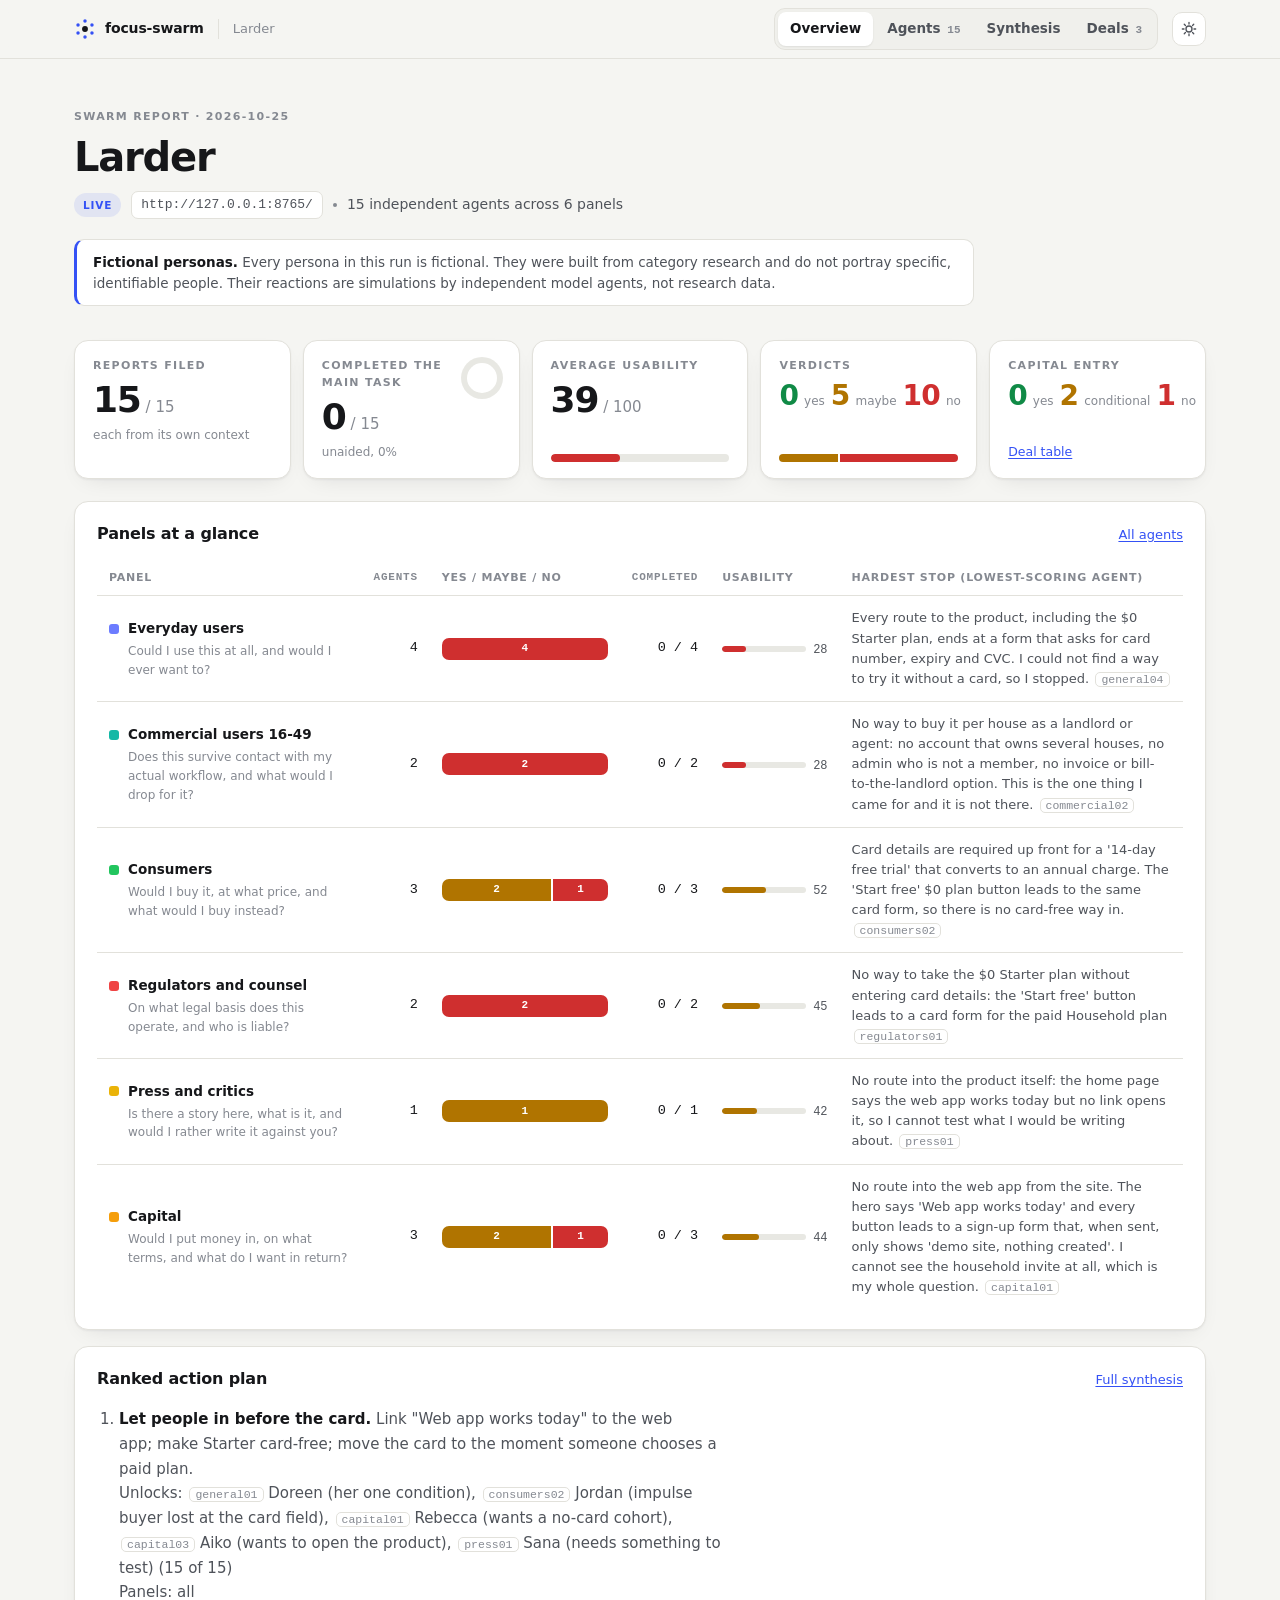
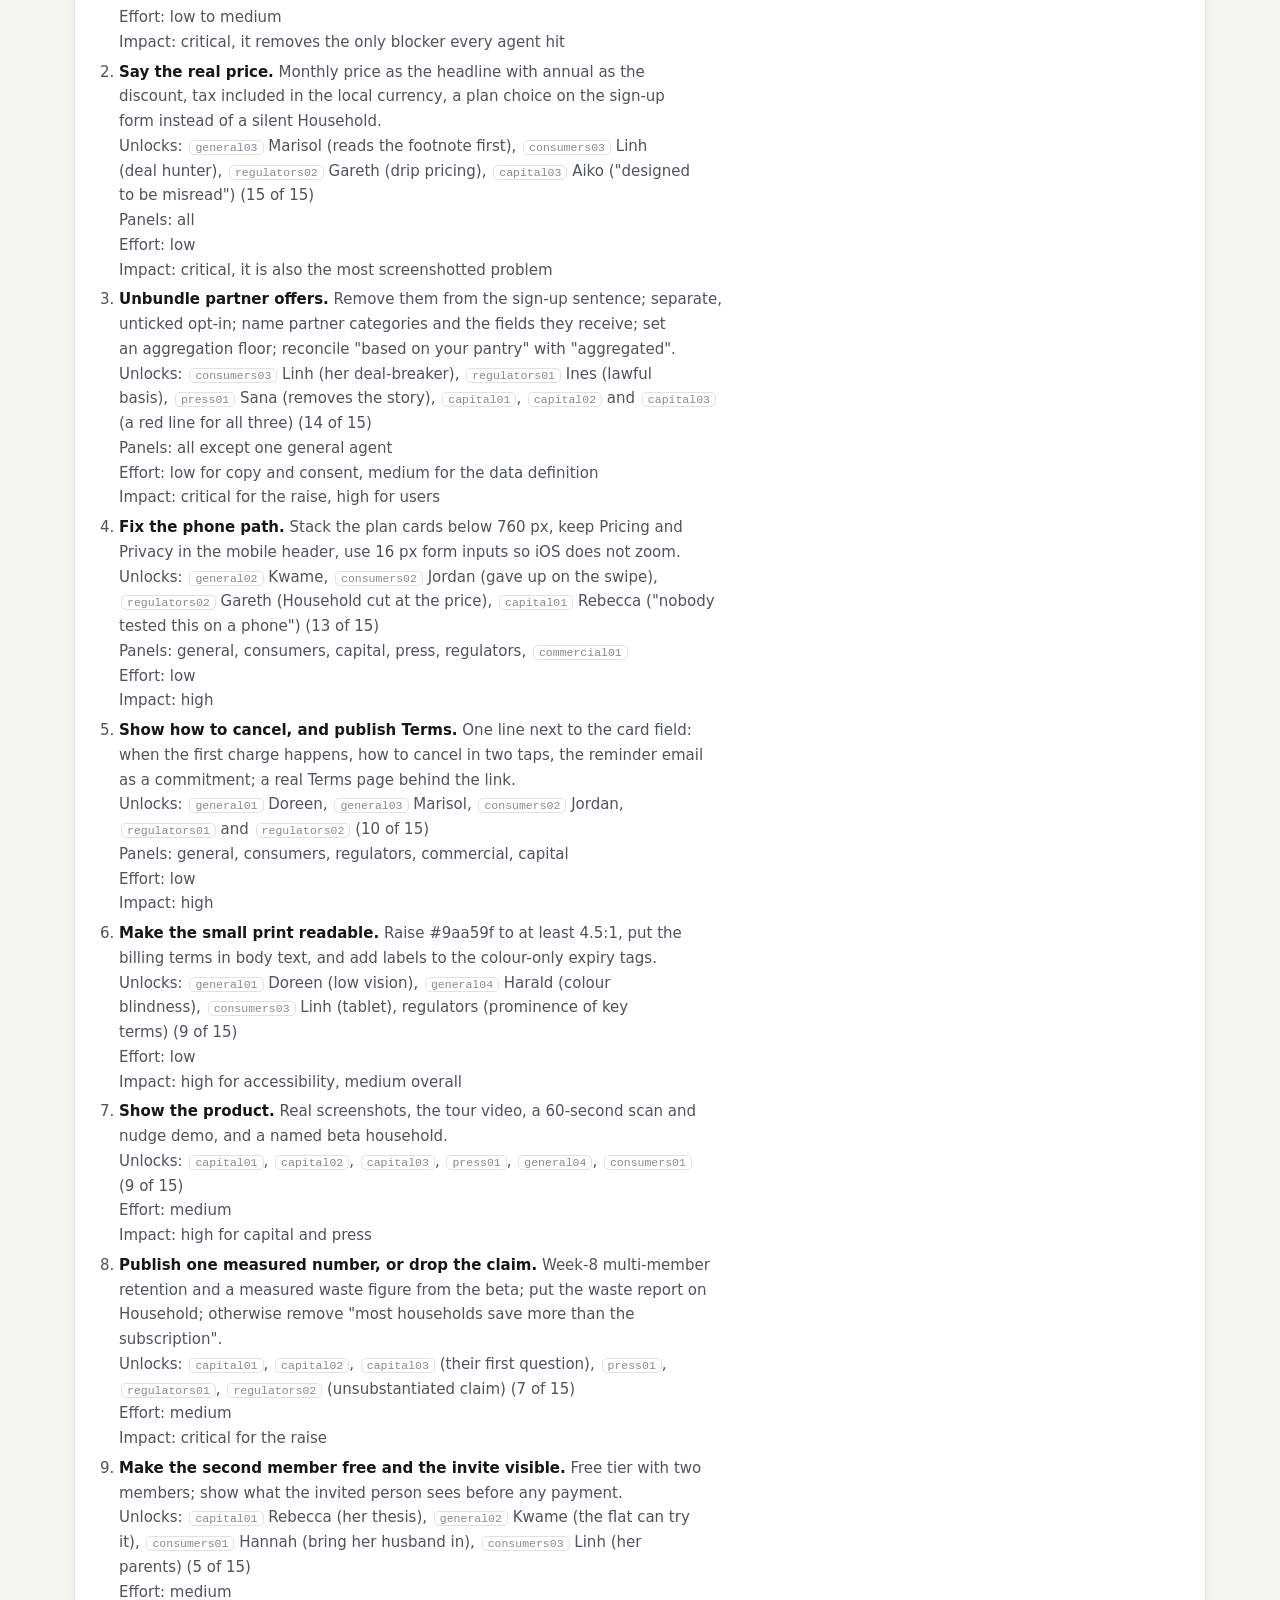
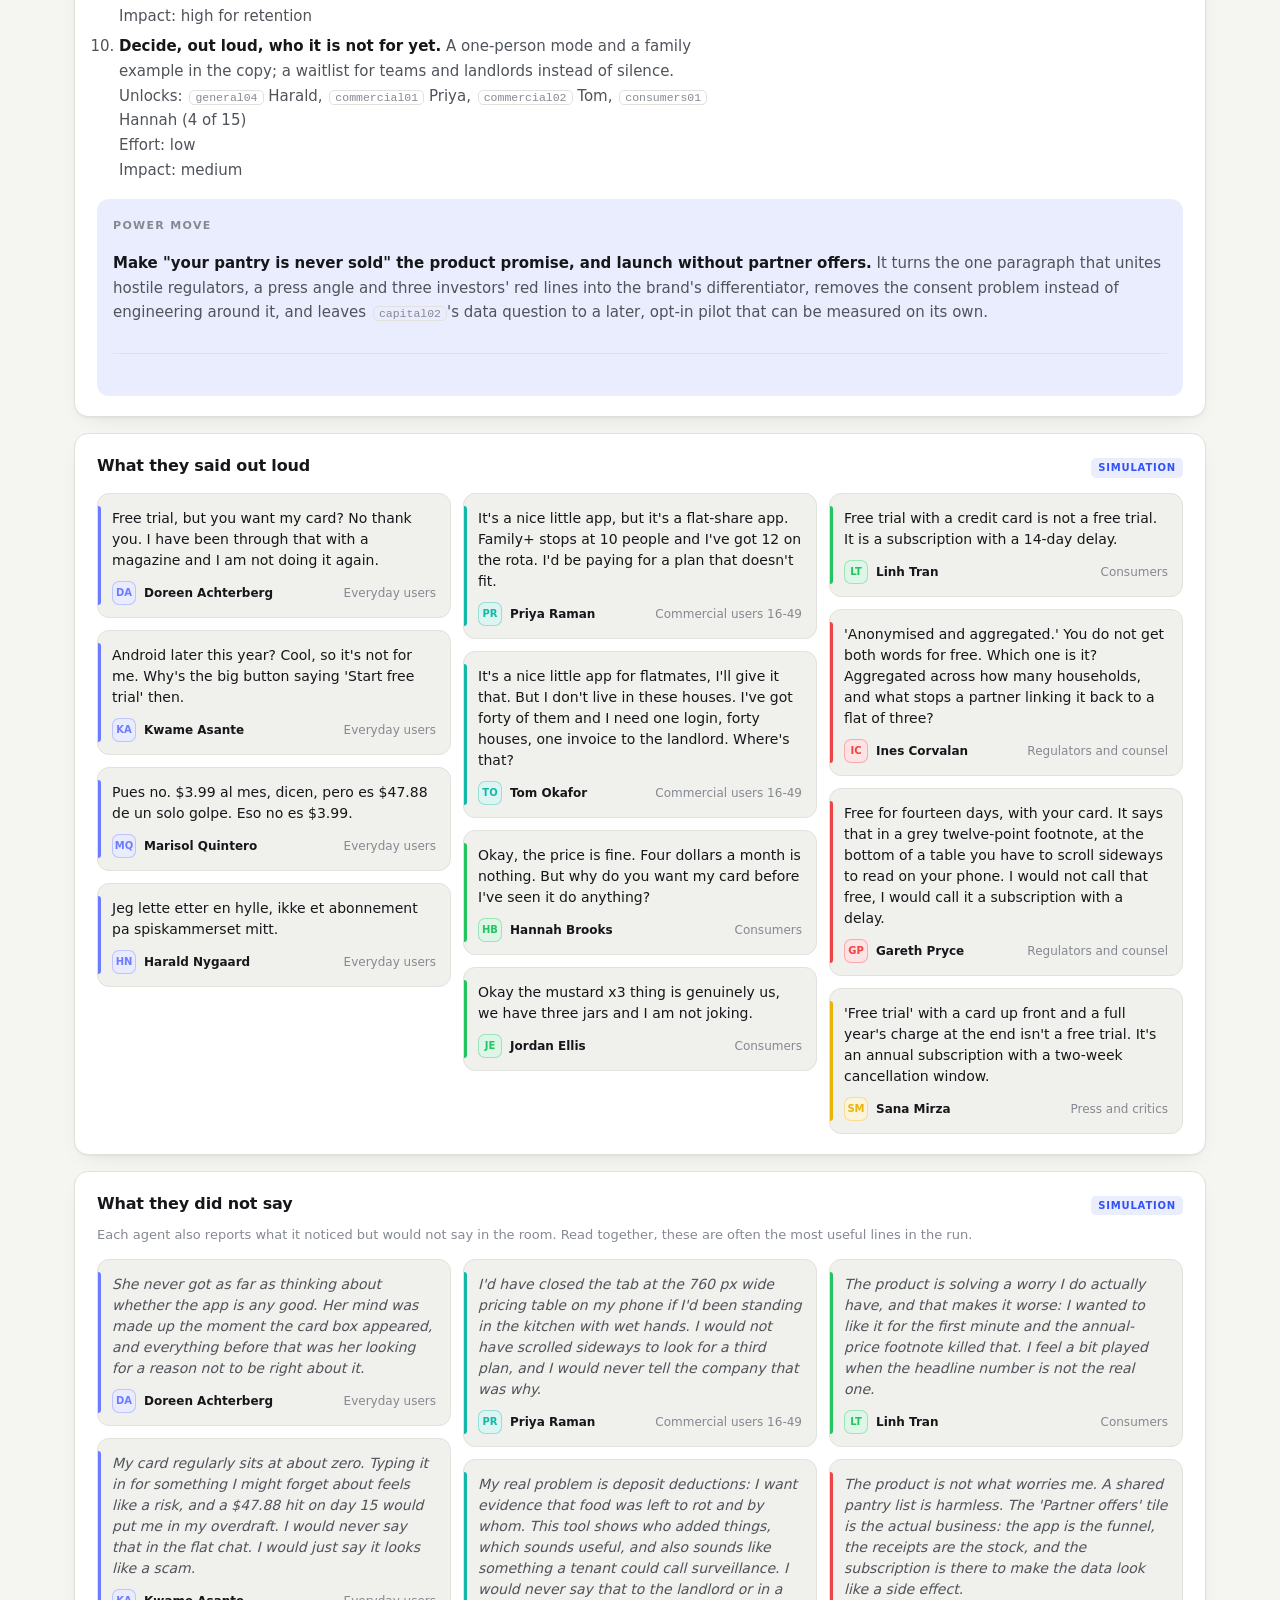
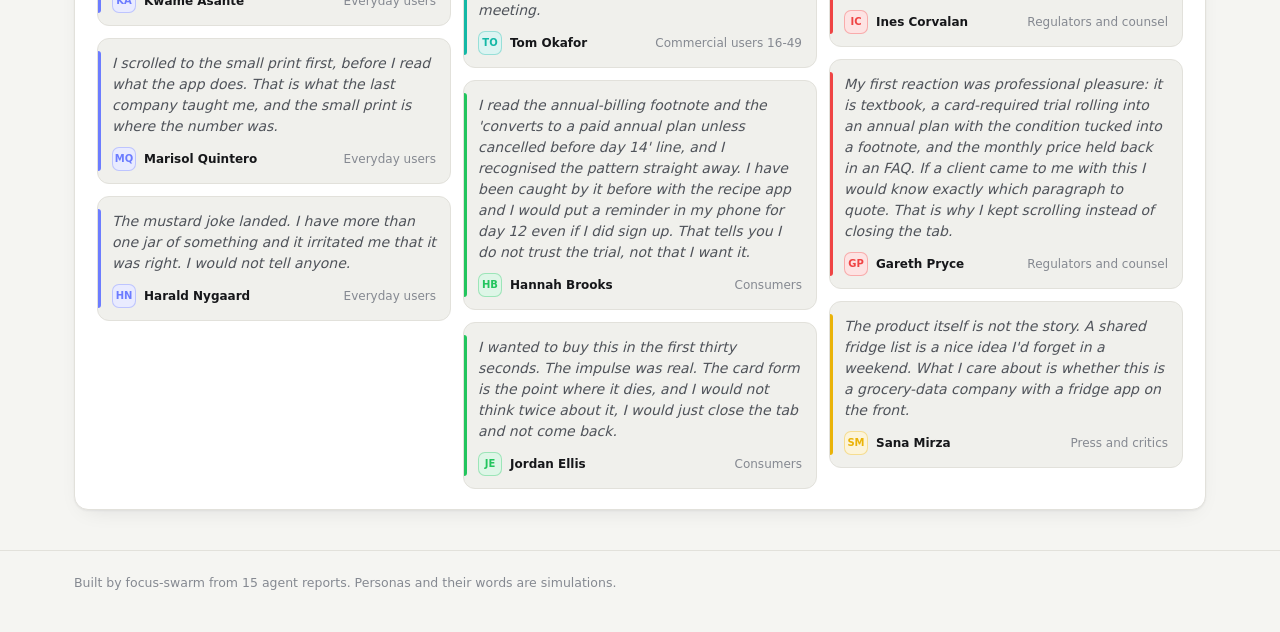
==== examples/demo-run/index.html @ f53a7416 "Initial release: focus-swarm 0.1.0 Claude Code skill that evaluates a real product with one independ" ====
<!doctype html>
<html lang="en"><head><meta charset="utf-8">
<meta name="viewport" content="width=device-width,initial-scale=1">
<meta name="generator" content="focus-swarm build_board.py">
<title>Larder: swarm report</title>
<style>
:root{
  --bg:#f5f5f2; --surface:#ffffff; --surface-2:#f0f0ec; --surface-3:#e8e8e3;
  --line:#e2e1db; --line-2:#d3d2cb;
  --text:#16171a; --text-2:#4f535a; --text-3:#858991;
  --accent:#3451f5; --accent-ink:#ffffff; --accent-soft:rgba(52,81,245,.10);
  --good:#108a46; --good-soft:rgba(16,138,70,.11);
  --warn:#b07400; --warn-soft:rgba(176,116,0,.12);
  --bad:#cf2f2f;  --bad-soft:rgba(207,47,47,.10);
  --shadow:0 1px 2px rgba(20,20,30,.05),0 8px 24px -12px rgba(20,20,30,.14);
  --radius:14px; --radius-sm:9px;
  --sans:ui-sans-serif,"Inter","Segoe UI Variable Text","Segoe UI",system-ui,-apple-system,Roboto,"Helvetica Neue",Arial,sans-serif;
  --mono:ui-monospace,"JetBrains Mono","SF Mono","Cascadia Mono",Menlo,Consolas,monospace;
  color-scheme:light;
}
@media (prefers-color-scheme:dark){
  :root:not([data-theme="light"]){
    --bg:#0d0e10; --surface:#15171a; --surface-2:#1b1e22; --surface-3:#23262b;
    --line:#262a30; --line-2:#333840;
    --text:#ececee; --text-2:#a8adb5; --text-3:#6e747c;
    --accent:#8095ff; --accent-ink:#0b0c10; --accent-soft:rgba(128,149,255,.14);
    --good:#3fd68a; --good-soft:rgba(63,214,138,.12);
    --warn:#f2b544; --warn-soft:rgba(242,181,68,.13);
    --bad:#ff6b6b;  --bad-soft:rgba(255,107,107,.12);
    --shadow:0 1px 2px rgba(0,0,0,.3),0 10px 30px -14px rgba(0,0,0,.6);
    color-scheme:dark;
  }
}
:root[data-theme="dark"]{
  --bg:#0d0e10; --surface:#15171a; --surface-2:#1b1e22; --surface-3:#23262b;
  --line:#262a30; --line-2:#333840;
  --text:#ececee; --text-2:#a8adb5; --text-3:#6e747c;
  --accent:#8095ff; --accent-ink:#0b0c10; --accent-soft:rgba(128,149,255,.14);
  --good:#3fd68a; --good-soft:rgba(63,214,138,.12);
  --warn:#f2b544; --warn-soft:rgba(242,181,68,.13);
  --bad:#ff6b6b;  --bad-soft:rgba(255,107,107,.12);
  --shadow:0 1px 2px rgba(0,0,0,.3),0 10px 30px -14px rgba(0,0,0,.6);
  color-scheme:dark;
}
*{box-sizing:border-box}
html,body{margin:0;padding:0}
body{background:var(--bg);color:var(--text);font:15px/1.55 var(--sans);
  -webkit-font-smoothing:antialiased;text-rendering:optimizeLegibility}
a{color:var(--accent);text-underline-offset:2px}
button,input,select,textarea{font:inherit;color:inherit}
:focus-visible{outline:2px solid var(--accent);outline-offset:2px;border-radius:6px}
.mono{font-family:var(--mono)}
.eyebrow{font-size:11px;letter-spacing:.12em;text-transform:uppercase;color:var(--text-3);font-weight:600}
.brand{display:inline-flex;align-items:center;gap:9px;font-weight:700;letter-spacing:-.01em;font-size:14px;color:var(--text)}
.brand svg{display:block}
.iconbtn{display:inline-flex;align-items:center;justify-content:center;width:34px;height:34px;border-radius:10px;
  border:1px solid var(--line);background:var(--surface);color:var(--text-2);cursor:pointer}
.iconbtn:hover{color:var(--text);border-color:var(--line-2)}

.wrap{max-width:1180px;margin:0 auto;padding:0 24px}
.top{position:sticky;top:0;z-index:20;border-bottom:1px solid var(--line);
  background:color-mix(in srgb,var(--bg) 84%,transparent);backdrop-filter:saturate(1.4) blur(10px)}
.row{display:flex;align-items:center;gap:14px;height:58px}
.grow{flex:1}
.crumb{color:var(--text-3);font-size:13px;padding-left:14px;border-left:1px solid var(--line);white-space:nowrap;overflow:hidden;text-overflow:ellipsis;max-width:240px}
.tabs{display:flex;gap:2px;background:var(--surface-2);border:1px solid var(--line);border-radius:11px;padding:3px}
.tab{padding:6px 12px;border-radius:8px;color:var(--text-2);text-decoration:none;font-size:13.5px;font-weight:550;white-space:nowrap}
.tab:hover{color:var(--text)}
.tab.on{background:var(--surface);color:var(--text);box-shadow:0 1px 2px rgba(0,0,0,.08)}
.tab .c,.chip .c{font-family:var(--mono);font-size:11px;color:var(--text-3);margin-left:2px}
.hero{padding:38px 0 8px}
.hero h1{font-size:40px;line-height:1.08;letter-spacing:-.03em;margin:8px 0 12px}
.sub{display:flex;align-items:center;flex-wrap:wrap;gap:10px;color:var(--text-2);font-size:14px;margin:0 0 20px}
.sub code{font-family:var(--mono);font-size:13px;color:var(--text-2);background:var(--surface);border:1px solid var(--line);padding:3px 9px;border-radius:7px}
.ttype{font-size:10.5px;font-weight:700;letter-spacing:.08em;text-transform:uppercase;background:var(--accent-soft);color:var(--accent);padding:4px 9px;border-radius:999px}
.dot{width:4px;height:4px;border-radius:50%;background:var(--text-3)}
.banner{border:1px solid var(--line);border-left:3px solid var(--accent);background:var(--surface);border-radius:10px;
  padding:12px 16px;font-size:13.5px;color:var(--text-2);line-height:1.5;max-width:900px}
.banner b{color:var(--text)}
.banner.real{border-left-color:var(--warn);background:var(--warn-soft)}
.kpis{display:grid;grid-template-columns:repeat(auto-fit,minmax(200px,1fr));gap:12px;margin:26px 0 22px}
.kpi{position:relative;background:var(--surface);border:1px solid var(--line);border-radius:var(--radius);padding:16px 18px 16px;box-shadow:var(--shadow);min-height:118px;display:flex;flex-direction:column;gap:8px}
.kbig{font-size:36px;font-weight:700;letter-spacing:-.035em;line-height:1;font-variant-numeric:tabular-nums}
.kbig small{font-size:15px;font-weight:500;color:var(--text-3);letter-spacing:0;margin-left:5px}
.khint{font-size:12px;color:var(--text-3)}
.kpilink{font-size:12.5px;margin-top:auto}
.kv3{display:grid;grid-template-columns:auto 1fr auto 1fr auto 1fr;align-items:baseline;gap:4px 6px}
.kv3 b{font-size:28px;letter-spacing:-.03em;line-height:1;font-variant-numeric:tabular-nums}
.kv3 span{font-size:12px;color:var(--text-3)}
b.good{color:var(--good)} b.warn{color:var(--warn)} b.bad{color:var(--bad)}
table.deals .who{display:block;color:var(--text-3);font-size:12.5px;margin-top:2px}
table.deals a{text-decoration:none}
table.deals ul.dl{margin:0;padding-left:16px}
table.deals ul.dl li{margin:0 0 6px}
table.deals td:nth-child(3){width:1%}
table.deals td:nth-child(7),table.deals td:nth-child(8){min-width:220px}
.ring{position:absolute;right:16px;top:16px;width:42px;height:42px;border-radius:50%;
  background:conic-gradient(var(--good) calc(var(--p)*1%),var(--surface-3) 0)}
.ring i{position:absolute;inset:6px;border-radius:50%;background:var(--surface)}
.meter{display:inline-block;position:relative;width:84px;height:6px;border-radius:99px;background:var(--surface-3);vertical-align:middle;overflow:hidden}
.meter i{position:absolute;inset:0 auto 0 0;border-radius:99px}
.meter.good i{background:var(--good)} .meter.warn i{background:var(--warn)} .meter.bad i{background:var(--bad)}
.meter.lg{width:100%;height:8px;margin-top:auto}
.mnum{font-family:var(--mono);font-size:12px;color:var(--text-2);margin-left:7px;font-weight:500}
.kpi .mnum{display:none}
.sbar{display:flex;gap:2px;height:22px;border-radius:7px;overflow:hidden;min-width:120px}
.kpi .sbar{height:8px;margin-top:auto;border-radius:99px}
.sbar i{display:flex;align-items:center;justify-content:center;font-style:normal;font-size:11px;font-weight:700;font-family:var(--mono);color:#fff}
.sbar i.yes{background:var(--good)} .sbar i.maybe{background:var(--warn)} .sbar i.no{background:var(--bad)}
:root[data-theme="dark"] .sbar i{color:#0b0c10}
@media (prefers-color-scheme:dark){:root:not([data-theme="light"]) .sbar i{color:#0b0c10}}
.sbar.empty{background:var(--surface-2)}
.panel{background:var(--surface);border:1px solid var(--line);border-radius:var(--radius);padding:20px 22px;margin:0 0 16px;box-shadow:var(--shadow)}
.ph{display:flex;align-items:baseline;justify-content:space-between;gap:12px;margin:0 0 14px}
.ph h3,.panel h3{margin:0;font-size:16px;letter-spacing:-.01em}
.ph a{font-size:13px}
.phint{color:var(--text-3);font-size:13px;margin:-6px 0 14px}
.ph .phint{margin:0}
.tw{overflow-x:auto}
table{border-collapse:collapse;width:100%;font-size:13.5px}
th{text-align:left;font-size:11px;letter-spacing:.07em;text-transform:uppercase;color:var(--text-3);font-weight:600;padding:9px 12px;border-bottom:1px solid var(--line);white-space:nowrap}
td{padding:12px;border-bottom:1px solid var(--line);vertical-align:top}
tr:last-child td{border-bottom:0}
td.num,th.num{text-align:right;font-family:var(--mono);white-space:nowrap}
table.glance{min-width:820px}
table.glance td{vertical-align:middle}
.pl{display:flex;align-items:center;gap:9px;font-weight:600}
.pq{display:block;color:var(--text-3);font-size:12px;margin:3px 0 0 19px;max-width:300px}
.barcell{width:190px}
.mcell{white-space:nowrap}
.blocker{color:var(--text-2);font-size:13px;max-width:360px}
.swatch{display:inline-block;width:10px;height:10px;border-radius:3px;background:var(--a);flex:none}
a.aid{font-family:var(--mono);font-size:11.5px;color:var(--text-3);text-decoration:none;border:1px solid var(--line);border-radius:5px;padding:0 5px;margin-left:2px;white-space:nowrap}
a.aid:hover{color:var(--accent);border-color:var(--accent)}
.voices{columns:3 260px;column-gap:12px}
.voice{break-inside:avoid;margin:0 0 12px;background:var(--surface-2);border:1px solid var(--line);border-radius:12px;padding:14px 14px 12px;position:relative}
.voice::before{content:"";position:absolute;left:0;top:12px;bottom:12px;width:3px;border-radius:0 3px 3px 0;background:var(--a)}
.voice blockquote{margin:0 0 10px;font-size:14px;line-height:1.5}
.voices.unsaid blockquote{font-style:italic;color:var(--text-2)}
.voice figcaption{display:flex;align-items:center;gap:8px;font-size:12px;color:var(--text-3)}
.voice figcaption a{color:var(--text);font-weight:600;text-decoration:none}
.voice figcaption span:last-child{margin-left:auto}
.power{margin-top:16px;padding:14px 16px;border-radius:12px;background:var(--accent-soft)}
.gaps p{color:var(--text-2);margin:8px 0 0}
.filters{position:sticky;top:58px;z-index:10;background:color-mix(in srgb,var(--bg) 92%,transparent);backdrop-filter:blur(8px);
  padding:14px 0 12px;margin:0 0 6px;display:flex;flex-direction:column;gap:8px;border-bottom:1px solid var(--line)}
.frow{display:flex;flex-wrap:wrap;gap:6px;align-items:center}
.sep{width:1px;height:20px;background:var(--line);margin:0 6px}
.chip{display:inline-flex;align-items:center;gap:6px;background:var(--surface);border:1px solid var(--line);color:var(--text-2);
  border-radius:999px;padding:5px 12px;font-size:13px;cursor:pointer;user-select:none}
.chip:hover{color:var(--text);border-color:var(--line-2)}
.chip.on{background:var(--text);color:var(--bg);border-color:var(--text)}
.chip.on .c{color:inherit;opacity:.7}
.chip[style*="--a"].on{background:var(--a);border-color:var(--a);color:#0b0c10}
.search{flex:1;min-width:220px;background:var(--surface);border:1px solid var(--line);border-radius:999px;padding:7px 14px;font-size:13.5px;outline:none}
.search:focus{border-color:var(--accent);box-shadow:0 0 0 3px var(--accent-soft)}
.count{font-size:13px;color:var(--text-3)}
.cards{display:flex;flex-direction:column;gap:8px;padding-top:8px}
.card{background:var(--surface);border:1px solid var(--line);border-radius:var(--radius);overflow:hidden;scroll-margin-top:190px;transition:box-shadow .15s,border-color .15s}
.card.open{box-shadow:var(--shadow);border-color:var(--line-2)}
.card.flash{animation:flash 1.6s ease}
@keyframes flash{0%{box-shadow:0 0 0 4px var(--accent-soft)}100%{box-shadow:var(--shadow)}}
.ch{all:unset;box-sizing:border-box;width:100%;display:grid;grid-template-columns:auto minmax(0,1fr) auto auto auto auto;gap:14px;align-items:center;padding:12px 16px;cursor:pointer}
.ch:hover{background:var(--surface-2)}
.ch:focus-visible{outline:2px solid var(--accent);outline-offset:-2px}
.av{width:36px;height:36px;border-radius:11px;display:inline-flex;align-items:center;justify-content:center;font-weight:700;font-size:13px;
  color:var(--a);background:color-mix(in srgb,var(--a) 15%,var(--surface));border:1px solid color-mix(in srgb,var(--a) 35%,transparent);flex:none}
.av.sm{width:24px;height:24px;border-radius:7px;font-size:10px;--a:inherit}
.voice .av.sm{color:var(--a);background:color-mix(in srgb,var(--a) 15%,var(--surface))}
.who{display:flex;flex-direction:column;min-width:0}
.nm{font-weight:650;font-size:15px;letter-spacing:-.01em}
.aid2{font-family:var(--mono);font-size:11px;color:var(--text-3);font-weight:400;margin-left:4px}
.mt{font-size:12.5px;color:var(--text-3);white-space:nowrap;overflow:hidden;text-overflow:ellipsis}
.badges{display:flex;gap:5px;flex-wrap:wrap;justify-content:flex-end}
.b{font-size:11px;padding:2px 8px;border-radius:6px;border:1px solid var(--line);color:var(--text-2);white-space:nowrap;background:var(--surface)}
.b.grp{color:color-mix(in srgb,var(--a) 75%,var(--text));border-color:color-mix(in srgb,var(--a) 40%,var(--line));background:color-mix(in srgb,var(--a) 8%,var(--surface))}
.b.d-hostile{color:var(--bad);border-color:color-mix(in srgb,var(--bad) 40%,var(--line));background:var(--bad-soft)}
.b.d-skeptical{color:var(--warn);border-color:color-mix(in srgb,var(--warn) 40%,var(--line))}
.b.d-interested{color:var(--good);border-color:color-mix(in srgb,var(--good) 35%,var(--line))}
.b.real{color:var(--warn);background:var(--warn-soft);border-color:color-mix(in srgb,var(--warn) 45%,var(--line));font-weight:600}
.b.gap{color:var(--bad);background:var(--bad-soft);font-weight:600}
.b.vm{font-family:var(--mono);font-size:10.5px;color:var(--text-3)}
.b.e-yes{color:var(--good);background:var(--good-soft);font-weight:700}
.b.e-conditional{color:var(--warn);background:var(--warn-soft);font-weight:700}
.b.e-no{color:var(--bad);background:var(--bad-soft);font-weight:700}
.score{display:flex;align-items:center;min-width:120px;justify-content:flex-end}
.v{font-size:12px;font-weight:700;padding:4px 10px;border-radius:7px;min-width:58px;text-align:center}
.v-yes{background:var(--good-soft);color:var(--good)} .v-maybe{background:var(--warn-soft);color:var(--warn)} .v-no{background:var(--bad-soft);color:var(--bad)}
.chev{color:var(--text-3);transition:transform .2s}
.card.open .chev{transform:rotate(180deg)}
.cb{display:none;padding:2px 20px 20px 66px;border-top:1px solid var(--line)}
.card.open .cb{display:block}
p.bg{color:var(--text-2);margin:16px 0 0;font-size:14px;max-width:90ch}
p.lens{margin:8px 0 0;font-size:13px;color:var(--text-2)}
p.lens span,p.ev span,p.flip span{font-size:10.5px;letter-spacing:.09em;text-transform:uppercase;color:var(--text-3);font-weight:600;margin-right:8px}
.cols{display:grid;grid-template-columns:1.1fr .9fr;gap:12px 28px}
.blk{margin:18px 0 0}
.blk h4{margin:0 0 8px;font-size:11px;letter-spacing:.09em;text-transform:uppercase;color:var(--text-3);font-weight:650;display:flex;align-items:center;gap:8px}
.blk h5{margin:12px 0 6px;font-size:11px;letter-spacing:.06em;text-transform:uppercase;color:var(--text-3)}
.tag{font-style:normal;font-size:10px;letter-spacing:.08em;text-transform:uppercase;padding:2px 7px;border-radius:5px;font-weight:650}
.tag.sim{background:var(--accent-soft);color:var(--accent)}
.tag.rec{background:var(--good-soft);color:var(--good)}
.blk ul,.blk ol{margin:0;padding-left:18px;font-size:14px}
.blk li{margin:4px 0}
ul.good li::marker{color:var(--good)} ul.bad li::marker{color:var(--bad)} ul.warn li::marker{color:var(--warn)}
ol.steps{color:var(--text-2);font-size:13.5px}
p.first{margin:0;padding:12px 14px;background:var(--surface-2);border-radius:10px;font-size:14.5px;line-height:1.55}
ul.said,ul.unsaid,ul.record{list-style:none;padding:0}
ul.said li,ul.unsaid li,ul.record li{padding:9px 12px;border-radius:0 9px 9px 0;margin:0 0 6px;background:var(--surface-2);border-left:2px solid var(--accent)}
ul.unsaid li{border-left-color:var(--a);font-style:italic;color:var(--text-2)}
ul.record li{border-left-color:var(--good)}
ul.record .q{display:block}
ul.record a,ul.src{font-family:var(--mono);font-size:11.5px;word-break:break-all}
ul.src{list-style:none;padding:0}
.box{background:var(--surface-2);border-radius:10px;padding:8px 14px}
.kv{display:grid;grid-template-columns:140px 1fr;gap:12px;padding:7px 0;font-size:13.5px;border-bottom:1px solid var(--line)}
.kv:last-child{border-bottom:0}
.kv span{color:var(--text-3);font-size:12px}
ul.claims{list-style:none;padding:0;margin:6px 0}
ul.claims li{font-size:13.5px;margin:6px 0}
.note{color:var(--text-3)}
.st{display:inline-block;font-size:10px;letter-spacing:.06em;text-transform:uppercase;padding:2px 7px;border-radius:5px;margin-right:8px;font-weight:700}
.st.demonstrated,.st.low{background:var(--good-soft);color:var(--good)}
.st.plausible,.st.medium{background:var(--warn-soft);color:var(--warn)}
.st.unsupported,.st.high,.st.critical{background:var(--bad-soft);color:var(--bad)}
.vfull{margin:20px 0 0;padding:14px 16px;border-radius:12px;background:var(--surface-2);display:grid;grid-template-columns:auto 1fr;gap:6px 14px;align-items:start}
.vfull p{margin:0;font-size:14px}
.vfull .flip{grid-column:2;color:var(--text-2);font-size:13.5px}
p.ev{margin:14px 0 0;font-size:12px;color:var(--text-3);font-family:var(--mono);line-height:1.6}
.emptyall{color:var(--text-3);text-align:center;padding:40px 0}
.md{font-size:15px;line-height:1.65}
.doc{padding:30px 38px}
.md h2{font-size:24px;letter-spacing:-.02em;margin:30px 0 10px}
.md h2:first-child,.md blockquote:first-child{margin-top:0}
.md h3{font-size:18px;margin:26px 0 8px;letter-spacing:-.01em}
.md h4,.md h5{font-size:15px;margin:20px 0 6px}
.md p,.md li{color:var(--text-2)}
.md strong{color:var(--text)}
.md blockquote{margin:14px 0;padding:10px 16px;border-left:3px solid var(--accent);background:var(--surface-2);border-radius:0 10px 10px 0}
.md blockquote p{margin:4px 0}
.md hr{border:0;border-top:1px solid var(--line);margin:28px 0}
.md code{font-family:var(--mono);font-size:12.5px;background:var(--surface-2);padding:1px 6px;border-radius:5px}
.md pre{background:var(--surface-2);border:1px solid var(--line);border-radius:10px;padding:12px 14px;overflow:auto}
.md pre code{background:none;padding:0}
.md table{margin:12px 0;min-width:640px}
.md ol,.md ul{padding-left:22px}
.md li{margin:5px 0}
.foot{border-top:1px solid var(--line);margin-top:40px;padding:22px 0 40px;color:var(--text-3);font-size:12.5px}
@media (max-width:900px){.cols{grid-template-columns:1fr}.cb{padding-left:20px}.ch{grid-template-columns:auto minmax(0,1fr) auto auto}.badges,.score{display:none}.tabs .tab{padding:6px 9px}.crumb{display:none}}
@media (max-width:620px){.wrap{padding:0 16px}.hero h1{font-size:30px}.doc{padding:20px}.tabs{overflow-x:auto;max-width:calc(100vw - 150px)}.voices{columns:1}.filters{position:static}}
@media print{.top,.filters{position:static}.view{display:block!important}.view[hidden]{display:block!important}.card .cb{display:block}.chev,#theme{display:none}}
</style>
<script>
(function(){
  var KEY='focus-swarm.theme', root=document.documentElement;
  try{var t=localStorage.getItem(KEY); if(t==='light'||t==='dark') root.setAttribute('data-theme',t);}catch(e){}
  var q=new URLSearchParams(location.search).get('theme');
  if(q==='light'||q==='dark') root.setAttribute('data-theme',q);
  function current(){
    var t=root.getAttribute('data-theme'); if(t) return t;
    return window.matchMedia && matchMedia('(prefers-color-scheme: dark)').matches ? 'dark' : 'light';
  }
  document.addEventListener('DOMContentLoaded',function(){
    var b=document.getElementById('theme'); if(!b) return;
    b.addEventListener('click',function(){
      var next=current()==='dark'?'light':'dark'; root.setAttribute('data-theme',next);
      try{localStorage.setItem(KEY,next);}catch(e){}
    });
  });
})();
</script>
</head><body>
<header class="top"><div class="wrap row">
  <span class="brand"><svg width="22" height="22" viewBox="0 0 24 24" aria-hidden="true"><circle cx="12" cy="12" r="3.2" fill="currentColor"/><g fill="var(--accent)"><circle cx="12" cy="3.2" r="1.9"/><circle cx="19.6" cy="7.6" r="1.9"/><circle cx="19.6" cy="16.4" r="1.9"/><circle cx="12" cy="20.8" r="1.9"/><circle cx="4.4" cy="16.4" r="1.9"/><circle cx="4.4" cy="7.6" r="1.9"/></g></svg>focus-swarm</span><span class="crumb">Larder</span>
  <span class="grow"></span>
  <nav class="tabs" aria-label="Sections"><a class="tab" href="#overview" data-tab="overview">Overview</a><a class="tab" href="#agents" data-tab="agents">Agents <span class="c">15</span></a><a class="tab" href="#synthesis" data-tab="synthesis">Synthesis</a><a class="tab" href="#deals" data-tab="deals">Deals <span class="c">3</span></a></nav>
  <button class="iconbtn" id="theme" type="button" title="Switch light or dark theme" aria-label="Switch light or dark theme"><svg width="16" height="16" viewBox="0 0 24 24" fill="none" stroke="currentColor" stroke-width="2" stroke-linecap="round" aria-hidden="true"><circle cx="12" cy="12" r="4.5"/><path d="M12 2v2.5M12 19.5V22M2 12h2.5M19.5 12H22M4.9 4.9l1.8 1.8M17.3 17.3l1.8 1.8M4.9 19.1l1.8-1.8M17.3 6.7l1.8-1.8"/></svg></button>
</div></header>

<main class="wrap">
<section class="hero">
  <p class="eyebrow">Swarm report &middot; 2026-10-25</p>
  <h1>Larder</h1>
  <p class="sub"><span class="ttype">live</span><code>http://127.0.0.1:8765/</code><span class="dot"></span>15 independent agents across 6 panels</p>
  <div class="banner" role="note"><b>Fictional personas.</b> Every persona in this run is fictional. They were built from category research and do not portray specific, identifiable people. Their reactions are simulations by independent model agents, not research data.</div>
</section>

<section class="kpis">
  <div class="kpi"><span class="eyebrow">Reports filed</span><div class="kbig">15<small>/ 15</small></div><span class="khint">each from its own context</span></div>
  <div class="kpi"><span class="eyebrow" style="display:block;padding-right:52px">Completed the main task</span><div class="kbig">0<small>/ 15</small></div>
    <span class="ring" style="--p:0"><i></i></span><span class="khint">unaided, 0%</span></div>
  <div class="kpi"><span class="eyebrow">Average usability</span><div class="kbig">39<small>/ 100</small></div><span class="meter lg bad" title="Usability 39 of 100: could this person complete the main promise unaided"><i style="width:39%"></i></span><b class="mnum">39</b></div>
  <div class="kpi"><span class="eyebrow">Verdicts</span>
    <div class="kv3"><b class="good">0</b><span>yes</span><b class="warn">5</b><span>maybe</span><b class="bad">10</b><span>no</span></div><span class="sbar"><i class="maybe" style="flex:5" title="Maybe: 5"></i><i class="no" style="flex:10" title="No: 10"></i></span></div>
  <div class="kpi"><span class="eyebrow">Capital entry</span>
  <div class="kv3"><b class="good">0</b><span>yes</span><b class="warn">2</b><span>conditional</span><b class="bad">1</b><span>no</span></div>
  <a class="kpilink" href="#deals">Deal table</a></div>
</section>

<div class="view" data-view="overview">
  <section class="panel"><div class="ph"><h3>Panels at a glance</h3><a href="#agents">All agents</a></div>
    <div class="tw"><table class="glance"><thead><tr><th>Panel</th><th class="num">Agents</th><th>Yes / maybe / no</th><th class="num">Completed</th><th>Usability</th><th>Hardest stop (lowest-scoring agent)</th></tr></thead>
    <tbody><tr data-g="general">
  <td><span class="pl"><span class="swatch" style="--a:#6c7cff"></span>Everyday users</span><span class="pq">Could I use this at all, and would I ever want to?</span></td>
  <td class="num">4</td><td class="barcell"><span class="sbar"><i class="no" style="flex:4" title="No: 4">4</i></span></td><td class="num">0 / 4</td>
  <td class="mcell"><span class="meter  bad" title="Usability 28 of 100: could this person complete the main promise unaided"><i style="width:28%"></i></span><b class="mnum">28</b></td>
  <td class="blocker">Every route to the product, including the $0 Starter plan, ends at a form that asks for card number, expiry and CVC. I could not find a way to try it without a card, so I stopped. <a class="aid" href="#agent-general04">general04</a></td></tr><tr data-g="commercial">
  <td><span class="pl"><span class="swatch" style="--a:#14b8a6"></span>Commercial users 16-49</span><span class="pq">Does this survive contact with my actual workflow, and what would I drop for it?</span></td>
  <td class="num">2</td><td class="barcell"><span class="sbar"><i class="no" style="flex:2" title="No: 2">2</i></span></td><td class="num">0 / 2</td>
  <td class="mcell"><span class="meter  bad" title="Usability 28 of 100: could this person complete the main promise unaided"><i style="width:28%"></i></span><b class="mnum">28</b></td>
  <td class="blocker">No way to buy it per house as a landlord or agent: no account that owns several houses, no admin who is not a member, no invoice or bill-to-the-landlord option. This is the one thing I came for and it is not there. <a class="aid" href="#agent-commercial02">commercial02</a></td></tr><tr data-g="consumers">
  <td><span class="pl"><span class="swatch" style="--a:#22c55e"></span>Consumers</span><span class="pq">Would I buy it, at what price, and what would I buy instead?</span></td>
  <td class="num">3</td><td class="barcell"><span class="sbar"><i class="maybe" style="flex:2" title="Maybe: 2">2</i><i class="no" style="flex:1" title="No: 1">1</i></span></td><td class="num">0 / 3</td>
  <td class="mcell"><span class="meter  warn" title="Usability 52 of 100: could this person complete the main promise unaided"><i style="width:52%"></i></span><b class="mnum">52</b></td>
  <td class="blocker">Card details are required up front for a &#x27;14-day free trial&#x27; that converts to an annual charge. The &#x27;Start free&#x27; $0 plan button leads to the same card form, so there is no card-free way in. <a class="aid" href="#agent-consumers02">consumers02</a></td></tr><tr data-g="regulators">
  <td><span class="pl"><span class="swatch" style="--a:#ef4444"></span>Regulators and counsel</span><span class="pq">On what legal basis does this operate, and who is liable?</span></td>
  <td class="num">2</td><td class="barcell"><span class="sbar"><i class="no" style="flex:2" title="No: 2">2</i></span></td><td class="num">0 / 2</td>
  <td class="mcell"><span class="meter  warn" title="Usability 45 of 100: could this person complete the main promise unaided"><i style="width:45%"></i></span><b class="mnum">45</b></td>
  <td class="blocker">No way to take the $0 Starter plan without entering card details: the &#x27;Start free&#x27; button leads to a card form for the paid Household plan <a class="aid" href="#agent-regulators01">regulators01</a></td></tr><tr data-g="press">
  <td><span class="pl"><span class="swatch" style="--a:#eab308"></span>Press and critics</span><span class="pq">Is there a story here, what is it, and would I rather write it against you?</span></td>
  <td class="num">1</td><td class="barcell"><span class="sbar"><i class="maybe" style="flex:1" title="Maybe: 1">1</i></span></td><td class="num">0 / 1</td>
  <td class="mcell"><span class="meter  warn" title="Usability 42 of 100: could this person complete the main promise unaided"><i style="width:42%"></i></span><b class="mnum">42</b></td>
  <td class="blocker">No route into the product itself: the home page says the web app works today but no link opens it, so I cannot test what I would be writing about. <a class="aid" href="#agent-press01">press01</a></td></tr><tr data-g="capital">
  <td><span class="pl"><span class="swatch" style="--a:#f59e0b"></span>Capital</span><span class="pq">Would I put money in, on what terms, and what do I want in return?</span></td>
  <td class="num">3</td><td class="barcell"><span class="sbar"><i class="maybe" style="flex:2" title="Maybe: 2">2</i><i class="no" style="flex:1" title="No: 1">1</i></span></td><td class="num">0 / 3</td>
  <td class="mcell"><span class="meter  warn" title="Usability 44 of 100: could this person complete the main promise unaided"><i style="width:44%"></i></span><b class="mnum">44</b></td>
  <td class="blocker">No route into the web app from the site. The hero says &#x27;Web app works today&#x27; and every button leads to a sign-up form that, when sent, only shows &#x27;demo site, nothing created&#x27;. I cannot see the household invite at all, which is my whole question. <a class="aid" href="#agent-capital01">capital01</a></td></tr></tbody></table></div></section>
  <section class="panel"><div class="ph"><h3>Ranked action plan</h3><a href="#synthesis">Full synthesis</a></div><div class="md"><ol>
<li><strong>Let people in before the card.</strong> Link &quot;Web app works today&quot; to the web<br>app; make Starter card-free; move the card to the moment someone chooses a<br>paid plan.<br>Unlocks: <a class="aid" href="#agent-general01">general01</a> Doreen (her one condition), <a class="aid" href="#agent-consumers02">consumers02</a> Jordan (impulse<br>buyer lost at the card field), <a class="aid" href="#agent-capital01">capital01</a> Rebecca (wants a no-card cohort),<br><a class="aid" href="#agent-capital03">capital03</a> Aiko (wants to open the product), <a class="aid" href="#agent-press01">press01</a> Sana (needs something to<br>test)   (15 of 15)<br>Panels: all<br>Effort: low to medium<br>Impact: critical, it removes the only blocker every agent hit
</li>
<li><strong>Say the real price.</strong> Monthly price as the headline with annual as the<br>discount, tax included in the local currency, a plan choice on the sign-up<br>form instead of a silent Household.<br>Unlocks: <a class="aid" href="#agent-general03">general03</a> Marisol (reads the footnote first), <a class="aid" href="#agent-consumers03">consumers03</a> Linh<br>(deal hunter), <a class="aid" href="#agent-regulators02">regulators02</a> Gareth (drip pricing), <a class="aid" href="#agent-capital03">capital03</a> Aiko (&quot;designed<br>to be misread&quot;)   (15 of 15)<br>Panels: all<br>Effort: low<br>Impact: critical, it is also the most screenshotted problem
</li>
<li><strong>Unbundle partner offers.</strong> Remove them from the sign-up sentence; separate,<br>unticked opt-in; name partner categories and the fields they receive; set<br>an aggregation floor; reconcile &quot;based on your pantry&quot; with &quot;aggregated&quot;.<br>Unlocks: <a class="aid" href="#agent-consumers03">consumers03</a> Linh (her deal-breaker), <a class="aid" href="#agent-regulators01">regulators01</a> Ines (lawful<br>basis), <a class="aid" href="#agent-press01">press01</a> Sana (removes the story), <a class="aid" href="#agent-capital01">capital01</a>, <a class="aid" href="#agent-capital02">capital02</a> and <a class="aid" href="#agent-capital03">capital03</a><br>(a red line for all three)   (14 of 15)<br>Panels: all except one general agent<br>Effort: low for copy and consent, medium for the data definition<br>Impact: critical for the raise, high for users
</li>
<li><strong>Fix the phone path.</strong> Stack the plan cards below 760 px, keep Pricing and<br>Privacy in the mobile header, use 16 px form inputs so iOS does not zoom.<br>Unlocks: <a class="aid" href="#agent-general02">general02</a> Kwame, <a class="aid" href="#agent-consumers02">consumers02</a> Jordan (gave up on the swipe),<br><a class="aid" href="#agent-regulators02">regulators02</a> Gareth (Household cut at the price), <a class="aid" href="#agent-capital01">capital01</a> Rebecca (&quot;nobody<br>tested this on a phone&quot;)   (13 of 15)<br>Panels: general, consumers, capital, press, regulators, <a class="aid" href="#agent-commercial01">commercial01</a><br>Effort: low<br>Impact: high
</li>
<li><strong>Show how to cancel, and publish Terms.</strong> One line next to the card field:<br>when the first charge happens, how to cancel in two taps, the reminder email<br>as a commitment; a real Terms page behind the link.<br>Unlocks: <a class="aid" href="#agent-general01">general01</a> Doreen, <a class="aid" href="#agent-general03">general03</a> Marisol, <a class="aid" href="#agent-consumers02">consumers02</a> Jordan,<br><a class="aid" href="#agent-regulators01">regulators01</a> and <a class="aid" href="#agent-regulators02">regulators02</a>   (10 of 15)<br>Panels: general, consumers, regulators, commercial, capital<br>Effort: low<br>Impact: high
</li>
<li><strong>Make the small print readable.</strong> Raise #9aa59f to at least 4.5:1, put the<br>billing terms in body text, and add labels to the colour-only expiry tags.<br>Unlocks: <a class="aid" href="#agent-general01">general01</a> Doreen (low vision), <a class="aid" href="#agent-general04">general04</a> Harald (colour<br>blindness), <a class="aid" href="#agent-consumers03">consumers03</a> Linh (tablet), regulators (prominence of key<br>terms)   (9 of 15)<br>Effort: low<br>Impact: high for accessibility, medium overall
</li>
<li><strong>Show the product.</strong> Real screenshots, the tour video, a 60-second scan and<br>nudge demo, and a named beta household.<br>Unlocks: <a class="aid" href="#agent-capital01">capital01</a>, <a class="aid" href="#agent-capital02">capital02</a>, <a class="aid" href="#agent-capital03">capital03</a>, <a class="aid" href="#agent-press01">press01</a>, <a class="aid" href="#agent-general04">general04</a>, <a class="aid" href="#agent-consumers01">consumers01</a><br>(9 of 15)<br>Effort: medium<br>Impact: high for capital and press
</li>
<li><strong>Publish one measured number, or drop the claim.</strong> Week-8 multi-member<br>retention and a measured waste figure from the beta; put the waste report on<br>Household; otherwise remove &quot;most households save more than the<br>subscription&quot;.<br>Unlocks: <a class="aid" href="#agent-capital01">capital01</a>, <a class="aid" href="#agent-capital02">capital02</a>, <a class="aid" href="#agent-capital03">capital03</a> (their first question), <a class="aid" href="#agent-press01">press01</a>,<br><a class="aid" href="#agent-regulators01">regulators01</a>, <a class="aid" href="#agent-regulators02">regulators02</a> (unsubstantiated claim)   (7 of 15)<br>Effort: medium<br>Impact: critical for the raise
</li>
<li><strong>Make the second member free and the invite visible.</strong> Free tier with two<br>members; show what the invited person sees before any payment.<br>Unlocks: <a class="aid" href="#agent-capital01">capital01</a> Rebecca (her thesis), <a class="aid" href="#agent-general02">general02</a> Kwame (the flat can try<br>it), <a class="aid" href="#agent-consumers01">consumers01</a> Hannah (bring her husband in), <a class="aid" href="#agent-consumers03">consumers03</a> Linh (her<br>parents)   (5 of 15)<br>Effort: medium<br>Impact: high for retention
</li>
<li><strong>Decide, out loud, who it is not for yet.</strong> A one-person mode and a family<br>example in the copy; a waitlist for teams and landlords instead of silence.<br>Unlocks: <a class="aid" href="#agent-general04">general04</a> Harald, <a class="aid" href="#agent-commercial01">commercial01</a> Priya, <a class="aid" href="#agent-commercial02">commercial02</a> Tom, <a class="aid" href="#agent-consumers01">consumers01</a><br>Hannah   (4 of 15)<br>Effort: low<br>Impact: medium
</li></ol></div><div class="power"><span class="eyebrow">Power move</span><div class="md"><p><strong>Make &quot;your pantry is never sold&quot; the product promise, and launch without partner offers.</strong> It turns the one paragraph that unites hostile regulators, a press angle and three investors&#x27; red lines into the brand&#x27;s differentiator, removes the consent problem instead of engineering around it, and leaves <a class="aid" href="#agent-capital02">capital02</a>&#x27;s data question to a later, opt-in pilot that can be measured on its own.</p>
<hr></div></div></section>
  <section class="panel"><div class="ph"><h3>What they said out loud</h3><span class="tag sim">simulation</span></div>
    <div class="voices"><figure class="voice" style="--a:#6c7cff"><blockquote>Free trial, but you want my card? No thank you. I have been through that with a magazine and I am not doing it again.</blockquote><figcaption><span class="av sm">DA</span><a href="#agent-general01">Doreen Achterberg</a><span>Everyday users</span></figcaption></figure><figure class="voice" style="--a:#6c7cff"><blockquote>Android later this year? Cool, so it&#x27;s not for me. Why&#x27;s the big button saying &#x27;Start free trial&#x27; then.</blockquote><figcaption><span class="av sm">KA</span><a href="#agent-general02">Kwame Asante</a><span>Everyday users</span></figcaption></figure><figure class="voice" style="--a:#6c7cff"><blockquote>Pues no. $3.99 al mes, dicen, pero es $47.88 de un solo golpe. Eso no es $3.99.</blockquote><figcaption><span class="av sm">MQ</span><a href="#agent-general03">Marisol Quintero</a><span>Everyday users</span></figcaption></figure><figure class="voice" style="--a:#6c7cff"><blockquote>Jeg lette etter en hylle, ikke et abonnement pa spiskammerset mitt.</blockquote><figcaption><span class="av sm">HN</span><a href="#agent-general04">Harald Nygaard</a><span>Everyday users</span></figcaption></figure><figure class="voice" style="--a:#14b8a6"><blockquote>It&#x27;s a nice little app, but it&#x27;s a flat-share app. Family+ stops at 10 people and I&#x27;ve got 12 on the rota. I&#x27;d be paying for a plan that doesn&#x27;t fit.</blockquote><figcaption><span class="av sm">PR</span><a href="#agent-commercial01">Priya Raman</a><span>Commercial users 16-49</span></figcaption></figure><figure class="voice" style="--a:#14b8a6"><blockquote>It&#x27;s a nice little app for flatmates, I&#x27;ll give it that. But I don&#x27;t live in these houses. I&#x27;ve got forty of them and I need one login, forty houses, one invoice to the landlord. Where&#x27;s that?</blockquote><figcaption><span class="av sm">TO</span><a href="#agent-commercial02">Tom Okafor</a><span>Commercial users 16-49</span></figcaption></figure><figure class="voice" style="--a:#22c55e"><blockquote>Okay, the price is fine. Four dollars a month is nothing. But why do you want my card before I&#x27;ve seen it do anything?</blockquote><figcaption><span class="av sm">HB</span><a href="#agent-consumers01">Hannah Brooks</a><span>Consumers</span></figcaption></figure><figure class="voice" style="--a:#22c55e"><blockquote>Okay the mustard x3 thing is genuinely us, we have three jars and I am not joking.</blockquote><figcaption><span class="av sm">JE</span><a href="#agent-consumers02">Jordan Ellis</a><span>Consumers</span></figcaption></figure><figure class="voice" style="--a:#22c55e"><blockquote>Free trial with a credit card is not a free trial. It is a subscription with a 14-day delay.</blockquote><figcaption><span class="av sm">LT</span><a href="#agent-consumers03">Linh Tran</a><span>Consumers</span></figcaption></figure><figure class="voice" style="--a:#ef4444"><blockquote>&#x27;Anonymised and aggregated.&#x27; You do not get both words for free. Which one is it? Aggregated across how many households, and what stops a partner linking it back to a flat of three?</blockquote><figcaption><span class="av sm">IC</span><a href="#agent-regulators01">Ines Corvalan</a><span>Regulators and counsel</span></figcaption></figure><figure class="voice" style="--a:#ef4444"><blockquote>Free for fourteen days, with your card. It says that in a grey twelve-point footnote, at the bottom of a table you have to scroll sideways to read on your phone. I would not call that free, I would call it a subscription with a delay.</blockquote><figcaption><span class="av sm">GP</span><a href="#agent-regulators02">Gareth Pryce</a><span>Regulators and counsel</span></figcaption></figure><figure class="voice" style="--a:#eab308"><blockquote>&#x27;Free trial&#x27; with a card up front and a full year&#x27;s charge at the end isn&#x27;t a free trial. It&#x27;s an annual subscription with a two-week cancellation window.</blockquote><figcaption><span class="av sm">SM</span><a href="#agent-press01">Sana Mirza</a><span>Press and critics</span></figcaption></figure></div></section>
  <section class="panel"><div class="ph"><h3>What they did not say</h3><span class="tag sim">simulation</span></div>
    <p class="phint">Each agent also reports what it noticed but would not say in the room. Read together, these are often the most useful lines in the run.</p>
    <div class="voices unsaid"><figure class="voice" style="--a:#6c7cff"><blockquote>She never got as far as thinking about whether the app is any good. Her mind was made up the moment the card box appeared, and everything before that was her looking for a reason not to be right about it.</blockquote><figcaption><span class="av sm">DA</span><a href="#agent-general01">Doreen Achterberg</a><span>Everyday users</span></figcaption></figure><figure class="voice" style="--a:#6c7cff"><blockquote>My card regularly sits at about zero. Typing it in for something I might forget about feels like a risk, and a $47.88 hit on day 15 would put me in my overdraft. I would never say that in the flat chat. I would just say it looks like a scam.</blockquote><figcaption><span class="av sm">KA</span><a href="#agent-general02">Kwame Asante</a><span>Everyday users</span></figcaption></figure><figure class="voice" style="--a:#6c7cff"><blockquote>I scrolled to the small print first, before I read what the app does. That is what the last company taught me, and the small print is where the number was.</blockquote><figcaption><span class="av sm">MQ</span><a href="#agent-general03">Marisol Quintero</a><span>Everyday users</span></figcaption></figure><figure class="voice" style="--a:#6c7cff"><blockquote>The mustard joke landed. I have more than one jar of something and it irritated me that it was right. I would not tell anyone.</blockquote><figcaption><span class="av sm">HN</span><a href="#agent-general04">Harald Nygaard</a><span>Everyday users</span></figcaption></figure><figure class="voice" style="--a:#14b8a6"><blockquote>I&#x27;d have closed the tab at the 760 px wide pricing table on my phone if I&#x27;d been standing in the kitchen with wet hands. I would not have scrolled sideways to look for a third plan, and I would never tell the company that was why.</blockquote><figcaption><span class="av sm">PR</span><a href="#agent-commercial01">Priya Raman</a><span>Commercial users 16-49</span></figcaption></figure><figure class="voice" style="--a:#14b8a6"><blockquote>My real problem is deposit deductions: I want evidence that food was left to rot and by whom. This tool shows who added things, which sounds useful, and also sounds like something a tenant could call surveillance. I would never say that to the landlord or in a meeting.</blockquote><figcaption><span class="av sm">TO</span><a href="#agent-commercial02">Tom Okafor</a><span>Commercial users 16-49</span></figcaption></figure><figure class="voice" style="--a:#22c55e"><blockquote>I read the annual-billing footnote and the &#x27;converts to a paid annual plan unless cancelled before day 14&#x27; line, and I recognised the pattern straight away. I have been caught by it before with the recipe app and I would put a reminder in my phone for day 12 even if I did sign up. That tells you I do not trust the trial, not that I want it.</blockquote><figcaption><span class="av sm">HB</span><a href="#agent-consumers01">Hannah Brooks</a><span>Consumers</span></figcaption></figure><figure class="voice" style="--a:#22c55e"><blockquote>I wanted to buy this in the first thirty seconds. The impulse was real. The card form is the point where it dies, and I would not think twice about it, I would just close the tab and not come back.</blockquote><figcaption><span class="av sm">JE</span><a href="#agent-consumers02">Jordan Ellis</a><span>Consumers</span></figcaption></figure><figure class="voice" style="--a:#22c55e"><blockquote>The product is solving a worry I do actually have, and that makes it worse: I wanted to like it for the first minute and the annual-price footnote killed that. I feel a bit played when the headline number is not the real one.</blockquote><figcaption><span class="av sm">LT</span><a href="#agent-consumers03">Linh Tran</a><span>Consumers</span></figcaption></figure><figure class="voice" style="--a:#ef4444"><blockquote>The product is not what worries me. A shared pantry list is harmless. The &#x27;Partner offers&#x27; tile is the actual business: the app is the funnel, the receipts are the stock, and the subscription is there to make the data look like a side effect.</blockquote><figcaption><span class="av sm">IC</span><a href="#agent-regulators01">Ines Corvalan</a><span>Regulators and counsel</span></figcaption></figure><figure class="voice" style="--a:#ef4444"><blockquote>My first reaction was professional pleasure: it is textbook, a card-required trial rolling into an annual plan with the condition tucked into a footnote, and the monthly price held back in an FAQ. If a client came to me with this I would know exactly which paragraph to quote. That is why I kept scrolling instead of closing the tab.</blockquote><figcaption><span class="av sm">GP</span><a href="#agent-regulators02">Gareth Pryce</a><span>Regulators and counsel</span></figcaption></figure><figure class="voice" style="--a:#eab308"><blockquote>The product itself is not the story. A shared fridge list is a nice idea I&#x27;d forget in a weekend. What I care about is whether this is a grocery-data company with a fridge app on the front.</blockquote><figcaption><span class="av sm">SM</span><a href="#agent-press01">Sana Mirza</a><span>Press and critics</span></figcaption></figure></div></section>
  
</div>

<div class="view" data-view="agents" hidden>
  <div class="filters">
    <div class="frow"><button class="chip on" data-k="group" data-v="all" type="button">All panels</button><button class="chip" data-k="group" data-v="general" style="--a:#6c7cff" type="button"><span class="swatch"></span>Everyday users <span class="c">4</span></button><button class="chip" data-k="group" data-v="commercial" style="--a:#14b8a6" type="button"><span class="swatch"></span>Commercial users 16-49 <span class="c">2</span></button><button class="chip" data-k="group" data-v="consumers" style="--a:#22c55e" type="button"><span class="swatch"></span>Consumers <span class="c">3</span></button><button class="chip" data-k="group" data-v="regulators" style="--a:#ef4444" type="button"><span class="swatch"></span>Regulators and counsel <span class="c">2</span></button><button class="chip" data-k="group" data-v="press" style="--a:#eab308" type="button"><span class="swatch"></span>Press and critics <span class="c">1</span></button><button class="chip" data-k="group" data-v="capital" style="--a:#f59e0b" type="button"><span class="swatch"></span>Capital <span class="c">3</span></button></div>
    <div class="frow"><button class="chip on" data-k="verdict" data-v="all" type="button">Any verdict</button><button class="chip vc-yes" data-k="verdict" data-v="yes" type="button">Yes <span class="c">0</span></button><button class="chip vc-maybe" data-k="verdict" data-v="maybe" type="button">Maybe <span class="c">5</span></button><button class="chip vc-no" data-k="verdict" data-v="no" type="button">No <span class="c">10</span></button><span class="sep"></span><button class="chip on" data-k="disp" data-v="all" type="button">Any disposition</button><button class="chip" data-k="disp" data-v="hostile" type="button">hostile</button><button class="chip" data-k="disp" data-v="skeptical" type="button">skeptical</button><button class="chip" data-k="disp" data-v="neutral" type="button">neutral</button><button class="chip" data-k="disp" data-v="interested" type="button">interested</button></div>
    <div class="frow"><input class="search" type="search" placeholder="Search every report" aria-label="Search reports">
      <span class="count"><b id="shown">0</b> shown</span>
      <button class="chip" id="expand" type="button">Expand all</button></div>
  </div>
  <div class="cards">
<article class="card" id="agent-general01" data-group="general" data-disp="skeptical" data-verdict="no" data-search="{&quot;id&quot;: &quot;general01&quot;, &quot;group&quot;: &quot;general&quot;, &quot;visited&quot;: true, &quot;visit_method&quot;: &quot;http&quot;, &quot;evidence&quot;: [&quot;opened the home page and read it top to bottom at phone width (about 390 px) and at tablet-ish desktop width&quot;, &quot;read the page styling to judge text size, grey text contrast and what happens to the nav on a narrow screen&quot;, &quot;opened pricing at phone width, looked at the plan table, read the small print under it and opened the faq questions&quot;, &quot;opened the sign-up page, read every field and every line of text around the form, and went as far as the card number boxes without typing anything&quot;, &quot;opened the privacy page and read the bullet list&quot;, &quot;did not submit the form; i stopped at the card number box&quot;], &quot;name&quot;: &quot;doreen achterberg&quot;, &quot;age&quot;: 68, &quot;role&quot;: &quot;retired school secretary&quot;, &quot;location&quot;: &quot;leeds, uk&quot;, &quot;real_person&quot;: false, &quot;background&quot;: &quot;lives with her husband and a lodger who is a nursing student. shops weekly at the same supermarket and keeps a paper list on the fridge.&quot;, &quot;history&quot;: &quot;signed up to a magazine subscription she could not cancel online and had to phone three times. distrusts anything that asks for a card for free.&quot;, &quot;disposition&quot;: &quot;skeptical&quot;, &quot;first_10s&quot;: &quot;big heading, that&#x27;s good, i can read that. &#x27;know what&#x27;s in the fridge before you shop.&#x27; well, i&#x27;ve got a list on the fridge door, thank you. two green buttons. &#x27;start your free trial&#x27;. free. hmm. everybody says free. underneath it&#x27;s all that pale grey writing, i can hardly make it out even with my glasses on. &#x27;free for 14 days&#x27; - i think that&#x27;s what it says. is it an app or a website? it says ios soon. so i can&#x27;t even get it on my ipad yet? right.&quot;, &quot;journey&quot;: [&quot;landed on the home page. the big heading and the two green buttons were easy to see. the line underneath them, &#x27;free for 14 days. available on ios soon...&#x27;, is small pale grey and i could barely read it. that is the line that says whether it works on my ipad, and it says &#x27;soon&#x27;.&quot;, &quot;scrolled down the feature boxes. titles are dark and readable, the text under each title is pale grey and small. i gave up reading most of them. &#x27;partner offers&#x27; made me stop: &#x27;discounts... based on your pantry&#x27;. so someone is watching what is in my cupboards.&quot;, &quot;at the bottom there is a black box with a play button for &#x27;product tour video coming soon&#x27;. so the one thing that might have shown me what this does is not there.&quot;, &quot;went to pricing on the phone-sized screen. the heading is fine, but the table is wider than the screen. i could see &#x27;starter&#x27; and half of &#x27;household&#x27;; the price looked like &#x27;$3.99/m&#x27; with the end cut off. i would not know there was a third plan or that i had to slide it sideways. nothing tells me to.&quot;, &quot;below the table, in tiny pale print: &#x27;* billed annually ($47.88 and $83.88 per year)... trial converts to a paid annual plan unless cancelled before day 14.&#x27; the $3.99 a month is really $47.88 taken in one go. i had to read it twice with my finger on the screen.&quot;, &quot;opened &#x27;why do you need my card for the free trial?&#x27; the answer is &#x27;it keeps the trial smooth for your whole household.&#x27; that is not an answer. opened &#x27;can i pay monthly?&#x27; and found it is $5.99, a good deal dearer than the $3.99 shown in large print.&quot;, &quot;went to sign-up. first line is &#x27;start your 14-day free trial&#x27;, then &#x27;you won&#x27;t be charged today. your household plan ($47.88/year) starts after the trial unless you cancel.&#x27; so it picked a plan for me without my choosing one. the form wants email, a password of at least 12 characters, and then the full card number, expiry and cvc. the step bar says &#x27;1. account &gt; 2. payment &gt; 3. invite your household&#x27; but all of it is on one page, and it is tiny pale grey text.&quot;, &quot;stopped at the card number. i would not type it. closed it.&quot;, &quot;had a quick look at privacy, as that is where i would look for what they do with my shopping. it says they may share &#x27;anonymised and aggregated shopping insights&#x27; with retail and brand partners, and that to delete my data i must email them and wait up to 30 days.&quot;], &quot;usability&quot;: {&quot;score&quot;: 22, &quot;completed_main_task&quot;: false, &quot;blockers&quot;: [&quot;the sign-up wants a full card number, expiry and cvc before i have seen a single thing the product does. there is no way to try it without a card. for me that ends it.&quot;, &quot;the sign-up quietly picks the household plan ($47.88 a year) for me. i never chose it. i cannot tell from the form how to choose another or how to take the free starter plan i saw on pricing.&quot;, &quot;on a phone-width screen the plan table runs off the right-hand edge. household is cut off and family+ is out of sight completely, with no arrow or note to slide across. i would not know it was there.&quot;], &quot;friction&quot;: [&quot;most of the explanatory writing is pale grey on off-white. with low vision and 150% zoom it is close to unreadable, and the lines that matter most (free for 14 days, the billing small print, the sign-up explanation) are exactly the ones in the palest grey.&quot;, &quot;text in the sign-up form is small (labels about 13 px, steps line about 12 px, fine print 12 px). at 150% zoom it still is not comfortable.&quot;, &quot;on a phone the menu collapses to a single &#x27;get the app&#x27; button, so pricing and privacy can only be reached from the footer, which is small and grey.&quot;, &quot;&#x27;get the app&#x27; and &#x27;start your free trial&#x27; both lead to a card form. there is no button that just says what it does.&quot;, &quot;the home page says ios is &#x27;soon&#x27;, but the buttons say &#x27;get the app&#x27;. i am on an ipad. is it a website, an app, or neither? i could not tell.&quot;, &quot;the promised video tour is not there.&quot;, &quot;annual price shown large with a star, monthly price hidden in a faq drop-down. i had to open three bits of the page to work out what i would actually pay.&quot;]}, &quot;works&quot;: [&quot;the main headings are big, dark and clear. i could read those without trouble.&quot;, &quot;the two big green buttons at the top are easy to spot and easy to press with a thumb.&quot;, &quot;the picture of the pantry list on the home page explains the idea faster than any of the words: it looks like my fridge list, but on a screen.&quot;, &quot;plain wording in places: &#x27;privacy, in plain words&#x27; is a decent heading, and &#x27;you won&#x27;t be charged today&#x27; is at least said on the sign-up page itself rather than hidden.&quot;, &quot;faq answers open with one touch and are short.&quot;], &quot;fails&quot;: [&quot;&#x27;free&#x27; trial that needs my card. this is exactly the thing that got me stuck with the magazine. the explanation given for needing it does not explain anything.&quot;, &quot;the real cost is not in big letters anywhere: $3.99/mo is billed as $47.88 a year, and the monthly option is $5.99. i only found that by reading small grey writing and the faq.&quot;, &quot;i cannot see the whole price table on a phone.&quot;, &quot;nowhere does it say how i cancel. the small print says &#x27;cancel before day 14&#x27; but not where or how. after the magazine, that is the first thing i look for.&quot;, &quot;pale grey small print for the very things i need to read.&quot;, &quot;&#x27;partner offers... based on your pantry&#x27; and &#x27;share anonymised and aggregated shopping insights&#x27; make me feel i am the product.&quot;, &quot;the page for the video says &#x27;coming soon&#x27;. if the product is not ready enough to show, why is it asking for my card?&quot;], &quot;missing&quot;: [&quot;a way to look around, or try it, without giving a card.&quot;, &quot;a plain line saying how to cancel and that i can do it by phone or email, not only on the screen.&quot;, &quot;a telephone number or a named person. there is only an email address that looks like a placeholder.&quot;, &quot;the real price in big letters, one figure, what i pay and when.&quot;, &quot;large-print or high-contrast mode, or just darker writing.&quot;, &quot;a clear answer on whether it works on my ipad today.&quot;, &quot;any sign that a person like me is meant to use this. all the pictures are young people in a flat.&quot;], &quot;said&quot;: [&quot;free trial, but you want my card? no thank you. i have been through that with a magazine and i am not doing it again.&quot;, &quot;i can read the big writing, but all the little bits underneath are that pale grey. i can&#x27;t see what it&#x27;s telling me. if it&#x27;s important, make it black.&quot;, &quot;it says $3.99 and then in tiny print it&#x27;s actually nearly fifty dollars in one go. that&#x27;s not what i&#x27;d call three ninety-nine.&quot;, &quot;the table goes off the side of the screen. i can see one and a half boxes. how would i know there&#x27;s another one?&quot;, &quot;it asked me why they need my card and the answer was &#x27;to keep the trial smooth&#x27;. smooth for who?&quot;, &quot;where does it say how to cancel? that&#x27;s the first thing i&#x27;d want to know and i can&#x27;t find it anywhere.&quot;, &quot;i only wanted to see what it does. i&#x27;m not typing in my card number to find out.&quot;, &quot;my husband would say just ask the lodger, she&#x27;s got apps for everything. i would. i&#x27;m not signing up to this myself.&quot;], &quot;unsaid&quot;: [&quot;she never got as far as thinking about whether the app is any good. her mind was made up the moment the card box appeared, and everything before that was her looking for a reason not to be right about it.&quot;, &quot;she would not say that she could not read half the page. she would blame her glasses, not the site, and she would feel slightly stupid, which is why she would go quiet and shut the tab rather than complain.&quot;, &quot;she would not admit she could not tell the table had a third column. she would assume the price list was just short, and go away believing there were two plans.&quot;, &quot;she noticed that the sign-up already chose the $47.88 a year plan for her, and that it said &#x27;you won&#x27;t be charged today&#x27; in grey type. she read &#x27;today&#x27; as the word that matters. she would not say it out loud, but she heard &#x27;later, when you have forgotten&#x27;.&quot;, &quot;she spotted &#x27;based on your pantry&#x27; in the partner offers box and the privacy line about sharing shopping insights. she would not raise it in conversation because she would feel she was being fussy, but it is the thing she would tell her husband about afterwards.&quot;, &quot;she will not come back and will not tell anyone why. the tab gets closed and the paper list on the fridge door stays where it is. if the lodger mentions it, she will say &#x27;hm, i had a look, it wanted a card.&#x27; that is the whole review.&quot;, &quot;behind it all: the three phone calls to cancel the magazine are what she is really reacting to. this site has not done anything wrong yet in her eyes, but it looks like the same shape of thing, and that is enough.&quot;], &quot;verdict&quot;: {&quot;decision&quot;: &quot;no&quot;, &quot;why&quot;: &quot;it asks for a full card number before showing anything, picks a yearly plan for me without asking, hides the real price in small pale print, and says nothing about how to cancel. that is the exact pattern that caught me before. on top of that i could barely read half the page and the pricing table ran off the screen.&quot;, &quot;what_would_flip&quot;: &quot;let me try it without a card. put the real yearly price in big black letters next to the monthly one. say plainly, where i can see it, how to cancel and that i can do it by telephone. make the small grey writing dark enough to read. then i would think about it.&quot;}, &quot;device&quot;: &quot;ipad, large text setting&quot;, &quot;lens&quot;: &quot;can someone with poor eyesight and no patience for apps get through the first screen at all?&quot;}" style="--a:#6c7cff">
  <button class="ch" type="button" aria-expanded="false">
    <span class="av">DA</span>
    <span class="who"><span class="nm">Doreen Achterberg <span class="aid2">general01</span></span><span class="mt">68 &middot; retired school secretary &middot; Leeds, UK</span></span>
    <span class="badges"><span class="b grp" style="--a:#6c7cff">Everyday users</span><span class="b d-skeptical">skeptical</span><span class="b vm" title="How this agent reached the product">http</span></span>
    <span class="score"><span class="meter  bad" title="Usability 22 of 100: could this person complete the main promise unaided"><i style="width:22%"></i></span><b class="mnum">22</b></span>
    <span class="v v-no">No</span>
    <svg class="chev" width="16" height="16" viewBox="0 0 24 24" fill="none" stroke="currentColor" stroke-width="2" aria-hidden="true"><path d="M6 9l6 6 6-6"/></svg>
  </button>
  <div class="cb">
    <p class="bg">Lives with her husband and a lodger who is a nursing student. Shops weekly at the same supermarket and keeps a paper list on the fridge. Signed up to a magazine subscription she could not cancel online and had to phone three times. Distrusts anything that asks for a card for free.</p><p class="lens"><span>Lens</span>Can someone with poor eyesight and no patience for apps get through the first screen at all?</p>
    <div class="cols"><div><section class="blk "><h4>First 10 seconds</h4><p class="first">Big heading, that&#x27;s good, I can read that. &#x27;Know what&#x27;s in the fridge before you shop.&#x27; Well, I&#x27;ve got a list on the fridge door, thank you. Two green buttons. &#x27;Start your free trial&#x27;. Free. Hmm. Everybody says free. Underneath it&#x27;s all that pale grey writing, I can hardly make it out even with my glasses on. &#x27;Free for 14 days&#x27; - I think that&#x27;s what it says. Is it an app or a website? It says iOS soon. So I can&#x27;t even get it on my iPad yet? Right.</p></section><section class="blk "><h4>What they did</h4><ol class="steps"><li>Landed on the home page. The big heading and the two green buttons were easy to see. The line underneath them, &#x27;Free for 14 days. Available on iOS soon...&#x27;, is small pale grey and I could barely read it. That is the line that says whether it works on my iPad, and it says &#x27;soon&#x27;.</li><li>Scrolled down the feature boxes. Titles are dark and readable, the text under each title is pale grey and small. I gave up reading most of them. &#x27;Partner offers&#x27; made me stop: &#x27;discounts... based on your pantry&#x27;. So someone is watching what is in my cupboards.</li><li>At the bottom there is a black box with a play button for &#x27;Product tour video coming soon&#x27;. So the one thing that might have shown me what this does is not there.</li><li>Went to Pricing on the phone-sized screen. The heading is fine, but the table is wider than the screen. I could see &#x27;Starter&#x27; and half of &#x27;Household&#x27;; the price looked like &#x27;$3.99/m&#x27; with the end cut off. I would not know there was a third plan or that I had to slide it sideways. Nothing tells me to.</li><li>Below the table, in tiny pale print: &#x27;* Billed annually ($47.88 and $83.88 per year)... Trial converts to a paid annual plan unless cancelled before day 14.&#x27; The $3.99 a month is really $47.88 taken in one go. I had to read it twice with my finger on the screen.</li><li>Opened &#x27;Why do you need my card for the free trial?&#x27; The answer is &#x27;It keeps the trial smooth for your whole household.&#x27; That is not an answer. Opened &#x27;Can I pay monthly?&#x27; and found it is $5.99, a good deal dearer than the $3.99 shown in large print.</li><li>Went to sign-up. First line is &#x27;Start your 14-day free trial&#x27;, then &#x27;You won&#x27;t be charged today. Your Household plan ($47.88/year) starts after the trial unless you cancel.&#x27; So it picked a plan for me without my choosing one. The form wants email, a password of at least 12 characters, and then the full card number, expiry and CVC. The step bar says &#x27;1. Account &gt; 2. Payment &gt; 3. Invite your household&#x27; but all of it is on one page, and it is tiny pale grey text.</li><li>Stopped at the card number. I would not type it. Closed it.</li><li>Had a quick look at Privacy, as that is where I would look for what they do with my shopping. It says they may share &#x27;anonymised and aggregated shopping insights&#x27; with retail and brand partners, and that to delete my data I must email them and wait up to 30 days.</li></ol></section><section class="blk "><h4>What they said <em class="tag sim">simulation</em></h4><ul class="said"><li>Free trial, but you want my card? No thank you. I have been through that with a magazine and I am not doing it again.</li><li>I can read the big writing, but all the little bits underneath are that pale grey. I can&#x27;t see what it&#x27;s telling me. If it&#x27;s important, make it black.</li><li>It says $3.99 and then in tiny print it&#x27;s actually nearly fifty dollars in one go. That&#x27;s not what I&#x27;d call three ninety-nine.</li><li>The table goes off the side of the screen. I can see one and a half boxes. How would I know there&#x27;s another one?</li><li>It asked me why they need my card and the answer was &#x27;to keep the trial smooth&#x27;. Smooth for who?</li><li>Where does it say how to cancel? That&#x27;s the first thing I&#x27;d want to know and I can&#x27;t find it anywhere.</li><li>I only wanted to see what it does. I&#x27;m not typing in my card number to find out.</li><li>My husband would say just ask the lodger, she&#x27;s got apps for everything. I would. I&#x27;m not signing up to this myself.</li></ul></section><section class="blk "><h4>What they did not say <em class="tag sim">simulation</em></h4><ul class="unsaid"><li>She never got as far as thinking about whether the app is any good. Her mind was made up the moment the card box appeared, and everything before that was her looking for a reason not to be right about it.</li><li>She would not say that she could not read half the page. She would blame her glasses, not the site, and she would feel slightly stupid, which is why she would go quiet and shut the tab rather than complain.</li><li>She would not admit she could not tell the table had a third column. She would assume the price list was just short, and go away believing there were two plans.</li><li>She noticed that the sign-up already chose the $47.88 a year plan for her, and that it said &#x27;You won&#x27;t be charged today&#x27; in grey type. She read &#x27;today&#x27; as the word that matters. She would not say it out loud, but she heard &#x27;later, when you have forgotten&#x27;.</li><li>She spotted &#x27;based on your pantry&#x27; in the Partner offers box and the Privacy line about sharing shopping insights. She would not raise it in conversation because she would feel she was being fussy, but it is the thing she would tell her husband about afterwards.</li><li>She will not come back and will not tell anyone why. The tab gets closed and the paper list on the fridge door stays where it is. If the lodger mentions it, she will say &#x27;Hm, I had a look, it wanted a card.&#x27; That is the whole review.</li><li>Behind it all: the three phone calls to cancel the magazine are what she is really reacting to. This site has not done anything wrong yet in her eyes, but it looks like the same shape of thing, and that is enough.</li></ul></section></div><div><section class="blk "><h4>Blockers</h4><ul class="bad"><li>The sign-up wants a full card number, expiry and CVC before I have seen a single thing the product does. There is no way to try it without a card. For me that ends it.</li><li>The sign-up quietly picks the Household plan ($47.88 a year) for me. I never chose it. I cannot tell from the form how to choose another or how to take the free Starter plan I saw on Pricing.</li><li>On a phone-width screen the plan table runs off the right-hand edge. Household is cut off and Family+ is out of sight completely, with no arrow or note to slide across. I would not know it was there.</li></ul></section><section class="blk "><h4>Friction</h4><ul class="warn"><li>Most of the explanatory writing is pale grey on off-white. With low vision and 150% zoom it is close to unreadable, and the lines that matter most (free for 14 days, the billing small print, the sign-up explanation) are exactly the ones in the palest grey.</li><li>Text in the sign-up form is small (labels about 13 px, steps line about 12 px, fine print 12 px). At 150% zoom it still is not comfortable.</li><li>On a phone the menu collapses to a single &#x27;Get the app&#x27; button, so Pricing and Privacy can only be reached from the footer, which is small and grey.</li><li>&#x27;Get the app&#x27; and &#x27;Start your free trial&#x27; both lead to a card form. There is no button that just says what it does.</li><li>The home page says iOS is &#x27;soon&#x27;, but the buttons say &#x27;Get the app&#x27;. I am on an iPad. Is it a website, an app, or neither? I could not tell.</li><li>The promised video tour is not there.</li><li>Annual price shown large with a star, monthly price hidden in a FAQ drop-down. I had to open three bits of the page to work out what I would actually pay.</li></ul></section><section class="blk "><h4>Works</h4><ul class="good"><li>The main headings are big, dark and clear. I could read those without trouble.</li><li>The two big green buttons at the top are easy to spot and easy to press with a thumb.</li><li>The picture of the pantry list on the home page explains the idea faster than any of the words: it looks like my fridge list, but on a screen.</li><li>Plain wording in places: &#x27;Privacy, in plain words&#x27; is a decent heading, and &#x27;You won&#x27;t be charged today&#x27; is at least said on the sign-up page itself rather than hidden.</li><li>FAQ answers open with one touch and are short.</li></ul></section><section class="blk "><h4>Fails</h4><ul class="bad"><li>&#x27;Free&#x27; trial that needs my card. This is exactly the thing that got me stuck with the magazine. The explanation given for needing it does not explain anything.</li><li>The real cost is not in big letters anywhere: $3.99/mo is billed as $47.88 a year, and the monthly option is $5.99. I only found that by reading small grey writing and the FAQ.</li><li>I cannot see the whole price table on a phone.</li><li>Nowhere does it say how I cancel. The small print says &#x27;cancel before day 14&#x27; but not where or how. After the magazine, that is the first thing I look for.</li><li>Pale grey small print for the very things I need to read.</li><li>&#x27;Partner offers... based on your pantry&#x27; and &#x27;share anonymised and aggregated shopping insights&#x27; make me feel I am the product.</li><li>The page for the video says &#x27;coming soon&#x27;. If the product is not ready enough to show, why is it asking for my card?</li></ul></section><section class="blk "><h4>Missing</h4><ul class="warn"><li>A way to look around, or try it, without giving a card.</li><li>A plain line saying how to cancel and that I can do it by phone or email, not only on the screen.</li><li>A telephone number or a named person. There is only an email address that looks like a placeholder.</li><li>The real price in big letters, one figure, what I pay and when.</li><li>Large-print or high-contrast mode, or just darker writing.</li><li>A clear answer on whether it works on my iPad today.</li><li>Any sign that a person like me is meant to use this. All the pictures are young people in a flat.</li></ul></section></div></div>
    <div class="vfull"><span class="v v-no">No</span><p>It asks for a full card number before showing anything, picks a yearly plan for me without asking, hides the real price in small pale print, and says nothing about how to cancel. That is the exact pattern that caught me before. On top of that I could barely read half the page and the pricing table ran off the screen.</p><p class="flip"><span>What would flip it</span>Let me try it without a card. Put the real yearly price in big black letters next to the monthly one. Say plainly, where I can see it, how to cancel and that I can do it by telephone. Make the small grey writing dark enough to read. Then I would think about it.</p></div><p class="ev"><span>Evidence</span>Opened the home page and read it top to bottom at phone width (about 390 px) and at tablet-ish desktop width &rarr; Read the page styling to judge text size, grey text contrast and what happens to the nav on a narrow screen &rarr; Opened Pricing at phone width, looked at the plan table, read the small print under it and opened the FAQ questions &rarr; Opened the sign-up page, read every field and every line of text around the form, and went as far as the card number boxes without typing anything &rarr; Opened the Privacy page and read the bullet list &rarr; Did not submit the form; I stopped at the card number box</p>
  </div>
</article>
<article class="card" id="agent-general02" data-group="general" data-disp="neutral" data-verdict="no" data-search="{&quot;id&quot;: &quot;general02&quot;, &quot;group&quot;: &quot;general&quot;, &quot;visited&quot;: true, &quot;visit_method&quot;: &quot;http&quot;, &quot;evidence&quot;: [&quot;opened the landing page and read it top to bottom, then looked at it at phone width (390 px)&quot;, &quot;opened /pricing at phone width and read the plan table, the small print and all four faq questions&quot;, &quot;opened the sign-up page and read every field, the step line and the consent sentence under the button; checked the form styling for phone width&quot;, &quot;opened the privacy page and read it for what happens to receipt and shopping data&quot;, &quot;read the stylesheet to check what the navigation does on a narrow screen and how wide the pricing table is&quot;, &quot;tried the main task as this person: work out what a five-person student flat would pay, whether it works on an android phone, and what happens to a near-empty debit card. stopped at the card number field and did not type anything&quot;, &quot;no phone image of the sign-up or privacy page was available, so the phone check of sign-up is from the markup and styles, not from seeing it rendered&quot;], &quot;name&quot;: &quot;kwame asante&quot;, &quot;age&quot;: 19, &quot;role&quot;: &quot;first-year engineering student&quot;, &quot;location&quot;: &quot;manchester, uk&quot;, &quot;real_person&quot;: false, &quot;background&quot;: &quot;shares a five-person student flat where milk theft is a running feud. pays for everything with a debit card that often sits near zero.&quot;, &quot;history&quot;: &quot;has installed and abandoned three flat-chore apps; the flat now uses a group chat with pinned messages.&quot;, &quot;disposition&quot;: &quot;neutral&quot;, &quot;first_10s&quot;: &quot;okay, &#x27;know what&#x27;s in the fridge before you shop&#x27;. fine. mustard x3 joke, ha, that&#x27;s literally our flat but with milk. &#x27;free trial&#x27; button, good. &#x27;available on ios soon, android later this year&#x27;... bro i&#x27;m on android. &#x27;web app works today&#x27; but where is the web app? only button is get the app and start free trial. let me look at the price before anything else.&quot;, &quot;journey&quot;: [&quot;landed on the home page on my phone. the hero reads fine and the fake flat pantry made me smile because it is basically our fridge. the small line under the button says ios soon, android later this year, so i am on the wrong platform straight away.&quot;, &quot;looked for a way to see the web app that supposedly works today. there is no link to it anywhere. the only buttons are get the app and start your free trial, and both go to a sign-up form.&quot;, &quot;on a phone the top bar drops pricing and privacy and leaves one big green get the app button. i only found pricing because i scrolled to the footer.&quot;, &quot;opened pricing. starter is free but for 1 member and 50 items, so it is no use for a flat of five. household is &#x27;up to 5 members&#x27;, which is exactly us.&quot;, &quot;the table is wider than my screen. i only saw starter fully. household was cut off at &#x27;household $3.99/m&#x27; and the words &#x27;barcode and rec&#x27; ended mid-word. nothing tells me to swipe sideways, so i swiped by accident and found family+.&quot;, &quot;$3.99 a month sounded cheap, but there is a star. down in tiny grey text it is billed annually, $47.88 a year, and the trial converts to a paid annual plan unless i cancel before day 14.&quot;, &quot;opened the faq. monthly is $5.99 for household, so the price in big letters is not a price you can actually pay month to month.&quot;, &quot;opened &#x27;why do you need my card for the free trial?&#x27;. the answer is &#x27;it keeps the trial smooth for your whole household&#x27;. that is not a reason.&quot;, &quot;went to sign up. the form asks email, a password of at least 12 characters, card number, expiry and cvc, all in one go. it says i will not be charged today, and household at $47.88 a year is already chosen for me.&quot;, &quot;the step line says 1 account, 2 payment, 3 invite your household, but it is one long form. i could not see how to invite the flat before putting in a card.&quot;, &quot;under the button it says by continuing i agree to terms and the privacy notice &#x27;including partner offers&#x27;. read the privacy page: they share anonymised shopping insights with retail partners, and keep receipt images for 30 days.&quot;, &quot;stopped at the card number field. i would not type my debit card in here.&quot;], &quot;usability&quot;: {&quot;score&quot;: 38, &quot;completed_main_task&quot;: false, &quot;blockers&quot;: [&quot;android is listed as &#x27;later this year&#x27; and there is no link to the web app that is said to work today, so on my phone i cannot actually start using it&quot;, &quot;the trial needs a card number up front, and my debit card is often near zero. i do not know what happens if a charge of $47.88 hits it on day 15, or whether a check on the card would fail&quot;, &quot;the free plan is 1 member, so a student flat has no way to try it with the whole flat without handing over a card&quot;], &quot;friction&quot;: [&quot;pricing table is 760 px wide inside a 390 px screen with no hint to scroll sideways. the plan i need (household) is half cut off and the price suffix is cut to &#x27;/m&#x27;&quot;, &quot;pricing and privacy vanish from the top bar on a phone, leaving only get the app&quot;, &quot;the headline $3.99 a month is billed as a yearly $47.88. the real monthly price ($5.99) is hidden in a closed faq answer&quot;, &quot;the &#x27;trial turns into an annual plan&#x27; line is 12px grey small print at the bottom of the table, far from the buttons&quot;, &quot;prices are in dollars for a uk student. &#x27;prices exclude local taxes&#x27; makes it worse because i cannot tell the final pounds amount&quot;, &quot;sign-up has three steps in the header but it is one form, and there is no step where i pick the plan or invite flatmates&quot;, &quot;a password of at least 12 characters is a lot to type on a phone keyboard just for a trial&quot;, &quot;&#x27;product tour video coming soon&#x27; is a dead play button on the landing page&quot;, &quot;the only testimonial is anonymous: &#x27;a beta household of four&#x27;&quot;]}, &quot;works&quot;: [&quot;the hero mock-up (oat milk 2 days, mustard x3 &#x27;stop!&#x27;) shows the idea in two seconds and made me smile&quot;, &quot;the flat-sharing idea is clear. &#x27;see who added what, and who finished the milk&#x27; is exactly our feud&quot;, &quot;household at up to 5 members matches a five-person flat&quot;, &quot;the page loads fast and the text is readable on a phone. the sign-up form is a single narrow column with big fields&quot;, &quot;the faq does say there is a monthly option and promises an email three days before the trial ends&quot;], &quot;fails&quot;: [&quot;does not work on my phone: android is &#x27;later this year&#x27;&quot;, &quot;asks for a card for a &#x27;free&#x27; trial and gives a non-reason for it&quot;, &quot;headline price is the annual price spread across months&quot;, &quot;pricing table is cut off on a phone with no scroll cue&quot;, &quot;consent to partner offers is tied to clicking the sign-up button&quot;, &quot;nothing explains how to cancel, only that i can before day 14&quot;], &quot;missing&quot;: [&quot;a way to try it without a card, for example a web link or the free plan with a flatmate or two&quot;, &quot;android availability date or a working web app link&quot;, &quot;a split price: what household costs per person in a five-person flat&quot;, &quot;prices in pounds&quot;, &quot;how to cancel and how to be sure i will not be charged, in plain words next to the button&quot;, &quot;what happens on day 15 if the card has no money&quot;, &quot;why this is better than a group chat with pinned messages, which costs nothing&quot;, &quot;a real person&#x27;s review, not anonymous&quot;], &quot;said&quot;: [&quot;android later this year? cool, so it&#x27;s not for me. why&#x27;s the big button saying &#x27;start free trial&#x27; then.&quot;, &quot;$3.99 a month, then i scroll and it&#x27;s $47.88 a year. that is just the price of a month of data, in one hit. no.&quot;, &quot;why do you need my card for a free trial? &#x27;to keep it smooth.&#x27; smooth for who.&quot;, &quot;five of us splitting $47.88 is about $9.50 each a year, fair enough, but i&#x27;d have to be the one putting my card in and chasing four people for it.&quot;, &quot;the pricing table is cut off on my phone. i only saw starter properly and that&#x27;s for one person. pointless for a flat.&quot;, &quot;we have a group chat with pinned messages. it&#x27;s free and everybody&#x27;s already in it.&quot;, &quot;i&#x27;d try it if i could just open it and add the milk. i won&#x27;t give a card to see if the flat will use it.&quot;], &quot;unsaid&quot;: [&quot;my card regularly sits at about zero. typing it in for something i might forget about feels like a risk, and a $47.88 hit on day 15 would put me in my overdraft. i would never say that in the flat chat. i would just say it looks like a scam.&quot;, &quot;i would be the one in the flat who has to push it. if i put my card in, i am the one who pays when the other four ignore the app after a week, like the last three chore apps. i do not want to be the flatmate who got a subscription.&quot;, &quot;i noticed the partner offers and the receipt scanning. a receipt is my whole shopping life, with prices, and the flat can see who bought what. mates finding out i only buy the cheap stuff is a bigger deal than the company having the data.&quot;, &quot;the &#x27;who finished the milk&#x27; feature sounds like it will start fights, not stop them. better to leave the milk question vague.&quot;, &quot;i closed the pricing tab without clicking any of the buttons. the page would not have shown up in what i told my flatmates. if this had been sent to me by someone, i would have said &#x27;looks good&#x27; and then never opened it again.&quot;, &quot;the way they hid the monthly price in the faq and put the trial-to-annual line in grey small print makes me think they expect people to forget to cancel. a company that does that is not getting my card.&quot;], &quot;verdict&quot;: {&quot;decision&quot;: &quot;no&quot;, &quot;why&quot;: &quot;it does not run on my android phone yet, it wants a card up front when mine is nearly always empty, and the free plan is one person so i cannot test it with the flat. the group chat is free and already works well enough.&quot;, &quot;what_would_flip&quot;: &quot;a web link i can open on my phone today with no card, a free tier that lets the whole flat in for a few items, a price in pounds, and the monthly price and cancel steps next to the buy button instead of in small print.&quot;}, &quot;device&quot;: &quot;budget android phone, prepaid data&quot;, &quot;lens&quot;: &quot;would a broke student flat actually adopt this instead of the group chat?&quot;}" style="--a:#6c7cff">
  <button class="ch" type="button" aria-expanded="false">
    <span class="av">KA</span>
    <span class="who"><span class="nm">Kwame Asante <span class="aid2">general02</span></span><span class="mt">19 &middot; First-year engineering student &middot; Manchester, UK</span></span>
    <span class="badges"><span class="b grp" style="--a:#6c7cff">Everyday users</span><span class="b d-neutral">neutral</span><span class="b vm" title="How this agent reached the product">http</span></span>
    <span class="score"><span class="meter  bad" title="Usability 38 of 100: could this person complete the main promise unaided"><i style="width:38%"></i></span><b class="mnum">38</b></span>
    <span class="v v-no">No</span>
    <svg class="chev" width="16" height="16" viewBox="0 0 24 24" fill="none" stroke="currentColor" stroke-width="2" aria-hidden="true"><path d="M6 9l6 6 6-6"/></svg>
  </button>
  <div class="cb">
    <p class="bg">Shares a five-person student flat where milk theft is a running feud. Pays for everything with a debit card that often sits near zero. Has installed and abandoned three flat-chore apps; the flat now uses a group chat with pinned messages.</p><p class="lens"><span>Lens</span>Would a broke student flat actually adopt this instead of the group chat?</p>
    <div class="cols"><div><section class="blk "><h4>First 10 seconds</h4><p class="first">Okay, &#x27;know what&#x27;s in the fridge before you shop&#x27;. Fine. Mustard x3 joke, ha, that&#x27;s literally our flat but with milk. &#x27;Free trial&#x27; button, good. &#x27;Available on iOS soon, Android later this year&#x27;... bro I&#x27;m on Android. &#x27;Web app works today&#x27; but where is the web app? Only button is Get the app and Start free trial. Let me look at the price before anything else.</p></section><section class="blk "><h4>What they did</h4><ol class="steps"><li>Landed on the home page on my phone. The hero reads fine and the fake flat pantry made me smile because it is basically our fridge. The small line under the button says iOS soon, Android later this year, so I am on the wrong platform straight away.</li><li>Looked for a way to see the web app that supposedly works today. There is no link to it anywhere. The only buttons are Get the app and Start your free trial, and both go to a sign-up form.</li><li>On a phone the top bar drops Pricing and Privacy and leaves one big green Get the app button. I only found Pricing because I scrolled to the footer.</li><li>Opened pricing. Starter is free but for 1 member and 50 items, so it is no use for a flat of five. Household is &#x27;Up to 5 members&#x27;, which is exactly us.</li><li>The table is wider than my screen. I only saw Starter fully. Household was cut off at &#x27;Household $3.99/m&#x27; and the words &#x27;Barcode and rec&#x27; ended mid-word. Nothing tells me to swipe sideways, so I swiped by accident and found Family+.</li><li>$3.99 a month sounded cheap, but there is a star. Down in tiny grey text it is billed annually, $47.88 a year, and the trial converts to a paid annual plan unless I cancel before day 14.</li><li>Opened the FAQ. Monthly is $5.99 for Household, so the price in big letters is not a price you can actually pay month to month.</li><li>Opened &#x27;Why do you need my card for the free trial?&#x27;. The answer is &#x27;it keeps the trial smooth for your whole household&#x27;. That is not a reason.</li><li>Went to sign up. The form asks email, a password of at least 12 characters, card number, expiry and CVC, all in one go. It says I will not be charged today, and Household at $47.88 a year is already chosen for me.</li><li>The step line says 1 Account, 2 Payment, 3 Invite your household, but it is one long form. I could not see how to invite the flat before putting in a card.</li><li>Under the button it says by continuing I agree to Terms and the Privacy notice &#x27;including partner offers&#x27;. Read the privacy page: they share anonymised shopping insights with retail partners, and keep receipt images for 30 days.</li><li>Stopped at the card number field. I would not type my debit card in here.</li></ol></section><section class="blk "><h4>What they said <em class="tag sim">simulation</em></h4><ul class="said"><li>Android later this year? Cool, so it&#x27;s not for me. Why&#x27;s the big button saying &#x27;Start free trial&#x27; then.</li><li>$3.99 a month, then I scroll and it&#x27;s $47.88 a year. That is just the price of a month of data, in one hit. No.</li><li>Why do you need my card for a free trial? &#x27;To keep it smooth.&#x27; Smooth for who.</li><li>Five of us splitting $47.88 is about $9.50 each a year, fair enough, but I&#x27;d have to be the one putting my card in and chasing four people for it.</li><li>The pricing table is cut off on my phone. I only saw Starter properly and that&#x27;s for one person. Pointless for a flat.</li><li>We have a group chat with pinned messages. It&#x27;s free and everybody&#x27;s already in it.</li><li>I&#x27;d try it if I could just open it and add the milk. I won&#x27;t give a card to see if the flat will use it.</li></ul></section><section class="blk "><h4>What they did not say <em class="tag sim">simulation</em></h4><ul class="unsaid"><li>My card regularly sits at about zero. Typing it in for something I might forget about feels like a risk, and a $47.88 hit on day 15 would put me in my overdraft. I would never say that in the flat chat. I would just say it looks like a scam.</li><li>I would be the one in the flat who has to push it. If I put my card in, I am the one who pays when the other four ignore the app after a week, like the last three chore apps. I do not want to be the flatmate who got a subscription.</li><li>I noticed the partner offers and the receipt scanning. A receipt is my whole shopping life, with prices, and the flat can see who bought what. Mates finding out I only buy the cheap stuff is a bigger deal than the company having the data.</li><li>The &#x27;who finished the milk&#x27; feature sounds like it will start fights, not stop them. Better to leave the milk question vague.</li><li>I closed the pricing tab without clicking any of the buttons. The page would not have shown up in what I told my flatmates. If this had been sent to me by someone, I would have said &#x27;looks good&#x27; and then never opened it again.</li><li>The way they hid the monthly price in the FAQ and put the trial-to-annual line in grey small print makes me think they expect people to forget to cancel. A company that does that is not getting my card.</li></ul></section></div><div><section class="blk "><h4>Blockers</h4><ul class="bad"><li>Android is listed as &#x27;later this year&#x27; and there is no link to the web app that is said to work today, so on my phone I cannot actually start using it</li><li>The trial needs a card number up front, and my debit card is often near zero. I do not know what happens if a charge of $47.88 hits it on day 15, or whether a check on the card would fail</li><li>The free plan is 1 member, so a student flat has no way to try it with the whole flat without handing over a card</li></ul></section><section class="blk "><h4>Friction</h4><ul class="warn"><li>Pricing table is 760 px wide inside a 390 px screen with no hint to scroll sideways. The plan I need (Household) is half cut off and the price suffix is cut to &#x27;/m&#x27;</li><li>Pricing and Privacy vanish from the top bar on a phone, leaving only Get the app</li><li>The headline $3.99 a month is billed as a yearly $47.88. The real monthly price ($5.99) is hidden in a closed FAQ answer</li><li>The &#x27;trial turns into an annual plan&#x27; line is 12px grey small print at the bottom of the table, far from the buttons</li><li>Prices are in dollars for a UK student. &#x27;Prices exclude local taxes&#x27; makes it worse because I cannot tell the final pounds amount</li><li>Sign-up has three steps in the header but it is one form, and there is no step where I pick the plan or invite flatmates</li><li>A password of at least 12 characters is a lot to type on a phone keyboard just for a trial</li><li>&#x27;Product tour video coming soon&#x27; is a dead play button on the landing page</li><li>The only testimonial is anonymous: &#x27;a beta household of four&#x27;</li></ul></section><section class="blk "><h4>Works</h4><ul class="good"><li>The hero mock-up (oat milk 2 days, mustard x3 &#x27;stop!&#x27;) shows the idea in two seconds and made me smile</li><li>The flat-sharing idea is clear. &#x27;See who added what, and who finished the milk&#x27; is exactly our feud</li><li>Household at up to 5 members matches a five-person flat</li><li>The page loads fast and the text is readable on a phone. The sign-up form is a single narrow column with big fields</li><li>The FAQ does say there is a monthly option and promises an email three days before the trial ends</li></ul></section><section class="blk "><h4>Fails</h4><ul class="bad"><li>Does not work on my phone: Android is &#x27;later this year&#x27;</li><li>Asks for a card for a &#x27;free&#x27; trial and gives a non-reason for it</li><li>Headline price is the annual price spread across months</li><li>Pricing table is cut off on a phone with no scroll cue</li><li>Consent to partner offers is tied to clicking the sign-up button</li><li>Nothing explains how to cancel, only that I can before day 14</li></ul></section><section class="blk "><h4>Missing</h4><ul class="warn"><li>A way to try it without a card, for example a web link or the free plan with a flatmate or two</li><li>Android availability date or a working web app link</li><li>A split price: what Household costs per person in a five-person flat</li><li>Prices in pounds</li><li>How to cancel and how to be sure I will not be charged, in plain words next to the button</li><li>What happens on day 15 if the card has no money</li><li>Why this is better than a group chat with pinned messages, which costs nothing</li><li>A real person&#x27;s review, not anonymous</li></ul></section></div></div>
    <div class="vfull"><span class="v v-no">No</span><p>It does not run on my Android phone yet, it wants a card up front when mine is nearly always empty, and the free plan is one person so I cannot test it with the flat. The group chat is free and already works well enough.</p><p class="flip"><span>What would flip it</span>A web link I can open on my phone today with no card, a free tier that lets the whole flat in for a few items, a price in pounds, and the monthly price and cancel steps next to the buy button instead of in small print.</p></div><p class="ev"><span>Evidence</span>Opened the landing page and read it top to bottom, then looked at it at phone width (390 px) &rarr; Opened /pricing at phone width and read the plan table, the small print and all four FAQ questions &rarr; Opened the sign-up page and read every field, the step line and the consent sentence under the button; checked the form styling for phone width &rarr; Opened the privacy page and read it for what happens to receipt and shopping data &rarr; Read the stylesheet to check what the navigation does on a narrow screen and how wide the pricing table is &rarr; Tried the main task as this person: work out what a five-person student flat would pay, whether it works on an Android phone, and what happens to a near-empty debit card. Stopped at the card number field and did not type anything &rarr; No phone image of the sign-up or privacy page was available, so the phone check of sign-up is from the markup and styles, not from seeing it rendered</p>
  </div>
</article>
<article class="card" id="agent-general03" data-group="general" data-disp="skeptical" data-verdict="no" data-search="{&quot;id&quot;: &quot;general03&quot;, &quot;group&quot;: &quot;general&quot;, &quot;visited&quot;: true, &quot;visit_method&quot;: &quot;http&quot;, &quot;evidence&quot;: [&quot;opened the home page and read it top to bottom as a phone visitor would&quot;, &quot;tapped pricing from the top menu and read the plan table, the small print under it and all four questions&quot;, &quot;looked at the pricing page at phone width (390 px): only the first plan fits on the screen, the household column is cut off at the right edge&quot;, &quot;followed start free, start 14-day trial and get the app: all of them go to the same sign-up page&quot;, &quot;read the sign-up page: three-step header, email, password, card number, expiry, cvc, one button, small print about terms and partner offers&quot;, &quot;followed the privacy link from the sign-up page and read it&quot;, &quot;checked the stylesheet for text sizes: the annual-billing note is 12 px grey, the sign-up explanation is 14 px grey&quot;, &quot;did not look at a rendered phone view of the sign-up page, only its text and styles; did not submit anything. i would have stopped at the card number box&quot;], &quot;name&quot;: &quot;marisol quintero&quot;, &quot;age&quot;: 41, &quot;role&quot;: &quot;home care worker, two jobs&quot;, &quot;location&quot;: &quot;houston, texas, us&quot;, &quot;real_person&quot;: false, &quot;background&quot;: &quot;feeds a household of five on a tight budget, shops at two stores to chase deals, reads english slowly when tired.&quot;, &quot;history&quot;: &quot;lost money to a free trial that renewed annually without warning. checks every price twice.&quot;, &quot;disposition&quot;: &quot;skeptical&quot;, &quot;first_10s&quot;: &quot;ok, una app para la despensa. mi casa son cinco, siempre estamos comprando cosas que ya hay. &#x27;start your free trial&#x27; ... free for 14 days, bueno. pero cuanto despues? no veo precio aqui. voy a pricing, y ya se que ahi esta el truco.&quot;, &quot;journey&quot;: [&quot;home page: nice idea, the shared list with the family is exactly my problem. the only money words are &#x27;free for 14 days&#x27; in tiny grey letters under the buttons. no price, nothing about a card.&quot;, &quot;pricing on the phone: i see starter, $0, one member. i am five people, so that is no good for me. next column is cut off, i see &#x27;$3.99/m&#x27; and then the screen ends. i have to slide sideways with my thumb to find out the plan i actually need.&quot;, &quot;i slide over. household $3.99 per month with an asterisk. i scroll down for the asterisk: &#x27;billed annually ($47.88 and $83.88 per year)&#x27;. so the real number is $47.88 charged at once, not $3.99. that is in 12 px grey at the bottom, under the table.&quot;, &quot;same small line says the trial &#x27;converts to a paid annual plan unless cancelled before day 14&#x27;. that is exactly what happened to me before.&quot;, &quot;questions: i open &#x27;can i pay monthly?&#x27;. yes, $5.99 a month. so the cheap price is a trick for people who pay the whole year, and the monthly one is hidden in a drop-down.&quot;, &quot;i open &#x27;why do you need my card for the free trial?&#x27;. the answer is &#x27;it keeps the trial smooth&#x27;. that is not an answer. the email three days before is a promise in a faq, not in the sign-up.&quot;, &quot;i tap &#x27;start free&#x27; on starter, thinking i can try without a card. it goes to the same page: &#x27;start your 14-day free trial&#x27;, household plan, card number. there is no free road.&quot;, &quot;sign-up page: it does say &#x27;you won&#x27;t be charged today. your household plan ($47.88/year) starts after the trial unless you cancel.&#x27; that is clearer than the pricing page, i give them that. but it is a small grey paragraph above the form, and it never says how i cancel or where.&quot;, &quot;under the button: &#x27;you agree to our terms and privacy notice, including partner offers&#x27;. privacy page says they may share shopping information with retail partners. i stop before typing the card.&quot;], &quot;usability&quot;: {&quot;score&quot;: 38, &quot;completed_main_task&quot;: false, &quot;blockers&quot;: [&quot;the free starter plan does not exist as a path: &#x27;start free&#x27; leads to the card-required trial page for the household plan, so i cannot start without giving a card&quot;, &quot;at phone width the plan table is wider than the screen; the household and family+ prices and features are off the edge and i only find them by sliding sideways&quot;, &quot;the card is demanded but nowhere does it say how to cancel, where, or what happens to my money if i miss day 14&quot;], &quot;friction&quot;: [&quot;$3.99/mo is the headline but the real charge is $47.88 at once; the explanation is a 12 px grey line under the table&quot;, &quot;monthly price ($5.99 and $9.99) is only inside a drop-down question&quot;, &quot;&#x27;prices exclude local taxes&#x27; means the final total is still unknown&quot;, &quot;home page says &#x27;free for 14 days&#x27; with no price and no card warning&quot;, &quot;the reason given for asking for the card is vague&quot;, &quot;everything is english only; words like &#x27;converts&#x27;, &#x27;billed annually&#x27;, &#x27;exclude local taxes&#x27; take me a second read on a small, cracked screen&quot;, &quot;the app is &#x27;ios soon&#x27;, so on my iphone only the web app works, and that is said in one small line&quot;]}, &quot;works&quot;: [&quot;the sign-up page states the yearly amount ($47.88) and that nothing is charged today, in the same place where i type the card&quot;, &quot;the progress line (account, payment, invite household) tells me how many steps there are&quot;, &quot;sign-up has few fields and the card box asks for numeric keyboard, which is easier with my thumbs&quot;, &quot;pricing page plain headings and short plan names, no jargon about tiers&quot;, &quot;the idea itself, one shared list for the whole house, is something i would use&quot;], &quot;fails&quot;: [&quot;monthly-looking price hides an annual charge&quot;, &quot;free plan advertised on the pricing page but not reachable without a card&quot;, &quot;phone table cut off, price for my family size not visible without a side swipe&quot;, &quot;cancellation instructions absent from the sign-up and the pricing page&quot;, &quot;card asked at the same time as the account, before i see anything of the product&quot;, &quot;partner offers tied into the agreement button at sign-up&quot;], &quot;missing&quot;: [&quot;the total i will pay, with taxes, before i give a card&quot;, &quot;how and where to cancel, and a plain promise of the reminder email at sign-up, not in a faq&quot;, &quot;a way to try without a card&quot;, &quot;a refund statement if they charge me the year anyway&quot;, &quot;spanish, or at least simpler english for the money part&quot;, &quot;which plan fits five people, said plainly (household is &#x27;up to 5 members&#x27;, which is my house exactly, but i had to find it)&quot;], &quot;said&quot;: [&quot;pues no. $3.99 al mes, dicen, pero es $47.88 de un solo golpe. eso no es $3.99.&quot;, &quot;le di a &#x27;start free&#x27; y me pide la tarjeta. entonces no es free. es una prueba con tarjeta, que no es lo mismo.&quot;, &quot;a mi ya me cobraron un año entero por una prueba gratis. no me vuelve a pasar. si no me dicen como cancelar, no pongo la tarjeta.&quot;, &quot;the table, i cannot even see the whole thing on my phone. why is the price i need cut off?&quot;, &quot;mandame el link cuando tengas la prueba sin tarjeta, ahi si la miro.&quot;], &quot;unsaid&quot;: [&quot;i scrolled to the small print first, before i read what the app does. that is what the last company taught me, and the small print is where the number was.&quot;, &quot;i felt a little stupid for a second when i could not find the household price, as if my phone or my english was the problem. it was just a table too wide for the screen. i would not tell anyone that.&quot;, &quot;if i were alone i might still type the card, because the idea is good and i am tired. then i would put a reminder in my phone for day 12, and probably forget it, and that is exactly what they are counting on.&quot;, &quot;&#x27;it keeps the trial smooth for your whole household&#x27; sounded like someone talking down to me. i did not argue, i just closed that drop-down.&quot;, &quot;i would not tell my sister about this app. i would send her a screenshot of the pricing note with no message, and she would understand.&quot;, &quot;probably i leave the tab open on the pricing page and never come back. the silent bounce is the honest answer here.&quot;], &quot;verdict&quot;: {&quot;decision&quot;: &quot;no&quot;, &quot;why&quot;: &quot;the headline price is a monthly figure for a yearly charge, the free plan secretly needs a card, and nowhere does it say how to cancel. for someone already burned by a renewing trial, that is the same pattern, so i do not give them the card.&quot;, &quot;what_would_flip&quot;: &quot;a try-it option without a card, or at least the yearly total and the cancel steps shown in normal-size text right next to the card box, and the price table readable on my phone without sliding sideways.&quot;}, &quot;device&quot;: &quot;older iphone, cracked screen, patchy mobile data&quot;, &quot;lens&quot;: &quot;is the real price clear in plain english to someone reading it as a second language on a small screen?&quot;}" style="--a:#6c7cff">
  <button class="ch" type="button" aria-expanded="false">
    <span class="av">MQ</span>
    <span class="who"><span class="nm">Marisol Quintero <span class="aid2">general03</span></span><span class="mt">41 &middot; home care worker, two jobs &middot; Houston, Texas, US</span></span>
    <span class="badges"><span class="b grp" style="--a:#6c7cff">Everyday users</span><span class="b d-skeptical">skeptical</span><span class="b vm" title="How this agent reached the product">http</span></span>
    <span class="score"><span class="meter  bad" title="Usability 38 of 100: could this person complete the main promise unaided"><i style="width:38%"></i></span><b class="mnum">38</b></span>
    <span class="v v-no">No</span>
    <svg class="chev" width="16" height="16" viewBox="0 0 24 24" fill="none" stroke="currentColor" stroke-width="2" aria-hidden="true"><path d="M6 9l6 6 6-6"/></svg>
  </button>
  <div class="cb">
    <p class="bg">Feeds a household of five on a tight budget, shops at two stores to chase deals, reads English slowly when tired. Lost money to a free trial that renewed annually without warning. Checks every price twice.</p><p class="lens"><span>Lens</span>Is the real price clear in plain English to someone reading it as a second language on a small screen?</p>
    <div class="cols"><div><section class="blk "><h4>First 10 seconds</h4><p class="first">Ok, una app para la despensa. Mi casa son cinco, siempre estamos comprando cosas que ya hay. &#x27;Start your free trial&#x27; ... free for 14 days, bueno. Pero cuanto despues? No veo precio aqui. Voy a Pricing, y ya se que ahi esta el truco.</p></section><section class="blk "><h4>What they did</h4><ol class="steps"><li>Home page: nice idea, the shared list with the family is exactly my problem. The only money words are &#x27;Free for 14 days&#x27; in tiny grey letters under the buttons. No price, nothing about a card.</li><li>Pricing on the phone: I see Starter, $0, one member. I am five people, so that is no good for me. Next column is cut off, I see &#x27;$3.99/m&#x27; and then the screen ends. I have to slide sideways with my thumb to find out the plan I actually need.</li><li>I slide over. Household $3.99 per month with an asterisk. I scroll down for the asterisk: &#x27;Billed annually ($47.88 and $83.88 per year)&#x27;. So the real number is $47.88 charged at once, not $3.99. That is in 12 px grey at the bottom, under the table.</li><li>Same small line says the trial &#x27;converts to a paid annual plan unless cancelled before day 14&#x27;. That is exactly what happened to me before.</li><li>Questions: I open &#x27;Can I pay monthly?&#x27;. Yes, $5.99 a month. So the cheap price is a trick for people who pay the whole year, and the monthly one is hidden in a drop-down.</li><li>I open &#x27;Why do you need my card for the free trial?&#x27;. The answer is &#x27;it keeps the trial smooth&#x27;. That is not an answer. The email three days before is a promise in a FAQ, not in the sign-up.</li><li>I tap &#x27;Start free&#x27; on Starter, thinking I can try without a card. It goes to the same page: &#x27;Start your 14-day free trial&#x27;, Household plan, card number. There is no free road.</li><li>Sign-up page: it does say &#x27;You won&#x27;t be charged today. Your Household plan ($47.88/year) starts after the trial unless you cancel.&#x27; That is clearer than the pricing page, I give them that. But it is a small grey paragraph above the form, and it never says how I cancel or where.</li><li>Under the button: &#x27;you agree to our Terms and Privacy notice, including partner offers&#x27;. Privacy page says they may share shopping information with retail partners. I stop before typing the card.</li></ol></section><section class="blk "><h4>What they said <em class="tag sim">simulation</em></h4><ul class="said"><li>Pues no. $3.99 al mes, dicen, pero es $47.88 de un solo golpe. Eso no es $3.99.</li><li>Le di a &#x27;Start free&#x27; y me pide la tarjeta. Entonces no es free. Es una prueba con tarjeta, que no es lo mismo.</li><li>A mi ya me cobraron un año entero por una prueba gratis. No me vuelve a pasar. Si no me dicen como cancelar, no pongo la tarjeta.</li><li>The table, I cannot even see the whole thing on my phone. Why is the price I need cut off?</li><li>Mandame el link cuando tengas la prueba sin tarjeta, ahi si la miro.</li></ul></section><section class="blk "><h4>What they did not say <em class="tag sim">simulation</em></h4><ul class="unsaid"><li>I scrolled to the small print first, before I read what the app does. That is what the last company taught me, and the small print is where the number was.</li><li>I felt a little stupid for a second when I could not find the Household price, as if my phone or my English was the problem. It was just a table too wide for the screen. I would not tell anyone that.</li><li>If I were alone I might still type the card, because the idea is good and I am tired. Then I would put a reminder in my phone for day 12, and probably forget it, and that is exactly what they are counting on.</li><li>&#x27;It keeps the trial smooth for your whole household&#x27; sounded like someone talking down to me. I did not argue, I just closed that drop-down.</li><li>I would not tell my sister about this app. I would send her a screenshot of the pricing note with no message, and she would understand.</li><li>Probably I leave the tab open on the pricing page and never come back. The silent bounce is the honest answer here.</li></ul></section></div><div><section class="blk "><h4>Blockers</h4><ul class="bad"><li>The free Starter plan does not exist as a path: &#x27;Start free&#x27; leads to the card-required trial page for the Household plan, so I cannot start without giving a card</li><li>At phone width the plan table is wider than the screen; the Household and Family+ prices and features are off the edge and I only find them by sliding sideways</li><li>The card is demanded but nowhere does it say how to cancel, where, or what happens to my money if I miss day 14</li></ul></section><section class="blk "><h4>Friction</h4><ul class="warn"><li>$3.99/mo is the headline but the real charge is $47.88 at once; the explanation is a 12 px grey line under the table</li><li>Monthly price ($5.99 and $9.99) is only inside a drop-down question</li><li>&#x27;Prices exclude local taxes&#x27; means the final total is still unknown</li><li>Home page says &#x27;Free for 14 days&#x27; with no price and no card warning</li><li>The reason given for asking for the card is vague</li><li>Everything is English only; words like &#x27;converts&#x27;, &#x27;billed annually&#x27;, &#x27;exclude local taxes&#x27; take me a second read on a small, cracked screen</li><li>The app is &#x27;iOS soon&#x27;, so on my iPhone only the web app works, and that is said in one small line</li></ul></section><section class="blk "><h4>Works</h4><ul class="good"><li>The sign-up page states the yearly amount ($47.88) and that nothing is charged today, in the same place where I type the card</li><li>The progress line (Account, Payment, Invite household) tells me how many steps there are</li><li>Sign-up has few fields and the card box asks for numeric keyboard, which is easier with my thumbs</li><li>Pricing page plain headings and short plan names, no jargon about tiers</li><li>The idea itself, one shared list for the whole house, is something I would use</li></ul></section><section class="blk "><h4>Fails</h4><ul class="bad"><li>Monthly-looking price hides an annual charge</li><li>Free plan advertised on the pricing page but not reachable without a card</li><li>Phone table cut off, price for my family size not visible without a side swipe</li><li>Cancellation instructions absent from the sign-up and the pricing page</li><li>Card asked at the same time as the account, before I see anything of the product</li><li>Partner offers tied into the agreement button at sign-up</li></ul></section><section class="blk "><h4>Missing</h4><ul class="warn"><li>The total I will pay, with taxes, before I give a card</li><li>How and where to cancel, and a plain promise of the reminder email at sign-up, not in a FAQ</li><li>A way to try without a card</li><li>A refund statement if they charge me the year anyway</li><li>Spanish, or at least simpler English for the money part</li><li>Which plan fits five people, said plainly (Household is &#x27;up to 5 members&#x27;, which is my house exactly, but I had to find it)</li></ul></section></div></div>
    <div class="vfull"><span class="v v-no">No</span><p>The headline price is a monthly figure for a yearly charge, the free plan secretly needs a card, and nowhere does it say how to cancel. For someone already burned by a renewing trial, that is the same pattern, so I do not give them the card.</p><p class="flip"><span>What would flip it</span>A try-it option without a card, or at least the yearly total and the cancel steps shown in normal-size text right next to the card box, and the price table readable on my phone without sliding sideways.</p></div><p class="ev"><span>Evidence</span>Opened the home page and read it top to bottom as a phone visitor would &rarr; Tapped Pricing from the top menu and read the plan table, the small print under it and all four questions &rarr; Looked at the pricing page at phone width (390 px): only the first plan fits on the screen, the Household column is cut off at the right edge &rarr; Followed Start free, Start 14-day trial and Get the app: all of them go to the same sign-up page &rarr; Read the sign-up page: three-step header, email, password, card number, expiry, CVC, one button, small print about Terms and partner offers &rarr; Followed the Privacy link from the sign-up page and read it &rarr; Checked the stylesheet for text sizes: the annual-billing note is 12 px grey, the sign-up explanation is 14 px grey &rarr; Did not look at a rendered phone view of the sign-up page, only its text and styles; did not submit anything. I would have stopped at the card number box</p>
  </div>
</article>
<article class="card" id="agent-general04" data-group="general" data-disp="hostile" data-verdict="no" data-search="{&quot;id&quot;: &quot;general04&quot;, &quot;group&quot;: &quot;general&quot;, &quot;visited&quot;: true, &quot;visit_method&quot;: &quot;http&quot;, &quot;evidence&quot;: [&quot;opened the landing page and read it top to bottom: hero, six feature boxes, quote, video block, footer&quot;, &quot;opened the pricing page, read the plan table and the small print under it, expanded the four faq questions by reading their text&quot;, &quot;looked at the pricing page rendered at laptop width and at phone width (390 px)&quot;, &quot;opened the sign-up page and read every field, the step line and the sentence above the button&quot;, &quot;tried the starter &#x27;start free&#x27; button and the 14-day trial buttons: all go to the same sign-up form with card fields&quot;, &quot;opened the privacy page and read all five points&quot;, &quot;read the page styling for text colours and the red/green tag colours, and for what happens to the table below 760 px&quot;, &quot;did not type anything into the form and stopped at the card number field&quot;], &quot;name&quot;: &quot;harald nygaard&quot;, &quot;age&quot;: 57, &quot;role&quot;: &quot;self-employed electrician&quot;, &quot;location&quot;: &quot;bergen, norway&quot;, &quot;real_person&quot;: false, &quot;background&quot;: &quot;self-employed electrician, lives alone, cooks properly and wastes little. arrived by mistake from a search for a pantry shelving unit.&quot;, &quot;history&quot;: &quot;has been sold subscriptions for things a notebook does, and resents it.&quot;, &quot;disposition&quot;: &quot;hostile&quot;, &quot;first_10s&quot;: &quot;hylle. jeg lette etter en hylle til spiskammerset, ikke en app. &#x27;know what&#x27;s in the fridge before you shop.&#x27; jeg vet hva som er i kjoleskapet mitt, jeg apner det. phone picture with &#x27;dijon mustard x3 stop!&#x27; ha. fine, that one is a bit true. but &#x27;shared with sam, priya and jo&#x27; - i live alone. this is not for me. button says free trial, and a trial usually means a card. let me see the price before i leave.&quot;, &quot;journey&quot;: [&quot;landed on the front page expecting shelves, found a pantry list app. almost left at once.&quot;, &quot;read the feature boxes. scan, nudges, shared list, shopping list: all things a notebook and a magnet on the fridge do. &#x27;partner offers based on your pantry&#x27; made me stop for a second.&quot;, &quot;clicked pricing. headline says $3.99 per month. small grey print under the table says billed annually, $47.88 a year. so the big number is not what i would pay per month.&quot;, &quot;opened the faq. monthly is $5.99, not $3.99. asked &#x27;why do you need my card&#x27; and the answer does not answer it.&quot;, &quot;pressed start free on the starter plan, the one that says $0. it went to the same sign-up as the trial: email, a password of twelve characters, and card number, expiry, cvc. so the free plan is not free to start.&quot;, &quot;read the line above the button: no charge today, then household at $47.88 a year starts after the trial. i never chose household, it was chosen for me.&quot;, &quot;read the privacy page. anonymised and aggregated shopping insights go to retail and brand partners, and the sign-up says agreeing to the terms includes partner offers. closed it.&quot;, &quot;at phone width the plan table is wider than the screen: only starter shows, and the household and family+ columns with the trial button are cut off to the right. a person on a phone sees the free plan and a sliver of the next one.&quot;, &quot;stopped at the card number field. did not type anything.&quot;], &quot;usability&quot;: {&quot;score&quot;: 15, &quot;completed_main_task&quot;: false, &quot;blockers&quot;: [&quot;every route to the product, including the $0 starter plan, ends at a form that asks for card number, expiry and cvc. i could not find a way to try it without a card, so i stopped.&quot;, &quot;the front page says the web app works today but there is no link to it anywhere. &#x27;get the app&#x27; goes to the sign-up form, not to an app or a store.&quot;, &quot;the product tour video is a dark box saying coming soon, so there is no way to see what it does without paying details.&quot;], &quot;friction&quot;: [&quot;$3.99 per month is the big number, but you are billed $47.88 for a year. monthly is $5.99, and that is only found in the faq. three different prices for the same plan.&quot;, &quot;sign-up silently picks the household plan. there is no plan choice on the form, and starter and the trial go to the same page.&quot;, &quot;step line says &#x27;3. invite your household&#x27;. nothing says what happens if you are one person.&quot;, &quot;the faq answer to &#x27;why do you need my card&#x27; is &#x27;it keeps the trial smooth&#x27;, which is not a reason.&quot;, &quot;small grey text on a light background is hard to read: the line under the headline, the small print about annual billing and auto-conversion, the note under the hero buttons. the &#x27;trial converts to a paid annual plan&#x27; warning is in the faintest text on the page.&quot;, &quot;expiry tags in the phone mock-up are red against green. i cannot tell &#x27;warn&#x27; from &#x27;plenty&#x27; by colour, only by the word, and some tags have no word that helps.&quot;, &quot;at phone width the plan table scrolls sideways and hides the paid plans and their buttons.&quot;]}, &quot;works&quot;: [&quot;the headline is plain and i understood the idea in one read.&quot;, &quot;the price table is simple to read on a laptop: three columns, what you get, one button each.&quot;, &quot;the privacy page is short and in ordinary words. it tells me everybody in the household sees everything, and that receipts are kept 30 days.&quot;, &quot;the sign-up says &#x27;you won&#x27;t be charged today&#x27; near the top, and the pricing page says trial converts unless cancelled before day 14. at least it is written down.&quot;, &quot;the sign-up form is short and the labels are large enough to read.&quot;], &quot;fails&quot;: [&quot;a free plan that wants a card is not a free plan. a $0 button leads to a card form.&quot;, &quot;the price is shown as per month but billed per year, with the truth in grey small print.&quot;, &quot;the data sharing is bundled into the sign-up agreement: &#x27;including partner offers&#x27;. i am asked to agree to my pantry being turned into marketing data before i have seen the product.&quot;, &quot;nothing on the site shows the product working: a drawn phone, a quote from an unnamed &#x27;beta household of four&#x27;, and a video that does not exist.&quot;, &quot;footer says it is a fictional product for demonstrations. if so, who am i paying?&quot;], &quot;missing&quot;: [&quot;a real way to use it with no card, for one person, and see the list.&quot;, &quot;an export, so my list is not locked in. a plain note on what i keep if i stop paying.&quot;, &quot;a clear statement that one person can use it alone and what the 50-item limit means in a real kitchen.&quot;, &quot;where to cancel, and how, before i give the card.&quot;, &quot;a link to the web app that is said to work today.&quot;, &quot;a price in kroner, or at least a clear statement of tax for norway.&quot;], &quot;said&quot;: [&quot;jeg lette etter en hylle, ikke et abonnement pa spiskammerset mitt.&quot;, &quot;a notebook on the door costs nothing and never asks for my card.&quot;, &quot;it says free for 14 days, then it wants a card number. that is not free, that is a trap with a calendar.&quot;, &quot;$3.99 a month, until you read the grey text and it is $47.88 a year up front. and $5.99 if you want to pay monthly. pick one number and say it.&quot;, &quot;i pressed the button for the free plan and got asked for my credit card. seriously.&quot;, &quot;&#x27;we will email you three days before your trial ends.&#x27; fine. then i have to remember to cancel. that is their whole business.&quot;, &quot;partner offers based on what is in my pantry. no thanks. what i eat is none of a supermarket&#x27;s business.&quot;, &quot;do i really need an app to know i have three jars of mustard? open the cupboard.&quot;], &quot;unsaid&quot;: [&quot;the mustard joke landed. i have more than one jar of something and it irritated me that it was right. i would not tell anyone.&quot;, &quot;i live alone and the whole page is about sharing with sam, priya and jo. it made my kitchen feel like the wrong kind of kitchen, a bit empty. i closed the tab rather than read more.&quot;, &quot;i could not tell the red tags from the green ones in the picture. i stopped trying to read the picture and just decided it was not for me. i would never say that i could not read it, i would just say it looked like nothing.&quot;, &quot;i read the grey print on the pricing page twice and had to lean in. a company that puts the thing i need to know in the lightest text on the page has decided i should not read it. that decided it for me more than the price did.&quot;, &quot;hovered over the $0 button hoping it would be honest. when it went to a card form i felt a bit stupid for expecting otherwise, and that anger is why i would warn my friends off rather than just shrug.&quot;, &quot;i would not put my card in even if i wanted the product. i have been burned by trials i forgot to cancel and i do not trust myself on day 13.&quot;, &quot;the tab with the pantry shelf search is still open. this one is gone. i never did find a shelf.&quot;], &quot;verdict&quot;: {&quot;decision&quot;: &quot;no&quot;, &quot;why&quot;: &quot;i am not the target customer, and the site gave me no reason to become one. the only way in is a card form, even for the $0 plan. the price is quoted per month but charged per year. the data-sharing is tied into the sign-up. everything it does, a pencil and a paper list does, for free.&quot;, &quot;what_would_flip&quot;: &quot;a real, working free version for one person with no card, a single honest price shown with the yearly figure first, and partner data sharing off by default and switched on only if i choose it. even then i would probably keep the notebook.&quot;}, &quot;device&quot;: &quot;windows laptop, old firefox esr&quot;, &quot;lens&quot;: &quot;the wildcard: someone outside the target market who arrived by accident.&quot;}" style="--a:#6c7cff">
  <button class="ch" type="button" aria-expanded="false">
    <span class="av">HN</span>
    <span class="who"><span class="nm">Harald Nygaard <span class="aid2">general04</span></span><span class="mt">57 &middot; Self-employed electrician &middot; Bergen, Norway</span></span>
    <span class="badges"><span class="b grp" style="--a:#6c7cff">Everyday users</span><span class="b d-hostile">hostile</span><span class="b vm" title="How this agent reached the product">http</span></span>
    <span class="score"><span class="meter  bad" title="Usability 15 of 100: could this person complete the main promise unaided"><i style="width:15%"></i></span><b class="mnum">15</b></span>
    <span class="v v-no">No</span>
    <svg class="chev" width="16" height="16" viewBox="0 0 24 24" fill="none" stroke="currentColor" stroke-width="2" aria-hidden="true"><path d="M6 9l6 6 6-6"/></svg>
  </button>
  <div class="cb">
    <p class="bg">Self-employed electrician, lives alone, cooks properly and wastes little. Arrived by mistake from a search for a pantry shelving unit. Has been sold subscriptions for things a notebook does, and resents it.</p><p class="lens"><span>Lens</span>The wildcard: someone outside the target market who arrived by accident.</p>
    <div class="cols"><div><section class="blk "><h4>First 10 seconds</h4><p class="first">Hylle. Jeg lette etter en hylle til spiskammerset, ikke en app. &#x27;Know what&#x27;s in the fridge before you shop.&#x27; Jeg vet hva som er i kjoleskapet mitt, jeg apner det. Phone picture with &#x27;Dijon mustard x3 stop!&#x27; Ha. Fine, that one is a bit true. But &#x27;shared with Sam, Priya and Jo&#x27; - I live alone. This is not for me. Button says free trial, and a trial usually means a card. Let me see the price before I leave.</p></section><section class="blk "><h4>What they did</h4><ol class="steps"><li>Landed on the front page expecting shelves, found a pantry list app. Almost left at once.</li><li>Read the feature boxes. Scan, nudges, shared list, shopping list: all things a notebook and a magnet on the fridge do. &#x27;Partner offers based on your pantry&#x27; made me stop for a second.</li><li>Clicked Pricing. Headline says $3.99 per month. Small grey print under the table says billed annually, $47.88 a year. So the big number is not what I would pay per month.</li><li>Opened the FAQ. Monthly is $5.99, not $3.99. Asked &#x27;why do you need my card&#x27; and the answer does not answer it.</li><li>Pressed Start free on the Starter plan, the one that says $0. It went to the same sign-up as the trial: email, a password of twelve characters, and card number, expiry, CVC. So the free plan is not free to start.</li><li>Read the line above the button: no charge today, then Household at $47.88 a year starts after the trial. I never chose Household, it was chosen for me.</li><li>Read the privacy page. Anonymised and aggregated shopping insights go to retail and brand partners, and the sign-up says agreeing to the terms includes partner offers. Closed it.</li><li>At phone width the plan table is wider than the screen: only Starter shows, and the Household and Family+ columns with the trial button are cut off to the right. A person on a phone sees the free plan and a sliver of the next one.</li><li>Stopped at the card number field. Did not type anything.</li></ol></section><section class="blk "><h4>What they said <em class="tag sim">simulation</em></h4><ul class="said"><li>Jeg lette etter en hylle, ikke et abonnement pa spiskammerset mitt.</li><li>A notebook on the door costs nothing and never asks for my card.</li><li>It says free for 14 days, then it wants a card number. That is not free, that is a trap with a calendar.</li><li>$3.99 a month, until you read the grey text and it is $47.88 a year up front. And $5.99 if you want to pay monthly. Pick one number and say it.</li><li>I pressed the button for the free plan and got asked for my credit card. Seriously.</li><li>&#x27;We will email you three days before your trial ends.&#x27; Fine. Then I have to remember to cancel. That is their whole business.</li><li>Partner offers based on what is in my pantry. No thanks. What I eat is none of a supermarket&#x27;s business.</li><li>Do I really need an app to know I have three jars of mustard? Open the cupboard.</li></ul></section><section class="blk "><h4>What they did not say <em class="tag sim">simulation</em></h4><ul class="unsaid"><li>The mustard joke landed. I have more than one jar of something and it irritated me that it was right. I would not tell anyone.</li><li>I live alone and the whole page is about sharing with Sam, Priya and Jo. It made my kitchen feel like the wrong kind of kitchen, a bit empty. I closed the tab rather than read more.</li><li>I could not tell the red tags from the green ones in the picture. I stopped trying to read the picture and just decided it was not for me. I would never say that I could not read it, I would just say it looked like nothing.</li><li>I read the grey print on the pricing page twice and had to lean in. A company that puts the thing I need to know in the lightest text on the page has decided I should not read it. That decided it for me more than the price did.</li><li>Hovered over the $0 button hoping it would be honest. When it went to a card form I felt a bit stupid for expecting otherwise, and that anger is why I would warn my friends off rather than just shrug.</li><li>I would not put my card in even if I wanted the product. I have been burned by trials I forgot to cancel and I do not trust myself on day 13.</li><li>The tab with the pantry shelf search is still open. This one is gone. I never did find a shelf.</li></ul></section></div><div><section class="blk "><h4>Blockers</h4><ul class="bad"><li>Every route to the product, including the $0 Starter plan, ends at a form that asks for card number, expiry and CVC. I could not find a way to try it without a card, so I stopped.</li><li>The front page says the web app works today but there is no link to it anywhere. &#x27;Get the app&#x27; goes to the sign-up form, not to an app or a store.</li><li>The product tour video is a dark box saying coming soon, so there is no way to see what it does without paying details.</li></ul></section><section class="blk "><h4>Friction</h4><ul class="warn"><li>$3.99 per month is the big number, but you are billed $47.88 for a year. Monthly is $5.99, and that is only found in the FAQ. Three different prices for the same plan.</li><li>Sign-up silently picks the Household plan. There is no plan choice on the form, and Starter and the trial go to the same page.</li><li>Step line says &#x27;3. Invite your household&#x27;. Nothing says what happens if you are one person.</li><li>The FAQ answer to &#x27;why do you need my card&#x27; is &#x27;it keeps the trial smooth&#x27;, which is not a reason.</li><li>Small grey text on a light background is hard to read: the line under the headline, the small print about annual billing and auto-conversion, the note under the hero buttons. The &#x27;trial converts to a paid annual plan&#x27; warning is in the faintest text on the page.</li><li>Expiry tags in the phone mock-up are red against green. I cannot tell &#x27;warn&#x27; from &#x27;plenty&#x27; by colour, only by the word, and some tags have no word that helps.</li><li>At phone width the plan table scrolls sideways and hides the paid plans and their buttons.</li></ul></section><section class="blk "><h4>Works</h4><ul class="good"><li>The headline is plain and I understood the idea in one read.</li><li>The price table is simple to read on a laptop: three columns, what you get, one button each.</li><li>The privacy page is short and in ordinary words. It tells me everybody in the household sees everything, and that receipts are kept 30 days.</li><li>The sign-up says &#x27;you won&#x27;t be charged today&#x27; near the top, and the pricing page says trial converts unless cancelled before day 14. At least it is written down.</li><li>The sign-up form is short and the labels are large enough to read.</li></ul></section><section class="blk "><h4>Fails</h4><ul class="bad"><li>A free plan that wants a card is not a free plan. A $0 button leads to a card form.</li><li>The price is shown as per month but billed per year, with the truth in grey small print.</li><li>The data sharing is bundled into the sign-up agreement: &#x27;including partner offers&#x27;. I am asked to agree to my pantry being turned into marketing data before I have seen the product.</li><li>Nothing on the site shows the product working: a drawn phone, a quote from an unnamed &#x27;beta household of four&#x27;, and a video that does not exist.</li><li>Footer says it is a fictional product for demonstrations. If so, who am I paying?</li></ul></section><section class="blk "><h4>Missing</h4><ul class="warn"><li>A real way to use it with no card, for one person, and see the list.</li><li>An export, so my list is not locked in. A plain note on what I keep if I stop paying.</li><li>A clear statement that one person can use it alone and what the 50-item limit means in a real kitchen.</li><li>Where to cancel, and how, before I give the card.</li><li>A link to the web app that is said to work today.</li><li>A price in kroner, or at least a clear statement of tax for Norway.</li></ul></section></div></div>
    <div class="vfull"><span class="v v-no">No</span><p>I am not the target customer, and the site gave me no reason to become one. The only way in is a card form, even for the $0 plan. The price is quoted per month but charged per year. The data-sharing is tied into the sign-up. Everything it does, a pencil and a paper list does, for free.</p><p class="flip"><span>What would flip it</span>A real, working free version for one person with no card, a single honest price shown with the yearly figure first, and partner data sharing off by default and switched on only if I choose it. Even then I would probably keep the notebook.</p></div><p class="ev"><span>Evidence</span>Opened the landing page and read it top to bottom: hero, six feature boxes, quote, video block, footer &rarr; Opened the pricing page, read the plan table and the small print under it, expanded the four FAQ questions by reading their text &rarr; Looked at the pricing page rendered at laptop width and at phone width (390 px) &rarr; Opened the sign-up page and read every field, the step line and the sentence above the button &rarr; Tried the Starter &#x27;Start free&#x27; button and the 14-day trial buttons: all go to the same sign-up form with card fields &rarr; Opened the privacy page and read all five points &rarr; Read the page styling for text colours and the red/green tag colours, and for what happens to the table below 760 px &rarr; Did not type anything into the form and stopped at the card number field</p>
  </div>
</article>
<article class="card" id="agent-commercial01" data-group="commercial" data-disp="interested" data-verdict="no" data-search="{&quot;id&quot;: &quot;commercial01&quot;, &quot;group&quot;: &quot;commercial&quot;, &quot;visited&quot;: true, &quot;visit_method&quot;: &quot;http&quot;, &quot;evidence&quot;: [&quot;opened the landing page and read it top to bottom: hero, six feature blurbs, the beta quote, the empty video slot&quot;, &quot;opened the pricing page and read the plan table, the small print under it and all four faq answers&quot;, &quot;looked at the pricing page at phone width (390 px) and checked how the plan table behaves there&quot;, &quot;opened the sign-up page and read every field, the step line, the copy above the form and the consent line&quot;, &quot;opened the privacy page and read the list on partner offers and household visibility&quot;, &quot;read the stylesheet to judge the phone layout of the plan table and the form field sizes&quot;, &quot;did not submit the form. i would have typed a work email and stopped at the card number field&quot;], &quot;name&quot;: &quot;priya raman&quot;, &quot;age&quot;: 34, &quot;role&quot;: &quot;operations lead, small meal-prep company&quot;, &quot;location&quot;: &quot;bristol, uk&quot;, &quot;real_person&quot;: false, &quot;background&quot;: &quot;runs stock for a 12-person kitchen delivering 600 meals a week. inventory lives in a shared google sheet with expiry colour rules. her director signs off spend over a few hundred pounds a year.&quot;, &quot;history&quot;: &quot;has been burned by software that was built for something else and bent to fit. wants less waste without a big system.&quot;, &quot;disposition&quot;: &quot;interested&quot;, &quot;first_10s&quot;: &quot;fridge, shared list, expiry nudges... ok that&#x27;s basically my sheet with a nicer face. &#x27;flat 3b pantry, shared with sam, priya and jo.&#x27; ha, a priya. it&#x27;s a flat-share app though. scroll. barcode scan, expiry push, waste report. waste report is the thing i&#x27;d actually show daniel. pricing next, and i want to see if there&#x27;s anything above &#x27;family+&#x27; for a proper kitchen.&quot;, &quot;journey&quot;: [&quot;landed on the home page. hero is clearly about households and flatmates. small print says ios &#x27;soon&#x27;, android later, web app works today. i&#x27;d want it on my iphone in the kitchen, so that&#x27;s a yellow flag already.&quot;, &quot;read the features. expiry nudges and waste report are what i care about. nothing about batches, use-by versus best-before, suppliers, or what&#x27;s allowed to be eaten from what. &#x27;partner offers based on your pantry&#x27; made me wince for a business.&quot;, &quot;went to pricing. three plans, top end is &#x27;family+&#x27;, up to 10 members. my kitchen is 12 people. there is no fourth column and no &#x27;contact us&#x27;.&quot;, &quot;pricing headline is $3.99 a month, but it&#x27;s billed annually: $47.88 for household, $83.88 for family+. monthly is $5.99 / $9.99, which is only mentioned inside an faq. also dollars, and &#x27;excludes local taxes&#x27; so i&#x27;d be paying vat on top.&quot;, &quot;on the phone the plan table is wider than the screen. i could see starter, half of household and nothing of family+. no arrow, no hint to swipe. the &#x27;start 14-day trial&#x27; button on household is cut off mid-word.&quot;, &quot;opened the faq on the card. the answer is &#x27;it keeps the trial smooth for your whole household&#x27; and that they&#x27;ll email three days before it ends. that is not an answer. nothing about how to cancel except &#x27;settings, billing&#x27; in the app, which i don&#x27;t have yet.&quot;, &quot;went to sign-up. one long form: email, a 12-character password, card number, expiry, cvc. the steps line shows &#x27;account &gt; payment &gt; invite your household&#x27; but it&#x27;s all on one screen. the page says household plan, $47.88/year, starts after the trial. i wasn&#x27;t asked which plan.&quot;, &quot;household caps at 5 members and i&#x27;d be signed up for that one by default. the trial auto-converts to a full year, not a month.&quot;, &quot;checked privacy. anonymised shopping insights shared with retail and brand partners, and everyone in the household sees everything and who added it. receipt images kept 30 days. deleting my data means emailing hello@example.com.&quot;, &quot;stopped at the card number field. closed it.&quot;], &quot;usability&quot;: {&quot;score&quot;: 35, &quot;completed_main_task&quot;: false, &quot;blockers&quot;: [&quot;biggest plan is 10 members and my kitchen is 12. there is no plan or contact route for a commercial kitchen&quot;, &quot;on a phone the family+ column is off-screen with no scroll cue, so the one plan that nearly fits cannot be seen without guessing to swipe&quot;, &quot;no way to trial it without handing over a card, and the sign-up silently picks household (5 members) for me&quot;, &quot;iphone app is &#x27;soon&#x27;; the only thing i could actually use in the kitchen is a web app that the site barely describes&quot;], &quot;friction&quot;: [&quot;prices in dollars for a uk buyer, ex-tax, with the cheap-looking monthly figure being an annual-billed one&quot;, &quot;real monthly prices ($5.99, $9.99) are hidden in an faq drawer&quot;, &quot;the &#x27;why do you need my card&#x27; answer dodges the question&quot;, &quot;sign-up shows three steps but is one page; i can&#x27;t tell what &#x27;invite your household&#x27; will ask for&quot;, &quot;form field text is 15 px, which makes iphone safari zoom in on tap, and a 12-character password with no password manager hint&quot;, &quot;the cancel route is not stated on the sign-up page, only &#x27;cancel before day 14&#x27; with no how&quot;, &quot;consent line bundles terms, privacy and partner offers in one &#x27;by continuing&#x27;&quot;]}, &quot;works&quot;: [&quot;expiry nudges and a waste report are exactly the features i&#x27;d show my director&quot;, &quot;the headline price of about $48 a year is well under what daniel needs to sign off, so i could expense it myself and not ask&quot;, &quot;&#x27;you won&#x27;t be charged today&#x27; and the email three days before the end of the trial are stated plainly on the sign-up page&quot;, &quot;privacy page is short and readable, with a clear note on who can see what in a household&quot;, &quot;web app works today, so there is something to try on a laptop&quot;], &quot;fails&quot;: [&quot;it is built for flatshares. family+ is &#x27;big, busy kitchens&#x27; in the pricing copy, but 10 people at home is not a commercial kitchen&quot;, &quot;everyone sees everything. no roles, no read-only for a casual kitchen hand, no audit trail i could show an inspector&quot;, &quot;nothing on batch or lot numbers, use-by versus best-before, supplier delivery notes or allergen tracking&quot;, &quot;receipt scanning is for supermarket receipts, not supplier invoices&quot;, &quot;partner offers and anonymised shopping data going to retail brands is a non-starter when the pantry is my company&#x27;s purchasing&quot;, &quot;phone pricing table cuts off the plans; the 600-meals-a-week buyer is on a macbook then an iphone and would hit this&quot;, &quot;the video slot says &#x27;coming soon&#x27;, so there is no demo of the one thing i would use&quot;], &quot;missing&quot;: [&quot;a plan or contact route for teams above 10&quot;, &quot;business or commercial use stated anywhere, or a line on whether it&#x27;s allowed&quot;, &quot;roles and permissions&quot;, &quot;export to csv or google sheets so i can leave without losing my data&quot;, &quot;sterling pricing, vat-inclusive figure and a vat invoice for the company&quot;, &quot;a trial without a card&quot;, &quot;an actual way to cancel, written down before i pay&quot;, &quot;anything that tells me if the iphone version exists yet&quot;], &quot;said&quot;: [&quot;it&#x27;s a nice little app, but it&#x27;s a flat-share app. family+ stops at 10 people and i&#x27;ve got 12 on the rota. i&#x27;d be paying for a plan that doesn&#x27;t fit.&quot;, &quot;$47.88 a year is nothing, i wouldn&#x27;t even need to ask daniel. but i&#x27;m not putting the kitchen&#x27;s stock data into something that tells me it shares shopping insights with retail partners.&quot;, &quot;why does a free trial need my card? &#x27;keeps it smooth for your household&#x27; is not an answer. just say it auto-renews for a year.&quot;, &quot;i opened pricing on my phone and i could only see half of it. where&#x27;s the third plan?&quot;, &quot;can i export it to a sheet? if i can&#x27;t get my data out, i&#x27;m not putting it in.&quot;, &quot;if they had a team plan with roles and a proper batch field i&#x27;d try it tomorrow. as it stands it&#x27;s a nicer-looking version of what i already have, and mine&#x27;s free.&quot;], &quot;unsaid&quot;: [&quot;i&#x27;d have closed the tab at the 760 px wide pricing table on my phone if i&#x27;d been standing in the kitchen with wet hands. i would not have scrolled sideways to look for a third plan, and i would never tell the company that was why.&quot;, &quot;the $3.99 looks like a monthly price and then the small print says it&#x27;s $47.88 up front for a year. that makes me think the page is set up to show me the small number first. i trust it less for it, and i would not say &#x27;it feels sneaky&#x27; to a vendor.&quot;, &quot;i&#x27;d keep the card number field open in my head as the point i leave. i don&#x27;t mind $48. i mind that the plan i&#x27;m signed up to defaults to a year and that i&#x27;m the one who&#x27;d have to remember day 11.&quot;, &quot;the truth is, my sheet works. it&#x27;s ugly and hannah breaks the conditional formatting every month, but it&#x27;s mine. the only real reason to switch is the waste report, and i&#x27;m not sure i believe it, since &#x27;most households save more than the subscription&#x27; is not a number for a kitchen throwing out 600 meals&#x27; worth of stock.&quot;, &quot;reading &#x27;dijon mustard x3, stop!&#x27; in the hero made me smile and think &#x27;cute&#x27;, and that is exactly the problem: it reads as a toy. if i forward this to daniel with no comment he&#x27;ll assume i&#x27;ve gone domestic.&quot;, &quot;i&#x27;d leave the tab open and not come back. if i spoke to anyone it would be one line to hannah: &#x27;there&#x27;s an app, it&#x27;s for flats, ignore&#x27;.&quot;, &quot;i did not want to read the privacy page and then see &#x27;email us to delete your account within 30 days&#x27;, because it means i&#x27;d have to remember, and i&#x27;d never get round to it.&quot;], &quot;verdict&quot;: {&quot;decision&quot;: &quot;no&quot;, &quot;why&quot;: &quot;it is a household app and the pricing page confirms it: the top plan stops at 10 people, my kitchen has 12, there are no roles, no batch tracking and no export, and the privacy page says shopping data goes to retail partners. the price is fine. the fit and the trust are not.&quot;, &quot;what_would_flip&quot;: &quot;a team plan for 12 or more with roles and an off switch for partner data sharing, a csv or sheets export, a trial that doesn&#x27;t need a card, and prices in pounds with vat shown. any one of those alone would not do it; the first and the data sharing together would get me to try it.&quot;}, &quot;extra&quot;: [{&quot;key&quot;: &quot;director_pitch&quot;, &quot;label&quot;: &quot;could she justify it to her director?&quot;, &quot;type&quot;: &quot;text&quot;, &quot;value&quot;: &quot;on price, yes: about $48 a year is below the level that needs sign-off. on fit, no: she could not describe it to him as a kitchen tool, because the site never says it is one, and the privacy page would be the first thing he asked about.&quot;}, {&quot;key&quot;: &quot;phone_signup&quot;, &quot;label&quot;: &quot;phone sign-up path&quot;, &quot;type&quot;: &quot;list&quot;, &quot;value&quot;: [&quot;pricing table is 760 px minimum, so on a 390 px phone it scrolls sideways with no hint and family+ is out of view&quot;, &quot;sign-up is a single column form and fits, but its fields are 15 px, so iphone safari will zoom in on focus&quot;, &quot;card entry is a plain text field with no wallet pay option mentioned&quot;, &quot;the form is one page though the step line lists three steps&quot;]}], &quot;device&quot;: &quot;macbook, then iphone in the kitchen&quot;, &quot;lens&quot;: &quot;can a household app stretch to a tiny commercial kitchen, and can she justify it to her director?&quot;}" style="--a:#14b8a6">
  <button class="ch" type="button" aria-expanded="false">
    <span class="av">PR</span>
    <span class="who"><span class="nm">Priya Raman <span class="aid2">commercial01</span></span><span class="mt">34 &middot; Operations lead, small meal-prep company &middot; Bristol, UK</span></span>
    <span class="badges"><span class="b grp" style="--a:#14b8a6">Commercial users 16-49</span><span class="b d-interested">interested</span><span class="b vm" title="How this agent reached the product">http</span></span>
    <span class="score"><span class="meter  bad" title="Usability 35 of 100: could this person complete the main promise unaided"><i style="width:35%"></i></span><b class="mnum">35</b></span>
    <span class="v v-no">No</span>
    <svg class="chev" width="16" height="16" viewBox="0 0 24 24" fill="none" stroke="currentColor" stroke-width="2" aria-hidden="true"><path d="M6 9l6 6 6-6"/></svg>
  </button>
  <div class="cb">
    <p class="bg">Runs stock for a 12-person kitchen delivering 600 meals a week. Inventory lives in a shared Google Sheet with expiry colour rules. Her director signs off spend over a few hundred pounds a year. Has been burned by software that was built for something else and bent to fit. Wants less waste without a big system.</p><p class="lens"><span>Lens</span>Can a household app stretch to a tiny commercial kitchen, and can she justify it to her director?</p>
    <div class="cols"><div><section class="blk "><h4>First 10 seconds</h4><p class="first">Fridge, shared list, expiry nudges... ok that&#x27;s basically my sheet with a nicer face. &#x27;Flat 3B pantry, shared with Sam, Priya and Jo.&#x27; Ha, a Priya. It&#x27;s a flat-share app though. Scroll. Barcode scan, expiry push, waste report. Waste report is the thing I&#x27;d actually show Daniel. Pricing next, and I want to see if there&#x27;s anything above &#x27;Family+&#x27; for a proper kitchen.</p></section><section class="blk "><h4>What they did</h4><ol class="steps"><li>Landed on the home page. Hero is clearly about households and flatmates. Small print says iOS &#x27;soon&#x27;, Android later, web app works today. I&#x27;d want it on my iPhone in the kitchen, so that&#x27;s a yellow flag already.</li><li>Read the features. Expiry nudges and waste report are what I care about. Nothing about batches, use-by versus best-before, suppliers, or what&#x27;s allowed to be eaten from what. &#x27;Partner offers based on your pantry&#x27; made me wince for a business.</li><li>Went to Pricing. Three plans, top end is &#x27;Family+&#x27;, up to 10 members. My kitchen is 12 people. There is no fourth column and no &#x27;contact us&#x27;.</li><li>Pricing headline is $3.99 a month, but it&#x27;s billed annually: $47.88 for Household, $83.88 for Family+. Monthly is $5.99 / $9.99, which is only mentioned inside an FAQ. Also dollars, and &#x27;excludes local taxes&#x27; so I&#x27;d be paying VAT on top.</li><li>On the phone the plan table is wider than the screen. I could see Starter, half of Household and nothing of Family+. No arrow, no hint to swipe. The &#x27;Start 14-day trial&#x27; button on Household is cut off mid-word.</li><li>Opened the FAQ on the card. The answer is &#x27;it keeps the trial smooth for your whole household&#x27; and that they&#x27;ll email three days before it ends. That is not an answer. Nothing about how to cancel except &#x27;Settings, Billing&#x27; in the app, which I don&#x27;t have yet.</li><li>Went to sign-up. One long form: email, a 12-character password, card number, expiry, CVC. The steps line shows &#x27;Account &gt; Payment &gt; Invite your household&#x27; but it&#x27;s all on one screen. The page says Household plan, $47.88/year, starts after the trial. I wasn&#x27;t asked which plan.</li><li>Household caps at 5 members and I&#x27;d be signed up for that one by default. The trial auto-converts to a full year, not a month.</li><li>Checked privacy. Anonymised shopping insights shared with retail and brand partners, and everyone in the household sees everything and who added it. Receipt images kept 30 days. Deleting my data means emailing hello@example.com.</li><li>Stopped at the card number field. Closed it.</li></ol></section><section class="blk "><h4>What they said <em class="tag sim">simulation</em></h4><ul class="said"><li>It&#x27;s a nice little app, but it&#x27;s a flat-share app. Family+ stops at 10 people and I&#x27;ve got 12 on the rota. I&#x27;d be paying for a plan that doesn&#x27;t fit.</li><li>$47.88 a year is nothing, I wouldn&#x27;t even need to ask Daniel. But I&#x27;m not putting the kitchen&#x27;s stock data into something that tells me it shares shopping insights with retail partners.</li><li>Why does a free trial need my card? &#x27;Keeps it smooth for your household&#x27; is not an answer. Just say it auto-renews for a year.</li><li>I opened pricing on my phone and I could only see half of it. Where&#x27;s the third plan?</li><li>Can I export it to a sheet? If I can&#x27;t get my data out, I&#x27;m not putting it in.</li><li>If they had a team plan with roles and a proper batch field I&#x27;d try it tomorrow. As it stands it&#x27;s a nicer-looking version of what I already have, and mine&#x27;s free.</li></ul></section><section class="blk "><h4>What they did not say <em class="tag sim">simulation</em></h4><ul class="unsaid"><li>I&#x27;d have closed the tab at the 760 px wide pricing table on my phone if I&#x27;d been standing in the kitchen with wet hands. I would not have scrolled sideways to look for a third plan, and I would never tell the company that was why.</li><li>The $3.99 looks like a monthly price and then the small print says it&#x27;s $47.88 up front for a year. That makes me think the page is set up to show me the small number first. I trust it less for it, and I would not say &#x27;it feels sneaky&#x27; to a vendor.</li><li>I&#x27;d keep the card number field open in my head as the point I leave. I don&#x27;t mind $48. I mind that the plan I&#x27;m signed up to defaults to a year and that I&#x27;m the one who&#x27;d have to remember day 11.</li><li>The truth is, my sheet works. It&#x27;s ugly and Hannah breaks the conditional formatting every month, but it&#x27;s mine. The only real reason to switch is the waste report, and I&#x27;m not sure I believe it, since &#x27;most households save more than the subscription&#x27; is not a number for a kitchen throwing out 600 meals&#x27; worth of stock.</li><li>Reading &#x27;Dijon mustard x3, stop!&#x27; in the hero made me smile and think &#x27;cute&#x27;, and that is exactly the problem: it reads as a toy. If I forward this to Daniel with no comment he&#x27;ll assume I&#x27;ve gone domestic.</li><li>I&#x27;d leave the tab open and not come back. If I spoke to anyone it would be one line to Hannah: &#x27;there&#x27;s an app, it&#x27;s for flats, ignore&#x27;.</li><li>I did not want to read the privacy page and then see &#x27;email us to delete your account within 30 days&#x27;, because it means I&#x27;d have to remember, and I&#x27;d never get round to it.</li></ul></section></div><div><section class="blk "><h4>Blockers</h4><ul class="bad"><li>Biggest plan is 10 members and my kitchen is 12. There is no plan or contact route for a commercial kitchen</li><li>On a phone the Family+ column is off-screen with no scroll cue, so the one plan that nearly fits cannot be seen without guessing to swipe</li><li>No way to trial it without handing over a card, and the sign-up silently picks Household (5 members) for me</li><li>iPhone app is &#x27;soon&#x27;; the only thing I could actually use in the kitchen is a web app that the site barely describes</li></ul></section><section class="blk "><h4>Friction</h4><ul class="warn"><li>Prices in dollars for a UK buyer, ex-tax, with the cheap-looking monthly figure being an annual-billed one</li><li>Real monthly prices ($5.99, $9.99) are hidden in an FAQ drawer</li><li>The &#x27;why do you need my card&#x27; answer dodges the question</li><li>Sign-up shows three steps but is one page; I can&#x27;t tell what &#x27;Invite your household&#x27; will ask for</li><li>Form field text is 15 px, which makes iPhone Safari zoom in on tap, and a 12-character password with no password manager hint</li><li>The cancel route is not stated on the sign-up page, only &#x27;cancel before day 14&#x27; with no how</li><li>Consent line bundles Terms, privacy and partner offers in one &#x27;by continuing&#x27;</li></ul></section><section class="blk "><h4>Works</h4><ul class="good"><li>Expiry nudges and a waste report are exactly the features I&#x27;d show my director</li><li>The headline price of about $48 a year is well under what Daniel needs to sign off, so I could expense it myself and not ask</li><li>&#x27;You won&#x27;t be charged today&#x27; and the email three days before the end of the trial are stated plainly on the sign-up page</li><li>Privacy page is short and readable, with a clear note on who can see what in a household</li><li>Web app works today, so there is something to try on a laptop</li></ul></section><section class="blk "><h4>Fails</h4><ul class="bad"><li>It is built for flatshares. Family+ is &#x27;big, busy kitchens&#x27; in the pricing copy, but 10 people at home is not a commercial kitchen</li><li>Everyone sees everything. No roles, no read-only for a casual kitchen hand, no audit trail I could show an inspector</li><li>Nothing on batch or lot numbers, use-by versus best-before, supplier delivery notes or allergen tracking</li><li>Receipt scanning is for supermarket receipts, not supplier invoices</li><li>Partner offers and anonymised shopping data going to retail brands is a non-starter when the pantry is my company&#x27;s purchasing</li><li>Phone pricing table cuts off the plans; the 600-meals-a-week buyer is on a MacBook then an iPhone and would hit this</li><li>The video slot says &#x27;coming soon&#x27;, so there is no demo of the one thing I would use</li></ul></section><section class="blk "><h4>Missing</h4><ul class="warn"><li>A plan or contact route for teams above 10</li><li>Business or commercial use stated anywhere, or a line on whether it&#x27;s allowed</li><li>Roles and permissions</li><li>Export to CSV or Google Sheets so I can leave without losing my data</li><li>Sterling pricing, VAT-inclusive figure and a VAT invoice for the company</li><li>A trial without a card</li><li>An actual way to cancel, written down before I pay</li><li>Anything that tells me if the iPhone version exists yet</li></ul></section><section class="blk "><h4>Panel read</h4><div class="box"><div class="kv"><span>Could she justify it to her director?</span><div>On price, yes: about $48 a year is below the level that needs sign-off. On fit, no: she could not describe it to him as a kitchen tool, because the site never says it is one, and the privacy page would be the first thing he asked about.</div></div><div class="kv"><span>Phone sign-up path</span><div>Pricing table is 760 px minimum, so on a 390 px phone it scrolls sideways with no hint and Family+ is out of view; Sign-up is a single column form and fits, but its fields are 15 px, so iPhone Safari will zoom in on focus; Card entry is a plain text field with no wallet pay option mentioned; The form is one page though the step line lists three steps</div></div></div></section></div></div>
    <div class="vfull"><span class="v v-no">No</span><p>It is a household app and the pricing page confirms it: the top plan stops at 10 people, my kitchen has 12, there are no roles, no batch tracking and no export, and the privacy page says shopping data goes to retail partners. The price is fine. The fit and the trust are not.</p><p class="flip"><span>What would flip it</span>A team plan for 12 or more with roles and an off switch for partner data sharing, a CSV or Sheets export, a trial that doesn&#x27;t need a card, and prices in pounds with VAT shown. Any one of those alone would not do it; the first and the data sharing together would get me to try it.</p></div><p class="ev"><span>Evidence</span>Opened the landing page and read it top to bottom: hero, six feature blurbs, the beta quote, the empty video slot &rarr; Opened the pricing page and read the plan table, the small print under it and all four FAQ answers &rarr; Looked at the pricing page at phone width (390 px) and checked how the plan table behaves there &rarr; Opened the sign-up page and read every field, the step line, the copy above the form and the consent line &rarr; Opened the privacy page and read the list on partner offers and household visibility &rarr; Read the stylesheet to judge the phone layout of the plan table and the form field sizes &rarr; Did not submit the form. I would have typed a work email and stopped at the card number field</p>
  </div>
</article>
<article class="card" id="agent-commercial02" data-group="commercial" data-disp="skeptical" data-verdict="no" data-search="{&quot;id&quot;: &quot;commercial02&quot;, &quot;group&quot;: &quot;commercial&quot;, &quot;visited&quot;: true, &quot;visit_method&quot;: &quot;http&quot;, &quot;evidence&quot;: [&quot;opened the landing page and read it top to bottom, then looked at the rendered desktop view&quot;, &quot;opened /pricing, read the three plan columns, the small print under them and all four faq answers, and looked at the rendered desktop view&quot;, &quot;opened the sign-up page and read every field, the step line, the reassurance sentence and the consent line; did not submit (the form goes nowhere)&quot;, &quot;opened the privacy page and read all five bullets&quot;, &quot;looked for anything about landlords, letting agents, several houses, an admin role, invoicing or who owns the data, on every page; found nothing&quot;, &quot;no phone-width view of the sign-up page was available, so the phone sign-up path was judged only by reading the form (single column, six fields, card details on the first screen). i am a desktop user at the office, so this is secondary for me&quot;], &quot;name&quot;: &quot;tom okafor&quot;, &quot;age&quot;: 47, &quot;role&quot;: &quot;property manager, shared student housing&quot;, &quot;location&quot;: &quot;nottingham, uk&quot;, &quot;real_person&quot;: false, &quot;background&quot;: &quot;manages 40 shared houses. kitchen disputes and rotting food are a top cause of complaints and deposit deductions. pays for a facilities ticketing tool he dislikes.&quot;, &quot;history&quot;: &quot;has been burned by per-seat software that looked cheap per user and turned out expensive across a portfolio, and by tools that left him holding tenant data he then had to answer for.&quot;, &quot;disposition&quot;: &quot;skeptical&quot;, &quot;first_10s&quot;: &quot;fridge, shopping, mustard. this is for flatmates who text each other, not for me. &#x27;free for 14 days&#x27;. &#x27;get the app&#x27;. right, but i&#x27;m not the one living in the house. is there a &#x27;for landlords&#x27; or &#x27;for property managers&#x27; link anywhere? no. top nav is features, pricing, privacy. pricing then. dollars. we&#x27;re in nottingham.&quot;, &quot;journey&quot;: [&quot;landed on the home page. headline is about knowing what is in your fridge before you shop. nothing about shared houses with lots of tenants, nothing about landlords.&quot;, &quot;scrolled the six feature cards. &#x27;one list, many people&#x27; is the only one that touches my problem. &#x27;waste report&#x27; is a monthly summary for the household, not for me. &#x27;partner offers&#x27; made me stop: supermarket discounts based on the pantry.&quot;, &quot;noted the small line under the buttons: ios soon, android later this year, web app works today. my tenants are students on android and iphone, so &#x27;works today&#x27; matters, but there is no link to the web app anywhere.&quot;, &quot;went to pricing. three plans, per household: starter $0 for one person, household up to 5 members, family+ up to 10. nothing for forty houses, nothing for one account that sees many houses.&quot;, &quot;read the small print under the table. the $3.99 is really $47.88 a year billed annually. the trial converts to a paid annual plan on day 14. monthly is $5.99, found only inside a faq.&quot;, &quot;opened the faq about why a card is needed. answer says it &#x27;keeps the trial smooth for your whole household&#x27;. that is not a reason.&quot;, &quot;clicked start 14-day trial. sign-up asks for email, a password of at least 12 characters, and full card details on the first screen. steps line says 1 account, 2 payment, 3 invite your household, but all of it is on one page and the invite step is last.&quot;, &quot;stopped at the card field. i would not put a company card, or my own, into a trial for something i cannot yet show works for a house of six strangers.&quot;, &quot;read privacy. &#x27;everyone in a household can see every item and who added it.&#x27; anonymised shopping insights shared with retail and brand partners. deletion by emailing a generic address within 30 days. nothing about who is the controller if i set up a house for tenants, nothing about a data processing agreement.&quot;], &quot;usability&quot;: {&quot;score&quot;: 20, &quot;completed_main_task&quot;: false, &quot;blockers&quot;: [&quot;no way to buy it per house as a landlord or agent: no account that owns several houses, no admin who is not a member, no invoice or bill-to-the-landlord option. this is the one thing i came for and it is not there.&quot;, &quot;card number, expiry and cvc are demanded on the first sign-up screen for a &#x27;free&#x27; trial that auto-converts to a yearly charge. for a business buyer this is a stop sign, i cannot put this through accounts.&quot;, &quot;nothing says who owns the household data (tenant names, emails, what they eat, receipts with prices) once a landlord or agent creates the house. privacy page speaks only to individuals.&quot;], &quot;friction&quot;: [&quot;prices in dollars and &#x27;excluding local taxes&#x27; for a uk buyer. do i pay vat on top, is it invoiceable in sterling?&quot;, &quot;headline price of $3.99 a month is really $47.88 charged once a year; the real monthly price of $5.99 is hidden in a faq.&quot;, &quot;member caps of 1, 5 and 10 do not match a student let: a house is often 4 to 8 people and tenants change every july.&quot;, &quot;starter plan is one member only, so i cannot even try the shared part for free.&quot;, &quot;&#x27;get the app&#x27; in the top bar, but the app is not out on either phone platform and there is no link to the web version.&quot;, &quot;sign-up consent line mentions terms but there is no terms page; only a privacy link.&quot;, &quot;product tour video is &#x27;coming soon&#x27;, so there is nothing to show a landlord.&quot;]}, &quot;works&quot;: [&quot;pricing table is easy to read at a glance on desktop and the three plans are clearly different.&quot;, &quot;the sample screen of a flat&#x27;s pantry shows who added what, which is the exact thing i need to settle &#x27;who left the milk&#x27; complaints.&quot;, &quot;privacy page is short, in plain words, and admits the partner data sharing instead of hiding it.&quot;, &quot;trial reassurance sentence on sign-up (&#x27;you won&#x27;t be charged today&#x27;) states the plan and the yearly amount in the same place.&quot;], &quot;fails&quot;: [&quot;does not speak to anyone who manages houses rather than lives in them.&quot;, &quot;pricing page has no business, multi-house or agent tier and no &#x27;talk to us&#x27; route.&quot;, &quot;card required up front, with an explanation that is a non-answer.&quot;, &quot;the &#x27;partner offers&#x27; feature plus the anonymised-insights line means my tenants&#x27; shopping is a product. i would have to explain that to a landlord and to tenants.&quot;, &quot;everyone in the house sees everything: no way to see only what i need as manager without being a tenant.&quot;], &quot;missing&quot;: [&quot;a landlord or letting agent plan: one login, many houses, billed to the property owner, invoice in sterling with vat stated.&quot;, &quot;a statement of who the data controller is when a landlord or agent sets up a house, and a data processing agreement.&quot;, &quot;what happens to a house&#x27;s pantry history and tenant emails at the end of a tenancy or when i stop paying.&quot;, &quot;a manager role that gets complaints and waste figures per house without being a household member.&quot;, &quot;a sales contact route: only a generic hello@ address.&quot;], &quot;said&quot;: [&quot;it&#x27;s a nice little app for flatmates, i&#x27;ll give it that. but i don&#x27;t live in these houses. i&#x27;ve got forty of them and i need one login, forty houses, one invoice to the landlord. where&#x27;s that?&quot;, &quot;dollars? we&#x27;re in nottingham. and &#x27;excluding local taxes&#x27;, so is that vat on top or not?&quot;, &quot;&#x27;$3.99 a month&#x27; and then you read the star and it&#x27;s forty-eight quid a year taken in one go. and they want the card before i&#x27;ve seen it work. no.&quot;, &quot;why do you need my card for a free trial? &#x27;keeps it smooth for your household.&#x27; that&#x27;s not an answer, that&#x27;s a line.&quot;, &quot;up to five members. half my houses are six or seven. and they turn over every summer, so who sets all that up again?&quot;, &quot;who owns what the tenants put in there? if a tenant asks me for their data, or i leave the landlord and take the house list with me, what then? nothing on that page.&quot;, &quot;anonymised shopping data to retail partners. i&#x27;m not signing my tenants up to that on a landlord&#x27;s behalf without a lawyer.&quot;], &quot;unsaid&quot;: [&quot;my real problem is deposit deductions: i want evidence that food was left to rot and by whom. this tool shows who added things, which sounds useful, and also sounds like something a tenant could call surveillance. i would never say that to the landlord or in a meeting.&quot;, &quot;i like the idea of a tenant-facing app doing the nagging instead of me, and that is tempting enough that i read the privacy page to the end. i would not admit how much i want someone else to be the bad guy about the fridge.&quot;, &quot;i would have left at the card field on almost any site. what kept me on the sign-up page was looking for an &#x27;agent&#x27; or &#x27;business&#x27; option hidden at the bottom. there wasn&#x27;t one, so i closed the tab without clicking anything and never came back.&quot;, &quot;i would forward the pricing page to the one landlord who is always asking about kitchen cleanliness, with no comment, to see whether he bites, and i would be careful not to put my name next to it.&quot;, &quot;the &#x27;fictional product for demonstrations&#x27; line in the footer made me trust it less than the form did. a page that asks for a card and also says it&#x27;s a demo is how i would expect a scam to read.&quot;, &quot;i am the person who gets blamed when software costs more than expected. a yearly auto-charge sitting under a monthly price is the kind of thing i get an email about in november.&quot;], &quot;verdict&quot;: {&quot;decision&quot;: &quot;no&quot;, &quot;why&quot;: &quot;it is a household app, sold to one household at a time with a card in hand. i would need to buy it per house as a manager or landlord, and nothing here says that is possible or who owns the data if i did.&quot;, &quot;what_would_flip&quot;: &quot;a plan for property managers with one account over many houses, an invoice billed to the landlord in sterling with vat stated, no card for a trial, and a plain statement that the data belongs to the household or the landlord with a processing agreement to sign.&quot;}, &quot;device&quot;: &quot;windows desktop at the office&quot;, &quot;lens&quot;: &quot;could this be bought per house by a landlord or letting agent, and who owns the data then?&quot;}" style="--a:#14b8a6">
  <button class="ch" type="button" aria-expanded="false">
    <span class="av">TO</span>
    <span class="who"><span class="nm">Tom Okafor <span class="aid2">commercial02</span></span><span class="mt">47 &middot; Property manager, shared student housing &middot; Nottingham, UK</span></span>
    <span class="badges"><span class="b grp" style="--a:#14b8a6">Commercial users 16-49</span><span class="b d-skeptical">skeptical</span><span class="b vm" title="How this agent reached the product">http</span></span>
    <span class="score"><span class="meter  bad" title="Usability 20 of 100: could this person complete the main promise unaided"><i style="width:20%"></i></span><b class="mnum">20</b></span>
    <span class="v v-no">No</span>
    <svg class="chev" width="16" height="16" viewBox="0 0 24 24" fill="none" stroke="currentColor" stroke-width="2" aria-hidden="true"><path d="M6 9l6 6 6-6"/></svg>
  </button>
  <div class="cb">
    <p class="bg">Manages 40 shared houses. Kitchen disputes and rotting food are a top cause of complaints and deposit deductions. Pays for a facilities ticketing tool he dislikes. Has been burned by per-seat software that looked cheap per user and turned out expensive across a portfolio, and by tools that left him holding tenant data he then had to answer for.</p><p class="lens"><span>Lens</span>Could this be bought per house by a landlord or letting agent, and who owns the data then?</p>
    <div class="cols"><div><section class="blk "><h4>First 10 seconds</h4><p class="first">Fridge, shopping, mustard. This is for flatmates who text each other, not for me. &#x27;Free for 14 days&#x27;. &#x27;Get the app&#x27;. Right, but I&#x27;m not the one living in the house. Is there a &#x27;for landlords&#x27; or &#x27;for property managers&#x27; link anywhere? No. Top nav is Features, Pricing, Privacy. Pricing then. Dollars. We&#x27;re in Nottingham.</p></section><section class="blk "><h4>What they did</h4><ol class="steps"><li>Landed on the home page. Headline is about knowing what is in your fridge before you shop. Nothing about shared houses with lots of tenants, nothing about landlords.</li><li>Scrolled the six feature cards. &#x27;One list, many people&#x27; is the only one that touches my problem. &#x27;Waste report&#x27; is a monthly summary for the household, not for me. &#x27;Partner offers&#x27; made me stop: supermarket discounts based on the pantry.</li><li>Noted the small line under the buttons: iOS soon, Android later this year, web app works today. My tenants are students on Android and iPhone, so &#x27;works today&#x27; matters, but there is no link to the web app anywhere.</li><li>Went to Pricing. Three plans, per household: Starter $0 for one person, Household up to 5 members, Family+ up to 10. Nothing for forty houses, nothing for one account that sees many houses.</li><li>Read the small print under the table. The $3.99 is really $47.88 a year billed annually. The trial converts to a paid annual plan on day 14. Monthly is $5.99, found only inside a FAQ.</li><li>Opened the FAQ about why a card is needed. Answer says it &#x27;keeps the trial smooth for your whole household&#x27;. That is not a reason.</li><li>Clicked Start 14-day trial. Sign-up asks for email, a password of at least 12 characters, and full card details on the first screen. Steps line says 1 Account, 2 Payment, 3 Invite your household, but all of it is on one page and the invite step is last.</li><li>Stopped at the card field. I would not put a company card, or my own, into a trial for something I cannot yet show works for a house of six strangers.</li><li>Read Privacy. &#x27;Everyone in a household can see every item and who added it.&#x27; Anonymised shopping insights shared with retail and brand partners. Deletion by emailing a generic address within 30 days. Nothing about who is the controller if I set up a house for tenants, nothing about a data processing agreement.</li></ol></section><section class="blk "><h4>What they said <em class="tag sim">simulation</em></h4><ul class="said"><li>It&#x27;s a nice little app for flatmates, I&#x27;ll give it that. But I don&#x27;t live in these houses. I&#x27;ve got forty of them and I need one login, forty houses, one invoice to the landlord. Where&#x27;s that?</li><li>Dollars? We&#x27;re in Nottingham. And &#x27;excluding local taxes&#x27;, so is that VAT on top or not?</li><li>&#x27;$3.99 a month&#x27; and then you read the star and it&#x27;s forty-eight quid a year taken in one go. And they want the card before I&#x27;ve seen it work. No.</li><li>Why do you need my card for a free trial? &#x27;Keeps it smooth for your household.&#x27; That&#x27;s not an answer, that&#x27;s a line.</li><li>Up to five members. Half my houses are six or seven. And they turn over every summer, so who sets all that up again?</li><li>Who owns what the tenants put in there? If a tenant asks me for their data, or I leave the landlord and take the house list with me, what then? Nothing on that page.</li><li>Anonymised shopping data to retail partners. I&#x27;m not signing my tenants up to that on a landlord&#x27;s behalf without a lawyer.</li></ul></section><section class="blk "><h4>What they did not say <em class="tag sim">simulation</em></h4><ul class="unsaid"><li>My real problem is deposit deductions: I want evidence that food was left to rot and by whom. This tool shows who added things, which sounds useful, and also sounds like something a tenant could call surveillance. I would never say that to the landlord or in a meeting.</li><li>I like the idea of a tenant-facing app doing the nagging instead of me, and that is tempting enough that I read the privacy page to the end. I would not admit how much I want someone else to be the bad guy about the fridge.</li><li>I would have left at the card field on almost any site. What kept me on the sign-up page was looking for an &#x27;agent&#x27; or &#x27;business&#x27; option hidden at the bottom. There wasn&#x27;t one, so I closed the tab without clicking anything and never came back.</li><li>I would forward the pricing page to the one landlord who is always asking about kitchen cleanliness, with no comment, to see whether he bites, and I would be careful not to put my name next to it.</li><li>The &#x27;fictional product for demonstrations&#x27; line in the footer made me trust it less than the form did. A page that asks for a card and also says it&#x27;s a demo is how I would expect a scam to read.</li><li>I am the person who gets blamed when software costs more than expected. A yearly auto-charge sitting under a monthly price is the kind of thing I get an email about in November.</li></ul></section></div><div><section class="blk "><h4>Blockers</h4><ul class="bad"><li>No way to buy it per house as a landlord or agent: no account that owns several houses, no admin who is not a member, no invoice or bill-to-the-landlord option. This is the one thing I came for and it is not there.</li><li>Card number, expiry and CVC are demanded on the first sign-up screen for a &#x27;free&#x27; trial that auto-converts to a yearly charge. For a business buyer this is a stop sign, I cannot put this through accounts.</li><li>Nothing says who owns the household data (tenant names, emails, what they eat, receipts with prices) once a landlord or agent creates the house. Privacy page speaks only to individuals.</li></ul></section><section class="blk "><h4>Friction</h4><ul class="warn"><li>Prices in dollars and &#x27;excluding local taxes&#x27; for a UK buyer. Do I pay VAT on top, is it invoiceable in sterling?</li><li>Headline price of $3.99 a month is really $47.88 charged once a year; the real monthly price of $5.99 is hidden in a FAQ.</li><li>Member caps of 1, 5 and 10 do not match a student let: a house is often 4 to 8 people and tenants change every July.</li><li>Starter plan is one member only, so I cannot even try the shared part for free.</li><li>&#x27;Get the app&#x27; in the top bar, but the app is not out on either phone platform and there is no link to the web version.</li><li>Sign-up consent line mentions Terms but there is no Terms page; only a privacy link.</li><li>Product tour video is &#x27;coming soon&#x27;, so there is nothing to show a landlord.</li></ul></section><section class="blk "><h4>Works</h4><ul class="good"><li>Pricing table is easy to read at a glance on desktop and the three plans are clearly different.</li><li>The sample screen of a flat&#x27;s pantry shows who added what, which is the exact thing I need to settle &#x27;who left the milk&#x27; complaints.</li><li>Privacy page is short, in plain words, and admits the partner data sharing instead of hiding it.</li><li>Trial reassurance sentence on sign-up (&#x27;You won&#x27;t be charged today&#x27;) states the plan and the yearly amount in the same place.</li></ul></section><section class="blk "><h4>Fails</h4><ul class="bad"><li>Does not speak to anyone who manages houses rather than lives in them.</li><li>Pricing page has no business, multi-house or agent tier and no &#x27;talk to us&#x27; route.</li><li>Card required up front, with an explanation that is a non-answer.</li><li>The &#x27;Partner offers&#x27; feature plus the anonymised-insights line means my tenants&#x27; shopping is a product. I would have to explain that to a landlord and to tenants.</li><li>Everyone in the house sees everything: no way to see only what I need as manager without being a tenant.</li></ul></section><section class="blk "><h4>Missing</h4><ul class="warn"><li>A landlord or letting agent plan: one login, many houses, billed to the property owner, invoice in sterling with VAT stated.</li><li>A statement of who the data controller is when a landlord or agent sets up a house, and a data processing agreement.</li><li>What happens to a house&#x27;s pantry history and tenant emails at the end of a tenancy or when I stop paying.</li><li>A manager role that gets complaints and waste figures per house without being a household member.</li><li>A sales contact route: only a generic hello@ address.</li></ul></section></div></div>
    <div class="vfull"><span class="v v-no">No</span><p>It is a household app, sold to one household at a time with a card in hand. I would need to buy it per house as a manager or landlord, and nothing here says that is possible or who owns the data if I did.</p><p class="flip"><span>What would flip it</span>A plan for property managers with one account over many houses, an invoice billed to the landlord in sterling with VAT stated, no card for a trial, and a plain statement that the data belongs to the household or the landlord with a processing agreement to sign.</p></div><p class="ev"><span>Evidence</span>Opened the landing page and read it top to bottom, then looked at the rendered desktop view &rarr; Opened /pricing, read the three plan columns, the small print under them and all four FAQ answers, and looked at the rendered desktop view &rarr; Opened the sign-up page and read every field, the step line, the reassurance sentence and the consent line; did not submit (the form goes nowhere) &rarr; Opened the privacy page and read all five bullets &rarr; Looked for anything about landlords, letting agents, several houses, an admin role, invoicing or who owns the data, on every page; found nothing &rarr; No phone-width view of the sign-up page was available, so the phone sign-up path was judged only by reading the form (single column, six fields, card details on the first screen). I am a desktop user at the office, so this is secondary for me</p>
  </div>
</article>
<article class="card" id="agent-consumers01" data-group="consumers" data-disp="neutral" data-verdict="maybe" data-search="{&quot;id&quot;: &quot;consumers01&quot;, &quot;group&quot;: &quot;consumers&quot;, &quot;visited&quot;: true, &quot;visit_method&quot;: &quot;http&quot;, &quot;evidence&quot;: [&quot;opened the landing page and read the hero, six feature blocks, the quote and the video section&quot;, &quot;opened /pricing at phone width and read the plan table, the footnote and the four questions&quot;, &quot;opened the sign-up page and read the form fields, the step indicator and the small print&quot;, &quot;opened the privacy page and read it&quot;, &quot;checked the stylesheet for how the pricing table behaves under 760 px&quot;, &quot;attempted the sign-up in my head: would type an email, stopped before the card number field&quot;], &quot;name&quot;: &quot;hannah brooks&quot;, &quot;age&quot;: 36, &quot;role&quot;: &quot;pharmacist, mother of two&quot;, &quot;location&quot;: &quot;columbus, ohio, us&quot;, &quot;real_person&quot;: false, &quot;disposition&quot;: &quot;neutral&quot;, &quot;first_10s&quot;: &quot;okay, &#x27;know what&#x27;s in the fridge before you shop.&#x27; fine. cute phone mockup with a flat of roommates, sam, priya and jo. that&#x27;s not me, i have two kids and a husband. oat milk, mustard times three, ha. i already have a shared list app with dave on it and it&#x27;s free. so what does this do that mine doesn&#x27;t? scan a receipt, expiry nudges. hm. show me the price.&quot;, &quot;journey&quot;: [&quot;landed on the home page. hero is aimed at flatshares, the example pantry is &#x27;flat 3b&#x27; with roommates. took a second to decide it could be for a family of four.&quot;, &quot;scrolled the features. expiry nudges and the waste report are the two things my current app does not do. &#x27;partner offers&#x27; based on my pantry made me pause.&quot;, &quot;hit &#x27;see how it works&#x27; and it jumps to a box that says the product tour video is coming soon. nothing to watch.&quot;, &quot;opened pricing. on my phone the table is wider than the screen: i see the starter column and half of household. i had to swipe sideways to find out what i would actually pay. the price for household is cut off at &#x27;$3.99/m&#x27;.&quot;, &quot;swiped across and found $3.99/mo for household (up to 5, fits us) but the asterisk says billed annually, $47.88 a year. monthly is $5.99, hidden in the faq accordion.&quot;, &quot;opened the card question: &#x27;it keeps the trial smooth for your whole household.&#x27; that is not an answer.&quot;, &quot;tapped &#x27;start 14-day trial&#x27;. sign-up asks for email, a 12-character password and the card number on the very first screen, before i have seen the app do anything. it says i won&#x27;t be charged today and the plan starts after the trial unless i cancel.&quot;, &quot;stopped there. would not type the card number. went to the privacy page instead and read the partner insights line.&quot;], &quot;usability&quot;: {&quot;score&quot;: 55, &quot;completed_main_task&quot;: false, &quot;blockers&quot;: [&quot;the trial needs a card number on the first form, and the product has not shown me anything working yet. i stop there.&quot;, &quot;&#x27;free for 14 days&#x27; and &#x27;web app works today&#x27; exist, but there is no way to try it without a card.&quot;], &quot;friction&quot;: [&quot;the pricing table is wider than a 390 px screen. the two paid plans are cut off and i have to scroll sideways to read the price and the button.&quot;, &quot;the real price is a footnote: $3.99 is the annual price spread over 12 months, billed as $47.88 at once. monthly ($5.99) is only in a collapsed faq.&quot;, &quot;the sign-up page says &#x27;household plan ($47.88/year)&#x27; but i never chose household on that page. it chose for me.&quot;, &quot;step indicator says there are three steps, one of them &#x27;invite your household&#x27;, but nothing tells me whether i can add dave before i enter a card.&quot;, &quot;the hero example is a flatshare. nothing speaks to a family of four doing a weekly shop.&quot;, &quot;product tour is &#x27;coming soon&#x27;, so i cannot see the scan feature working.&quot;, &quot;ios app is &#x27;soon&#x27;. i am on an iphone and the only thing that works today is a web app.&quot;]}, &quot;works&quot;: [&quot;pricing tiers are clear in content: the member cap (5 for household) matches a family of four.&quot;, &quot;the sign-up page states in plain words that i will not be charged today and which plan and amount follow.&quot;, &quot;expiry nudges plus recipes that use the item up, and the waste report, are real things i do not get from my free list app.&quot;, &quot;privacy page is short and readable, and it tells me receipts are kept 30 days.&quot;], &quot;fails&quot;: [&quot;card up front for a trial on a product i have not seen work, with the reason given as &#x27;keeps the trial smooth for your whole household&#x27;.&quot;, &quot;pricing on a phone: half the table is off screen.&quot;, &quot;&#x27;monthly&#x27; price is buried; the headline price is only valid if i pay a year at once.&quot;, &quot;the partner offers line: &#x27;we may share anonymised and aggregated shopping insights with retail and brand partners&#x27;, and the sign-up agrees me to partner offers by default in the small print.&quot;, &quot;no video, no demo, no screenshot of the real app, only a decorative phone mockup.&quot;], &quot;missing&quot;: [&quot;a way to try it without a card, or a demo of the scan.&quot;, &quot;anything about importing a list from another list app, or about my husband joining without a second paid account.&quot;, &quot;a family example instead of a flatshare.&quot;, &quot;how cancelling works and where: &#x27;settings, billing&#x27; is mentioned only for switching to monthly.&quot;, &quot;whether the iphone experience (the web app) works as an installed app, with notifications for expiry.&quot;], &quot;said&quot;: [&quot;okay, the price is fine. four dollars a month is nothing. but why do you want my card before i&#x27;ve seen it do anything?&quot;, &quot;i tried to look at the pricing on my phone and half the table was off the screen. does nobody test this on a phone?&quot;, &quot;my list app is free and dave already uses it. you&#x27;d need to give me something it can&#x27;t do, and &#x27;expiry nudges&#x27; is the only thing i&#x27;d even care about.&quot;, &quot;it&#x27;s $47.88 a year, not $3.99 a month. just say that.&quot;, &quot;&#x27;keeps the trial smooth for your whole household.&#x27; that&#x27;s a non-answer. it&#x27;s so i forget to cancel.&quot;, &quot;show me a video. anything. &#x27;coming soon&#x27; on a product i&#x27;m supposed to pay for?&quot;], &quot;unsaid&quot;: [&quot;i read the annual-billing footnote and the &#x27;converts to a paid annual plan unless cancelled before day 14&#x27; line, and i recognised the pattern straight away. i have been caught by it before with the recipe app and i would put a reminder in my phone for day 12 even if i did sign up. that tells you i do not trust the trial, not that i want it.&quot;, &quot;the real reason i would not switch is not the product. it is that dave would have to move, and i do not want to be the one asking him to download another app and re-enter the pantry. nothing on this site lets me hand him anything or try it with him.&quot;, &quot;i did not like the partner offers line in the privacy notice. i would not say it out loud, but &#x27;based on your pantry&#x27; and a receipt scanner means they know what we buy, and i work in healthcare. i would not put a receipt in there.&quot;, &quot;i closed the tab at the sign-up form without typing anything. i would not come back to it. if i did, i would have left the pricing page open in a tab for a week as a &#x27;maybe later&#x27; and then closed it.&quot;, &quot;the roommates in the hero made me feel the product was for 25-year-olds. i did not mention it because it is a small thing, but it is why i never got excited.&quot;, &quot;if the card step had been after a taste of the app, i would probably have gone through. the card wall is the thing that turned &#x27;maybe&#x27; into &#x27;not today&#x27;.&quot;], &quot;verdict&quot;: {&quot;decision&quot;: &quot;maybe&quot;, &quot;why&quot;: &quot;the idea is solid and the price is fair, but i am happy with a free shared list, switching means persuading my husband, and the trial asks for a card on the first screen before i have seen anything work. on my phone i could not even read the paid plans without swiping sideways.&quot;, &quot;what_would_flip&quot;: &quot;a trial without a card (or a demo/video that shows scan and expiry nudges working), pricing readable on a phone with the monthly price next to the annual one, and a way to bring dave in without a second paid account.&quot;}, &quot;extra&quot;: [{&quot;key&quot;: &quot;would_pay&quot;, &quot;label&quot;: &quot;would pay&quot;, &quot;type&quot;: &quot;bool&quot;, &quot;value&quot;: false}, {&quot;key&quot;: &quot;price_point&quot;, &quot;label&quot;: &quot;price i would call fair&quot;, &quot;type&quot;: &quot;text&quot;, &quot;value&quot;: &quot;about $3.99 a month, but only if it is clear that this is what i pay per month and i can pay monthly. around $30 to $40 a year for the family plan is where i stop thinking about it.&quot;}, {&quot;key&quot;: &quot;walk_away_price&quot;, &quot;label&quot;: &quot;walk-away price&quot;, &quot;type&quot;: &quot;text&quot;, &quot;value&quot;: &quot;anything over about $6 a month for the household plan, or $48 a year billed up front without seeing the product work first. the $5.99 monthly price is already too much next to a free app.&quot;}, {&quot;key&quot;: &quot;alternative&quot;, &quot;label&quot;: &quot;what i would buy instead&quot;, &quot;type&quot;: &quot;text&quot;, &quot;value&quot;: &quot;nothing. i would stay on my free shared shopping-list app with dave and the recipe app i already pay for.&quot;}, {&quot;key&quot;: &quot;trigger&quot;, &quot;label&quot;: &quot;what would trigger the purchase&quot;, &quot;type&quot;: &quot;text&quot;, &quot;value&quot;: &quot;seeing the barcode scan and the expiry nudge work in a real demo, a trial with no card, and a way to bring dave in so he does not have to be convinced separately. a throwaway pantry from a family of four rather than a flatshare would help.&quot;}, {&quot;key&quot;: &quot;barrier&quot;, &quot;label&quot;: &quot;what stops me&quot;, &quot;type&quot;: &quot;text&quot;, &quot;value&quot;: &quot;card number on the first form, a free competitor i am already happy with, dave having to switch too, and the privacy notice saying my receipts feed partner insights.&quot;}], &quot;background&quot;: &quot;plans meals on sunday, already pays for a recipe app and a grocery delivery membership. buys for a family of four.&quot;, &quot;history&quot;: &quot;happy user of a competing list app that her husband also uses; switching would mean convincing him.&quot;, &quot;device&quot;: &quot;iphone&quot;, &quot;lens&quot;: &quot;comparison shopper who already owns a competing product and is happy with it.&quot;}" style="--a:#22c55e">
  <button class="ch" type="button" aria-expanded="false">
    <span class="av">HB</span>
    <span class="who"><span class="nm">Hannah Brooks <span class="aid2">consumers01</span></span><span class="mt">36 &middot; Pharmacist, mother of two &middot; Columbus, Ohio, US</span></span>
    <span class="badges"><span class="b grp" style="--a:#22c55e">Consumers</span><span class="b d-neutral">neutral</span><span class="b vm" title="How this agent reached the product">http</span></span>
    <span class="score"><span class="meter  warn" title="Usability 55 of 100: could this person complete the main promise unaided"><i style="width:55%"></i></span><b class="mnum">55</b></span>
    <span class="v v-maybe">Maybe</span>
    <svg class="chev" width="16" height="16" viewBox="0 0 24 24" fill="none" stroke="currentColor" stroke-width="2" aria-hidden="true"><path d="M6 9l6 6 6-6"/></svg>
  </button>
  <div class="cb">
    <p class="bg">Plans meals on Sunday, already pays for a recipe app and a grocery delivery membership. Buys for a family of four. Happy user of a competing list app that her husband also uses; switching would mean convincing him.</p><p class="lens"><span>Lens</span>Comparison shopper who already owns a competing product and is happy with it.</p>
    <div class="cols"><div><section class="blk "><h4>First 10 seconds</h4><p class="first">Okay, &#x27;know what&#x27;s in the fridge before you shop.&#x27; Fine. Cute phone mockup with a flat of roommates, Sam, Priya and Jo. That&#x27;s not me, I have two kids and a husband. Oat milk, mustard times three, ha. I already have a shared list app with Dave on it and it&#x27;s free. So what does this do that mine doesn&#x27;t? Scan a receipt, expiry nudges. Hm. Show me the price.</p></section><section class="blk "><h4>What they did</h4><ol class="steps"><li>Landed on the home page. Hero is aimed at flatshares, the example pantry is &#x27;Flat 3B&#x27; with roommates. Took a second to decide it could be for a family of four.</li><li>Scrolled the features. Expiry nudges and the waste report are the two things my current app does not do. &#x27;Partner offers&#x27; based on my pantry made me pause.</li><li>Hit &#x27;See how it works&#x27; and it jumps to a box that says the product tour video is coming soon. Nothing to watch.</li><li>Opened Pricing. On my phone the table is wider than the screen: I see the Starter column and half of Household. I had to swipe sideways to find out what I would actually pay. The price for Household is cut off at &#x27;$3.99/m&#x27;.</li><li>Swiped across and found $3.99/mo for Household (up to 5, fits us) but the asterisk says billed annually, $47.88 a year. Monthly is $5.99, hidden in the FAQ accordion.</li><li>Opened the card question: &#x27;It keeps the trial smooth for your whole household.&#x27; That is not an answer.</li><li>Tapped &#x27;Start 14-day trial&#x27;. Sign-up asks for email, a 12-character password and the card number on the very first screen, before I have seen the app do anything. It says I won&#x27;t be charged today and the plan starts after the trial unless I cancel.</li><li>Stopped there. Would not type the card number. Went to the privacy page instead and read the partner insights line.</li></ol></section><section class="blk "><h4>What they said <em class="tag sim">simulation</em></h4><ul class="said"><li>Okay, the price is fine. Four dollars a month is nothing. But why do you want my card before I&#x27;ve seen it do anything?</li><li>I tried to look at the pricing on my phone and half the table was off the screen. Does nobody test this on a phone?</li><li>My list app is free and Dave already uses it. You&#x27;d need to give me something it can&#x27;t do, and &#x27;expiry nudges&#x27; is the only thing I&#x27;d even care about.</li><li>It&#x27;s $47.88 a year, not $3.99 a month. Just say that.</li><li>&#x27;Keeps the trial smooth for your whole household.&#x27; That&#x27;s a non-answer. It&#x27;s so I forget to cancel.</li><li>Show me a video. Anything. &#x27;Coming soon&#x27; on a product I&#x27;m supposed to pay for?</li></ul></section><section class="blk "><h4>What they did not say <em class="tag sim">simulation</em></h4><ul class="unsaid"><li>I read the annual-billing footnote and the &#x27;converts to a paid annual plan unless cancelled before day 14&#x27; line, and I recognised the pattern straight away. I have been caught by it before with the recipe app and I would put a reminder in my phone for day 12 even if I did sign up. That tells you I do not trust the trial, not that I want it.</li><li>The real reason I would not switch is not the product. It is that Dave would have to move, and I do not want to be the one asking him to download another app and re-enter the pantry. Nothing on this site lets me hand him anything or try it with him.</li><li>I did not like the partner offers line in the privacy notice. I would not say it out loud, but &#x27;based on your pantry&#x27; and a receipt scanner means they know what we buy, and I work in healthcare. I would not put a receipt in there.</li><li>I closed the tab at the sign-up form without typing anything. I would not come back to it. If I did, I would have left the pricing page open in a tab for a week as a &#x27;maybe later&#x27; and then closed it.</li><li>The roommates in the hero made me feel the product was for 25-year-olds. I did not mention it because it is a small thing, but it is why I never got excited.</li><li>If the card step had been after a taste of the app, I would probably have gone through. The card wall is the thing that turned &#x27;maybe&#x27; into &#x27;not today&#x27;.</li></ul></section></div><div><section class="blk "><h4>Blockers</h4><ul class="bad"><li>The trial needs a card number on the first form, and the product has not shown me anything working yet. I stop there.</li><li>&#x27;Free for 14 days&#x27; and &#x27;Web app works today&#x27; exist, but there is no way to try it without a card.</li></ul></section><section class="blk "><h4>Friction</h4><ul class="warn"><li>The pricing table is wider than a 390 px screen. The two paid plans are cut off and I have to scroll sideways to read the price and the button.</li><li>The real price is a footnote: $3.99 is the annual price spread over 12 months, billed as $47.88 at once. Monthly ($5.99) is only in a collapsed FAQ.</li><li>The sign-up page says &#x27;Household plan ($47.88/year)&#x27; but I never chose Household on that page. It chose for me.</li><li>Step indicator says there are three steps, one of them &#x27;Invite your household&#x27;, but nothing tells me whether I can add Dave before I enter a card.</li><li>The hero example is a flatshare. Nothing speaks to a family of four doing a weekly shop.</li><li>Product tour is &#x27;coming soon&#x27;, so I cannot see the scan feature working.</li><li>iOS app is &#x27;soon&#x27;. I am on an iPhone and the only thing that works today is a web app.</li></ul></section><section class="blk "><h4>Works</h4><ul class="good"><li>Pricing tiers are clear in content: the member cap (5 for Household) matches a family of four.</li><li>The sign-up page states in plain words that I will not be charged today and which plan and amount follow.</li><li>Expiry nudges plus recipes that use the item up, and the waste report, are real things I do not get from my free list app.</li><li>Privacy page is short and readable, and it tells me receipts are kept 30 days.</li></ul></section><section class="blk "><h4>Fails</h4><ul class="bad"><li>Card up front for a trial on a product I have not seen work, with the reason given as &#x27;keeps the trial smooth for your whole household&#x27;.</li><li>Pricing on a phone: half the table is off screen.</li><li>&#x27;Monthly&#x27; price is buried; the headline price is only valid if I pay a year at once.</li><li>The partner offers line: &#x27;we may share anonymised and aggregated shopping insights with retail and brand partners&#x27;, and the sign-up agrees me to partner offers by default in the small print.</li><li>No video, no demo, no screenshot of the real app, only a decorative phone mockup.</li></ul></section><section class="blk "><h4>Missing</h4><ul class="warn"><li>A way to try it without a card, or a demo of the scan.</li><li>Anything about importing a list from another list app, or about my husband joining without a second paid account.</li><li>A family example instead of a flatshare.</li><li>How cancelling works and where: &#x27;Settings, Billing&#x27; is mentioned only for switching to monthly.</li><li>Whether the iPhone experience (the web app) works as an installed app, with notifications for expiry.</li></ul></section><section class="blk "><h4>Purchase decision</h4><div class="box"><div class="kv"><span>Would pay</span><div>no</div></div><div class="kv"><span>Price I would call fair</span><div>About $3.99 a month, but only if it is clear that this is what I pay per month and I can pay monthly. Around $30 to $40 a year for the family plan is where I stop thinking about it.</div></div><div class="kv"><span>Walk-away price</span><div>Anything over about $6 a month for the Household plan, or $48 a year billed up front without seeing the product work first. The $5.99 monthly price is already too much next to a free app.</div></div><div class="kv"><span>What I would buy instead</span><div>Nothing. I would stay on my free shared shopping-list app with Dave and the recipe app I already pay for.</div></div><div class="kv"><span>What would trigger the purchase</span><div>Seeing the barcode scan and the expiry nudge work in a real demo, a trial with no card, and a way to bring Dave in so he does not have to be convinced separately. A throwaway pantry from a family of four rather than a flatshare would help.</div></div><div class="kv"><span>What stops me</span><div>Card number on the first form, a free competitor I am already happy with, Dave having to switch too, and the privacy notice saying my receipts feed partner insights.</div></div></div></section></div></div>
    <div class="vfull"><span class="v v-maybe">Maybe</span><p>The idea is solid and the price is fair, but I am happy with a free shared list, switching means persuading my husband, and the trial asks for a card on the first screen before I have seen anything work. On my phone I could not even read the paid plans without swiping sideways.</p><p class="flip"><span>What would flip it</span>A trial without a card (or a demo/video that shows scan and expiry nudges working), pricing readable on a phone with the monthly price next to the annual one, and a way to bring Dave in without a second paid account.</p></div><p class="ev"><span>Evidence</span>opened the landing page and read the hero, six feature blocks, the quote and the video section &rarr; opened /pricing at phone width and read the plan table, the footnote and the four questions &rarr; opened the sign-up page and read the form fields, the step indicator and the small print &rarr; opened the privacy page and read it &rarr; checked the stylesheet for how the pricing table behaves under 760 px &rarr; attempted the sign-up in my head: would type an email, stopped before the card number field</p>
  </div>
</article>
<article class="card" id="agent-consumers02" data-group="consumers" data-disp="interested" data-verdict="maybe" data-search="{&quot;id&quot;: &quot;consumers02&quot;, &quot;group&quot;: &quot;consumers&quot;, &quot;visited&quot;: true, &quot;visit_method&quot;: &quot;http&quot;, &quot;evidence&quot;: [&quot;opened the landing page and read it top to bottom as a phone visitor&quot;, &quot;opened /pricing at phone width and read the plan table, the small print and all four faq answers&quot;, &quot;opened the sign-up page and read every field, the step line and the text around the button&quot;, &quot;opened the privacy page and read the partner offers line&quot;, &quot;read the stylesheet to check text colour, hidden navigation at phone width and how the pricing table scrolls&quot;, &quot;looked at the rendered phone-width landing and pricing pages. the sign-up page had no phone screenshot, so i judged that one from its markup and css.&quot;, &quot;forms do not submit; i stopped at the card number field and did not enter anything&quot;], &quot;name&quot;: &quot;jordan ellis&quot;, &quot;age&quot;: 27, &quot;role&quot;: &quot;barista and part-time illustrator&quot;, &quot;location&quot;: &quot;glasgow, uk&quot;, &quot;real_person&quot;: false, &quot;background&quot;: &quot;lives with a partner; both forget what is in the fridge and throw food out weekly. impulse buyer of apps that promise to fix habits.&quot;, &quot;history&quot;: &quot;has a graveyard of habit-app subscriptions and now cancels anything that bills annually.&quot;, &quot;disposition&quot;: &quot;interested&quot;, &quot;first_10s&quot;: &quot;ok &#x27;know what&#x27;s in the fridge before you shop&#x27;, that is literally me and my partner binning spinach every week. mustard x3 on the fake phone made me laugh, we have that. big green button, &#x27;start your free trial&#x27;. small print says android later this year?? i&#x27;m on android. hang on, web app works today. fine. click.&quot;, &quot;journey&quot;: [&quot;landed on the home page, got the hook straight away (the mustard x3 joke is us), tapped start your free trial&quot;, &quot;wanted the price before the sign-up. on my phone the nav only shows get the app, no pricing link, so i scrolled to the footer and found it there&quot;, &quot;pricing: $0 / $3.99 / $6.99. household looks like the one for me and my partner. the table runs off the right edge, so i saw the price cut at &#x27;/m&#x27; and the button cut at &#x27;start 14-day&#x27;. i had to swipe sideways to see the plan i actually wanted&quot;, &quot;read the tiny grey asterisk text: billed annually, $47.88, trial turns into an annual plan unless i cancel before day 14. that is exactly the thing i stopped doing&quot;, &quot;opened the faq: monthly is $5.99, so the real price without the annual lock-in is 50% higher than the big number. also &#x27;why do you need my card&#x27; answer says nothing about why&quot;, &quot;tapped start free under starter expecting no card. it goes to the same page titled &#x27;start your 14-day free trial&#x27; with card fields. so there is no real free plan without a card, or at least i could not find one&quot;, &quot;sign-up page: email, password (12+ chars), card number, expiry, cvc, all on one screen. the step line says 1. account &gt; 2. payment &gt; 3. invite your household, but it is all one form, so the steps mean nothing&quot;, &quot;stopped at the card number field. would not type a card into a trial that rolls into an annual charge on day 14 without having seen a way to cancel&quot;, &quot;never found the cancel-trial instructions anywhere on pricing or sign-up&quot;], &quot;usability&quot;: {&quot;score&quot;: 45, &quot;completed_main_task&quot;: false, &quot;blockers&quot;: [&quot;card details are required up front for a &#x27;14-day free trial&#x27; that converts to an annual charge. the &#x27;start free&#x27; $0 plan button leads to the same card form, so there is no card-free way in.&quot;, &quot;no visible way to cancel the trial or any hint of how, only &#x27;unless cancelled before day 14&#x27;.&quot;, &quot;product is promised on ios soon and android &#x27;later this year&#x27;. the web app &#x27;works today&#x27;, but the sign-up never says whether the trial is the web app or what i would get on my android phone.&quot;], &quot;friction&quot;: [&quot;at phone width the nav hides pricing and privacy, leaving only &#x27;get the app&#x27;. pricing is only reachable from the footer on the landing page.&quot;, &quot;the pricing table scrolls sideways, so the recommended household column is cut off: price &#x27;/mo*&#x27; and the trial button are half hidden, and nothing tells me to swipe.&quot;, &quot;the headline price of $3.99/mo is the annual rate; the monthly price of $5.99 is in a closed faq item.&quot;, &quot;billing terms are in 12px pale grey text with low contrast.&quot;, &quot;the sign-up page shows three steps but has one long form with five fields, and the step labels do not match the form.&quot;, &quot;password placeholder asks for 12+ characters on a phone keyboard before i have even seen a feature work.&quot;, &quot;the product tour video is &#x27;coming soon&#x27;, so i cannot see the app in action before paying.&quot;]}, &quot;works&quot;: [&quot;the hero line and the fake pantry screen with &#x27;dijon mustard x3 stop!&#x27; sell the idea in two seconds.&quot;, &quot;sign-up page opens with &#x27;you won&#x27;t be charged today&#x27; and the plan price right under the title.&quot;, &quot;clear plan names and a highlighted &#x27;most popular&#x27; plan.&quot;, &quot;inputs are full width, big enough to tap, and the card field brings up a number keypad.&quot;], &quot;fails&quot;: [&quot;the trial is card-first, which is the pattern that burned me before.&quot;, &quot;both &#x27;start free&#x27; and &#x27;start trial&#x27; end up at the same card form.&quot;, &quot;annual billing is hidden behind an asterisk and tiny grey text.&quot;, &quot;no cancel path and no reminder promise beyond &#x27;we will email you three days before your trial ends&#x27;, and only in an faq.&quot;, &quot;privacy page and sign-up text mention partner offers, so &#x27;by continuing you agree&#x27; also covers my pantry data being used for ads.&quot;, &quot;android availability is vague (&#x27;later this year&#x27;).&quot;], &quot;missing&quot;: [&quot;a real free plan or trial with no card.&quot;, &quot;a one-tap way to cancel, stated before i enter the card.&quot;, &quot;a short try-it-now demo, or the tour video.&quot;, &quot;pricing in the phone nav.&quot;, &quot;monthly price next to the annual one in the table.&quot;, &quot;a clear note about what &#x27;web app works today&#x27; means on my phone.&quot;], &quot;said&quot;: [&quot;okay the mustard x3 thing is genuinely us, we have three jars and i am not joking.&quot;, &quot;why is the free plan asking for my card? that is not free, that is a countdown.&quot;, &quot;i can&#x27;t even see the household button on my phone, it&#x27;s cut off at the edge. did they test this on a phone?&quot;, &quot;$3.99 a month, lovely, oh it&#x27;s $47.88 in one hit. and monthly is $5.99. no thanks, i stopped doing annual.&quot;, &quot;where do i cancel? i&#x27;m not putting my card in until i know that.&quot;, &quot;just let me add one eggs and one spinach and see if i like it first.&quot;], &quot;unsaid&quot;: [&quot;i wanted to buy this in the first thirty seconds. the impulse was real. the card form is the point where it dies, and i would not think twice about it, i would just close the tab and not come back.&quot;, &quot;my attention was gone by the time i had to swipe the table sideways. anything that needs me to hunt on a phone i treat as a no, and i would never tell them it was because of my adhd, i would just say i got distracted.&quot;, &quot;i know myself: i would sign up, forget day 11, and get charged $47.88 on day 14. that is exactly what happened with the last two apps. the three-day email is the only thing that would save me, and it sits in an faq i almost did not open.&quot;, &quot;the tiny grey asterisk text looked like it was hiding something. if i had been less careful i would have missed it, and that makes me trust them less than the price itself.&quot;, &quot;i would screenshot the &#x27;dijon mustard x3&#x27; phone mock-up and send it to my partner with &#x27;this is us lol&#x27;, then never open the sign-up page again.&quot;, &quot;the partner-offers line on the sign-up page bothers me more than i would say out loud. selling what is in my fridge to supermarkets feels creepy, but it is not the thing that makes me bounce.&quot;], &quot;verdict&quot;: {&quot;decision&quot;: &quot;maybe&quot;, &quot;why&quot;: &quot;the idea matches my life exactly and the first screen sold me, but the path to try it demands a card for a trial that rolls into an annual charge, the free plan is not card-free, and on a phone the plan i want is half off screen. that is the exact pattern i have stopped paying for.&quot;, &quot;what_would_flip&quot;: &quot;a way to try it with no card (even a limited free plan), the monthly price shown beside the annual one, a plainly stated one-tap cancel, and a household plan i can read on my phone without swiping.&quot;}, &quot;extra&quot;: [{&quot;key&quot;: &quot;would_pay&quot;, &quot;label&quot;: &quot;would pay&quot;, &quot;type&quot;: &quot;bool&quot;, &quot;value&quot;: false}, {&quot;key&quot;: &quot;price_point&quot;, &quot;label&quot;: &quot;price i would call fair&quot;, &quot;type&quot;: &quot;text&quot;, &quot;value&quot;: &quot;about $3 a month on a monthly plan i can cancel in one tap. i would pay annual only after a few months of actually using it.&quot;}, {&quot;key&quot;: &quot;walk_away_price&quot;, &quot;label&quot;: &quot;walk-away price&quot;, &quot;type&quot;: &quot;text&quot;, &quot;value&quot;: &quot;$5.99 a month is already too much for something i have not seen work. $47.88 up front on a card taken before i try it is a no.&quot;}, {&quot;key&quot;: &quot;alternative&quot;, &quot;label&quot;: &quot;what i would buy instead&quot;, &quot;type&quot;: &quot;text&quot;, &quot;value&quot;: &quot;nothing paid. a shared note on my phone with my partner, or a free fridge-list app. i know it is worse, but it costs nothing and i will not forget to cancel it.&quot;}, {&quot;key&quot;: &quot;trigger&quot;, &quot;label&quot;: &quot;what would trigger the purchase&quot;, &quot;type&quot;: &quot;text&quot;, &quot;value&quot;: &quot;adding a few items on my phone with no card and no account wall, seeing the expiry nudge fire on something real, then a prompt to upgrade with a monthly option.&quot;}, {&quot;key&quot;: &quot;barrier&quot;, &quot;label&quot;: &quot;what stops me&quot;, &quot;type&quot;: &quot;text&quot;, &quot;value&quot;: &quot;the card up front, the annual billing tucked in grey small print, no visible cancel route, and the fact that i cannot tell whether it works on my android phone.&quot;}], &quot;device&quot;: &quot;android phone&quot;, &quot;lens&quot;: &quot;impulse buyer with adhd: does the flow keep their attention long enough to buy?&quot;}" style="--a:#22c55e">
  <button class="ch" type="button" aria-expanded="false">
    <span class="av">JE</span>
    <span class="who"><span class="nm">Jordan Ellis <span class="aid2">consumers02</span></span><span class="mt">27 &middot; Barista and part-time illustrator &middot; Glasgow, UK</span></span>
    <span class="badges"><span class="b grp" style="--a:#22c55e">Consumers</span><span class="b d-interested">interested</span><span class="b vm" title="How this agent reached the product">http</span></span>
    <span class="score"><span class="meter  warn" title="Usability 45 of 100: could this person complete the main promise unaided"><i style="width:45%"></i></span><b class="mnum">45</b></span>
    <span class="v v-maybe">Maybe</span>
    <svg class="chev" width="16" height="16" viewBox="0 0 24 24" fill="none" stroke="currentColor" stroke-width="2" aria-hidden="true"><path d="M6 9l6 6 6-6"/></svg>
  </button>
  <div class="cb">
    <p class="bg">Lives with a partner; both forget what is in the fridge and throw food out weekly. Impulse buyer of apps that promise to fix habits. Has a graveyard of habit-app subscriptions and now cancels anything that bills annually.</p><p class="lens"><span>Lens</span>Impulse buyer with ADHD: does the flow keep their attention long enough to buy?</p>
    <div class="cols"><div><section class="blk "><h4>First 10 seconds</h4><p class="first">ok &#x27;know what&#x27;s in the fridge before you shop&#x27;, that is literally me and my partner binning spinach every week. Mustard x3 on the fake phone made me laugh, we have that. Big green button, &#x27;start your free trial&#x27;. Small print says Android later this year?? I&#x27;m on Android. Hang on, web app works today. fine. Click.</p></section><section class="blk "><h4>What they did</h4><ol class="steps"><li>Landed on the home page, got the hook straight away (the mustard x3 joke is us), tapped Start your free trial</li><li>Wanted the price before the sign-up. On my phone the nav only shows Get the app, no Pricing link, so I scrolled to the footer and found it there</li><li>Pricing: $0 / $3.99 / $6.99. Household looks like the one for me and my partner. The table runs off the right edge, so I saw the price cut at &#x27;/m&#x27; and the button cut at &#x27;Start 14-day&#x27;. I had to swipe sideways to see the plan I actually wanted</li><li>Read the tiny grey asterisk text: billed annually, $47.88, trial turns into an annual plan unless I cancel before day 14. That is exactly the thing I stopped doing</li><li>Opened the FAQ: monthly is $5.99, so the real price without the annual lock-in is 50% higher than the big number. Also &#x27;why do you need my card&#x27; answer says nothing about why</li><li>Tapped Start free under Starter expecting no card. It goes to the same page titled &#x27;Start your 14-day free trial&#x27; with card fields. So there is no real free plan without a card, or at least I could not find one</li><li>Sign-up page: email, password (12+ chars), card number, expiry, CVC, all on one screen. The step line says 1. Account &gt; 2. Payment &gt; 3. Invite your household, but it is all one form, so the steps mean nothing</li><li>Stopped at the card number field. Would not type a card into a trial that rolls into an annual charge on day 14 without having seen a way to cancel</li><li>Never found the cancel-trial instructions anywhere on pricing or sign-up</li></ol></section><section class="blk "><h4>What they said <em class="tag sim">simulation</em></h4><ul class="said"><li>Okay the mustard x3 thing is genuinely us, we have three jars and I am not joking.</li><li>Why is the free plan asking for my card? That is not free, that is a countdown.</li><li>I can&#x27;t even see the Household button on my phone, it&#x27;s cut off at the edge. Did they test this on a phone?</li><li>$3.99 a month, lovely, oh it&#x27;s $47.88 in one hit. And monthly is $5.99. No thanks, I stopped doing annual.</li><li>Where do I cancel? I&#x27;m not putting my card in until I know that.</li><li>Just let me add one eggs and one spinach and see if I like it first.</li></ul></section><section class="blk "><h4>What they did not say <em class="tag sim">simulation</em></h4><ul class="unsaid"><li>I wanted to buy this in the first thirty seconds. The impulse was real. The card form is the point where it dies, and I would not think twice about it, I would just close the tab and not come back.</li><li>My attention was gone by the time I had to swipe the table sideways. Anything that needs me to hunt on a phone I treat as a no, and I would never tell them it was because of my ADHD, I would just say I got distracted.</li><li>I know myself: I would sign up, forget day 11, and get charged $47.88 on day 14. That is exactly what happened with the last two apps. The three-day email is the only thing that would save me, and it sits in an FAQ I almost did not open.</li><li>The tiny grey asterisk text looked like it was hiding something. If I had been less careful I would have missed it, and that makes me trust them less than the price itself.</li><li>I would screenshot the &#x27;Dijon mustard x3&#x27; phone mock-up and send it to my partner with &#x27;this is us lol&#x27;, then never open the sign-up page again.</li><li>The partner-offers line on the sign-up page bothers me more than I would say out loud. Selling what is in my fridge to supermarkets feels creepy, but it is not the thing that makes me bounce.</li></ul></section></div><div><section class="blk "><h4>Blockers</h4><ul class="bad"><li>Card details are required up front for a &#x27;14-day free trial&#x27; that converts to an annual charge. The &#x27;Start free&#x27; $0 plan button leads to the same card form, so there is no card-free way in.</li><li>No visible way to cancel the trial or any hint of how, only &#x27;unless cancelled before day 14&#x27;.</li><li>Product is promised on iOS soon and Android &#x27;later this year&#x27;. The web app &#x27;works today&#x27;, but the sign-up never says whether the trial is the web app or what I would get on my Android phone.</li></ul></section><section class="blk "><h4>Friction</h4><ul class="warn"><li>At phone width the nav hides Pricing and Privacy, leaving only &#x27;Get the app&#x27;. Pricing is only reachable from the footer on the landing page.</li><li>The pricing table scrolls sideways, so the recommended Household column is cut off: price &#x27;/mo*&#x27; and the trial button are half hidden, and nothing tells me to swipe.</li><li>The headline price of $3.99/mo is the annual rate; the monthly price of $5.99 is in a closed FAQ item.</li><li>Billing terms are in 12px pale grey text with low contrast.</li><li>The sign-up page shows three steps but has one long form with five fields, and the step labels do not match the form.</li><li>Password placeholder asks for 12+ characters on a phone keyboard before I have even seen a feature work.</li><li>The product tour video is &#x27;coming soon&#x27;, so I cannot see the app in action before paying.</li></ul></section><section class="blk "><h4>Works</h4><ul class="good"><li>The hero line and the fake pantry screen with &#x27;Dijon mustard x3 stop!&#x27; sell the idea in two seconds.</li><li>Sign-up page opens with &#x27;You won&#x27;t be charged today&#x27; and the plan price right under the title.</li><li>Clear plan names and a highlighted &#x27;most popular&#x27; plan.</li><li>Inputs are full width, big enough to tap, and the card field brings up a number keypad.</li></ul></section><section class="blk "><h4>Fails</h4><ul class="bad"><li>The trial is card-first, which is the pattern that burned me before.</li><li>Both &#x27;start free&#x27; and &#x27;start trial&#x27; end up at the same card form.</li><li>Annual billing is hidden behind an asterisk and tiny grey text.</li><li>No cancel path and no reminder promise beyond &#x27;we will email you three days before your trial ends&#x27;, and only in an FAQ.</li><li>Privacy page and sign-up text mention partner offers, so &#x27;by continuing you agree&#x27; also covers my pantry data being used for ads.</li><li>Android availability is vague (&#x27;later this year&#x27;).</li></ul></section><section class="blk "><h4>Missing</h4><ul class="warn"><li>A real free plan or trial with no card.</li><li>A one-tap way to cancel, stated before I enter the card.</li><li>A short try-it-now demo, or the tour video.</li><li>Pricing in the phone nav.</li><li>Monthly price next to the annual one in the table.</li><li>A clear note about what &#x27;web app works today&#x27; means on my phone.</li></ul></section><section class="blk "><h4>Purchase decision</h4><div class="box"><div class="kv"><span>Would pay</span><div>no</div></div><div class="kv"><span>Price I would call fair</span><div>About $3 a month on a monthly plan I can cancel in one tap. I would pay annual only after a few months of actually using it.</div></div><div class="kv"><span>Walk-away price</span><div>$5.99 a month is already too much for something I have not seen work. $47.88 up front on a card taken before I try it is a no.</div></div><div class="kv"><span>What I would buy instead</span><div>Nothing paid. A shared note on my phone with my partner, or a free fridge-list app. I know it is worse, but it costs nothing and I will not forget to cancel it.</div></div><div class="kv"><span>What would trigger the purchase</span><div>Adding a few items on my phone with no card and no account wall, seeing the expiry nudge fire on something real, then a prompt to upgrade with a monthly option.</div></div><div class="kv"><span>What stops me</span><div>The card up front, the annual billing tucked in grey small print, no visible cancel route, and the fact that I cannot tell whether it works on my Android phone.</div></div></div></section></div></div>
    <div class="vfull"><span class="v v-maybe">Maybe</span><p>The idea matches my life exactly and the first screen sold me, but the path to try it demands a card for a trial that rolls into an annual charge, the free plan is not card-free, and on a phone the plan I want is half off screen. That is the exact pattern I have stopped paying for.</p><p class="flip"><span>What would flip it</span>A way to try it with no card (even a limited free plan), the monthly price shown beside the annual one, a plainly stated one-tap cancel, and a Household plan I can read on my phone without swiping.</p></div><p class="ev"><span>Evidence</span>Opened the landing page and read it top to bottom as a phone visitor &rarr; Opened /pricing at phone width and read the plan table, the small print and all four FAQ answers &rarr; Opened the sign-up page and read every field, the step line and the text around the button &rarr; Opened the privacy page and read the partner offers line &rarr; Read the stylesheet to check text colour, hidden navigation at phone width and how the pricing table scrolls &rarr; Looked at the rendered phone-width landing and pricing pages. The sign-up page had no phone screenshot, so I judged that one from its markup and CSS. &rarr; Forms do not submit; I stopped at the card number field and did not enter anything</p>
  </div>
</article>
<article class="card" id="agent-consumers03" data-group="consumers" data-disp="skeptical" data-verdict="no" data-search="{&quot;id&quot;: &quot;consumers03&quot;, &quot;group&quot;: &quot;consumers&quot;, &quot;visited&quot;: true, &quot;visit_method&quot;: &quot;http&quot;, &quot;evidence&quot;: [&quot;opened the landing page and read it top to bottom, including the small print under the hero buttons and the footer&quot;, &quot;opened /pricing and read the plan table, the asterisk footnote and all four faq answers&quot;, &quot;looked at the pricing page at phone width (390 px) and saw how much of the table fits on screen&quot;, &quot;opened /signup and read every field, the step line, the text above the form and the consent line under the button&quot;, &quot;opened /privacy and read the whole page&quot;, &quot;read the page styling to judge text contrast, what the navigation does on a narrow screen and how wide the pricing table is&quot;, &quot;checked where the &#x27;start free&#x27; button on the free plan leads, and where the family+ trial button leads&quot;, &quot;looked for a phone-width picture of the sign-up page and found none, so i judged it from its markup and styling: one column, about 350 px wide, card number and expiry/cvc fields stacked in a plain form&quot;, &quot;did not submit anything. i would have typed a throwaway email and then stopped at the card number field&quot;], &quot;name&quot;: &quot;linh tran&quot;, &quot;age&quot;: 45, &quot;role&quot;: &quot;accountant, buys groceries for her elderly parents&quot;, &quot;location&quot;: &quot;san jose, california, us&quot;, &quot;real_person&quot;: false, &quot;background&quot;: &quot;does the shopping for her parents, who live 20 minutes away. worries about expired food in their fridge. reads every footnote, uses loyalty apps for the discounts but declines every data-sharing option offered.&quot;, &quot;disposition&quot;: &quot;skeptical&quot;, &quot;first_10s&quot;: &quot;okay, &#x27;know what&#x27;s in the fridge before you shop&#x27; - that is literally my problem with mom and dad&#x27;s fridge. expiry nudges, good. &#x27;free for 14 days.&#x27; free how, what&#x27;s the catch. small grey text under the buttons - hard to read, always the small grey text that matters. scroll. &#x27;partner offers... based on your pantry.&#x27; hm. based on my pantry. no.&quot;, &quot;journey&quot;: [&quot;landed on the home page. the idea fits my situation: a shared list of what is in a fridge plus expiry alerts. the example screen shows flatmates, not a daughter and two parents, but i can map it onto us.&quot;, &quot;read the feature cards. &#x27;partner offers: discounts from our retail partners... based on your pantry.&#x27; that is my pantry data, or my parents&#x27; pantry data, feeding an ad business. already cooling.&quot;, &quot;went to pricing. table shows $3.99 and $6.99 per month. footnote says billed annually, $47.88 and $83.88, and the trial converts to a paid annual plan. so the headline is a monthly price for a yearly charge. faq says monthly is $5.99 and $9.99, which is $71.88 a year for the same plan. the $3.99 only exists if i hand over 48 dollars in one go.&quot;, &quot;at phone width the table is cut off. i see starter and half of household, the price reads &#x27;$3.99/m&#x27; and the button says &#x27;start 14-day&#x27;. nothing tells me to swipe sideways. family+ and its price are off screen entirely.&quot;, &quot;opened the faq about why a card is needed. answer: &#x27;it keeps the trial smooth for your whole household.&#x27; that is not an answer. it also says one email three days before the trial ends.&quot;, &quot;pressed &#x27;start free&#x27; on the $0 plan, expecting no card. it goes to the same sign-up page as the paid trial.&quot;, &quot;sign-up page: three steps listed (account, payment, invite household) but it is all one form. email, password, card number, expiry, cvc. text says i won&#x27;t be charged today and the household plan at $47.88 a year starts after the trial. no plan choice, annual is already picked for me. no cancel instructions anywhere on the page.&quot;, &quot;under the button: &#x27;by continuing you agree to our terms and privacy notice, including partner offers.&#x27; partner offers are inside the agreement. not a separate box i can leave unticked. there is no terms link, just the word.&quot;, &quot;went to the privacy page. they may share &#x27;anonymised and aggregated shopping insights&#x27; with retail and brand partners. no partner names, no opt-out, nothing about california rights. deleting my data means emailing a placeholder address and waiting up to 30 days.&quot;, &quot;stopped at the card number field. closed it.&quot;], &quot;usability&quot;: {&quot;score&quot;: 55, &quot;completed_main_task&quot;: false, &quot;blockers&quot;: [&quot;the card is required even for a trial, and the sign-up page has no way to refuse partner offers: the consent to them is part of the sign-up line. for me that ends it before the card field.&quot;, &quot;the free $0 starter plan sends me to the same card-required form, so i cannot find any way to try the product without a card.&quot;], &quot;friction&quot;: [&quot;at 390 px the pricing table is a 760 px-wide block you have to scroll sideways. only starter and half of household show, and nothing hints at scrolling. family+ is invisible.&quot;, &quot;on a phone the top menu drops features, pricing and privacy. only the green button is left. on the sign-up page there is not even that, and the footer there has no privacy link, so the only way to the privacy notice is a link in the small grey text under the button.&quot;, &quot;price shown per month but charged per year. monthly price quoted in the faq is a different number.&quot;, &quot;the page does not say &#x27;card required&#x27; on the home page or in the pricing table, only in the faq and then the form.&quot;, &quot;small grey text (about 2.5:1 contrast on white) is used for the free-trial line, the pricing footnote, the &#x27;shared with&#x27; lines and the form note. exactly the text i need to read is the hardest to read on a tablet.&quot;, &quot;family+ trial button leads to a form that says household plan, $47.88 a year. i could not choose the plan i was clicking on.&quot;, &quot;the &#x27;invite your household&#x27; step is listed but i never see how my parents would join. they would need accounts, emails and probably a phone app, and the app is &#x27;ios soon, android later this year&#x27;.&quot;, &quot;a video that says &#x27;coming soon&#x27; and a quote from an unnamed &#x27;beta household&#x27;.&quot;]}, &quot;works&quot;: [&quot;the home page says clearly what the app does, in a sentence a person can follow.&quot;, &quot;the pricing plans are laid out in a table where the difference between plans is easy to compare on a desktop or laptop.&quot;, &quot;the sign-up form is short and the card fields are numeric and sensibly labelled.&quot;, &quot;the privacy page is short and written in plain words. it states the 30-day receipt image retention, which is more than most do.&quot;, &quot;the sign-up page says &#x27;you won&#x27;t be charged today&#x27; near the top, which is the right place for it.&quot;], &quot;fails&quot;: [&quot;the trial is called &#x27;free&#x27; in the hero and the card requirement is not mentioned until the faq and the form.&quot;, &quot;the headline monthly price is only valid with annual billing. the real monthly price is $5.99, 50% higher.&quot;, &quot;consent to partner offers is bundled into the sign-up agreement with no separate choice.&quot;, &quot;&#x27;partner offers&#x27; are described as &#x27;based on your pantry&#x27; while the privacy page talks only of &#x27;anonymised and aggregated&#x27; sharing. the two descriptions do not obviously match.&quot;, &quot;cancelling is never explained: no how, no where, no refund policy.&quot;, &quot;the card question in the faq is answered with marketing, not a reason.&quot;, &quot;no terms page behind the word terms.&quot;], &quot;missing&quot;: [&quot;how to cancel and how to get a refund, in one visible place&quot;, &quot;a free path with no card, even a limited one&quot;, &quot;a separate, unticked choice for partner offers, and a way to switch off any sharing&quot;, &quot;names of the retail and brand partners, and what is shared about what&quot;, &quot;anything about california privacy rights, or a delete button instead of an email to a placeholder address&quot;, &quot;a way to add an older relative who does not use apps. who can see what in a household when the household is my parents and me?&quot;, &quot;an android app date i can rely on. &#x27;later this year&#x27; is no date. &#x27;web app works today&#x27; but no link to it&quot;, &quot;a phone-friendly pricing view&quot;, &quot;an explanation of what happens to my parents&#x27; data if i cancel&quot;], &quot;said&quot;: [&quot;free trial with a credit card is not a free trial. it is a subscription with a 14-day delay.&quot;, &quot;$3.99 a month? no it isn&#x27;t. it&#x27;s $47.88 up front, or $5.99 if i want to pay monthly. say that on the front page.&quot;, &quot;they put &#x27;including partner offers&#x27; inside the i-agree sentence. so i can&#x27;t say yes to the app and no to the ads. that&#x27;s the whole ballgame for me.&quot;, &quot;&#x27;based on your pantry.&#x27; based on my parents&#x27; pantry, you mean. their groceries are not a sales lead.&quot;, &quot;i tried the phone, and the pricing table cuts off at &#x27;start 14-day&#x27;. where&#x27;s the rest? i&#x27;d never find family+ unless i knew to swipe.&quot;, &quot;why does a $0 plan need a card number? i clicked &#x27;start free&#x27; and got the same form.&quot;, &quot;the faq says the card &#x27;keeps the trial smooth for your household.&#x27; smooth for who?&quot;, &quot;idea&#x27;s good. my dad throws out yoghurt every week. but i&#x27;d rather keep a spreadsheet and a sunday phone call than give a stranger my card and my parents&#x27; kitchen.&quot;, &quot;rồi, thôi. (okay, forget it.) i&#x27;ll keep my own notes.&quot;], &quot;unsaid&quot;: [&quot;the product is solving a worry i do actually have, and that makes it worse: i wanted to like it for the first minute and the annual-price footnote killed that. i feel a bit played when the headline number is not the real one.&quot;, &quot;i did the arithmetic in my head and checked the monthly figure in the faq because i assume a footnote hides something. it did. so now i&#x27;m reading the rest of the page as an adversary, which is not a good state to be in at the sign-up form.&quot;, &quot;thinking about my parents: my mother gets confused by apps and would never manage a card trial that quietly turns into $47.88. if i put them into this and forgot to cancel on day 14, i would be the one who did it to them. i trust myself to remember, but i would not bet on it with a &#x27;three days before&#x27; email i might miss in a busy tax week.&quot;, &quot;i would not tell my parents their grocery receipts go to anyone, even &#x27;anonymised&#x27;. i&#x27;d lie by omission. that is a sign i should not sign up.&quot;, &quot;i did not reach the card field and i would not come back. nothing on the site makes me feel the company wants me back. the tab would stay open for a day, then i would close it without a note or any email to hello@example.com. silent bounce.&quot;, &quot;i would screenshot the &#x27;including partner offers&#x27; line and send it to my brother with no comment. he would know what i mean.&quot;, &quot;the &#x27;android later this year&#x27; line makes me think they will not bother with the people i&#x27;m shopping for. dad&#x27;s tablet is an old android one.&quot;], &quot;verdict&quot;: {&quot;decision&quot;: &quot;no&quot;, &quot;why&quot;: &quot;a card is demanded before i can try anything, the price in big letters is not what i would pay by the month, and i cannot say no to partner offers without refusing the whole sign-up. for someone who declines every data-sharing option, that is decided at the consent line.&quot;, &quot;what_would_flip&quot;: &quot;a trial or free plan that works without a card, a monthly price that is the real monthly price, partner offers as a separate unticked choice that can be switched off later, named partners, a visible cancel button, and some way to add my parents who will not use a phone app.&quot;}, &quot;extra&quot;: [{&quot;key&quot;: &quot;would_pay&quot;, &quot;label&quot;: &quot;would pay&quot;, &quot;type&quot;: &quot;bool&quot;, &quot;value&quot;: false}, {&quot;key&quot;: &quot;price_point&quot;, &quot;label&quot;: &quot;price i would call fair&quot;, &quot;type&quot;: &quot;text&quot;, &quot;value&quot;: &quot;around $3 a month, billed monthly, with no partner data sharing at all. i would think $4 to $5 a month is okay for a version i can use for my parents without a card to start. at the price shown on the page i would have to see the product work first.&quot;}, {&quot;key&quot;: &quot;walk_away_price&quot;, &quot;label&quot;: &quot;walk-away price&quot;, &quot;type&quot;: &quot;text&quot;, &quot;value&quot;: &quot;$47.88 charged in one go, behind a card, on the strength of a trial i cannot try without handing the card over. or $5.99 a month with partner offers bundled in. either one: no.&quot;}, {&quot;key&quot;: &quot;alternative&quot;, &quot;label&quot;: &quot;what i would buy instead&quot;, &quot;type&quot;: &quot;text&quot;, &quot;value&quot;: &quot;nothing paid. a shared spreadsheet or shared notes list with my parents&#x27; items and dates, a weekly visit and a phone call, and the supermarket loyalty app i already use with sharing switched off.&quot;}, {&quot;key&quot;: &quot;trigger&quot;, &quot;label&quot;: &quot;what would trigger the purchase&quot;, &quot;type&quot;: &quot;text&quot;, &quot;value&quot;: &quot;a no-card trial or free plan i could actually put my parents&#x27; real fridge into for two weeks, plus a written promise that nothing from the pantry is shared or sold, plus a one-click cancel. a named person or review from someone who looks after their parents, not a flat of students.&quot;}, {&quot;key&quot;: &quot;barrier&quot;, &quot;label&quot;: &quot;what stops me&quot;, &quot;type&quot;: &quot;text&quot;, &quot;value&quot;: &quot;card up front, annual billing hidden behind a monthly price, partner offers tied to the agreement with no way to refuse, no explanation of cancelling, and no clear way to include parents who are not tech people. also an android app that does not exist yet.&quot;}], &quot;history&quot;: &quot;uses loyalty apps for discounts but has opted out of every data-sharing option she has ever been offered.&quot;, &quot;device&quot;: &quot;android tablet and work laptop&quot;, &quot;lens&quot;: &quot;buying for someone else, privacy-conscious deal hunter.&quot;}" style="--a:#22c55e">
  <button class="ch" type="button" aria-expanded="false">
    <span class="av">LT</span>
    <span class="who"><span class="nm">Linh Tran <span class="aid2">consumers03</span></span><span class="mt">45 &middot; Accountant, buys groceries for her elderly parents &middot; San Jose, California, US</span></span>
    <span class="badges"><span class="b grp" style="--a:#22c55e">Consumers</span><span class="b d-skeptical">skeptical</span><span class="b vm" title="How this agent reached the product">http</span></span>
    <span class="score"><span class="meter  warn" title="Usability 55 of 100: could this person complete the main promise unaided"><i style="width:55%"></i></span><b class="mnum">55</b></span>
    <span class="v v-no">No</span>
    <svg class="chev" width="16" height="16" viewBox="0 0 24 24" fill="none" stroke="currentColor" stroke-width="2" aria-hidden="true"><path d="M6 9l6 6 6-6"/></svg>
  </button>
  <div class="cb">
    <p class="bg">Does the shopping for her parents, who live 20 minutes away. Worries about expired food in their fridge. Reads every footnote, uses loyalty apps for the discounts but declines every data-sharing option offered. Uses loyalty apps for discounts but has opted out of every data-sharing option she has ever been offered.</p><p class="lens"><span>Lens</span>Buying for someone else, privacy-conscious deal hunter.</p>
    <div class="cols"><div><section class="blk "><h4>First 10 seconds</h4><p class="first">Okay, &#x27;know what&#x27;s in the fridge before you shop&#x27; - that is literally my problem with Mom and Dad&#x27;s fridge. Expiry nudges, good. &#x27;Free for 14 days.&#x27; Free how, what&#x27;s the catch. Small grey text under the buttons - hard to read, always the small grey text that matters. Scroll. &#x27;Partner offers... based on your pantry.&#x27; Hm. Based on my pantry. No.</p></section><section class="blk "><h4>What they did</h4><ol class="steps"><li>Landed on the home page. The idea fits my situation: a shared list of what is in a fridge plus expiry alerts. The example screen shows flatmates, not a daughter and two parents, but I can map it onto us.</li><li>Read the feature cards. &#x27;Partner offers: discounts from our retail partners... based on your pantry.&#x27; That is my pantry data, or my parents&#x27; pantry data, feeding an ad business. Already cooling.</li><li>Went to Pricing. Table shows $3.99 and $6.99 per month. Footnote says billed annually, $47.88 and $83.88, and the trial converts to a paid annual plan. So the headline is a monthly price for a yearly charge. FAQ says monthly is $5.99 and $9.99, which is $71.88 a year for the same plan. The $3.99 only exists if I hand over 48 dollars in one go.</li><li>At phone width the table is cut off. I see Starter and half of Household, the price reads &#x27;$3.99/m&#x27; and the button says &#x27;Start 14-day&#x27;. Nothing tells me to swipe sideways. Family+ and its price are off screen entirely.</li><li>Opened the FAQ about why a card is needed. Answer: &#x27;It keeps the trial smooth for your whole household.&#x27; That is not an answer. It also says one email three days before the trial ends.</li><li>Pressed &#x27;Start free&#x27; on the $0 plan, expecting no card. It goes to the same sign-up page as the paid trial.</li><li>Sign-up page: three steps listed (Account, Payment, Invite household) but it is all one form. Email, password, card number, expiry, CVC. Text says I won&#x27;t be charged today and the Household plan at $47.88 a year starts after the trial. No plan choice, annual is already picked for me. No cancel instructions anywhere on the page.</li><li>Under the button: &#x27;By continuing you agree to our Terms and Privacy notice, including partner offers.&#x27; Partner offers are inside the agreement. Not a separate box I can leave unticked. There is no Terms link, just the word.</li><li>Went to the Privacy page. They may share &#x27;anonymised and aggregated shopping insights&#x27; with retail and brand partners. No partner names, no opt-out, nothing about California rights. Deleting my data means emailing a placeholder address and waiting up to 30 days.</li><li>Stopped at the card number field. Closed it.</li></ol></section><section class="blk "><h4>What they said <em class="tag sim">simulation</em></h4><ul class="said"><li>Free trial with a credit card is not a free trial. It is a subscription with a 14-day delay.</li><li>$3.99 a month? No it isn&#x27;t. It&#x27;s $47.88 up front, or $5.99 if I want to pay monthly. Say that on the front page.</li><li>They put &#x27;including partner offers&#x27; inside the I-agree sentence. So I can&#x27;t say yes to the app and no to the ads. That&#x27;s the whole ballgame for me.</li><li>&#x27;Based on your pantry.&#x27; Based on my parents&#x27; pantry, you mean. Their groceries are not a sales lead.</li><li>I tried the phone, and the pricing table cuts off at &#x27;Start 14-day&#x27;. Where&#x27;s the rest? I&#x27;d never find Family+ unless I knew to swipe.</li><li>Why does a $0 plan need a card number? I clicked &#x27;Start free&#x27; and got the same form.</li><li>The FAQ says the card &#x27;keeps the trial smooth for your household.&#x27; Smooth for who?</li><li>Idea&#x27;s good. My dad throws out yoghurt every week. But I&#x27;d rather keep a spreadsheet and a Sunday phone call than give a stranger my card and my parents&#x27; kitchen.</li><li>Rồi, thôi. (Okay, forget it.) I&#x27;ll keep my own notes.</li></ul></section><section class="blk "><h4>What they did not say <em class="tag sim">simulation</em></h4><ul class="unsaid"><li>The product is solving a worry I do actually have, and that makes it worse: I wanted to like it for the first minute and the annual-price footnote killed that. I feel a bit played when the headline number is not the real one.</li><li>I did the arithmetic in my head and checked the monthly figure in the FAQ because I assume a footnote hides something. It did. So now I&#x27;m reading the rest of the page as an adversary, which is not a good state to be in at the sign-up form.</li><li>Thinking about my parents: my mother gets confused by apps and would never manage a card trial that quietly turns into $47.88. If I put them into this and forgot to cancel on day 14, I would be the one who did it to them. I trust myself to remember, but I would not bet on it with a &#x27;three days before&#x27; email I might miss in a busy tax week.</li><li>I would not tell my parents their grocery receipts go to anyone, even &#x27;anonymised&#x27;. I&#x27;d lie by omission. That is a sign I should not sign up.</li><li>I did not reach the card field and I would not come back. Nothing on the site makes me feel the company wants me back. The tab would stay open for a day, then I would close it without a note or any email to hello@example.com. Silent bounce.</li><li>I would screenshot the &#x27;including partner offers&#x27; line and send it to my brother with no comment. He would know what I mean.</li><li>The &#x27;Android later this year&#x27; line makes me think they will not bother with the people I&#x27;m shopping for. Dad&#x27;s tablet is an old Android one.</li></ul></section></div><div><section class="blk "><h4>Blockers</h4><ul class="bad"><li>The card is required even for a trial, and the sign-up page has no way to refuse partner offers: the consent to them is part of the sign-up line. For me that ends it before the card field.</li><li>The free $0 Starter plan sends me to the same card-required form, so I cannot find any way to try the product without a card.</li></ul></section><section class="blk "><h4>Friction</h4><ul class="warn"><li>At 390 px the pricing table is a 760 px-wide block you have to scroll sideways. Only Starter and half of Household show, and nothing hints at scrolling. Family+ is invisible.</li><li>On a phone the top menu drops Features, Pricing and Privacy. Only the green button is left. On the sign-up page there is not even that, and the footer there has no Privacy link, so the only way to the privacy notice is a link in the small grey text under the button.</li><li>Price shown per month but charged per year. Monthly price quoted in the FAQ is a different number.</li><li>The page does not say &#x27;card required&#x27; on the home page or in the pricing table, only in the FAQ and then the form.</li><li>Small grey text (about 2.5:1 contrast on white) is used for the free-trial line, the pricing footnote, the &#x27;Shared with&#x27; lines and the form note. Exactly the text I need to read is the hardest to read on a tablet.</li><li>Family+ trial button leads to a form that says Household plan, $47.88 a year. I could not choose the plan I was clicking on.</li><li>The &#x27;Invite your household&#x27; step is listed but I never see how my parents would join. They would need accounts, emails and probably a phone app, and the app is &#x27;iOS soon, Android later this year&#x27;.</li><li>A video that says &#x27;coming soon&#x27; and a quote from an unnamed &#x27;beta household&#x27;.</li></ul></section><section class="blk "><h4>Works</h4><ul class="good"><li>The home page says clearly what the app does, in a sentence a person can follow.</li><li>The pricing plans are laid out in a table where the difference between plans is easy to compare on a desktop or laptop.</li><li>The sign-up form is short and the card fields are numeric and sensibly labelled.</li><li>The privacy page is short and written in plain words. It states the 30-day receipt image retention, which is more than most do.</li><li>The sign-up page says &#x27;You won&#x27;t be charged today&#x27; near the top, which is the right place for it.</li></ul></section><section class="blk "><h4>Fails</h4><ul class="bad"><li>The trial is called &#x27;free&#x27; in the hero and the card requirement is not mentioned until the FAQ and the form.</li><li>The headline monthly price is only valid with annual billing. The real monthly price is $5.99, 50% higher.</li><li>Consent to partner offers is bundled into the sign-up agreement with no separate choice.</li><li>&#x27;Partner offers&#x27; are described as &#x27;based on your pantry&#x27; while the privacy page talks only of &#x27;anonymised and aggregated&#x27; sharing. The two descriptions do not obviously match.</li><li>Cancelling is never explained: no how, no where, no refund policy.</li><li>The card question in the FAQ is answered with marketing, not a reason.</li><li>No Terms page behind the word Terms.</li></ul></section><section class="blk "><h4>Missing</h4><ul class="warn"><li>How to cancel and how to get a refund, in one visible place</li><li>A free path with no card, even a limited one</li><li>A separate, unticked choice for partner offers, and a way to switch off any sharing</li><li>Names of the retail and brand partners, and what is shared about what</li><li>Anything about California privacy rights, or a delete button instead of an email to a placeholder address</li><li>A way to add an older relative who does not use apps. Who can see what in a household when the household is my parents and me?</li><li>An Android app date I can rely on. &#x27;Later this year&#x27; is no date. &#x27;Web app works today&#x27; but no link to it</li><li>A phone-friendly pricing view</li><li>An explanation of what happens to my parents&#x27; data if I cancel</li></ul></section><section class="blk "><h4>Purchase decision</h4><div class="box"><div class="kv"><span>Would pay</span><div>no</div></div><div class="kv"><span>Price I would call fair</span><div>Around $3 a month, billed monthly, with no partner data sharing at all. I would think $4 to $5 a month is okay for a version I can use for my parents without a card to start. At the price shown on the page I would have to see the product work first.</div></div><div class="kv"><span>Walk-away price</span><div>$47.88 charged in one go, behind a card, on the strength of a trial I cannot try without handing the card over. Or $5.99 a month with partner offers bundled in. Either one: no.</div></div><div class="kv"><span>What I would buy instead</span><div>Nothing paid. A shared spreadsheet or shared notes list with my parents&#x27; items and dates, a weekly visit and a phone call, and the supermarket loyalty app I already use with sharing switched off.</div></div><div class="kv"><span>What would trigger the purchase</span><div>A no-card trial or free plan I could actually put my parents&#x27; real fridge into for two weeks, plus a written promise that nothing from the pantry is shared or sold, plus a one-click cancel. A named person or review from someone who looks after their parents, not a flat of students.</div></div><div class="kv"><span>What stops me</span><div>Card up front, annual billing hidden behind a monthly price, partner offers tied to the agreement with no way to refuse, no explanation of cancelling, and no clear way to include parents who are not tech people. Also an Android app that does not exist yet.</div></div></div></section></div></div>
    <div class="vfull"><span class="v v-no">No</span><p>A card is demanded before I can try anything, the price in big letters is not what I would pay by the month, and I cannot say no to partner offers without refusing the whole sign-up. For someone who declines every data-sharing option, that is decided at the consent line.</p><p class="flip"><span>What would flip it</span>A trial or free plan that works without a card, a monthly price that is the real monthly price, partner offers as a separate unticked choice that can be switched off later, named partners, a visible cancel button, and some way to add my parents who will not use a phone app.</p></div><p class="ev"><span>Evidence</span>Opened the landing page and read it top to bottom, including the small print under the hero buttons and the footer &rarr; Opened /pricing and read the plan table, the asterisk footnote and all four FAQ answers &rarr; Looked at the pricing page at phone width (390 px) and saw how much of the table fits on screen &rarr; Opened /signup and read every field, the step line, the text above the form and the consent line under the button &rarr; Opened /privacy and read the whole page &rarr; Read the page styling to judge text contrast, what the navigation does on a narrow screen and how wide the pricing table is &rarr; Checked where the &#x27;Start free&#x27; button on the free plan leads, and where the Family+ trial button leads &rarr; Looked for a phone-width picture of the sign-up page and found none, so I judged it from its markup and styling: one column, about 350 px wide, card number and expiry/CVC fields stacked in a plain form &rarr; Did not submit anything. I would have typed a throwaway email and then stopped at the card number field</p>
  </div>
</article>
<article class="card" id="agent-regulators01" data-group="regulators" data-disp="hostile" data-verdict="no" data-search="{&quot;id&quot;: &quot;regulators01&quot;, &quot;group&quot;: &quot;regulators&quot;, &quot;visited&quot;: true, &quot;visit_method&quot;: &quot;http&quot;, &quot;evidence&quot;: [&quot;opened the landing page at desktop width and read the feature copy, the hero small print and the footer&quot;, &quot;opened /pricing, read the plan table, the asterisk footnote and all four faq answers&quot;, &quot;followed &#x27;start free&#x27; (starter) and &#x27;start 14-day trial&#x27; (household) and compared where they led&quot;, &quot;opened /signup at desktop width, read every field, the plan sentence and the consent line under the button&quot;, &quot;opened /privacy and read it line by line against what the landing page and signup promise&quot;, &quot;read the stylesheet to check the colour of the fine print against its background&quot;, &quot;did not walk the sign-up path at phone width: my device is desktop&quot;], &quot;name&quot;: &quot;ines corvalan&quot;, &quot;age&quot;: 39, &quot;role&quot;: &quot;data protection lawyer&quot;, &quot;org&quot;: &quot;independent practice, consumer apps&quot;, &quot;location&quot;: &quot;dublin, ireland&quot;, &quot;real_person&quot;: false, &quot;background&quot;: &quot;advises consumer apps on gdpr. reads privacy pages for a living.&quot;, &quot;history&quot;: &quot;handled two regulator complaints about retail data sharing sold as &#x27;offers&#x27;.&quot;, &quot;disposition&quot;: &quot;hostile&quot;, &quot;first_10s&quot;: &quot;nice green leaf, &#x27;shared pantry&#x27;. fine. scroll. &#x27;scan a receipt&#x27;. receipt. right, that is purchase history with a store name and prices on it. &#x27;partner offers... based on your pantry.&#x27; and there it is, in the feature grid like it is a coupon book. straight to the privacy page, before i even look at the price.&quot;, &quot;journey&quot;: [&quot;landed on the home page. skipped the hero, went to the feature grid, stopped on &#x27;scan to add: a barcode or a receipt&#x27; and then &#x27;partner offers: discounts from our retail partners on the things you actually buy, based on your pantry&#x27;.&quot;, &quot;went to privacy before pricing. found five bullets and no controller address, no lawful basis, no retention except for receipt images, no rights beyond &#x27;email us to delete&#x27;, no mention of transfers, cookies or processors.&quot;, &quot;the partner line says &#x27;anonymised and aggregated shopping insights... to power offers and market research&#x27;. the home page says offers are based on &#x27;your pantry&#x27;. offers aimed at one household cannot come from aggregates. one of the two statements is wrong.&quot;, &quot;opened pricing. headline &#x27;$3.99/mo&#x27; with a tiny asterisk: billed annually at $47.88, excluding local taxes, and the trial converts to a paid annual plan. the faq then says monthly is $5.99. so the real monthly price is 50 percent higher than the one in large type.&quot;, &quot;opened the faq &#x27;why do you need my card for the free trial?&#x27;. the answer is &#x27;it keeps the trial smooth for your whole household&#x27;. that is not an answer. it says nothing about conversion or how to cancel.&quot;, &quot;followed &#x27;start free&#x27; on the $0 starter plan. it lands on the same page, headed &#x27;start your 14-day free trial&#x27;, with a card field and the household annual plan already chosen. there is no route to the free plan without a card.&quot;, &quot;on the signup form: email, 12-character password, card number, expiry, cvc. a step bar &#x27;account &gt; payment &gt; invite your household&#x27; hints at a three-step flow but everything is on one page. under the button: &#x27;by continuing you agree to our terms and privacy notice, including partner offers.&#x27; no checkbox, and &#x27;terms&#x27; is plain text with no link. i stopped there; i would not type a card in.&quot;], &quot;usability&quot;: {&quot;score&quot;: 35, &quot;completed_main_task&quot;: false, &quot;blockers&quot;: [&quot;no way to take the $0 starter plan without entering card details: the &#x27;start free&#x27; button leads to a card form for the paid household plan&quot;, &quot;consent to partner offers is bundled into acceptance of terms with no separate, unticked choice, although the home page calls these offers &#x27;optional&#x27;&quot;, &quot;the &#x27;terms&#x27; the form asks me to accept are not linked and do not appear to exist on the site&quot;], &quot;friction&quot;: [&quot;the headline price ($3.99/mo) is not a price you can buy monthly; the monthly price ($5.99) appears only in an faq drawer&quot;, &quot;prices shown exclusive of tax to an irish visitor, which is not how consumer prices may be shown in the eu&quot;, &quot;fine print is #9aa59f on white, about 2.5:1 contrast, and it carries the auto-conversion terms and the consent line&quot;, &quot;step bar shows 3 steps on a one-page form&quot;, &quot;no statement of how to cancel, only &#x27;unless you cancel&#x27;&quot;]}, &quot;works&quot;: [&quot;receipt images are kept for 30 days and then only extracted items remain: a stated retention period, which is more than most give&quot;, &quot;the signup page states the amount that will be charged after the trial ($47.88/year) at the point of entry&quot;, &quot;an email three days before the trial ends is promised in the faq&quot;, &quot;the privacy page is short, readable and not hidden&quot;], &quot;fails&quot;: [&quot;&#x27;anonymised and aggregated&#x27; is used as one word. anonymised data is outside gdpr; aggregated is not necessarily anonymous. the page never says which it is, nor how re-identification of a 2 to 5 person household is prevented&quot;, &quot;&#x27;offers based on your pantry&#x27; on the home page contradicts &#x27;aggregated insights&#x27; on the privacy page: personalised offers need profiling of identifiable users and a lawful basis, probably consent&quot;, &quot;receipts hold store, date, items and prices, and often a loyalty number or card digits. items can reveal health, religion or pregnancy. no mention of special categories&quot;, &quot;household members&#x27; names and emails are collected from people who never saw this page. no notice to them, and everyone in the household can see every item and who added it&quot;, &quot;no controller address, no dpo or contact for rights requests, no supervisory authority, no recipients, no international transfers, no lawful basis per purpose&quot;, &quot;receipt images kept &#x27;to improve recognition&#x27; means training a model on personal data under an unstated basis&quot;, &quot;deleting by &#x27;email us&#x27; within 30 days covers erasure only, not access, objection or portability, and puts the burden on the data subject&quot;, &quot;analytics are listed in collection, with no cookie or tracker notice&quot;, &quot;the &#x27;starter&#x27; plan says it is free, then the button asks for a card&quot;], &quot;missing&quot;: [&quot;terms of service&quot;, &quot;a separate, unticked consent for partner offers, with an easy withdrawal&quot;, &quot;a list of the retail and brand partners, or at least categories, and what exactly they receive&quot;, &quot;lawful basis and purpose for each data type&quot;, &quot;a cancel path and the cooling-off right for digital subscriptions&quot;, &quot;a cookie notice&quot;, &quot;controller registered address and contact for rights requests&quot;], &quot;said&quot;: [&quot;&#x27;anonymised and aggregated.&#x27; you do not get both words for free. which one is it? aggregated across how many households, and what stops a partner linking it back to a flat of three?&quot;, &quot;the home page sells offers &#x27;based on your pantry&#x27;. the privacy page says partners only get aggregated insights. both cannot be true, and i have seen this exact gap end up on a regulator&#x27;s desk.&quot;, &quot;&#x27;optional&#x27; on the home page, then &#x27;including partner offers&#x27; folded into the line that says i agree to the terms. that is not optional, that is bundled. and there is no tick box.&quot;, &quot;i pressed &#x27;start free&#x27; on the $0 plan and got a card form for the annual household plan. free plan, card required. say that on the button.&quot;, &quot;$3.99 a month is billed as $47.88 in one hit, tax extra, and rolls over unless i cancel by day 14. &#x27;keeps the trial smooth&#x27; is not a reason for taking my card.&quot;, &quot;i would not put a card into that form and i would not put a client&#x27;s household through it either.&quot;, &quot;if you want a pass from me you need a real privacy notice: partner categories, a consent per purpose, a lawful basis table, and receipts treated as what they are, purchase history.&quot;], &quot;unsaid&quot;: [&quot;the product is not what worries me. a shared pantry list is harmless. the &#x27;partner offers&#x27; tile is the actual business: the app is the funnel, the receipts are the stock, and the subscription is there to make the data look like a side effect.&quot;, &quot;i read the privacy page before the price, because that is where the revenue model hides. i would screenshot the &#x27;anonymised and aggregated&#x27; line and the &#x27;based on your pantry&#x27; line next to each other and send it to a colleague with no comment, like evidence for a file.&quot;, &quot;i enjoyed finding the inconsistency. the fine print is deliberately pale (the stylesheet even says so in a comment), so someone chose to make the auto-renewal and the consent line hard to read. that moves my view from careless to knowing.&quot;, &quot;i would not bother to complain. i would close the tab and put the domain on my list of things i will see again in a complaint file in a year.&quot;, &quot;a small part of me notes that the 30-day receipt-image retention and a plain-language page suggest somebody here half tried. that is the only reason i am not even angrier, and i would not tell them.&quot;, &quot;if a friend asked whether to sign up i would say use the starter plan with a throwaway card, and i would feel a small pang that the free plan needs one at all.&quot;], &quot;verdict&quot;: {&quot;decision&quot;: &quot;no&quot;, &quot;why&quot;: &quot;the partner-sharing story is inconsistent between pages, consent is bundled and not optional in practice, the free plan demands a card, and the headline price hides the annual lump sum and the tax. i would not enter details or advise a client to launch this as it stands.&quot;, &quot;what_would_flip&quot;: &quot;a privacy notice with lawful basis per purpose, named partner categories and what they receive, a separate unticked consent for offers, a real free tier without a card, vat-inclusive prices, and a visible cancel route.&quot;}, &quot;extra&quot;: [{&quot;key&quot;: &quot;legal_basis&quot;, &quot;label&quot;: &quot;legal basis&quot;, &quot;type&quot;: &quot;text&quot;, &quot;value&quot;: &quot;cannot be assessed from the notice, because it states none. pantry and receipt processing for the core service could rest on contract (art 6(1)(b)). sharing with retail and brand partners for offers and market research cannot rest on contract; it needs consent (art 6(1)(a)) or a legitimate-interest balancing test i doubt would survive, plus eprivacy consent for device-level analytics. to answer properly i would need the purpose-by-purpose basis, the dpia, the partner list and the data-sharing agreements.&quot;}, {&quot;key&quot;: &quot;data_flows&quot;, &quot;label&quot;: &quot;questionable data flows&quot;, &quot;type&quot;: &quot;list&quot;, &quot;value&quot;: [&quot;receipt data (store, date, items, prices, possibly loyalty or partial card numbers) to &#x27;retail and brand partners&#x27;. recipients unnamed, fields unspecified.&quot;, &quot;&#x27;anonymised and aggregated&#x27; insights from households of 1 to 10 people. small groups make singling out likely, so the data may stay personal data.&quot;, &quot;personalised offers &#x27;based on your pantry&#x27;, which implies profiling of an identifiable account, a different flow from the aggregate one described in the notice.&quot;, &quot;receipt images kept 30 days &#x27;to improve recognition&#x27;: secondary use (model training) under no stated basis.&quot;, &quot;names and emails of invited household members, collected without the person ever seeing a notice.&quot;, &quot;inferences about health, diet, religion or pregnancy from purchased items, potentially special category data under art 9, never addressed.&quot;, &quot;usage analytics with no tracker or cookie disclosure.&quot;]}, {&quot;key&quot;: &quot;ip_licence&quot;, &quot;label&quot;: &quot;ip and licensing&quot;, &quot;type&quot;: &quot;text&quot;, &quot;value&quot;: &quot;nothing visible to assess: no terms, no content licence, no statement on who owns scanned receipt images or the derived item and price data, nor on any licence granted to partners over it. i would need the terms and the partner agreements. the anonymous &#x27;beta household&#x27; quote and the &#x27;most households save more than the subscription&#x27; claim also need substantiation.&quot;}, {&quot;key&quot;: &quot;consumer_law&quot;, &quot;label&quot;: &quot;consumer law&quot;, &quot;type&quot;: &quot;list&quot;, &quot;value&quot;: [&quot;price shown excluding tax to consumers: eu price indication and consumer rights rules expect the all-in price, including vat, in ireland.&quot;, &quot;headline &#x27;$3.99/mo&#x27; is only available as a $47.88 annual payment; the real monthly price of $5.99 sits in an faq drawer. misleading price presentation under the unfair commercial practices directive.&quot;, &quot;free trial that converts to a paid annual plan with the card taken up front: the conversion, the amount and the cancellation route must be clear before purchase. here the key terms sit in low-contrast footnotes.&quot;, &quot;&#x27;start free&#x27; for a $0 plan leads to a card form for a paid plan, which looks like a bait and switch or a dark pattern.&quot;, &quot;terms are referenced but not provided; the consumer cannot read the contract they accept.&quot;, &quot;no stated withdrawal right for the digital service.&quot;, &quot;bundling partner-offer consent into acceptance of the terms conflicts with the gdpr rules on freely given, specific consent (art 7(2) and (4)).&quot;, &quot;&#x27;most households save more than the subscription&#x27; is an unsubstantiated savings claim.&quot;]}, {&quot;key&quot;: &quot;exposure&quot;, &quot;label&quot;: &quot;actual exposure&quot;, &quot;type&quot;: &quot;text&quot;, &quot;value&quot;: &quot;realistic exposure is a complaint to the data protection authority about consent and transparency, or to the consumer protection authority about the trial and pricing. the partner-sharing line is the likeliest trigger, and it is the one a regulator already understands. fines for a small company would sit well below the statutory maximum, but the corrective orders (stop the sharing, delete what was shared, rewrite the flow) would hit the business model itself. i cannot see partner contracts or the real data pipeline, so i can only say the notice does not support the flows, not that the flows are unlawful.&quot;}, {&quot;key&quot;: &quot;severity&quot;, &quot;label&quot;: &quot;severity: low, medium, high, critical&quot;, &quot;type&quot;: &quot;text&quot;, &quot;value&quot;: &quot;high&quot;}], &quot;device&quot;: &quot;desktop&quot;, &quot;lens&quot;: &quot;lawful basis and data flows for receipt data and partner sharing.&quot;}" style="--a:#ef4444">
  <button class="ch" type="button" aria-expanded="false">
    <span class="av">IC</span>
    <span class="who"><span class="nm">Ines Corvalan <span class="aid2">regulators01</span></span><span class="mt">39 &middot; Data protection lawyer &middot; Independent practice, consumer apps &middot; Dublin, Ireland</span></span>
    <span class="badges"><span class="b grp" style="--a:#ef4444">Regulators and counsel</span><span class="b d-hostile">hostile</span><span class="b vm" title="How this agent reached the product">http</span></span>
    <span class="score"><span class="meter  bad" title="Usability 35 of 100: could this person complete the main promise unaided"><i style="width:35%"></i></span><b class="mnum">35</b></span>
    <span class="v v-no">No</span>
    <svg class="chev" width="16" height="16" viewBox="0 0 24 24" fill="none" stroke="currentColor" stroke-width="2" aria-hidden="true"><path d="M6 9l6 6 6-6"/></svg>
  </button>
  <div class="cb">
    <p class="bg">Advises consumer apps on GDPR. Reads privacy pages for a living. Handled two regulator complaints about retail data sharing sold as &#x27;offers&#x27;.</p><p class="lens"><span>Lens</span>Lawful basis and data flows for receipt data and partner sharing.</p>
    <div class="cols"><div><section class="blk "><h4>First 10 seconds</h4><p class="first">Nice green leaf, &#x27;shared pantry&#x27;. Fine. Scroll. &#x27;Scan a receipt&#x27;. Receipt. Right, that is purchase history with a store name and prices on it. &#x27;Partner offers... based on your pantry.&#x27; And there it is, in the feature grid like it is a coupon book. Straight to the privacy page, before I even look at the price.</p></section><section class="blk "><h4>What they did</h4><ol class="steps"><li>Landed on the home page. Skipped the hero, went to the feature grid, stopped on &#x27;Scan to add: a barcode or a receipt&#x27; and then &#x27;Partner offers: discounts from our retail partners on the things you actually buy, based on your pantry&#x27;.</li><li>Went to Privacy before Pricing. Found five bullets and no controller address, no lawful basis, no retention except for receipt images, no rights beyond &#x27;email us to delete&#x27;, no mention of transfers, cookies or processors.</li><li>The partner line says &#x27;anonymised and aggregated shopping insights... to power offers and market research&#x27;. The home page says offers are based on &#x27;your pantry&#x27;. Offers aimed at one household cannot come from aggregates. One of the two statements is wrong.</li><li>Opened Pricing. Headline &#x27;$3.99/mo&#x27; with a tiny asterisk: billed annually at $47.88, excluding local taxes, and the trial converts to a paid annual plan. The FAQ then says monthly is $5.99. So the real monthly price is 50 percent higher than the one in large type.</li><li>Opened the FAQ &#x27;Why do you need my card for the free trial?&#x27;. The answer is &#x27;it keeps the trial smooth for your whole household&#x27;. That is not an answer. It says nothing about conversion or how to cancel.</li><li>Followed &#x27;Start free&#x27; on the $0 Starter plan. It lands on the same page, headed &#x27;Start your 14-day free trial&#x27;, with a card field and the Household annual plan already chosen. There is no route to the free plan without a card.</li><li>On the signup form: email, 12-character password, card number, expiry, CVC. A step bar &#x27;Account &gt; Payment &gt; Invite your household&#x27; hints at a three-step flow but everything is on one page. Under the button: &#x27;By continuing you agree to our Terms and Privacy notice, including partner offers.&#x27; No checkbox, and &#x27;Terms&#x27; is plain text with no link. I stopped there; I would not type a card in.</li></ol></section><section class="blk "><h4>What they said <em class="tag sim">simulation</em></h4><ul class="said"><li>&#x27;Anonymised and aggregated.&#x27; You do not get both words for free. Which one is it? Aggregated across how many households, and what stops a partner linking it back to a flat of three?</li><li>The home page sells offers &#x27;based on your pantry&#x27;. The privacy page says partners only get aggregated insights. Both cannot be true, and I have seen this exact gap end up on a regulator&#x27;s desk.</li><li>&#x27;Optional&#x27; on the home page, then &#x27;including partner offers&#x27; folded into the line that says I agree to the Terms. That is not optional, that is bundled. And there is no tick box.</li><li>I pressed &#x27;Start free&#x27; on the $0 plan and got a card form for the annual Household plan. Free plan, card required. Say that on the button.</li><li>$3.99 a month is billed as $47.88 in one hit, tax extra, and rolls over unless I cancel by day 14. &#x27;Keeps the trial smooth&#x27; is not a reason for taking my card.</li><li>I would not put a card into that form and I would not put a client&#x27;s household through it either.</li><li>If you want a pass from me you need a real privacy notice: partner categories, a consent per purpose, a lawful basis table, and receipts treated as what they are, purchase history.</li></ul></section><section class="blk "><h4>What they did not say <em class="tag sim">simulation</em></h4><ul class="unsaid"><li>The product is not what worries me. A shared pantry list is harmless. The &#x27;Partner offers&#x27; tile is the actual business: the app is the funnel, the receipts are the stock, and the subscription is there to make the data look like a side effect.</li><li>I read the privacy page before the price, because that is where the revenue model hides. I would screenshot the &#x27;anonymised and aggregated&#x27; line and the &#x27;based on your pantry&#x27; line next to each other and send it to a colleague with no comment, like evidence for a file.</li><li>I enjoyed finding the inconsistency. The fine print is deliberately pale (the stylesheet even says so in a comment), so someone chose to make the auto-renewal and the consent line hard to read. That moves my view from careless to knowing.</li><li>I would not bother to complain. I would close the tab and put the domain on my list of things I will see again in a complaint file in a year.</li><li>A small part of me notes that the 30-day receipt-image retention and a plain-language page suggest somebody here half tried. That is the only reason I am not even angrier, and I would not tell them.</li><li>If a friend asked whether to sign up I would say use the Starter plan with a throwaway card, and I would feel a small pang that the free plan needs one at all.</li></ul></section></div><div><section class="blk "><h4>Blockers</h4><ul class="bad"><li>No way to take the $0 Starter plan without entering card details: the &#x27;Start free&#x27; button leads to a card form for the paid Household plan</li><li>Consent to partner offers is bundled into acceptance of Terms with no separate, unticked choice, although the home page calls these offers &#x27;optional&#x27;</li><li>The &#x27;Terms&#x27; the form asks me to accept are not linked and do not appear to exist on the site</li></ul></section><section class="blk "><h4>Friction</h4><ul class="warn"><li>The headline price ($3.99/mo) is not a price you can buy monthly; the monthly price ($5.99) appears only in an FAQ drawer</li><li>Prices shown exclusive of tax to an Irish visitor, which is not how consumer prices may be shown in the EU</li><li>Fine print is #9aa59f on white, about 2.5:1 contrast, and it carries the auto-conversion terms and the consent line</li><li>Step bar shows 3 steps on a one-page form</li><li>No statement of how to cancel, only &#x27;unless you cancel&#x27;</li></ul></section><section class="blk "><h4>Works</h4><ul class="good"><li>Receipt images are kept for 30 days and then only extracted items remain: a stated retention period, which is more than most give</li><li>The signup page states the amount that will be charged after the trial ($47.88/year) at the point of entry</li><li>An email three days before the trial ends is promised in the FAQ</li><li>The privacy page is short, readable and not hidden</li></ul></section><section class="blk "><h4>Fails</h4><ul class="bad"><li>&#x27;Anonymised and aggregated&#x27; is used as one word. Anonymised data is outside GDPR; aggregated is not necessarily anonymous. The page never says which it is, nor how re-identification of a 2 to 5 person household is prevented</li><li>&#x27;Offers based on your pantry&#x27; on the home page contradicts &#x27;aggregated insights&#x27; on the privacy page: personalised offers need profiling of identifiable users and a lawful basis, probably consent</li><li>Receipts hold store, date, items and prices, and often a loyalty number or card digits. Items can reveal health, religion or pregnancy. No mention of special categories</li><li>Household members&#x27; names and emails are collected from people who never saw this page. No notice to them, and everyone in the household can see every item and who added it</li><li>No controller address, no DPO or contact for rights requests, no supervisory authority, no recipients, no international transfers, no lawful basis per purpose</li><li>Receipt images kept &#x27;to improve recognition&#x27; means training a model on personal data under an unstated basis</li><li>Deleting by &#x27;email us&#x27; within 30 days covers erasure only, not access, objection or portability, and puts the burden on the data subject</li><li>Analytics are listed in collection, with no cookie or tracker notice</li><li>The &#x27;Starter&#x27; plan says it is free, then the button asks for a card</li></ul></section><section class="blk "><h4>Missing</h4><ul class="warn"><li>Terms of service</li><li>A separate, unticked consent for partner offers, with an easy withdrawal</li><li>A list of the retail and brand partners, or at least categories, and what exactly they receive</li><li>Lawful basis and purpose for each data type</li><li>A cancel path and the cooling-off right for digital subscriptions</li><li>A cookie notice</li><li>Controller registered address and contact for rights requests</li></ul></section><section class="blk "><h4>Legal assessment</h4><div class="box"><div class="kv"><span>Legal basis</span><div>Cannot be assessed from the notice, because it states none. Pantry and receipt processing for the core service could rest on contract (Art 6(1)(b)). Sharing with retail and brand partners for offers and market research cannot rest on contract; it needs consent (Art 6(1)(a)) or a legitimate-interest balancing test I doubt would survive, plus ePrivacy consent for device-level analytics. To answer properly I would need the purpose-by-purpose basis, the DPIA, the partner list and the data-sharing agreements.</div></div><div class="kv"><span>Questionable data flows</span><div>Receipt data (store, date, items, prices, possibly loyalty or partial card numbers) to &#x27;retail and brand partners&#x27;. Recipients unnamed, fields unspecified.; &#x27;Anonymised and aggregated&#x27; insights from households of 1 to 10 people. Small groups make singling out likely, so the data may stay personal data.; Personalised offers &#x27;based on your pantry&#x27;, which implies profiling of an identifiable account, a different flow from the aggregate one described in the notice.; Receipt images kept 30 days &#x27;to improve recognition&#x27;: secondary use (model training) under no stated basis.; Names and emails of invited household members, collected without the person ever seeing a notice.; Inferences about health, diet, religion or pregnancy from purchased items, potentially special category data under Art 9, never addressed.; Usage analytics with no tracker or cookie disclosure.</div></div><div class="kv"><span>IP and licensing</span><div>Nothing visible to assess: no Terms, no content licence, no statement on who owns scanned receipt images or the derived item and price data, nor on any licence granted to partners over it. I would need the Terms and the partner agreements. The anonymous &#x27;beta household&#x27; quote and the &#x27;most households save more than the subscription&#x27; claim also need substantiation.</div></div><div class="kv"><span>Consumer law</span><div>Price shown excluding tax to consumers: EU price indication and consumer rights rules expect the all-in price, including VAT, in Ireland.; Headline &#x27;$3.99/mo&#x27; is only available as a $47.88 annual payment; the real monthly price of $5.99 sits in an FAQ drawer. Misleading price presentation under the Unfair Commercial Practices Directive.; Free trial that converts to a paid annual plan with the card taken up front: the conversion, the amount and the cancellation route must be clear before purchase. Here the key terms sit in low-contrast footnotes.; &#x27;Start free&#x27; for a $0 plan leads to a card form for a paid plan, which looks like a bait and switch or a dark pattern.; Terms are referenced but not provided; the consumer cannot read the contract they accept.; No stated withdrawal right for the digital service.; Bundling partner-offer consent into acceptance of the Terms conflicts with the GDPR rules on freely given, specific consent (Art 7(2) and (4)).; &#x27;Most households save more than the subscription&#x27; is an unsubstantiated savings claim.</div></div><div class="kv"><span>Actual exposure</span><div>Realistic exposure is a complaint to the data protection authority about consent and transparency, or to the consumer protection authority about the trial and pricing. The partner-sharing line is the likeliest trigger, and it is the one a regulator already understands. Fines for a small company would sit well below the statutory maximum, but the corrective orders (stop the sharing, delete what was shared, rewrite the flow) would hit the business model itself. I cannot see partner contracts or the real data pipeline, so I can only say the notice does not support the flows, not that the flows are unlawful.</div></div><div class="kv"><span>Severity: low, medium, high, critical</span><div>high</div></div></div></section></div></div>
    <div class="vfull"><span class="v v-no">No</span><p>The partner-sharing story is inconsistent between pages, consent is bundled and not optional in practice, the free plan demands a card, and the headline price hides the annual lump sum and the tax. I would not enter details or advise a client to launch this as it stands.</p><p class="flip"><span>What would flip it</span>A privacy notice with lawful basis per purpose, named partner categories and what they receive, a separate unticked consent for offers, a real free tier without a card, VAT-inclusive prices, and a visible cancel route.</p></div><p class="ev"><span>Evidence</span>Opened the landing page at desktop width and read the feature copy, the hero small print and the footer &rarr; Opened /pricing, read the plan table, the asterisk footnote and all four FAQ answers &rarr; Followed &#x27;Start free&#x27; (Starter) and &#x27;Start 14-day trial&#x27; (Household) and compared where they led &rarr; Opened /signup at desktop width, read every field, the plan sentence and the consent line under the button &rarr; Opened /privacy and read it line by line against what the landing page and signup promise &rarr; Read the stylesheet to check the colour of the fine print against its background &rarr; Did not walk the sign-up path at phone width: my device is desktop</p>
  </div>
</article>
<article class="card" id="agent-regulators02" data-group="regulators" data-disp="skeptical" data-verdict="no" data-search="{&quot;id&quot;: &quot;regulators02&quot;, &quot;group&quot;: &quot;regulators&quot;, &quot;visited&quot;: true, &quot;visit_method&quot;: &quot;http&quot;, &quot;evidence&quot;: [&quot;opened the landing page and read it top to bottom, including the small print under the main button&quot;, &quot;opened /pricing at laptop width and again at phone width (390 px), read the plan table, the asterisk note and all four faq answers&quot;, &quot;opened /signup at laptop width and read the form, the step line and the consent sentence under the button; checked the page&#x27;s style rules to work out what a 390 px phone would show, because no phone capture of the sign-up page was available to me&quot;, &quot;opened /privacy and read it as a complaints handler would, line by line&quot;, &quot;followed every pricing and sign-up link from the landing page, the pricing table (all three plan buttons) and the header; compared the figures across pages&quot;, &quot;filled nothing in; stopped at the card number field and described what i would and would not type&quot;], &quot;name&quot;: &quot;gareth pryce&quot;, &quot;age&quot;: 52, &quot;role&quot;: &quot;consumer law specialist&quot;, &quot;org&quot;: &quot;private practice, subscription traps and drip pricing&quot;, &quot;location&quot;: &quot;cardiff, uk&quot;, &quot;real_person&quot;: false, &quot;background&quot;: &quot;a decade at a consumer advice body, now in private practice. spends his days reading the pricing pages of companies his clients have complained about.&quot;, &quot;disposition&quot;: &quot;skeptical&quot;, &quot;first_10s&quot;: &quot;free for 14 days. right. free for 14 days with what attached. button says &#x27;start your free trial&#x27;, small print says &#x27;free for 14 days&#x27; and nothing about a card. pound or dollar? dollar. i am in cardiff and it is going to ask me for a uk receipt. fine. straight to pricing, before i look at anything else.&quot;, &quot;journey&quot;: [&quot;landing page: cta &#x27;start your free trial&#x27; and the line &#x27;free for 14 days&#x27;. no mention of a card, no mention that it rolls into a paid plan. the only hint of money anywhere on that page is the waste report claiming households &#x27;save more than the subscription&#x27;.&quot;, &quot;&#x27;get the app&#x27; in the header goes to a sign-up form, but the same line says ios is &#x27;soon&#x27; and android &#x27;later this year&#x27;. so &#x27;get the app&#x27; is not getting an app.&quot;, &quot;pricing, laptop: $0, $3.99/mo*, $6.99/mo*. the asterisk sends me to a 12 px light grey note under the table: billed annually, $47.88 and $83.88 a year, ex taxes, &#x27;trial converts to a paid annual plan unless cancelled before day 14&#x27;.&quot;, &quot;faq: monthly is $5.99 and $9.99. so the headline price is the annual-commitment price, 33 to 40 per cent below what a monthly payer is charged, and that fact lives inside a closed accordion, not the table.&quot;, &quot;faq &#x27;why do you need my card for the free trial?&#x27;: &#x27;it keeps the trial smooth for your whole household.&#x27; that is not a reason, it is a sentence. they promise one email three days before the trial ends; that promise is in the faq, not on the sign-up form.&quot;, &quot;pricing, phone width: the table is forced to 760 px wide inside a scrolling box. at 390 px i see the starter column and the left edge of household; the &#x27;/mo*&#x27; on the price is cut off and so is the &#x27;start 14-day trial&#x27; button. the asterisk note sits underneath, tiny and pale. a phone visitor can read &#x27;$3.99&#x27; with no sign of &#x27;per month, billed once a year&#x27; unless they find the note.&quot;, &quot;sign-up: three-step line says &#x27;1. account &gt; 2. payment &gt; 3. invite your household&#x27; but it is one page with email, password and card all at once. heading &#x27;start your 14-day free trial&#x27;, then &#x27;you won&#x27;t be charged today. your household plan ($47.88/year) starts after the trial unless you cancel.&#x27; that is better than the pricing page, i will give them that. it names an annual figure on the form itself.&quot;, &quot;i came in from the family+ and the starter buttons too. every route lands on the identical form, locked to household at $47.88/year. &#x27;start free&#x27; on the $0 plan also asks for a card. i could not find any way to take the $0 tier without a card.&quot;, &quot;under the button: &#x27;by continuing you agree to our terms and privacy notice, including partner offers.&#x27; &#x27;terms&#x27; is not a link, and no terms page exists on the site. partner offers are bundled into the same agreement as the contract.&quot;, &quot;privacy: partner data sharing described as &#x27;anonymised and aggregated shopping insights&#x27;. no named controller, address, lawful basis, retention period beyond receipts, regulator, or complaint route. deletion by email, within 30 days.&quot;, &quot;i stopped at the card number field. i would not type a card into this form.&quot;], &quot;usability&quot;: {&quot;score&quot;: 55, &quot;completed_main_task&quot;: false, &quot;blockers&quot;: [&quot;on a phone the household plan, the plan most visitors will pick, is cropped out of the pricing table: the &#x27;per month&#x27; suffix and the trial button are off-screen, so the visitor cannot see price and billing period together without finding a sideways scroll&quot;, &quot;the $0 starter plan has no card-free route: its button leads to the same card form, locked to the paid household plan&quot;, &quot;no terms page exists, so &#x27;i agree to the terms&#x27; is an agreement to a document i cannot read&quot;], &quot;friction&quot;: [&quot;headline price is the annual-commitment price expressed monthly; the monthly price is only in a closed faq&quot;, &quot;the condition that makes the trial convert to a paid annual plan is a 12 px light-grey footnote&quot;, &quot;light grey (#9aa59f on white, roughly 2.5:1) is used for the pricing footnote, the sign-up explanation and the consent line, which are exactly the sentences a buyer needs&quot;, &quot;sign-up&#x27;s three-step line shows &#x27;payment&#x27; as step 2 but account and card are one page&quot;, &quot;on a phone the sign-up page has no navigation at all: the style rules hide every header link under 760 px, and this page has no button in the header to survive that, so there is no way to the pricing page except the logo and the browser back button&quot;, &quot;the sign-up form says household whichever plan was clicked, so someone who clicked family+ is shown the wrong price&quot;, &quot;&#x27;get the app&#x27; leads to a sign-up form while the app is not available&quot;, &quot;prices in dollars and &#x27;exclude local taxes&#x27; for a uk-facing receipt feature&quot;]}, &quot;works&quot;: [&quot;the sign-up page says &#x27;you won&#x27;t be charged today&#x27; and names the annual figure ($47.88/year) next to the button; many do not&quot;, &quot;the card fields are plain inputs with sensible numeric and autocomplete hints, and the form fits a 390 px viewport (single column, 460 px maximum width)&quot;, &quot;the pricing footnote does say &#x27;converts to a paid annual plan unless cancelled before day 14&#x27; in words, not code&quot;, &quot;receipt image retention (30 days) is stated, which is more than most do&quot;], &quot;fails&quot;: [&quot;&#x27;free for 14 days&#x27; and &#x27;start your free trial&#x27; on the landing page with no word that a card is required&quot;, &quot;the pricing table price is not the price a monthly payer pays; the $5.99 and $9.99 monthly prices are in an accordion&quot;, &quot;&#x27;cancelled before day 14&#x27;: does the charge come on day 14 or day 15? and cancel where, how? the only place settings, billing is mentioned is to switch to monthly&quot;, &quot;no description of how to cancel anywhere on the site, and no cancellation as easy as sign-up commitment&quot;, &quot;prices ex tax, in dollars, when the receipt scanning promises uk supermarket support&quot;, &quot;&#x27;terms&#x27; is plain text, no terms page; the consent line bundles partner offers into contract acceptance&quot;, &quot;the faq&#x27;s three-day reminder email is a promise on a help page, not a commitment on the form and not in any terms&quot;, &quot;testimonial from &#x27;a beta household of four&#x27; with no name, and the waste-report line &#x27;most households save more than the subscription&#x27; with no basis stated&quot;, &quot;privacy page: no controller identity, no address, no lawful basis, no regulator, no data-sharing recipients named; sharing &#x27;anonymised&#x27; shopping data derived from receipts that include prices and store&quot;], &quot;missing&quot;: [&quot;a statement of the card requirement before the sign-up form&quot;, &quot;the monthly price in the pricing table next to the annual one&quot;, &quot;the date the first charge will be taken, in the form, in days and in dollars&quot;, &quot;a cancellation route and how long it takes, shown before the card number is entered&quot;, &quot;a terms page, a company number and a registered address&quot;, &quot;a tick box for partner offers that is separate from the contract and unticked&quot;, &quot;a card-free route to the $0 plan&quot;, &quot;prices including tax in the currency of the customer&quot;], &quot;said&quot;: [&quot;free for fourteen days, with your card. it says that in a grey twelve-point footnote, at the bottom of a table you have to scroll sideways to read on your phone. i would not call that free, i would call it a subscription with a delay.&quot;, &quot;three ninety-nine a month. except it isn&#x27;t. it&#x27;s forty-seven eighty-eight, once, in a year. if you want to pay monthly it&#x27;s five ninety-nine. that is the real price and it&#x27;s inside a dropdown.&quot;, &quot;&#x27;keeps the trial smooth for your whole household.&#x27; that&#x27;s not an answer. why do you need the card? because card-required trials convert far better than ones without. say that.&quot;, &quot;the sign-up page is the best thing on the site, to be fair: &#x27;you won&#x27;t be charged today&#x27;, annual amount stated. but i got there from three different buttons and it told me household every time. i pressed the family+ one and it still said forty-seven eighty-eight.&quot;, &quot;&#x27;terms.&#x27; where? there&#x27;s no link. i&#x27;m being asked to agree to a document that doesn&#x27;t exist, &#x27;including partner offers&#x27;. offers are a marketing choice, not a condition of the contract.&quot;, &quot;no cancel instructions anywhere. not on pricing, not on the form. &#x27;unless you cancel&#x27;: fine, how?&quot;, &quot;quick one on tax. dollars, ex tax, uk retailers&#x27; receipts. if a uk consumer is the target, i want a tax-inclusive price on the first thing they see.&quot;, &quot;privacy page says &#x27;anonymised and aggregated&#x27; about shopping data from my receipts and then the feature list says offers &#x27;based on your pantry&#x27;. that&#x27;s not aggregated. that&#x27;s me.&quot;], &quot;unsaid&quot;: [&quot;my first reaction was professional pleasure: it is textbook, a card-required trial rolling into an annual plan with the condition tucked into a footnote, and the monthly price held back in an faq. if a client came to me with this i would know exactly which paragraph to quote. that is why i kept scrolling instead of closing the tab.&quot;, &quot;i only believed the &#x27;you won&#x27;t be charged today&#x27; line was a decent effort until i realised it is the only place the real money is stated. it earned a little respect and then lost it, because the same sentence is hidden from anyone who came in through the pricing page.&quot;, &quot;the phone view is what i would screenshot and send to a colleague with no comment. starter fully visible, household sliced in half at the price, button gone off the edge. i would not explain it, they would see it.&quot;, &quot;i would never admit this on a panel, but the design is competent. clean, friendly, a nice mustard joke. that makes me more suspicious, not less: the care went into the page, and the money terms were left in a colour chosen so you cannot read them.&quot;, &quot;i did not type a card. i did not even tap into the card field, and i would not on a phone on a bus either. my behaviour says it: i would close the tab and put &#x27;larder, annual rollover, card up front&#x27; in a note for the next complaints clinic.&quot;, &quot;the &#x27;start free&#x27; button for $0 going to a card form is the one i would get angry about, privately. it suggests the free tier is a lure for card capture, but i cannot prove that from outside, so i would not say it.&quot;, &quot;i am unsure whether any of this is unlawful or merely ugly. day 14 vs day 15, taxes, a cooling-off right, consent for partner offers: the arrangement is borderline in several places, and borderline is what i get paid to spot. the company is &#x27;fictional&#x27; so i cannot prove anything about the real checkout.&quot;], &quot;verdict&quot;: {&quot;decision&quot;: &quot;no&quot;, &quot;why&quot;: &quot;i would not enter a card. the offer is called free but is a card-captured annual subscription, the true monthly price and the conversion condition are in the least visible places, the plan buttons all lead to a household-only form, and there is no terms page or cancellation route to rely on.&quot;, &quot;what_would_flip&quot;: &quot;a plain statement before the form, in normal-contrast type, that a card is required and what will be charged and when; monthly and annual prices side by side including tax; a cancellation route shown before the card field; a terms page; partner offers moved to a separate unticked box; a card-free $0 route; and a pricing table that shows the household plan fully on a phone.&quot;}, &quot;extra&quot;: [{&quot;key&quot;: &quot;legal_basis&quot;, &quot;label&quot;: &quot;legal basis&quot;, &quot;type&quot;: &quot;text&quot;, &quot;value&quot;: &quot;cannot be answered from the site alone. the privacy page names no controller, no lawful basis and no regulator. consent is bundled into acceptance of unseen terms, which would not be freely given consent for marketing or data sharing. for the subscription itself the likely basis is contract, but the contract document is not published. i would need the terms, the checkout flow after card entry, and the company registration details.&quot;}, {&quot;key&quot;: &quot;data_flows&quot;, &quot;label&quot;: &quot;questionable data flows&quot;, &quot;type&quot;: &quot;list&quot;, &quot;value&quot;: [&quot;receipt data (store, date, items, prices) shared as &#x27;anonymised and aggregated insights&#x27; with retail and brand partners, while the product promises offers &#x27;based on your pantry&#x27;; the gap between aggregate and personal is not explained&quot;, &quot;household members&#x27; names and emails collected from third parties who have not themselves agreed to anything, visible to every member&quot;, &quot;partner offers consent bundled into the contract sentence under the sign-up button&quot;, &quot;receipt images kept for 30 days to &#x27;improve recognition&#x27;, which is training on customer data, with no opt-out stated&quot;, &quot;deletion only by email, to a placeholder address, with a 30-day wait; no mention of a data export or of who the controller is&quot;, &quot;&#x27;basic usage analytics&#x27; collected with no recipient named&quot;]}, {&quot;key&quot;: &quot;ip_licence&quot;, &quot;label&quot;: &quot;ip and licensing&quot;, &quot;type&quot;: &quot;text&quot;, &quot;value&quot;: &quot;nothing visible on the site: no terms, no licence for user-uploaded receipts and photos, no statement on who owns the pantry data. the &#x27;terms&#x27; on the sign-up page are not linked. i would need the actual terms to say anything useful.&quot;}, {&quot;key&quot;: &quot;consumer_law&quot;, &quot;label&quot;: &quot;consumer law&quot;, &quot;type&quot;: &quot;list&quot;, &quot;value&quot;: [&quot;headline pricing: $3.99 and $6.99 &#x27;per month&#x27; that can only be had by paying a year up front; the monthly-payer price is in a collapsed faq. this is the shape of drip pricing and of misleading price presentation under the uk consumer protection rules, and the cma&#x27;s guidance on pricing practices addresses it directly&quot;, &quot;prices shown excluding tax. for a uk consumer the price shown must be the price payable including tax&quot;, &quot;card-required &#x27;free&#x27; trial that converts to a paid annual plan: the conversion terms are in 12 px grey footnote text, the landing page says only &#x27;free for 14 days&#x27;. the key terms should be given clearly and prominently before the customer commits&quot;, &quot;subscription contract rules for pre-contract information, reminder notices and exit: as i understand it the uk subscription regime under the dmcc act 2024 is due to start; i would need to check whether it is in force, but the reminder and cancellation requirements are exactly what this flow lacks. the reminder email three days before is a faq promise, not a term&quot;, &quot;no cancellation route described anywhere; &#x27;cancelled before day 14&#x27; is ambiguous as to whether the charge happens on day 14 or on day 15&quot;, &quot;cooling-off: for digital subscriptions the 14-day right to cancel and the express request to start the service during that period are not mentioned&quot;, &quot;&#x27;get the app&#x27; and &#x27;start your free trial&#x27; while the app is &#x27;soon&#x27;: advertising a product not yet available&quot;, &quot;unsubstantiated claims: &#x27;most households save more than the subscription&#x27;; anonymous beta quote&quot;, &quot;partner-offer consent bundled with contract acceptance&quot;]}, {&quot;key&quot;: &quot;exposure&quot;, &quot;label&quot;: &quot;actual exposure&quot;, &quot;type&quot;: &quot;text&quot;, &quot;value&quot;: &quot;real for a live service in the uk. regulator action (cma, with fining powers under the dmcc act, or trading standards) is the main risk, with chargeback and complaint volume the day-to-day one: people who forget to cancel a card-required trial are exactly the people who complain. data protection exposure is secondary but cheap to trigger because the privacy page identifies no controller. i cannot size the exposure without seeing checkout after card entry, the terms, and the real tax treatment; this is a demonstration site, so i am assessing the pattern, not any company.&quot;}, {&quot;key&quot;: &quot;severity&quot;, &quot;label&quot;: &quot;severity: low, medium, high, critical&quot;, &quot;type&quot;: &quot;text&quot;, &quot;value&quot;: &quot;high&quot;}], &quot;history&quot;: &quot;spent a decade at a consumer advice body before private practice; still thinks like a complaints handler.&quot;, &quot;device&quot;: &quot;laptop&quot;, &quot;lens&quot;: &quot;price display, card-required trials and auto-renewal to an annual plan.&quot;}" style="--a:#ef4444">
  <button class="ch" type="button" aria-expanded="false">
    <span class="av">GP</span>
    <span class="who"><span class="nm">Gareth Pryce <span class="aid2">regulators02</span></span><span class="mt">52 &middot; Consumer law specialist &middot; Private practice, subscription traps and drip pricing &middot; Cardiff, UK</span></span>
    <span class="badges"><span class="b grp" style="--a:#ef4444">Regulators and counsel</span><span class="b d-skeptical">skeptical</span><span class="b vm" title="How this agent reached the product">http</span></span>
    <span class="score"><span class="meter  warn" title="Usability 55 of 100: could this person complete the main promise unaided"><i style="width:55%"></i></span><b class="mnum">55</b></span>
    <span class="v v-no">No</span>
    <svg class="chev" width="16" height="16" viewBox="0 0 24 24" fill="none" stroke="currentColor" stroke-width="2" aria-hidden="true"><path d="M6 9l6 6 6-6"/></svg>
  </button>
  <div class="cb">
    <p class="bg">A decade at a consumer advice body, now in private practice. Spends his days reading the pricing pages of companies his clients have complained about. Spent a decade at a consumer advice body before private practice; still thinks like a complaints handler.</p><p class="lens"><span>Lens</span>Price display, card-required trials and auto-renewal to an annual plan.</p>
    <div class="cols"><div><section class="blk "><h4>First 10 seconds</h4><p class="first">Free for 14 days. Right. Free for 14 days with what attached. Button says &#x27;Start your free trial&#x27;, small print says &#x27;Free for 14 days&#x27; and nothing about a card. Pound or dollar? Dollar. I am in Cardiff and it is going to ask me for a UK receipt. Fine. Straight to Pricing, before I look at anything else.</p></section><section class="blk "><h4>What they did</h4><ol class="steps"><li>Landing page: CTA &#x27;Start your free trial&#x27; and the line &#x27;Free for 14 days&#x27;. No mention of a card, no mention that it rolls into a paid plan. The only hint of money anywhere on that page is the waste report claiming households &#x27;save more than the subscription&#x27;.</li><li>&#x27;Get the app&#x27; in the header goes to a sign-up form, but the same line says iOS is &#x27;soon&#x27; and Android &#x27;later this year&#x27;. So &#x27;Get the app&#x27; is not getting an app.</li><li>Pricing, laptop: $0, $3.99/mo*, $6.99/mo*. The asterisk sends me to a 12 px light grey note under the table: billed annually, $47.88 and $83.88 a year, ex taxes, &#x27;Trial converts to a paid annual plan unless cancelled before day 14&#x27;.</li><li>FAQ: monthly is $5.99 and $9.99. So the headline price is the annual-commitment price, 33 to 40 per cent below what a monthly payer is charged, and that fact lives inside a closed accordion, not the table.</li><li>FAQ &#x27;Why do you need my card for the free trial?&#x27;: &#x27;It keeps the trial smooth for your whole household.&#x27; That is not a reason, it is a sentence. They promise one email three days before the trial ends; that promise is in the FAQ, not on the sign-up form.</li><li>Pricing, phone width: the table is forced to 760 px wide inside a scrolling box. At 390 px I see the Starter column and the left edge of Household; the &#x27;/mo*&#x27; on the price is cut off and so is the &#x27;Start 14-day trial&#x27; button. The asterisk note sits underneath, tiny and pale. A phone visitor can read &#x27;$3.99&#x27; with no sign of &#x27;per month, billed once a year&#x27; unless they find the note.</li><li>Sign-up: three-step line says &#x27;1. Account &gt; 2. Payment &gt; 3. Invite your household&#x27; but it is one page with email, password and card all at once. Heading &#x27;Start your 14-day free trial&#x27;, then &#x27;You won&#x27;t be charged today. Your Household plan ($47.88/year) starts after the trial unless you cancel.&#x27; That is better than the pricing page, I will give them that. It names an annual figure on the form itself.</li><li>I came in from the Family+ and the Starter buttons too. Every route lands on the identical form, locked to Household at $47.88/year. &#x27;Start free&#x27; on the $0 plan also asks for a card. I could not find any way to take the $0 tier without a card.</li><li>Under the button: &#x27;By continuing you agree to our Terms and Privacy notice, including partner offers.&#x27; &#x27;Terms&#x27; is not a link, and no terms page exists on the site. Partner offers are bundled into the same agreement as the contract.</li><li>Privacy: partner data sharing described as &#x27;anonymised and aggregated shopping insights&#x27;. No named controller, address, lawful basis, retention period beyond receipts, regulator, or complaint route. Deletion by email, within 30 days.</li><li>I stopped at the card number field. I would not type a card into this form.</li></ol></section><section class="blk "><h4>What they said <em class="tag sim">simulation</em></h4><ul class="said"><li>Free for fourteen days, with your card. It says that in a grey twelve-point footnote, at the bottom of a table you have to scroll sideways to read on your phone. I would not call that free, I would call it a subscription with a delay.</li><li>Three ninety-nine a month. Except it isn&#x27;t. It&#x27;s forty-seven eighty-eight, once, in a year. If you want to pay monthly it&#x27;s five ninety-nine. That is the real price and it&#x27;s inside a dropdown.</li><li>&#x27;Keeps the trial smooth for your whole household.&#x27; That&#x27;s not an answer. Why do you need the card? Because card-required trials convert far better than ones without. Say that.</li><li>The sign-up page is the best thing on the site, to be fair: &#x27;You won&#x27;t be charged today&#x27;, annual amount stated. But I got there from three different buttons and it told me Household every time. I pressed the Family+ one and it still said forty-seven eighty-eight.</li><li>&#x27;Terms.&#x27; Where? There&#x27;s no link. I&#x27;m being asked to agree to a document that doesn&#x27;t exist, &#x27;including partner offers&#x27;. Offers are a marketing choice, not a condition of the contract.</li><li>No cancel instructions anywhere. Not on pricing, not on the form. &#x27;Unless you cancel&#x27;: fine, how?</li><li>Quick one on tax. Dollars, ex tax, UK retailers&#x27; receipts. If a UK consumer is the target, I want a tax-inclusive price on the first thing they see.</li><li>Privacy page says &#x27;anonymised and aggregated&#x27; about shopping data from my receipts and then the feature list says offers &#x27;based on your pantry&#x27;. That&#x27;s not aggregated. That&#x27;s me.</li></ul></section><section class="blk "><h4>What they did not say <em class="tag sim">simulation</em></h4><ul class="unsaid"><li>My first reaction was professional pleasure: it is textbook, a card-required trial rolling into an annual plan with the condition tucked into a footnote, and the monthly price held back in an FAQ. If a client came to me with this I would know exactly which paragraph to quote. That is why I kept scrolling instead of closing the tab.</li><li>I only believed the &#x27;you won&#x27;t be charged today&#x27; line was a decent effort until I realised it is the only place the real money is stated. It earned a little respect and then lost it, because the same sentence is hidden from anyone who came in through the pricing page.</li><li>The phone view is what I would screenshot and send to a colleague with no comment. Starter fully visible, Household sliced in half at the price, button gone off the edge. I would not explain it, they would see it.</li><li>I would never admit this on a panel, but the design is competent. Clean, friendly, a nice mustard joke. That makes me more suspicious, not less: the care went into the page, and the money terms were left in a colour chosen so you cannot read them.</li><li>I did not type a card. I did not even tap into the card field, and I would not on a phone on a bus either. My behaviour says it: I would close the tab and put &#x27;Larder, annual rollover, card up front&#x27; in a note for the next complaints clinic.</li><li>The &#x27;Start free&#x27; button for $0 going to a card form is the one I would get angry about, privately. It suggests the free tier is a lure for card capture, but I cannot prove that from outside, so I would not say it.</li><li>I am unsure whether any of this is unlawful or merely ugly. Day 14 vs day 15, taxes, a cooling-off right, consent for partner offers: the arrangement is borderline in several places, and borderline is what I get paid to spot. The company is &#x27;fictional&#x27; so I cannot prove anything about the real checkout.</li></ul></section></div><div><section class="blk "><h4>Blockers</h4><ul class="bad"><li>On a phone the Household plan, the plan most visitors will pick, is cropped out of the pricing table: the &#x27;per month&#x27; suffix and the trial button are off-screen, so the visitor cannot see price and billing period together without finding a sideways scroll</li><li>The $0 Starter plan has no card-free route: its button leads to the same card form, locked to the paid Household plan</li><li>No terms page exists, so &#x27;I agree to the Terms&#x27; is an agreement to a document I cannot read</li></ul></section><section class="blk "><h4>Friction</h4><ul class="warn"><li>Headline price is the annual-commitment price expressed monthly; the monthly price is only in a closed FAQ</li><li>The condition that makes the trial convert to a paid annual plan is a 12 px light-grey footnote</li><li>Light grey (#9aa59f on white, roughly 2.5:1) is used for the pricing footnote, the sign-up explanation and the consent line, which are exactly the sentences a buyer needs</li><li>Sign-up&#x27;s three-step line shows &#x27;Payment&#x27; as step 2 but account and card are one page</li><li>On a phone the sign-up page has no navigation at all: the style rules hide every header link under 760 px, and this page has no button in the header to survive that, so there is no way to the pricing page except the logo and the browser back button</li><li>The sign-up form says Household whichever plan was clicked, so someone who clicked Family+ is shown the wrong price</li><li>&#x27;Get the app&#x27; leads to a sign-up form while the app is not available</li><li>Prices in dollars and &#x27;exclude local taxes&#x27; for a UK-facing receipt feature</li></ul></section><section class="blk "><h4>Works</h4><ul class="good"><li>The sign-up page says &#x27;You won&#x27;t be charged today&#x27; and names the annual figure ($47.88/year) next to the button; many do not</li><li>The card fields are plain inputs with sensible numeric and autocomplete hints, and the form fits a 390 px viewport (single column, 460 px maximum width)</li><li>The pricing footnote does say &#x27;converts to a paid annual plan unless cancelled before day 14&#x27; in words, not code</li><li>Receipt image retention (30 days) is stated, which is more than most do</li></ul></section><section class="blk "><h4>Fails</h4><ul class="bad"><li>&#x27;Free for 14 days&#x27; and &#x27;Start your free trial&#x27; on the landing page with no word that a card is required</li><li>The pricing table price is not the price a monthly payer pays; the $5.99 and $9.99 monthly prices are in an accordion</li><li>&#x27;Cancelled before day 14&#x27;: does the charge come on day 14 or day 15? And cancel where, how? The only place Settings, Billing is mentioned is to switch to monthly</li><li>No description of how to cancel anywhere on the site, and no cancellation as easy as sign-up commitment</li><li>Prices ex tax, in dollars, when the receipt scanning promises UK supermarket support</li><li>&#x27;Terms&#x27; is plain text, no terms page; the consent line bundles partner offers into contract acceptance</li><li>The FAQ&#x27;s three-day reminder email is a promise on a help page, not a commitment on the form and not in any terms</li><li>Testimonial from &#x27;a beta household of four&#x27; with no name, and the waste-report line &#x27;Most households save more than the subscription&#x27; with no basis stated</li><li>Privacy page: no controller identity, no address, no lawful basis, no regulator, no data-sharing recipients named; sharing &#x27;anonymised&#x27; shopping data derived from receipts that include prices and store</li></ul></section><section class="blk "><h4>Missing</h4><ul class="warn"><li>A statement of the card requirement before the sign-up form</li><li>The monthly price in the pricing table next to the annual one</li><li>The date the first charge will be taken, in the form, in days and in dollars</li><li>A cancellation route and how long it takes, shown before the card number is entered</li><li>A terms page, a company number and a registered address</li><li>A tick box for partner offers that is separate from the contract and unticked</li><li>A card-free route to the $0 plan</li><li>Prices including tax in the currency of the customer</li></ul></section><section class="blk "><h4>Legal assessment</h4><div class="box"><div class="kv"><span>Legal basis</span><div>Cannot be answered from the site alone. The privacy page names no controller, no lawful basis and no regulator. Consent is bundled into acceptance of unseen Terms, which would not be freely given consent for marketing or data sharing. For the subscription itself the likely basis is contract, but the contract document is not published. I would need the Terms, the checkout flow after card entry, and the company registration details.</div></div><div class="kv"><span>Questionable data flows</span><div>Receipt data (store, date, items, prices) shared as &#x27;anonymised and aggregated insights&#x27; with retail and brand partners, while the product promises offers &#x27;based on your pantry&#x27;; the gap between aggregate and personal is not explained; Household members&#x27; names and emails collected from third parties who have not themselves agreed to anything, visible to every member; Partner offers consent bundled into the contract sentence under the sign-up button; Receipt images kept for 30 days to &#x27;improve recognition&#x27;, which is training on customer data, with no opt-out stated; Deletion only by email, to a placeholder address, with a 30-day wait; no mention of a data export or of who the controller is; &#x27;Basic usage analytics&#x27; collected with no recipient named</div></div><div class="kv"><span>IP and licensing</span><div>Nothing visible on the site: no terms, no licence for user-uploaded receipts and photos, no statement on who owns the pantry data. The &#x27;Terms&#x27; on the sign-up page are not linked. I would need the actual terms to say anything useful.</div></div><div class="kv"><span>Consumer law</span><div>Headline pricing: $3.99 and $6.99 &#x27;per month&#x27; that can only be had by paying a year up front; the monthly-payer price is in a collapsed FAQ. This is the shape of drip pricing and of misleading price presentation under the UK consumer protection rules, and the CMA&#x27;s guidance on pricing practices addresses it directly; Prices shown excluding tax. For a UK consumer the price shown must be the price payable including tax; Card-required &#x27;free&#x27; trial that converts to a paid annual plan: the conversion terms are in 12 px grey footnote text, the landing page says only &#x27;Free for 14 days&#x27;. The key terms should be given clearly and prominently before the customer commits; Subscription contract rules for pre-contract information, reminder notices and exit: as I understand it the UK subscription regime under the DMCC Act 2024 is due to start; I would need to check whether it is in force, but the reminder and cancellation requirements are exactly what this flow lacks. The reminder email three days before is a FAQ promise, not a term; No cancellation route described anywhere; &#x27;cancelled before day 14&#x27; is ambiguous as to whether the charge happens on day 14 or on day 15; Cooling-off: for digital subscriptions the 14-day right to cancel and the express request to start the service during that period are not mentioned; &#x27;Get the app&#x27; and &#x27;Start your free trial&#x27; while the app is &#x27;soon&#x27;: advertising a product not yet available; Unsubstantiated claims: &#x27;Most households save more than the subscription&#x27;; anonymous beta quote; Partner-offer consent bundled with contract acceptance</div></div><div class="kv"><span>Actual exposure</span><div>Real for a live service in the UK. Regulator action (CMA, with fining powers under the DMCC Act, or Trading Standards) is the main risk, with chargeback and complaint volume the day-to-day one: people who forget to cancel a card-required trial are exactly the people who complain. Data protection exposure is secondary but cheap to trigger because the privacy page identifies no controller. I cannot size the exposure without seeing checkout after card entry, the Terms, and the real tax treatment; this is a demonstration site, so I am assessing the pattern, not any company.</div></div><div class="kv"><span>Severity: low, medium, high, critical</span><div>high</div></div></div></section></div></div>
    <div class="vfull"><span class="v v-no">No</span><p>I would not enter a card. The offer is called free but is a card-captured annual subscription, the true monthly price and the conversion condition are in the least visible places, the plan buttons all lead to a Household-only form, and there is no terms page or cancellation route to rely on.</p><p class="flip"><span>What would flip it</span>A plain statement before the form, in normal-contrast type, that a card is required and what will be charged and when; monthly and annual prices side by side including tax; a cancellation route shown before the card field; a terms page; partner offers moved to a separate unticked box; a card-free $0 route; and a pricing table that shows the Household plan fully on a phone.</p></div><p class="ev"><span>Evidence</span>opened the landing page and read it top to bottom, including the small print under the main button &rarr; opened /pricing at laptop width and again at phone width (390 px), read the plan table, the asterisk note and all four FAQ answers &rarr; opened /signup at laptop width and read the form, the step line and the consent sentence under the button; checked the page&#x27;s style rules to work out what a 390 px phone would show, because no phone capture of the sign-up page was available to me &rarr; opened /privacy and read it as a complaints handler would, line by line &rarr; followed every pricing and sign-up link from the landing page, the pricing table (all three plan buttons) and the header; compared the figures across pages &rarr; filled nothing in; stopped at the card number field and described what I would and would not type</p>
  </div>
</article>
<article class="card" id="agent-press01" data-group="press" data-disp="skeptical" data-verdict="maybe" data-search="{&quot;id&quot;: &quot;press01&quot;, &quot;group&quot;: &quot;press&quot;, &quot;visited&quot;: true, &quot;visit_method&quot;: &quot;http&quot;, &quot;evidence&quot;: [&quot;opened the home page and read it top to bottom, including the footer line and the beta quote&quot;, &quot;opened /pricing at desktop width, then at phone width (390 px); read the plan table, the footnote and all four faq items&quot;, &quot;opened /signup at desktop width and read every field and the line under the button; judged the phone layout from the page styles because no phone capture of that page was available&quot;, &quot;opened /privacy and read all five bullets&quot;, &quot;followed the &#x27;see how it works&#x27; button to the video block, looked for any link into the web app, looked for any named person or company behind the beta quote&quot;, &quot;read the stylesheet to check text contrast, the pricing table&#x27;s minimum width and what the phone breakpoint hides&quot;], &quot;name&quot;: &quot;sana mirza&quot;, &quot;age&quot;: 31, &quot;role&quot;: &quot;consumer technology reporter&quot;, &quot;org&quot;: &quot;the weekly byte (fictional newsletter)&quot;, &quot;location&quot;: &quot;london, uk&quot;, &quot;real_person&quot;: false, &quot;disposition&quot;: &quot;skeptical&quot;, &quot;first_10s&quot;: &quot;pantry app. shared fridge list. cute. &#x27;partner offers... based on your pantry&#x27; - there it is, sixth tile, same size as &#x27;waste report&#x27; as if it&#x27;s just another feature. free trial button, fine, but i already know there&#x27;s a card behind it because there always is. scrolling straight to privacy before i read another word about mustard.&quot;, &quot;journey&quot;: [&quot;landed on the home page: friendly pitch, mock phone with &#x27;flat 3b pantry&#x27;. the footer says it is a fictional product, so i review it as written.&quot;, &quot;tile 6, &#x27;partner offers: discounts from our retail partners on the things you actually buy, based on your pantry&#x27;. that is a retail media business sitting in the feature grid.&quot;, &quot;pricing: household $3.99/mo* and family+ $6.99/mo*. the asterisk goes to a footnote in small grey type: billed annually, $47.88 and $83.88. monthly prices ($5.99, $9.99) only appear in a collapsed faq item.&quot;, &quot;on a phone the pricing table is wider than the screen and scrolls sideways. starter shows in full, then household is cut off at the edge (&#x27;$3.99/m&#x27;), with the asterisk and the paid-plan details half out of view. the footnote sits below the table, so the first screen shows a monthly-looking price with no annual qualifier.&quot;, &quot;opened the faq: &#x27;why do you need my card for the free trial?&#x27; the answer is &#x27;it keeps the trial smooth for your whole household.&#x27; that is not an answer.&quot;, &quot;sign-up: headline says &#x27;start your 14-day free trial&#x27;, then &#x27;you won&#x27;t be charged today. your household plan ($47.88/year) starts after the trial unless you cancel.&#x27; so the first charge is a full year, not $3.99. card number, expiry and cvc sit on step 1 with email and password.&quot;, &quot;under the button, in small muted text: &#x27;by continuing you agree to our terms and privacy notice, including partner offers.&#x27; one click covers terms, privacy and partner offers. &#x27;terms&#x27; is not a link; only &#x27;privacy notice&#x27; is.&quot;, &quot;on a phone the top nav collapses, so features, pricing and privacy disappear. the sign-up page has no &#x27;get the app&#x27; button and no menu, so the only route from the form to the privacy page is that inline link. i found no route into the web app, which the home page says &#x27;works today&#x27;.&quot;, &quot;privacy page: &#x27;we may share anonymised and aggregated shopping insights with retail and brand partners to power offers and market research.&#x27; no partner list, no definition of aggregated, no opt-out, no named data controller. deletion is by email, up to 30 days.&quot;, &quot;stopped at the card field. would not type anything real.&quot;], &quot;usability&quot;: {&quot;score&quot;: 42, &quot;completed_main_task&quot;: false, &quot;blockers&quot;: [&quot;no route into the product itself: the home page says the web app works today but no link opens it, so i cannot test what i would be writing about.&quot;, &quot;the site never says who the &#x27;retail and brand partners&#x27; are or what &#x27;aggregated&#x27; means, so the one question i came for stays unanswered.&quot;, &quot;no way to start even the free tier without the card-first form: every button, including &#x27;start free&#x27;, goes to the same page that asks for card details.&quot;], &quot;friction&quot;: [&quot;phone pricing table is 760 px wide inside a 390 px viewport, so the paid plans are cut off and the annual-billing asterisk is easy to miss.&quot;, &quot;monthly prices are hidden in a collapsed faq; the headline prices are the annual price divided by twelve.&quot;, &quot;annual-billing footnote, the sub-copy and the consent line are in pale grey (#9aa59f) on white, roughly 2.5:1, small type, hard to read on an iphone outdoors.&quot;, &quot;phone nav hides pricing and privacy; on the sign-up page there is no navigation back to pricing or privacy apart from one in-text link.&quot;, &quot;sign-up lists &#x27;3. invite your household&#x27; as a step, but i cannot see what is asked there or what it shares before i enter a card.&quot;, &quot;&#x27;terms&#x27; in the consent line does not link anywhere.&quot;]}, &quot;works&quot;: [&quot;the privacy page is short, written in plain words, and says receipts are kept 30 days and that household members see who added what.&quot;, &quot;the sign-up form states the annual amount ($47.88/year) and &#x27;you won&#x27;t be charged today&#x27; on the same page as the card field.&quot;, &quot;trial terms, annual conversion and &#x27;cancel before day 14&#x27; are disclosed on the pricing page, not entirely buried.&quot;, &quot;no countdown timers, fake scarcity or pre-ticked boxes; there are no tickboxes at all.&quot;], &quot;fails&quot;: [&quot;the advertised price is a monthly figure for a plan sold as a yearly charge; the actual monthly price is 50 percent higher and sits in a closed accordion.&quot;, &quot;&#x27;free trial&#x27; requires a full card and converts to a full-year charge automatically; the reason given for needing the card is marketing copy, not a reason.&quot;, &quot;consent to partner offers is bundled with terms and privacy under the button, not asked separately.&quot;, &quot;the sharing clause is the vaguest sentence on the site and sits next to a tile that sells shopping-based discounts, so the data is plainly a second revenue line.&quot;, &quot;the testimonial is from &#x27;a beta household of four&#x27; with no name, and the claim &#x27;most households save more than the subscription&#x27; has no number or source.&quot;, &quot;the video block says &#x27;coming soon&#x27;; there are no real product screenshots, just a mock-up.&quot;], &quot;missing&quot;: [&quot;a list of retail and brand partners, or at least categories, and what fields they get (item level, store level, household size, postcode).&quot;, &quot;a definition of &#x27;anonymised and aggregated&#x27; and a minimum group size.&quot;, &quot;a separate opt-in for partner offers that is independent of agreeing to the terms.&quot;, &quot;a data controller name, registered address and a data-protection contact; retention period for pantry and receipt data after the 30-day image window.&quot;, &quot;a way to delete an account in the app rather than by email.&quot;, &quot;a real product demo, a link to the web app and any evidence for the savings claim.&quot;, &quot;a terms page.&quot;], &quot;said&quot;: [&quot;&#x27;free trial&#x27; with a card up front and a full year&#x27;s charge at the end isn&#x27;t a free trial. it&#x27;s an annual subscription with a two-week cancellation window.&quot;, &quot;three ninety-nine a month, actually billed as forty-eight dollars a year, and the real monthly price is in a dropdown at the bottom. that&#x27;s the first thing i&#x27;d screenshot.&quot;, &quot;i opened pricing on my phone and the household plan just falls off the edge of the screen. the price that sells it is the one you can&#x27;t read.&quot;, &quot;&#x27;it keeps the trial smooth for your whole household.&#x27; right. why do you need my card? because that&#x27;s where the conversion happens.&quot;, &quot;one line under the button: terms, privacy and partner offers all agreed with a single click. that&#x27;s the bit i&#x27;d put in the piece.&quot;, &quot;&#x27;anonymised and aggregated shopping insights with retail and brand partners.&#x27; which partners? aggregated across how many households? i wrote about a budgeting app that said much the same sentence.&quot;], &quot;unsaid&quot;: [&quot;the product itself is not the story. a shared fridge list is a nice idea i&#x27;d forget in a weekend. what i care about is whether this is a grocery-data company with a fridge app on the front.&quot;, &quot;if this were real i still would not write it up yet: one anonymous quote, a placeholder video and no app makes a landing page, not a launch. it goes into a &#x27;check back in six months&#x27; folder and i don&#x27;t reply to the founder email.&quot;, &quot;the household angle bothers me more than the card. flatmates&#x27; names and emails go in because one person signed up, and the privacy page never says they are told or asked. i would not say that publicly until i had checked it, because it is easy to overstate.&quot;, &quot;i would be annoyed at myself for liking the dijon mustard joke. the copy is good, and good copy is why people sign up without reading page three.&quot;, &quot;if i did press &#x27;start free trial&#x27; i&#x27;d use a virtual card and set a calendar reminder for day 11 before doing anything else. that tells you what i think of the trial.&quot;, &quot;i have already saved the pricing footnote and the line under the sign-up button to my notes with nothing written next to them. that&#x27;s the pile i look at when a story is thin and i&#x27;m deciding whether it&#x27;s worth a phone call.&quot;], &quot;verdict&quot;: {&quot;decision&quot;: &quot;maybe&quot;, &quot;why&quot;: &quot;not on what is here. it&#x27;s a thin pre-launch site with a familiar pair of dark patterns (annual billing shown as monthly, card-required trial) that fits a roundup, and a data-sharing clause i can&#x27;t judge without partner names and field-level detail. that clause is the only part that could become its own story.&quot;, &quot;what_would_flip&quot;: &quot;a named partner or a data sheet showing item-level or household-level data going to retailers, or a working web app where i can see what the partner-offers setting actually sends. with either, this is a data story. without them it&#x27;s a paragraph in a column.&quot;}, &quot;extra&quot;: [{&quot;key&quot;: &quot;angle&quot;, &quot;label&quot;: &quot;my angle&quot;, &quot;type&quot;: &quot;text&quot;, &quot;value&quot;: &quot;a fridge app whose second business is shopping data. the pantry is the way in; the story is what retail and brand partners receive, and whether the people in the household who didn&#x27;t sign up have a say.&quot;}, {&quot;key&quot;: &quot;headline&quot;, &quot;label&quot;: &quot;the headline i would write&quot;, &quot;type&quot;: &quot;text&quot;, &quot;value&quot;: &quot;&#x27;free for 14 days&#x27; costs $47.88: the pantry app with a card-first trial and a data-sharing clause that names no partners&quot;}, {&quot;key&quot;: &quot;would_cover&quot;, &quot;label&quot;: &quot;would cover it&quot;, &quot;type&quot;: &quot;bool&quot;, &quot;value&quot;: false}, {&quot;key&quot;: &quot;missing_for_story&quot;, &quot;label&quot;: &quot;what is missing for a story&quot;, &quot;type&quot;: &quot;list&quot;, &quot;value&quot;: [&quot;names, or at least types, of the retail and brand partners&quot;, &quot;what the partner-offers data actually contains (item-level, household-level, location) and how it is aggregated&quot;, &quot;a working web app to test what the opt-in does&quot;, &quot;whether household members other than the account holder are told or asked&quot;, &quot;real users, with names, who hit a billing problem or a surprise charge&quot;, &quot;who owns larder labs and where its revenue comes from&quot;]}, {&quot;key&quot;: &quot;the_hostile_version&quot;, &quot;label&quot;: &quot;the hostile version of this piece&quot;, &quot;type&quot;: &quot;text&quot;, &quot;value&quot;: &quot;larder says your fridge is free for two weeks. it wants your card on the first screen, bills you a full year on day 15, and shows the price per month in large type with an asterisk. its privacy page lets it hand &#x27;insights&#x27; about what you eat to brands it won&#x27;t name, on the strength of a sentence under a button. and your flatmates&#x27; names and emails go in with you.&quot;}], &quot;background&quot;: &quot;covers subscription apps and the ad-tech behind them. writes a monthly column on dark patterns.&quot;, &quot;history&quot;: &quot;her most-read piece was about a budgeting app that sold transaction data; she now reads every privacy page before every launch story.&quot;, &quot;device&quot;: &quot;macbook and iphone&quot;, &quot;lens&quot;: &quot;is there a story here, and is the story the data, not the pantry?&quot;}" style="--a:#eab308">
  <button class="ch" type="button" aria-expanded="false">
    <span class="av">SM</span>
    <span class="who"><span class="nm">Sana Mirza <span class="aid2">press01</span></span><span class="mt">31 &middot; Consumer technology reporter &middot; The Weekly Byte (fictional newsletter) &middot; London, UK</span></span>
    <span class="badges"><span class="b grp" style="--a:#eab308">Press and critics</span><span class="b d-skeptical">skeptical</span><span class="b vm" title="How this agent reached the product">http</span></span>
    <span class="score"><span class="meter  warn" title="Usability 42 of 100: could this person complete the main promise unaided"><i style="width:42%"></i></span><b class="mnum">42</b></span>
    <span class="v v-maybe">Maybe</span>
    <svg class="chev" width="16" height="16" viewBox="0 0 24 24" fill="none" stroke="currentColor" stroke-width="2" aria-hidden="true"><path d="M6 9l6 6 6-6"/></svg>
  </button>
  <div class="cb">
    <p class="bg">Covers subscription apps and the ad-tech behind them. Writes a monthly column on dark patterns. Her most-read piece was about a budgeting app that sold transaction data; she now reads every privacy page before every launch story.</p><p class="lens"><span>Lens</span>Is there a story here, and is the story the data, not the pantry?</p>
    <div class="cols"><div><section class="blk "><h4>First 10 seconds</h4><p class="first">Pantry app. Shared fridge list. Cute. &#x27;Partner offers... based on your pantry&#x27; - there it is, sixth tile, same size as &#x27;Waste report&#x27; as if it&#x27;s just another feature. Free trial button, fine, but I already know there&#x27;s a card behind it because there always is. Scrolling straight to Privacy before I read another word about mustard.</p></section><section class="blk "><h4>What they did</h4><ol class="steps"><li>Landed on the home page: friendly pitch, mock phone with &#x27;Flat 3B pantry&#x27;. The footer says it is a fictional product, so I review it as written.</li><li>Tile 6, &#x27;Partner offers: discounts from our retail partners on the things you actually buy, based on your pantry&#x27;. That is a retail media business sitting in the feature grid.</li><li>Pricing: Household $3.99/mo* and Family+ $6.99/mo*. The asterisk goes to a footnote in small grey type: billed annually, $47.88 and $83.88. Monthly prices ($5.99, $9.99) only appear in a collapsed FAQ item.</li><li>On a phone the pricing table is wider than the screen and scrolls sideways. Starter shows in full, then Household is cut off at the edge (&#x27;$3.99/m&#x27;), with the asterisk and the paid-plan details half out of view. The footnote sits below the table, so the first screen shows a monthly-looking price with no annual qualifier.</li><li>Opened the FAQ: &#x27;Why do you need my card for the free trial?&#x27; The answer is &#x27;It keeps the trial smooth for your whole household.&#x27; That is not an answer.</li><li>Sign-up: headline says &#x27;Start your 14-day free trial&#x27;, then &#x27;You won&#x27;t be charged today. Your Household plan ($47.88/year) starts after the trial unless you cancel.&#x27; So the first charge is a full year, not $3.99. Card number, expiry and CVC sit on step 1 with email and password.</li><li>Under the button, in small muted text: &#x27;By continuing you agree to our Terms and Privacy notice, including partner offers.&#x27; One click covers terms, privacy and partner offers. &#x27;Terms&#x27; is not a link; only &#x27;Privacy notice&#x27; is.</li><li>On a phone the top nav collapses, so Features, Pricing and Privacy disappear. The sign-up page has no &#x27;Get the app&#x27; button and no menu, so the only route from the form to the privacy page is that inline link. I found no route into the web app, which the home page says &#x27;works today&#x27;.</li><li>Privacy page: &#x27;we may share anonymised and aggregated shopping insights with retail and brand partners to power offers and market research.&#x27; No partner list, no definition of aggregated, no opt-out, no named data controller. Deletion is by email, up to 30 days.</li><li>Stopped at the card field. Would not type anything real.</li></ol></section><section class="blk "><h4>What they said <em class="tag sim">simulation</em></h4><ul class="said"><li>&#x27;Free trial&#x27; with a card up front and a full year&#x27;s charge at the end isn&#x27;t a free trial. It&#x27;s an annual subscription with a two-week cancellation window.</li><li>Three ninety-nine a month, actually billed as forty-eight dollars a year, and the real monthly price is in a dropdown at the bottom. That&#x27;s the first thing I&#x27;d screenshot.</li><li>I opened pricing on my phone and the Household plan just falls off the edge of the screen. The price that sells it is the one you can&#x27;t read.</li><li>&#x27;It keeps the trial smooth for your whole household.&#x27; Right. Why do you need my card? Because that&#x27;s where the conversion happens.</li><li>One line under the button: terms, privacy and partner offers all agreed with a single click. That&#x27;s the bit I&#x27;d put in the piece.</li><li>&#x27;Anonymised and aggregated shopping insights with retail and brand partners.&#x27; Which partners? Aggregated across how many households? I wrote about a budgeting app that said much the same sentence.</li></ul></section><section class="blk "><h4>What they did not say <em class="tag sim">simulation</em></h4><ul class="unsaid"><li>The product itself is not the story. A shared fridge list is a nice idea I&#x27;d forget in a weekend. What I care about is whether this is a grocery-data company with a fridge app on the front.</li><li>If this were real I still would not write it up yet: one anonymous quote, a placeholder video and no app makes a landing page, not a launch. It goes into a &#x27;check back in six months&#x27; folder and I don&#x27;t reply to the founder email.</li><li>The household angle bothers me more than the card. Flatmates&#x27; names and emails go in because one person signed up, and the privacy page never says they are told or asked. I would not say that publicly until I had checked it, because it is easy to overstate.</li><li>I would be annoyed at myself for liking the Dijon mustard joke. The copy is good, and good copy is why people sign up without reading page three.</li><li>If I did press &#x27;Start free trial&#x27; I&#x27;d use a virtual card and set a calendar reminder for day 11 before doing anything else. That tells you what I think of the trial.</li><li>I have already saved the pricing footnote and the line under the sign-up button to my notes with nothing written next to them. That&#x27;s the pile I look at when a story is thin and I&#x27;m deciding whether it&#x27;s worth a phone call.</li></ul></section></div><div><section class="blk "><h4>Blockers</h4><ul class="bad"><li>No route into the product itself: the home page says the web app works today but no link opens it, so I cannot test what I would be writing about.</li><li>The site never says who the &#x27;retail and brand partners&#x27; are or what &#x27;aggregated&#x27; means, so the one question I came for stays unanswered.</li><li>No way to start even the free tier without the card-first form: every button, including &#x27;Start free&#x27;, goes to the same page that asks for card details.</li></ul></section><section class="blk "><h4>Friction</h4><ul class="warn"><li>Phone pricing table is 760 px wide inside a 390 px viewport, so the paid plans are cut off and the annual-billing asterisk is easy to miss.</li><li>Monthly prices are hidden in a collapsed FAQ; the headline prices are the annual price divided by twelve.</li><li>Annual-billing footnote, the sub-copy and the consent line are in pale grey (#9aa59f) on white, roughly 2.5:1, small type, hard to read on an iPhone outdoors.</li><li>Phone nav hides Pricing and Privacy; on the sign-up page there is no navigation back to pricing or privacy apart from one in-text link.</li><li>Sign-up lists &#x27;3. Invite your household&#x27; as a step, but I cannot see what is asked there or what it shares before I enter a card.</li><li>&#x27;Terms&#x27; in the consent line does not link anywhere.</li></ul></section><section class="blk "><h4>Works</h4><ul class="good"><li>The privacy page is short, written in plain words, and says receipts are kept 30 days and that household members see who added what.</li><li>The sign-up form states the annual amount ($47.88/year) and &#x27;You won&#x27;t be charged today&#x27; on the same page as the card field.</li><li>Trial terms, annual conversion and &#x27;cancel before day 14&#x27; are disclosed on the pricing page, not entirely buried.</li><li>No countdown timers, fake scarcity or pre-ticked boxes; there are no tickboxes at all.</li></ul></section><section class="blk "><h4>Fails</h4><ul class="bad"><li>The advertised price is a monthly figure for a plan sold as a yearly charge; the actual monthly price is 50 percent higher and sits in a closed accordion.</li><li>&#x27;Free trial&#x27; requires a full card and converts to a full-year charge automatically; the reason given for needing the card is marketing copy, not a reason.</li><li>Consent to partner offers is bundled with Terms and Privacy under the button, not asked separately.</li><li>The sharing clause is the vaguest sentence on the site and sits next to a tile that sells shopping-based discounts, so the data is plainly a second revenue line.</li><li>The testimonial is from &#x27;a beta household of four&#x27; with no name, and the claim &#x27;most households save more than the subscription&#x27; has no number or source.</li><li>The video block says &#x27;coming soon&#x27;; there are no real product screenshots, just a mock-up.</li></ul></section><section class="blk "><h4>Missing</h4><ul class="warn"><li>A list of retail and brand partners, or at least categories, and what fields they get (item level, store level, household size, postcode).</li><li>A definition of &#x27;anonymised and aggregated&#x27; and a minimum group size.</li><li>A separate opt-in for partner offers that is independent of agreeing to the terms.</li><li>A data controller name, registered address and a data-protection contact; retention period for pantry and receipt data after the 30-day image window.</li><li>A way to delete an account in the app rather than by email.</li><li>A real product demo, a link to the web app and any evidence for the savings claim.</li><li>A Terms page.</li></ul></section><section class="blk "><h4>Media read</h4><div class="box"><div class="kv"><span>My angle</span><div>A fridge app whose second business is shopping data. The pantry is the way in; the story is what retail and brand partners receive, and whether the people in the household who didn&#x27;t sign up have a say.</div></div><div class="kv"><span>The headline I would write</span><div>&#x27;Free for 14 days&#x27; costs $47.88: the pantry app with a card-first trial and a data-sharing clause that names no partners</div></div><div class="kv"><span>Would cover it</span><div>no</div></div><div class="kv"><span>What is missing for a story</span><div>Names, or at least types, of the retail and brand partners; What the partner-offers data actually contains (item-level, household-level, location) and how it is aggregated; A working web app to test what the opt-in does; Whether household members other than the account holder are told or asked; Real users, with names, who hit a billing problem or a surprise charge; Who owns Larder Labs and where its revenue comes from</div></div><div class="kv"><span>The hostile version of this piece</span><div>Larder says your fridge is free for two weeks. It wants your card on the first screen, bills you a full year on day 15, and shows the price per month in large type with an asterisk. Its privacy page lets it hand &#x27;insights&#x27; about what you eat to brands it won&#x27;t name, on the strength of a sentence under a button. And your flatmates&#x27; names and emails go in with you.</div></div></div></section></div></div>
    <div class="vfull"><span class="v v-maybe">Maybe</span><p>Not on what is here. It&#x27;s a thin pre-launch site with a familiar pair of dark patterns (annual billing shown as monthly, card-required trial) that fits a roundup, and a data-sharing clause I can&#x27;t judge without partner names and field-level detail. That clause is the only part that could become its own story.</p><p class="flip"><span>What would flip it</span>A named partner or a data sheet showing item-level or household-level data going to retailers, or a working web app where I can see what the partner-offers setting actually sends. With either, this is a data story. Without them it&#x27;s a paragraph in a column.</p></div><p class="ev"><span>Evidence</span>opened the home page and read it top to bottom, including the footer line and the beta quote &rarr; opened /pricing at desktop width, then at phone width (390 px); read the plan table, the footnote and all four FAQ items &rarr; opened /signup at desktop width and read every field and the line under the button; judged the phone layout from the page styles because no phone capture of that page was available &rarr; opened /privacy and read all five bullets &rarr; followed the &#x27;See how it works&#x27; button to the video block, looked for any link into the web app, looked for any named person or company behind the beta quote &rarr; read the stylesheet to check text contrast, the pricing table&#x27;s minimum width and what the phone breakpoint hides</p>
  </div>
</article>
<article class="card" id="agent-capital01" data-group="capital" data-disp="interested" data-verdict="maybe" data-search="{&quot;id&quot;: &quot;capital01&quot;, &quot;group&quot;: &quot;capital&quot;, &quot;visited&quot;: true, &quot;visit_method&quot;: &quot;http&quot;, &quot;evidence&quot;: [&quot;opened the home page on a laptop and read the hero, the six feature tiles, the quote and the video block&quot;, &quot;followed pricing from the nav and read the plan table, the footnote and all four faq answers&quot;, &quot;opened the pricing page at phone width and saw only the first plan and a clipped second column&quot;, &quot;opened sign-up and read every field, the line under the button and the step indicator&quot;, &quot;read the privacy page end to end&quot;, &quot;read the stylesheet for the phone breakpoint and the form input sizes&quot;, &quot;looked for a link into the web app, an app store badge, a household invite screen, a referral or sharing mechanic and a real product screenshot; found none&quot;, &quot;submitted nothing; stopped at the card fields, which sit on the first screen next to email and password&quot;], &quot;name&quot;: &quot;rebecca lund&quot;, &quot;age&quot;: 42, &quot;role&quot;: &quot;partner&quot;, &quot;org&quot;: &quot;northgate seed&quot;, &quot;location&quot;: &quot;london, uk&quot;, &quot;real_person&quot;: false, &quot;background&quot;: &quot;backs consumer subscription apps at pre-seed. former growth lead at a meal-kit company who watched retention collapse once promotions ended.&quot;, &quot;disposition&quot;: &quot;interested&quot;, &quot;first_10s&quot;: &quot;okay, &#x27;know what&#x27;s in the fridge before you shop&#x27;, clean, i get it in one line. phone mock-up with flat 3b and &#x27;shared with sam, priya and jo&#x27;, good, they know the buyer is the household and not one person. free trial button. pricing. oh, $3.99... asterisk. right, annual. where&#x27;s the invite step, where&#x27;s the loop? that&#x27;s the only thing i came for.&quot;, &quot;journey&quot;: [&quot;landed on the home page on a laptop. read the pitch and noticed the shared-household framing in the mock-up.&quot;, &quot;scrolled the six tiles. &#x27;one list, many people&#x27; is the only one that touches my thesis, and it is a feature description, not a growth mechanism.&quot;, &quot;looked for proof: one quote from &#x27;a beta household of four&#x27;, no name, no number. video block says coming soon.&quot;, &quot;clicked pricing. $3.99/mo headline, asterisk, annual billing $47.88 in the footnote at 12px. monthly price of $5.99 is inside a collapsed faq.&quot;, &quot;opened the faq on card capture. the answer is &#x27;it keeps the trial smooth for your whole household&#x27;, which is not a reason.&quot;, &quot;checked pricing at phone width: the household column, the one they want people to pick, is cut off at the right edge and has to be swiped to find.&quot;, &quot;opened sign-up. step bar says three steps and step 3 is &#x27;invite your household&#x27;, but the whole first screen is email, password and a full card. the invite, my one interest, comes last, after the card.&quot;, &quot;read the line under the button: terms and privacy &#x27;including partner offers&#x27;. consent is bundled.&quot;, &quot;opened privacy. &#x27;may share anonymised and aggregated shopping insights with retail and brand partners.&#x27; second revenue line is data.&quot;, &quot;stopped at the card field. would not type a card into a pre-launch product with no visible way into the app.&quot;], &quot;usability&quot;: {&quot;score&quot;: 38, &quot;completed_main_task&quot;: false, &quot;blockers&quot;: [&quot;no route into the web app from the site. the hero says &#x27;web app works today&#x27; and every button leads to a sign-up form that, when sent, only shows &#x27;demo site, nothing created&#x27;. i cannot see the household invite at all, which is my whole question.&quot;, &quot;card number, expiry and cvc are on the first screen with email and password, before any product has been shown. a trial that converts to an annual charge, asked for up front, with no preview of the app.&quot;, &quot;on a phone the nav links are hidden at 760px and below, so pricing is not reachable from the header; it is only in the footer or by guessing the url.&quot;], &quot;friction&quot;: [&quot;pricing table has a 760px minimum width, so on a phone the recommended household plan is clipped and the trial button for it is half off screen.&quot;, &quot;the headline price is the annual-billed rate with only an asterisk. the $5.99 and $9.99 monthly prices appear only in a collapsed faq.&quot;, &quot;form inputs are 15px, which makes ios zoom the page when a field is focused. the card field is the first thing you hit.&quot;, &quot;step indicator shows step 3 is the household invite but nothing says whether it can be done before payment.&quot;, &quot;&#x27;see how it works&#x27; scrolls to a placeholder video.&quot;, &quot;no app store badges; ios &#x27;soon&#x27;, android &#x27;later this year&#x27;.&quot;]}, &quot;works&quot;: [&quot;one-line promise lands in about three seconds and is specific to a household, not an individual.&quot;, &quot;the phone mock-up shows &#x27;shared with sam, priya and jo&#x27; and &#x27;sam added&#x27;, so the multi-person model is visible straight away.&quot;, &quot;starter at $0 for 1 member gives a clear reason to invite someone: it forces the upgrade at the household boundary.&quot;, &quot;plan tiers are priced by household size (5 and 10 members), which makes a seat count a natural thing to grow.&quot;, &quot;pricing and sign-up say plainly that the trial converts to an annual plan unless cancelled before day 14, and the sign-up page says you will not be charged today.&quot;], &quot;fails&quot;: [&quot;invite loop is not a product surface on the site at all. it is a tile, a mock-up caption and step 3 of a form. i cannot tell whether the invitee needs an account, a card or a download.&quot;, &quot;starter is capped at 1 member, so the free tier cannot be the seed of a household loop. anyone invited to a paid household presumably joins free, but nothing says so.&quot;, &quot;card capture with annual conversion on a trial the founders cannot yet show is the same pattern that sent my old meal-kit cohorts to chargebacks after the first renewal.&quot;, &quot;&#x27;most households save more than the subscription&#x27; has no number behind it, and the testimonial is unattributed.&quot;, &quot;partner offers and &#x27;shopping insights&#x27; shared with retailers make the data business the real second product, and it is bundled into the consent line rather than separate.&quot;], &quot;missing&quot;: [&quot;any screen of the actual app, beyond the illustration.&quot;, &quot;what the second household member sees on first open, and whether they can join without paying or entering a card.&quot;, &quot;any retention number, even from the beta: week 4 and week 12 active households, invites sent per household, share of households with 2+ active members.&quot;, &quot;trial-to-paid conversion, and what share of buyers choose annual versus monthly.&quot;, &quot;who the founders are.&quot;, &quot;whether receipt ocr actually works on uk receipts; there is no demo, no accuracy figure.&quot;], &quot;said&quot;: [&quot;i came for one thing, the household invite, and the invite is step three, after the card. that&#x27;s backwards for me. the whole thesis is that a second person makes this sticky. show me that before you ask for a card.&quot;, &quot;the &#x27;works today&#x27; line on the web app, and then no link to the web app. every button goes to a payment form. that reads as a pre-launch deck with a stripe page stapled on.&quot;, &quot;$3.99 is not $3.99. it&#x27;s $47.88 a year, and the monthly price is $5.99 hidden in a faq. i don&#x27;t mind annual billing but don&#x27;t show me the discounted number as the headline.&quot;, &quot;on my phone the plan you want everyone to pick is half off the screen. and the nav is gone, so i can&#x27;t even get to pricing without scrolling to the footer. have someone check the phone path before anyone sees this.&quot;, &quot;&#x27;most households save more than the subscription.&#x27; which households? how many? give me one number from the beta and i&#x27;ll listen.&quot;, &quot;meal-kit taught me what a card-up-front trial does to retention: you get a tidy day-14 conversion and a nasty month-two cliff. i&#x27;d want the cohort curves split by trial type.&quot;, &quot;i&#x27;d take a call, i would not wire money off this.&quot;], &quot;unsaid&quot;: [&quot;i like the idea more than i&#x27;m letting on. a fridge list shared by four people is a real habit, and it&#x27;s the kind of product where the second user is worth more than the first. that&#x27;s rare, and it&#x27;s the only reason this tab stays open.&quot;, &quot;i would never say it in a pitch meeting, but i stopped trusting the site at the card field, not at the missing video. the video is a startup being early. asking for a card before showing a screen is a founder choice.&quot;, &quot;the privacy line about retail partners is what i&#x27;d really worry about, not what i&#x27;d lead with. if the money is in retail media then the household is the inventory, and that changes who the customer is. i&#x27;d ask about it in the second call, not the first, to see whether they bring it up.&quot;, &quot;i&#x27;d screenshot the clipped household column on the phone and send it to a partner with no caption. the caption would be &#x27;nobody tested this on a phone&#x27;.&quot;, &quot;behaviour: i&#x27;d bookmark it, not sign up, and set a reminder to look again when the ios app exists. i&#x27;d tell the team this is a &#x27;watch&#x27; not a &#x27;meet&#x27;.&quot;, &quot;i distrust the anonymous beta quote. it&#x27;s too well-written, &#x27;mostly.&#x27; is a copywriter&#x27;s joke. i&#x27;d assume it&#x27;s invented until someone gives me a name.&quot;], &quot;verdict&quot;: {&quot;decision&quot;: &quot;maybe&quot;, &quot;why&quot;: &quot;the household framing is the right shape for a retention argument, but the site shows no invite loop, no app, no number and puts a card in front of everything. i can&#x27;t form a view on the one thing i came for.&quot;, &quot;what_would_flip&quot;: &quot;beta cohort data showing the share of households with 2 or more active members at week 8, plus a screen recording of the invite flow with the second person joining without paying. and a sign-up that shows the product before it asks for a card.&quot;}, &quot;deal&quot;: {&quot;entry&quot;: &quot;conditional&quot;, &quot;ticket&quot;: &quot;gbp 250k, with room to gbp 400k in a round led by someone else&quot;, &quot;valuation&quot;: &quot;gbp 4m to 6m pre-money; i would pay up to gbp 7m pre if week-8 multi-member retention is above 50%. today, with nothing but a site, i would not go above gbp 3.5m.&quot;, &quot;instrument&quot;: &quot;uk advance subscription agreement or safe with a valuation cap, 20% discount, pro-rata rights. priced equity only at a seed round led by a larger fund.&quot;, &quot;conditions&quot;: [&quot;at least 300 beta households live, with 40% or more having 2 or more active members at week 4.&quot;, &quot;week-8 household retention of at least 45% for households with 2+ members, shown as cohorts, not a blended figure.&quot;, &quot;invites per household of at least 1.5 in the first 14 days, with the share of invitees who become active.&quot;, &quot;trial to paid at or above 35% on card-up-front, and a comparison cohort with no card, for at least 100 households each.&quot;, &quot;receipt scan accuracy of 85% or better on 200 real uk receipts, measured by us.&quot;], &quot;red_lines&quot;: [&quot;selling household-level or identifiable purchase data to retailers.&quot;, &quot;partner-offer consent bundled into the terms line: it has to be a separate, off-by-default opt-in before any money moves.&quot;, &quot;founders not willing to show me the raw cohort export.&quot;], &quot;offers&quot;: [&quot;introductions to two uk grocery retailer loyalty teams through my meal-kit years, for pilots on partner offers done on an opt-in basis.&quot;, &quot;a hire: a growth lead from my old meal-kit company&#x27;s retention team, whom i would introduce within the first month.&quot;, &quot;a seat at a founders&#x27; dinner for pre-seed consumer subscription founders in london each quarter, to compare cohort data.&quot;], &quot;wants&quot;: [&quot;a product where the second household member arrives free and becomes the reason the first one doesn&#x27;t churn.&quot;, &quot;founders who treat household retention as the core metric and publish it to us monthly.&quot;, &quot;a clear choice between subscription and retail data as the main business within 12 months.&quot;], &quot;refuses&quot;: [&quot;a pivot to a pure retail-media business that treats households as inventory.&quot;, &quot;raising on annual prepaid plans to flatter revenue without disclosing refund and chargeback rates.&quot;, &quot;spending the round on paid acquisition before the invite loop is proven.&quot;], &quot;board_terms&quot;: &quot;board observer seat, monthly cohort and invite-funnel reporting, pro-rata in the seed. no board seat at this ticket.&quot;, &quot;conviction&quot;: 4}, &quot;history&quot;: &quot;saw meal-kit retention collapse after promotions ended; obsessive about cohort retention and household-level virality.&quot;, &quot;device&quot;: &quot;laptop&quot;, &quot;lens&quot;: &quot;does the household invite loop create retention that a single-user app cannot?&quot;}" style="--a:#f59e0b">
  <button class="ch" type="button" aria-expanded="false">
    <span class="av">RL</span>
    <span class="who"><span class="nm">Rebecca Lund <span class="aid2">capital01</span></span><span class="mt">42 &middot; Partner &middot; Northgate Seed &middot; London, UK</span></span>
    <span class="badges"><span class="b grp" style="--a:#f59e0b">Capital</span><span class="b d-interested">interested</span><span class="b vm" title="How this agent reached the product">http</span><span class="b e-conditional">CONDITIONAL</span></span>
    <span class="score"><span class="meter  bad" title="Usability 38 of 100: could this person complete the main promise unaided"><i style="width:38%"></i></span><b class="mnum">38</b></span>
    <span class="v v-maybe">Maybe</span>
    <svg class="chev" width="16" height="16" viewBox="0 0 24 24" fill="none" stroke="currentColor" stroke-width="2" aria-hidden="true"><path d="M6 9l6 6 6-6"/></svg>
  </button>
  <div class="cb">
    <p class="bg">Backs consumer subscription apps at pre-seed. Former growth lead at a meal-kit company who watched retention collapse once promotions ended. Saw meal-kit retention collapse after promotions ended; obsessive about cohort retention and household-level virality.</p><p class="lens"><span>Lens</span>Does the household invite loop create retention that a single-user app cannot?</p>
    <div class="cols"><div><section class="blk "><h4>First 10 seconds</h4><p class="first">Okay, &#x27;Know what&#x27;s in the fridge before you shop&#x27;, clean, I get it in one line. Phone mock-up with Flat 3B and &#x27;Shared with Sam, Priya and Jo&#x27;, good, they know the buyer is the household and not one person. Free trial button. Pricing. Oh, $3.99... asterisk. Right, annual. Where&#x27;s the invite step, where&#x27;s the loop? That&#x27;s the only thing I came for.</p></section><section class="blk "><h4>What they did</h4><ol class="steps"><li>Landed on the home page on a laptop. Read the pitch and noticed the shared-household framing in the mock-up.</li><li>Scrolled the six tiles. &#x27;One list, many people&#x27; is the only one that touches my thesis, and it is a feature description, not a growth mechanism.</li><li>Looked for proof: one quote from &#x27;a beta household of four&#x27;, no name, no number. Video block says coming soon.</li><li>Clicked Pricing. $3.99/mo headline, asterisk, annual billing $47.88 in the footnote at 12px. Monthly price of $5.99 is inside a collapsed FAQ.</li><li>Opened the FAQ on card capture. The answer is &#x27;it keeps the trial smooth for your whole household&#x27;, which is not a reason.</li><li>Checked pricing at phone width: the Household column, the one they want people to pick, is cut off at the right edge and has to be swiped to find.</li><li>Opened sign-up. Step bar says three steps and step 3 is &#x27;Invite your household&#x27;, but the whole first screen is email, password and a full card. The invite, my one interest, comes last, after the card.</li><li>Read the line under the button: terms and privacy &#x27;including partner offers&#x27;. Consent is bundled.</li><li>Opened privacy. &#x27;May share anonymised and aggregated shopping insights with retail and brand partners.&#x27; Second revenue line is data.</li><li>Stopped at the card field. Would not type a card into a pre-launch product with no visible way into the app.</li></ol></section><section class="blk "><h4>What they said <em class="tag sim">simulation</em></h4><ul class="said"><li>I came for one thing, the household invite, and the invite is step three, after the card. That&#x27;s backwards for me. The whole thesis is that a second person makes this sticky. Show me that before you ask for a card.</li><li>The &#x27;works today&#x27; line on the web app, and then no link to the web app. Every button goes to a payment form. That reads as a pre-launch deck with a Stripe page stapled on.</li><li>$3.99 is not $3.99. It&#x27;s $47.88 a year, and the monthly price is $5.99 hidden in a FAQ. I don&#x27;t mind annual billing but don&#x27;t show me the discounted number as the headline.</li><li>On my phone the plan you want everyone to pick is half off the screen. And the nav is gone, so I can&#x27;t even get to Pricing without scrolling to the footer. Have someone check the phone path before anyone sees this.</li><li>&#x27;Most households save more than the subscription.&#x27; Which households? How many? Give me one number from the beta and I&#x27;ll listen.</li><li>Meal-kit taught me what a card-up-front trial does to retention: you get a tidy day-14 conversion and a nasty month-two cliff. I&#x27;d want the cohort curves split by trial type.</li><li>I&#x27;d take a call, I would not wire money off this.</li></ul></section><section class="blk "><h4>What they did not say <em class="tag sim">simulation</em></h4><ul class="unsaid"><li>I like the idea more than I&#x27;m letting on. A fridge list shared by four people is a real habit, and it&#x27;s the kind of product where the second user is worth more than the first. That&#x27;s rare, and it&#x27;s the only reason this tab stays open.</li><li>I would never say it in a pitch meeting, but I stopped trusting the site at the card field, not at the missing video. The video is a startup being early. Asking for a card before showing a screen is a founder choice.</li><li>The privacy line about retail partners is what I&#x27;d really worry about, not what I&#x27;d lead with. If the money is in retail media then the household is the inventory, and that changes who the customer is. I&#x27;d ask about it in the second call, not the first, to see whether they bring it up.</li><li>I&#x27;d screenshot the clipped Household column on the phone and send it to a partner with no caption. The caption would be &#x27;nobody tested this on a phone&#x27;.</li><li>Behaviour: I&#x27;d bookmark it, not sign up, and set a reminder to look again when the iOS app exists. I&#x27;d tell the team this is a &#x27;watch&#x27; not a &#x27;meet&#x27;.</li><li>I distrust the anonymous beta quote. It&#x27;s too well-written, &#x27;Mostly.&#x27; is a copywriter&#x27;s joke. I&#x27;d assume it&#x27;s invented until someone gives me a name.</li></ul></section></div><div><section class="blk "><h4>Blockers</h4><ul class="bad"><li>No route into the web app from the site. The hero says &#x27;Web app works today&#x27; and every button leads to a sign-up form that, when sent, only shows &#x27;demo site, nothing created&#x27;. I cannot see the household invite at all, which is my whole question.</li><li>Card number, expiry and CVC are on the first screen with email and password, before any product has been shown. A trial that converts to an annual charge, asked for up front, with no preview of the app.</li><li>On a phone the nav links are hidden at 760px and below, so Pricing is not reachable from the header; it is only in the footer or by guessing the URL.</li></ul></section><section class="blk "><h4>Friction</h4><ul class="warn"><li>Pricing table has a 760px minimum width, so on a phone the recommended Household plan is clipped and the trial button for it is half off screen.</li><li>The headline price is the annual-billed rate with only an asterisk. The $5.99 and $9.99 monthly prices appear only in a collapsed FAQ.</li><li>Form inputs are 15px, which makes iOS zoom the page when a field is focused. The card field is the first thing you hit.</li><li>Step indicator shows step 3 is the household invite but nothing says whether it can be done before payment.</li><li>&#x27;See how it works&#x27; scrolls to a placeholder video.</li><li>No app store badges; iOS &#x27;soon&#x27;, Android &#x27;later this year&#x27;.</li></ul></section><section class="blk "><h4>Works</h4><ul class="good"><li>One-line promise lands in about three seconds and is specific to a household, not an individual.</li><li>The phone mock-up shows &#x27;Shared with Sam, Priya and Jo&#x27; and &#x27;Sam added&#x27;, so the multi-person model is visible straight away.</li><li>Starter at $0 for 1 member gives a clear reason to invite someone: it forces the upgrade at the household boundary.</li><li>Plan tiers are priced by household size (5 and 10 members), which makes a seat count a natural thing to grow.</li><li>Pricing and sign-up say plainly that the trial converts to an annual plan unless cancelled before day 14, and the sign-up page says you will not be charged today.</li></ul></section><section class="blk "><h4>Fails</h4><ul class="bad"><li>Invite loop is not a product surface on the site at all. It is a tile, a mock-up caption and step 3 of a form. I cannot tell whether the invitee needs an account, a card or a download.</li><li>Starter is capped at 1 member, so the free tier cannot be the seed of a household loop. Anyone invited to a paid household presumably joins free, but nothing says so.</li><li>Card capture with annual conversion on a trial the founders cannot yet show is the same pattern that sent my old meal-kit cohorts to chargebacks after the first renewal.</li><li>&#x27;Most households save more than the subscription&#x27; has no number behind it, and the testimonial is unattributed.</li><li>Partner offers and &#x27;shopping insights&#x27; shared with retailers make the data business the real second product, and it is bundled into the consent line rather than separate.</li></ul></section><section class="blk "><h4>Missing</h4><ul class="warn"><li>Any screen of the actual app, beyond the illustration.</li><li>What the second household member sees on first open, and whether they can join without paying or entering a card.</li><li>Any retention number, even from the beta: week 4 and week 12 active households, invites sent per household, share of households with 2+ active members.</li><li>Trial-to-paid conversion, and what share of buyers choose annual versus monthly.</li><li>Who the founders are.</li><li>Whether receipt OCR actually works on UK receipts; there is no demo, no accuracy figure.</li></ul></section><section class="blk "><h4>Deal terms</h4><div class="box"><div class="kv"><span>Entry</span><div>CONDITIONAL</div></div><div class="kv"><span>Ticket</span><div>GBP 250k, with room to GBP 400k in a round led by someone else</div></div><div class="kv"><span>Valuation</span><div>GBP 4m to 6m pre-money; I would pay up to GBP 7m pre if week-8 multi-member retention is above 50%. Today, with nothing but a site, I would not go above GBP 3.5m.</div></div><div class="kv"><span>Instrument</span><div>UK Advance Subscription Agreement or SAFE with a valuation cap, 20% discount, pro-rata rights. Priced equity only at a seed round led by a larger fund.</div></div><div class="kv"><span>Board</span><div>Board observer seat, monthly cohort and invite-funnel reporting, pro-rata in the seed. No board seat at this ticket.</div></div><div class="kv"><span>Conviction</span><div>4 / 10</div></div><div class="kv"><span>Conditions</span><div>At least 300 beta households live, with 40% or more having 2 or more active members at week 4.; Week-8 household retention of at least 45% for households with 2+ members, shown as cohorts, not a blended figure.; Invites per household of at least 1.5 in the first 14 days, with the share of invitees who become active.; Trial to paid at or above 35% on card-up-front, and a comparison cohort with no card, for at least 100 households each.; Receipt scan accuracy of 85% or better on 200 real UK receipts, measured by us.</div></div><div class="kv"><span>Red lines</span><div>Selling household-level or identifiable purchase data to retailers.; Partner-offer consent bundled into the terms line: it has to be a separate, off-by-default opt-in before any money moves.; Founders not willing to show me the raw cohort export.</div></div><div class="kv"><span>Brings</span><div>Introductions to two UK grocery retailer loyalty teams through my meal-kit years, for pilots on partner offers done on an opt-in basis.; A hire: a growth lead from my old meal-kit company&#x27;s retention team, whom I would introduce within the first month.; A seat at a founders&#x27; dinner for pre-seed consumer subscription founders in London each quarter, to compare cohort data.</div></div><div class="kv"><span>Wants</span><div>A product where the second household member arrives free and becomes the reason the first one doesn&#x27;t churn.; Founders who treat household retention as the core metric and publish it to us monthly.; A clear choice between subscription and retail data as the main business within 12 months.</div></div><div class="kv"><span>Refuses</span><div>A pivot to a pure retail-media business that treats households as inventory.; Raising on annual prepaid plans to flatter revenue without disclosing refund and chargeback rates.; Spending the round on paid acquisition before the invite loop is proven.</div></div></div></section></div></div>
    <div class="vfull"><span class="v v-maybe">Maybe</span><p>The household framing is the right shape for a retention argument, but the site shows no invite loop, no app, no number and puts a card in front of everything. I can&#x27;t form a view on the one thing I came for.</p><p class="flip"><span>What would flip it</span>Beta cohort data showing the share of households with 2 or more active members at week 8, plus a screen recording of the invite flow with the second person joining without paying. And a sign-up that shows the product before it asks for a card.</p></div><p class="ev"><span>Evidence</span>opened the home page on a laptop and read the hero, the six feature tiles, the quote and the video block &rarr; followed Pricing from the nav and read the plan table, the footnote and all four FAQ answers &rarr; opened the pricing page at phone width and saw only the first plan and a clipped second column &rarr; opened sign-up and read every field, the line under the button and the step indicator &rarr; read the privacy page end to end &rarr; read the stylesheet for the phone breakpoint and the form input sizes &rarr; looked for a link into the web app, an app store badge, a household invite screen, a referral or sharing mechanic and a real product screenshot; found none &rarr; submitted nothing; stopped at the card fields, which sit on the first screen next to email and password</p>
  </div>
</article>
<article class="card" id="agent-capital02" data-group="capital" data-disp="skeptical" data-verdict="maybe" data-search="{&quot;id&quot;: &quot;capital02&quot;, &quot;group&quot;: &quot;capital&quot;, &quot;visited&quot;: true, &quot;visit_method&quot;: &quot;http&quot;, &quot;evidence&quot;: [&quot;opened the landing page and read the full text and the feature tiles&quot;, &quot;opened /pricing and read the plan table, the footnote and all four faq answers&quot;, &quot;opened /signup and read every field, the step line and the small print under the button&quot;, &quot;opened /privacy and read the five bullets, looking for what is said about retail partners&quot;, &quot;looked at the rendered landing, pricing and sign-up pages at desktop width, and the landing and pricing pages at phone width (390 px)&quot;, &quot;read the stylesheet for the phone breakpoint, the minimum table width and the text colour used for small print&quot;, &quot;did not find a phone-width view of the sign-up page, so i judged it from the stylesheet and the markup&quot;, &quot;attempted the main task: walk the sign-up path as far as the card fields; i would have typed an email and stopped at the card number&quot;], &quot;name&quot;: &quot;daniel hoffmann&quot;, &quot;age&quot;: 55, &quot;role&quot;: &quot;angel investor, former grocery retail executive&quot;, &quot;org&quot;: &quot;independent angel&quot;, &quot;location&quot;: &quot;munich, germany&quot;, &quot;real_person&quot;: false, &quot;background&quot;: &quot;twenty years in grocery retail, last as head of loyalty at a large chain. invests 25-50k eur per deal.&quot;, &quot;history&quot;: &quot;built a loyalty data business and knows exactly what retailers pay for basket data and what they refuse to pay for.&quot;, &quot;disposition&quot;: &quot;skeptical&quot;, &quot;first_10s&quot;: &quot;fridge, mustard, nice. friendly. fine. where is the money? okay, six tiles, the last one says &#x27;partner offers, based on your pantry&#x27;. there it is. nobody says it on the front page, they put it in tile six next to the waste report. and the &#x27;saves more than the subscription&#x27; line has no number. quote from &#x27;a beta household of four&#x27;. of course.&quot;, &quot;journey&quot;: [&quot;landed on the home page, read the headline, skipped the phone mock-up, went straight down to the six tiles and stopped at &#x27;partner offers&#x27;.&quot;, &quot;clicked &#x27;see how it works&#x27;: it scrolls to a black box saying &#x27;product tour video coming soon&#x27;. nothing to see. the text says the web app works today but no link opens it.&quot;, &quot;opened pricing. household $3.99/mo with an asterisk, so i read the footnote: billed annually, $47.88. opened the faq and only there found the real monthly price, $5.99. that is a 50 percent gap between the headline and the real monthly price.&quot;, &quot;opened &#x27;why do you need my card&#x27;: the answer is &#x27;it keeps the trial smooth for your whole household&#x27;. that is not an answer, that is a conversion tactic.&quot;, &quot;opened sign-up from the household trial button. email, password, card number, expiry, cvc, all on the first screen, before i know whether the app is any good. &#x27;you won&#x27;t be charged today&#x27; and straight after, the annual plan starts unless i cancel. no cancel link, no mention of how to cancel.&quot;, &quot;read the small print under the button: terms, privacy notice &#x27;including partner offers&#x27;. consent is bundled with the contract, no separate box.&quot;, &quot;went to the privacy page to see what the partner sharing actually is: &#x27;anonymised and aggregated shopping insights with retail and brand partners&#x27;. no partner named, no description of the data, no aggregation threshold. stopped there. i did not enter a card.&quot;], &quot;usability&quot;: {&quot;score&quot;: 40, &quot;completed_main_task&quot;: false, &quot;blockers&quot;: [&quot;the trial cannot be started without a full card number, expiry and cvc on the first screen. i would not hand over a card to a pantry app with no product visible, no video and no web app link.&quot;, &quot;no route into the web app, which the home page says &#x27;works today&#x27;. the only way in is the card-gated trial.&quot;, &quot;on a phone the pricing table is wider than the screen: the family+ column and the household price suffix are cut off and the sideways scroll is not signalled in any way.&quot;], &quot;friction&quot;: [&quot;on a phone the top navigation is reduced to the single &#x27;get the app&#x27; button: pricing and privacy disappear, and on the sign-up page there is not even that button, so the only way to the privacy notice is the small link under the button.&quot;, &quot;headline price $3.99 versus real monthly price $5.99, which sits inside a collapsed faq.&quot;, &quot;the sign-up form quotes the household annual plan but offers no plan choice and no monthly option.&quot;, &quot;step line says three steps (account, payment, invite) but everything sits in one form; i cannot tell where payment ends and the household begins.&quot;, &quot;small print and sub-headings are pale grey on off-white, hard to read on an ipad in daylight, and the footnote with the annual billing is the palest text on the page.&quot;, &quot;the sign-up page has no link to terms (the word is not clickable) and no link to a cancellation page.&quot;]}, &quot;works&quot;: [&quot;the pricing page is short and the plan table is readable on a wide screen.&quot;, &quot;the sign-up form states, above the fields, that the plan starts after the trial unless cancelled and gives the annual amount ($47.88). that is more honest than most.&quot;, &quot;the privacy page is short and says in plain words that data is shared with retail and brand partners. they did not bury it completely.&quot;, &quot;households see who added what: a real retention mechanism, and it is stated openly.&quot;], &quot;fails&quot;: [&quot;partner offers is the only line that could make this a business beyond a $48 subscription, and it is given one tile and one bullet. the consent is bundled into the terms sentence under the button with no separate tick box, which would not survive a gdpr review in germany.&quot;, &quot;&#x27;anonymised and aggregated&#x27; without any threshold. pantry data from a flatshare of three is not anonymous: household names and emails sit in the same account.&quot;, &quot;&#x27;most major supermarket receipts in the us and uk&#x27; with no list. receipt ocr is the whole data engine and no retailer is named.&quot;, &quot;&#x27;most households save more than the subscription&#x27; with no number behind it.&quot;, &quot;trial with a card, converting to an annual plan, and monthly price hidden. this is the pattern that produces chargebacks and one-star reviews.&quot;, &quot;unattributed beta quote, product tour video missing, no screenshots of the real app.&quot;], &quot;missing&quot;: [&quot;any number: users, households, receipts scanned, trial-to-paid conversion, retention at day 30.&quot;, &quot;a named retail or brand partner, or an loi, or even a sentence on who pays for partner offers and how much.&quot;, &quot;what data a retailer would receive, at what granularity, and what the consent looks like.&quot;, &quot;a link to the web app or a demo without a card.&quot;, &quot;a cancel-in-two-taps statement near the card fields.&quot;, &quot;who the founders are. the site names a ltd and an example.com e-mail address.&quot;], &quot;said&quot;: [&quot;der kühlschrank ist nett, aber ich suche die erlösseite. ich finde sie in kachel sechs, &#x27;partner offers&#x27;. das ist das eigentliche geschäft, und es steht neben dem abfallbericht. interessant.&quot;, &quot;three ninety-nine, asterisk, annual. the real monthly price is five ninety-nine and it sits in a collapsed faq. if i did that in loyalty i would have had the legal department in my office by friday.&quot;, &quot;card number on screen one, before i have seen a single screenshot of the app? no. not on my ipad, not on a phone, not for a pantry list.&quot;, &quot;anonymised and aggregated: i have heard that sentence a hundred times. aggregated over how many households? three flatmates buying oat milk is not a data set a retailer pays for.&quot;, &quot;here is my problem. retailers pay for basket data when it is tied to a loyalty id, covers a big share of a retailer&#x27;s shoppers, and arrives every week. you are asking me to believe that a pantry app with a barcode scanner gets that from a few thousand households. show me one retailer who said yes.&quot;, &quot;send me the conversion from trial to paid and the number of households active in week four. then we talk.&quot;], &quot;unsaid&quot;: [&quot;the product idea is better than i want to admit. receipt-level data from inside a household, with expiry, is richer than what my old loyalty card gave me: it shows what is thrown away, not only what is bought. a category manager would like that. i would not say it on a first call, because the first number i ask for decides who has the leverage.&quot;, &quot;the bundled consent line under the button is the thing i would show my lawyer friend in munich, not the founders. if i put 40k into this and a data protection authority reads that sentence, my money pays for the fine and the rewrite of the consent flow.&quot;, &quot;i opened the privacy page expecting to be reassured and came away reading it as a sales document for the partner line: &#x27;power offers and market research&#x27;. market research is the euphemism for selling the data. i noticed it and i would never say so in front of the founders.&quot;, &quot;i did not type anything into the card field and i would not tell them that. i would simply close the tab. if a founder asked me why they never saw a sign-up from &#x27;dhoffmann&#x27;, the honest answer is that the card wall told me they are optimising a funnel, not a product.&quot;, &quot;the beta quote has no name. in my business that means the founders have no reference customer, and that is exactly the first thing i would check in a pre-seed. i would mention it only as &#x27;i would like to speak to a beta user&#x27;.&quot;, &quot;on a phone, with pricing gone from the navigation and the family+ column off-screen, i would have given up before the card form. as an investor i would turn it into a note about founder attention to detail; as a person i would just feel the site was not made for people like me.&quot;], &quot;verdict&quot;: {&quot;decision&quot;: &quot;maybe&quot;, &quot;why&quot;: &quot;the data idea (receipt-level pantry and waste data inside the household) is real, but nothing on the site shows that a retailer would buy it, nothing shows that consumers will give card details to try it, and the consent for the data sharing is bundled and weak. at pre-seed i would take a call, not a cheque.&quot;, &quot;what_would_flip&quot;: &quot;a signed loi or a paid pilot from one grocery retailer or brand for aggregated pantry data, plus trial-to-paid and week-4 retention numbers from at least 2,000 active households, and a separate, unticked consent for partner data.&quot;}, &quot;deal&quot;: {&quot;entry&quot;: &quot;conditional&quot;, &quot;ticket&quot;: &quot;30k eur&quot;, &quot;valuation&quot;: &quot;3.0 to 4.5 million eur pre-money; i would not go above 4.5 million with no retailer revenue. above 6 million i would only look at it after a paid pilot.&quot;, &quot;instrument&quot;: &quot;convertible note or safe with a 20 percent discount and a valuation cap of 4.5 million eur; no uncapped notes.&quot;, &quot;conditions&quot;: [&quot;at least one grocery retailer or brand signs an loi or a paid pilot for aggregated pantry data (minimum 25k eur per year) before i wire.&quot;, &quot;at least 2,000 households active in week 4 and a trial-to-paid conversion of 25 percent or more among card-entered trials, shown from the real dashboard.&quot;, &quot;partner-offer consent split from the terms into a separate, unticked opt-in, with a cohort-size floor (no insight shared from fewer than 50 households) written into the privacy notice, before launch in the eu.&quot;, &quot;monthly price shown next to the annual price on the pricing page and a cancel link in the trial confirmation e-mail.&quot;], &quot;red_lines&quot;: [&quot;sale of household-level data, or any data tied to names or e-mail addresses, to any partner.&quot;, &quot;consent for data sharing hidden inside terms acceptance.&quot;, &quot;revenue model that depends on retailers paying for data from fewer than a few hundred thousand households, with no retailer yet named.&quot;], &quot;offers&quot;: [&quot;introductions at two german grocery chains where i know the head of loyalty and the head of category insight personally (i will say which in a second call, not in a report).&quot;, &quot;a review of the data-sharing offer and a price list for retailers, based on what i sold and what i saw refused in my own loyalty data business.&quot;, &quot;introduction to a data protection lawyer in munich who has done a consent flow for a loyalty programme.&quot;], &quot;wants&quot;: [&quot;the founders to find out in six months whether one retailer pays for the data, before they build the meal planner.&quot;, &quot;the partner-offers line to become a real business with a named partner and a price, or to be dropped.&quot;, &quot;a clean consent flow that holds up in germany.&quot;], &quot;refuses&quot;: [&quot;the company turning into a data broker with a pantry app as its front door.&quot;, &quot;hiding the monthly price and the card requirement to inflate trial numbers.&quot;, &quot;spending the round on paid acquisition before the retailer question is answered.&quot;], &quot;board_terms&quot;: &quot;information rights (monthly kpi e-mail), pro-rata right in the next round, an observer seat on the board is enough; no board seat at this ticket.&quot;, &quot;conviction&quot;: 4}, &quot;device&quot;: &quot;ipad&quot;, &quot;lens&quot;: &quot;is the partner-offers revenue real, and would retailers buy this data?&quot;}" style="--a:#f59e0b">
  <button class="ch" type="button" aria-expanded="false">
    <span class="av">DH</span>
    <span class="who"><span class="nm">Daniel Hoffmann <span class="aid2">capital02</span></span><span class="mt">55 &middot; angel investor, former grocery retail executive &middot; independent angel &middot; Munich, Germany</span></span>
    <span class="badges"><span class="b grp" style="--a:#f59e0b">Capital</span><span class="b d-skeptical">skeptical</span><span class="b vm" title="How this agent reached the product">http</span><span class="b e-conditional">CONDITIONAL</span></span>
    <span class="score"><span class="meter  warn" title="Usability 40 of 100: could this person complete the main promise unaided"><i style="width:40%"></i></span><b class="mnum">40</b></span>
    <span class="v v-maybe">Maybe</span>
    <svg class="chev" width="16" height="16" viewBox="0 0 24 24" fill="none" stroke="currentColor" stroke-width="2" aria-hidden="true"><path d="M6 9l6 6 6-6"/></svg>
  </button>
  <div class="cb">
    <p class="bg">Twenty years in grocery retail, last as head of loyalty at a large chain. Invests 25-50k EUR per deal. Built a loyalty data business and knows exactly what retailers pay for basket data and what they refuse to pay for.</p><p class="lens"><span>Lens</span>Is the partner-offers revenue real, and would retailers buy this data?</p>
    <div class="cols"><div><section class="blk "><h4>First 10 seconds</h4><p class="first">Fridge, mustard, nice. Friendly. Fine. Where is the money? Okay, six tiles, the last one says &#x27;Partner offers, based on your pantry&#x27;. There it is. Nobody says it on the front page, they put it in tile six next to the waste report. And the &#x27;saves more than the subscription&#x27; line has no number. Quote from &#x27;a beta household of four&#x27;. Of course.</p></section><section class="blk "><h4>What they did</h4><ol class="steps"><li>Landed on the home page, read the headline, skipped the phone mock-up, went straight down to the six tiles and stopped at &#x27;Partner offers&#x27;.</li><li>Clicked &#x27;See how it works&#x27;: it scrolls to a black box saying &#x27;Product tour video coming soon&#x27;. Nothing to see. The text says the web app works today but no link opens it.</li><li>Opened Pricing. Household $3.99/mo with an asterisk, so I read the footnote: billed annually, $47.88. Opened the FAQ and only there found the real monthly price, $5.99. That is a 50 percent gap between the headline and the real monthly price.</li><li>Opened &#x27;Why do you need my card&#x27;: the answer is &#x27;it keeps the trial smooth for your whole household&#x27;. That is not an answer, that is a conversion tactic.</li><li>Opened Sign-up from the Household trial button. Email, password, card number, expiry, CVC, all on the first screen, before I know whether the app is any good. &#x27;You won&#x27;t be charged today&#x27; and straight after, the annual plan starts unless I cancel. No cancel link, no mention of how to cancel.</li><li>Read the small print under the button: Terms, Privacy notice &#x27;including partner offers&#x27;. Consent is bundled with the contract, no separate box.</li><li>Went to the privacy page to see what the partner sharing actually is: &#x27;anonymised and aggregated shopping insights with retail and brand partners&#x27;. No partner named, no description of the data, no aggregation threshold. Stopped there. I did not enter a card.</li></ol></section><section class="blk "><h4>What they said <em class="tag sim">simulation</em></h4><ul class="said"><li>Der Kühlschrank ist nett, aber ich suche die Erlösseite. Ich finde sie in Kachel sechs, &#x27;Partner offers&#x27;. Das ist das eigentliche Geschäft, und es steht neben dem Abfallbericht. Interessant.</li><li>Three ninety-nine, asterisk, annual. The real monthly price is five ninety-nine and it sits in a collapsed FAQ. If I did that in loyalty I would have had the legal department in my office by Friday.</li><li>Card number on screen one, before I have seen a single screenshot of the app? No. Not on my iPad, not on a phone, not for a pantry list.</li><li>Anonymised and aggregated: I have heard that sentence a hundred times. Aggregated over how many households? Three flatmates buying oat milk is not a data set a retailer pays for.</li><li>Here is my problem. Retailers pay for basket data when it is tied to a loyalty ID, covers a big share of a retailer&#x27;s shoppers, and arrives every week. You are asking me to believe that a pantry app with a barcode scanner gets that from a few thousand households. Show me one retailer who said yes.</li><li>Send me the conversion from trial to paid and the number of households active in week four. Then we talk.</li></ul></section><section class="blk "><h4>What they did not say <em class="tag sim">simulation</em></h4><ul class="unsaid"><li>The product idea is better than I want to admit. Receipt-level data from inside a household, with expiry, is richer than what my old loyalty card gave me: it shows what is thrown away, not only what is bought. A category manager would like that. I would not say it on a first call, because the first number I ask for decides who has the leverage.</li><li>The bundled consent line under the button is the thing I would show my lawyer friend in Munich, not the founders. If I put 40k into this and a data protection authority reads that sentence, my money pays for the fine and the rewrite of the consent flow.</li><li>I opened the privacy page expecting to be reassured and came away reading it as a sales document for the partner line: &#x27;power offers and market research&#x27;. Market research is the euphemism for selling the data. I noticed it and I would never say so in front of the founders.</li><li>I did not type anything into the card field and I would not tell them that. I would simply close the tab. If a founder asked me why they never saw a sign-up from &#x27;dhoffmann&#x27;, the honest answer is that the card wall told me they are optimising a funnel, not a product.</li><li>The beta quote has no name. In my business that means the founders have no reference customer, and that is exactly the first thing I would check in a pre-seed. I would mention it only as &#x27;I would like to speak to a beta user&#x27;.</li><li>On a phone, with Pricing gone from the navigation and the Family+ column off-screen, I would have given up before the card form. As an investor I would turn it into a note about founder attention to detail; as a person I would just feel the site was not made for people like me.</li></ul></section></div><div><section class="blk "><h4>Blockers</h4><ul class="bad"><li>The trial cannot be started without a full card number, expiry and CVC on the first screen. I would not hand over a card to a pantry app with no product visible, no video and no web app link.</li><li>No route into the web app, which the home page says &#x27;works today&#x27;. The only way in is the card-gated trial.</li><li>On a phone the pricing table is wider than the screen: the Family+ column and the Household price suffix are cut off and the sideways scroll is not signalled in any way.</li></ul></section><section class="blk "><h4>Friction</h4><ul class="warn"><li>On a phone the top navigation is reduced to the single &#x27;Get the app&#x27; button: Pricing and Privacy disappear, and on the sign-up page there is not even that button, so the only way to the privacy notice is the small link under the button.</li><li>Headline price $3.99 versus real monthly price $5.99, which sits inside a collapsed FAQ.</li><li>The sign-up form quotes the Household annual plan but offers no plan choice and no monthly option.</li><li>Step line says three steps (account, payment, invite) but everything sits in one form; I cannot tell where payment ends and the household begins.</li><li>Small print and sub-headings are pale grey on off-white, hard to read on an iPad in daylight, and the footnote with the annual billing is the palest text on the page.</li><li>The sign-up page has no link to Terms (the word is not clickable) and no link to a cancellation page.</li></ul></section><section class="blk "><h4>Works</h4><ul class="good"><li>The pricing page is short and the plan table is readable on a wide screen.</li><li>The sign-up form states, above the fields, that the plan starts after the trial unless cancelled and gives the annual amount ($47.88). That is more honest than most.</li><li>The privacy page is short and says in plain words that data is shared with retail and brand partners. They did not bury it completely.</li><li>Households see who added what: a real retention mechanism, and it is stated openly.</li></ul></section><section class="blk "><h4>Fails</h4><ul class="bad"><li>Partner offers is the only line that could make this a business beyond a $48 subscription, and it is given one tile and one bullet. The consent is bundled into the terms sentence under the button with no separate tick box, which would not survive a GDPR review in Germany.</li><li>&#x27;Anonymised and aggregated&#x27; without any threshold. Pantry data from a flatshare of three is not anonymous: household names and emails sit in the same account.</li><li>&#x27;Most major supermarket receipts in the US and UK&#x27; with no list. Receipt OCR is the whole data engine and no retailer is named.</li><li>&#x27;Most households save more than the subscription&#x27; with no number behind it.</li><li>Trial with a card, converting to an annual plan, and monthly price hidden. This is the pattern that produces chargebacks and one-star reviews.</li><li>Unattributed beta quote, product tour video missing, no screenshots of the real app.</li></ul></section><section class="blk "><h4>Missing</h4><ul class="warn"><li>Any number: users, households, receipts scanned, trial-to-paid conversion, retention at day 30.</li><li>A named retail or brand partner, or an LOI, or even a sentence on who pays for partner offers and how much.</li><li>What data a retailer would receive, at what granularity, and what the consent looks like.</li><li>A link to the web app or a demo without a card.</li><li>A cancel-in-two-taps statement near the card fields.</li><li>Who the founders are. The site names a Ltd and an example.com e-mail address.</li></ul></section><section class="blk "><h4>Deal terms</h4><div class="box"><div class="kv"><span>Entry</span><div>CONDITIONAL</div></div><div class="kv"><span>Ticket</span><div>30k EUR</div></div><div class="kv"><span>Valuation</span><div>3.0 to 4.5 million EUR pre-money; I would not go above 4.5 million with no retailer revenue. Above 6 million I would only look at it after a paid pilot.</div></div><div class="kv"><span>Instrument</span><div>Convertible note or SAFE with a 20 percent discount and a valuation cap of 4.5 million EUR; no uncapped notes.</div></div><div class="kv"><span>Board</span><div>Information rights (monthly KPI e-mail), pro-rata right in the next round, an observer seat on the board is enough; no board seat at this ticket.</div></div><div class="kv"><span>Conviction</span><div>4 / 10</div></div><div class="kv"><span>Conditions</span><div>At least one grocery retailer or brand signs an LOI or a paid pilot for aggregated pantry data (minimum 25k EUR per year) before I wire.; At least 2,000 households active in week 4 and a trial-to-paid conversion of 25 percent or more among card-entered trials, shown from the real dashboard.; Partner-offer consent split from the Terms into a separate, unticked opt-in, with a cohort-size floor (no insight shared from fewer than 50 households) written into the privacy notice, before launch in the EU.; Monthly price shown next to the annual price on the pricing page and a cancel link in the trial confirmation e-mail.</div></div><div class="kv"><span>Red lines</span><div>Sale of household-level data, or any data tied to names or e-mail addresses, to any partner.; Consent for data sharing hidden inside terms acceptance.; Revenue model that depends on retailers paying for data from fewer than a few hundred thousand households, with no retailer yet named.</div></div><div class="kv"><span>Brings</span><div>Introductions at two German grocery chains where I know the head of loyalty and the head of category insight personally (I will say which in a second call, not in a report).; A review of the data-sharing offer and a price list for retailers, based on what I sold and what I saw refused in my own loyalty data business.; Introduction to a data protection lawyer in Munich who has done a consent flow for a loyalty programme.</div></div><div class="kv"><span>Wants</span><div>The founders to find out in six months whether one retailer pays for the data, before they build the meal planner.; The partner-offers line to become a real business with a named partner and a price, or to be dropped.; A clean consent flow that holds up in Germany.</div></div><div class="kv"><span>Refuses</span><div>The company turning into a data broker with a pantry app as its front door.; Hiding the monthly price and the card requirement to inflate trial numbers.; Spending the round on paid acquisition before the retailer question is answered.</div></div></div></section></div></div>
    <div class="vfull"><span class="v v-maybe">Maybe</span><p>The data idea (receipt-level pantry and waste data inside the household) is real, but nothing on the site shows that a retailer would buy it, nothing shows that consumers will give card details to try it, and the consent for the data sharing is bundled and weak. At pre-seed I would take a call, not a cheque.</p><p class="flip"><span>What would flip it</span>A signed LOI or a paid pilot from one grocery retailer or brand for aggregated pantry data, plus trial-to-paid and week-4 retention numbers from at least 2,000 active households, and a separate, unticked consent for partner data.</p></div><p class="ev"><span>Evidence</span>opened the landing page and read the full text and the feature tiles &rarr; opened /pricing and read the plan table, the footnote and all four FAQ answers &rarr; opened /signup and read every field, the step line and the small print under the button &rarr; opened /privacy and read the five bullets, looking for what is said about retail partners &rarr; looked at the rendered landing, pricing and sign-up pages at desktop width, and the landing and pricing pages at phone width (390 px) &rarr; read the stylesheet for the phone breakpoint, the minimum table width and the text colour used for small print &rarr; did not find a phone-width view of the sign-up page, so I judged it from the stylesheet and the markup &rarr; attempted the main task: walk the sign-up path as far as the card fields; I would have typed an email and stopped at the card number</p>
  </div>
</article>
<article class="card" id="agent-capital03" data-group="capital" data-disp="hostile" data-verdict="no" data-search="{&quot;id&quot;: &quot;capital03&quot;, &quot;group&quot;: &quot;capital&quot;, &quot;visited&quot;: true, &quot;visit_method&quot;: &quot;http&quot;, &quot;evidence&quot;: [&quot;opened the home page and read the hero, six feature tiles, the single quote and the video block&quot;, &quot;opened /pricing at laptop width and at phone width (390 px), read the plan table, the footnote and all four faq answers&quot;, &quot;opened /signup and read every field, the step line and the small print under the button&quot;, &quot;opened /privacy and read it start to finish&quot;, &quot;read the stylesheet for text contrast, the table minimum width, input font size and the small-screen rules&quot;, &quot;looked at rendered pages: home and pricing at both widths, sign-up at laptop width. no phone render of the sign-up page was available, so i judged that one from the markup and styles&quot;, &quot;did not submit the form. i would have typed a throwaway email, stopped before the card number, and not gone further&quot;], &quot;name&quot;: &quot;aiko matsuda&quot;, &quot;age&quot;: 38, &quot;role&quot;: &quot;principal&quot;, &quot;org&quot;: &quot;ridgeline ventures&quot;, &quot;location&quot;: &quot;san francisco, us&quot;, &quot;real_person&quot;: false, &quot;background&quot;: &quot;series a investor in consumer and fintech. publicly skeptical of &#x27;save money&#x27; consumer apps whose savings are never measured.&quot;, &quot;history&quot;: &quot;passed on a dozen food-waste startups. watched two of them die on retention after month three.&quot;, &quot;disposition&quot;: &quot;hostile&quot;, &quot;first_10s&quot;: &quot;fridge, shared, scan. ok. &#x27;know what&#x27;s in the fridge before you shop.&#x27; nice line. where&#x27;s the number? &#x27;free for 14 days&#x27; in grey 13 px under the button, which i can barely read. phone mock-up with a joke about mustard. no screenshot of the real app, no store badge, ios &#x27;soon&#x27;, android &#x27;later this year&#x27;, web app &#x27;works today&#x27; and nothing to click to open it. so there may be no product yet. video: &#x27;coming soon&#x27;. great, third dead end on one page. i&#x27;m going to pricing, because that&#x27;s where the revenue model lives.&quot;, &quot;journey&quot;: [&quot;landed on home. read the hero. &#x27;start your free trial&#x27; and &#x27;see how it works&#x27; are the two buttons; the second scrolls to a grey box that says the tour video is coming soon.&quot;, &quot;looked for the web app that &#x27;works today&#x27;. no link anywhere. the only path in is the sign-up form.&quot;, &quot;read the feature tiles. &#x27;waste report: most households save more than the subscription.&#x27; no figure, no study, no n. noted it and moved on.&quot;, &quot;clicked pricing. $0, $3.99/mo*, $6.99/mo*. the asterisk means annual billing, $47.88 and $83.88. the monthly prices are in a collapsed faq under &#x27;can i pay monthly?&#x27;: $5.99 and $9.99. that is 50% and 43% above the headline price.&quot;, &quot;compared the tiers. the waste report is only on family+. the tier most people will pick (household, labelled &#x27;most popular&#x27;) does not include the waste report, which is the one feature the savings claim depends on.&quot;, &quot;opened the faq about the card. &#x27;it keeps the trial smooth for your whole household.&#x27; that is not a reason. it is a card-on-file trial.&quot;, &quot;opened pricing at phone width. the table has a 760 px minimum, so on 390 px i see starter fully, household cut off at the right edge and family+ not at all. no scroll hint. the &#x27;start 14-day trial&#x27; button on the highlighted plan is cut in half.&quot;, &quot;went to sign-up. one screen: email, password of 12 or more characters, full card number, expiry, cvc. the step line says &#x27;1. account &gt; 2. payment &gt; 3. invite your household&#x27;, but account and payment are the same screen and step 3 never appears.&quot;, &quot;read the line above the form: &#x27;you won&#x27;t be charged today. your household plan ($47.88/year) starts after the trial.&#x27; it names household even if i came from the family+ button. the form has no plan selector.&quot;, &quot;read the small print under the button: &#x27;you agree to our terms and privacy notice, including partner offers.&#x27; consent to partner offers is folded into the terms. there is no terms link, only privacy.&quot;, &quot;read privacy. items, receipts with prices, household members&#x27; names and emails. &#x27;may share anonymised and aggregated shopping insights with retail and brand partners.&#x27; so there is a data revenue line, and i can&#x27;t tell whether it is the business or a side project. deletion is by email, within 30 days.&quot;, &quot;stopped at the card number field. closed the tab.&quot;], &quot;usability&quot;: {&quot;score&quot;: 55, &quot;completed_main_task&quot;: false, &quot;blockers&quot;: [&quot;the main promise (a live shared pantry) cannot be tried. no web app link, no demo, no screenshot of the real product, no video. the only action available is to hand over a card.&quot;, &quot;the savings claim cannot be checked anywhere on the site, and the waste report that would measure it sits on the top tier only.&quot;], &quot;friction&quot;: [&quot;phone: the pricing table scrolls sideways with no cue. household is cut off and family+ is out of sight, so a phone visitor cannot compare plans without discovering the swipe.&quot;, &quot;headline price is the annual-billed price per month. the real monthly price is hidden in a closed faq.&quot;, &quot;the trial requires a full card on the first screen, before the user has seen the product.&quot;, &quot;the sign-up form has no plan selector but the copy states household, whichever button you came from.&quot;, &quot;step line promises three steps. two of them are the same screen and the third is never shown.&quot;, &quot;muted grey text (#9aa59f on white, about 2.5:1) carries the trial terms, the price footnote with the billing basis and the step line. the legally important parts are the least legible.&quot;, &quot;input text is 15 px, which makes ios safari zoom the page on focus. the card fields carry no autocomplete hints, so autofill of the card will be unreliable on a phone.&quot;, &quot;partner-offer consent is bundled into the terms line.&quot;]}, &quot;works&quot;: [&quot;the one-sentence pitch is clear and the shared-household framing is a real wedge for flatshares and families.&quot;, &quot;the trial terms are written down in three places (pricing footnote, faq, sign-up line). i could find the conversion to an annual plan.&quot;, &quot;privacy page is short and does state the data-sharing line. a bad line, but it is not buried.&quot;, &quot;starter tier is free with no card (the &#x27;start free&#x27; button goes to the same card form, so i could not confirm that).&quot;], &quot;fails&quot;: [&quot;&#x27;most households save more than the subscription&#x27; is stated as fact with no number, no sample and no method. on a $47.88 plan, that means they claim at least $48 a year of avoided waste per household. for comparison, the usual published household food-waste figures are in the hundreds of dollars a year, so the claim is possible. the site does not show that they measure it.&quot;, &quot;the waste report is in family+ only. so the measurement that would prove the claim is gated behind the $83.88 tier, and the household buyer gets no feedback on whether the claim is true for them.&quot;, &quot;the headline monthly prices are the annual-billed price divided by twelve. monthly is $5.99 and $9.99.&quot;, &quot;no retention evidence of any kind. the only social proof is one quote from &#x27;a beta household of four&#x27; with no name.&quot;, &quot;&#x27;free&#x27; trial that needs a card and auto-converts to an annual charge of $47.88 or $83.88 is a customer-acquisition trick, and it is also a refund and chargeback problem.&quot;, &quot;web app &#x27;works today&#x27; but nothing links to it.&quot;], &quot;missing&quot;: [&quot;any measured outcome: kg or dollars of waste avoided, with a control group or before/after, per household.&quot;, &quot;any retention number: week-4, month-3 and month-6 active households, and paid retention by plan.&quot;, &quot;waste report example on household, or a free preview of it.&quot;, &quot;a real screenshot or a working demo of the actual product.&quot;, &quot;whether the annual-by-default conversion changes after the first year, and what the refund policy is.&quot;, &quot;terms of service link.&quot;, &quot;who the founders are and what their data-sharing deals are, if any.&quot;, &quot;where receipt-scan accuracy is reported. &#x27;most major supermarkets in us and uk&#x27; is not a metric.&quot;], &quot;said&quot;: [&quot;okay so this is the fourth fridge app i&#x27;ve looked at this year. the pitch is nice. i do not see one number on this site.&quot;, &quot;&#x27;most households save more than the subscription.&#x27; which households? how many? compared to what? you ship a waste report. you have the data. show me the data.&quot;, &quot;the waste report is on the $6.99 plan only. so the feature that would prove your saving claim is behind the most expensive tier. that&#x27;s an odd order of operations.&quot;, &quot;$3.99 with an asterisk, and the real monthly price is in a collapsed faq at $5.99. i did the math: it&#x27;s fifty percent more. that&#x27;s a pricing page designed to be misread.&quot;, &quot;card up front for a &#x27;free&#x27; trial, converting to annual. i&#x27;m not saying it&#x27;s illegal. i&#x27;m saying that&#x27;s how you pump trial-to-paid conversion in month one and then find out in month four that nobody opens the app.&quot;, &quot;on my phone the pricing table just cuts off. i see starter, half of household, and i&#x27;d have to know to swipe to find family+. fine for a demo, not fine for the page where you ask for money.&quot;, &quot;privacy page says you may share aggregated shopping insights with retail partners. so which is it: subscription business, or receipts-for-retail-media business with a subscription as the data-collection mechanism? those are different companies and different valuations.&quot;, &quot;show me month-three retention on a cohort of paying households and show me a control group. that&#x27;s the whole conversation. everything else is a nice logo.&quot;, &quot;日本語で言えば、「節約できる」は測っていないなら広告です。&quot;], &quot;unsaid&quot;: [&quot;i like the shared-household angle more than i will admit. every food-waste app i passed on was single-user, and single-user fridge logging is dead on arrival because nobody keeps typing in groceries alone. a shared list with social pressure (&#x27;who finished the milk&#x27;) has a different retention mechanism. that&#x27;s the only thing on this site that is not a copy of the previous four.&quot;, &quot;i can&#x27;t tell if the product exists. no web link, no real screenshot, &#x27;coming soon&#x27; video. i did not say &#x27;this is vapor&#x27; in the room because i can&#x27;t prove it, but my behaviour says it: i opened privacy and pricing first, which is what you do when the product page gives you nothing.&quot;, &quot;the partner-offers line is the real business. a pantry list is a loyalty-card data set that doesn&#x27;t need a loyalty card. if that is the plan, the subscription is a cover story and the retail partners are the customer. i would rather the founders said so. founders who hide the revenue line from users will hide it from me.&quot;, &quot;the card-required trial told me the team is optimising for the conversion chart in the board deck. i have seen that chart. it looks great for ninety days.&quot;, &quot;i would screenshot the pricing table and the phone cut-off and send it to my associate with no comment. she will know what i mean, and i do not want a thread about it.&quot;, &quot;if i&#x27;m honest, the thing that would actually get me to a second call is not on this site and i&#x27;m not going to be able to say it to a stranger in a cold email: i want to be wrong about this category once. i have a thesis written down in a memo that food-waste apps don&#x27;t work, and i&#x27;d rather be proven wrong with data than keep being right.&quot;, &quot;i did not sign up and i will not. partly because of the card, partly because i do not want my email on a list that ends up with partner offers. the privacy page tells me i&#x27;d be the product.&quot;], &quot;verdict&quot;: {&quot;decision&quot;: &quot;no&quot;, &quot;why&quot;: &quot;nothing on the site is measured. the savings claim has no number, the report that would measure it is gated to the top tier, there is no retention data, no way to try the product and no real screenshot. the revenue model is ambiguous between subscription and retail-media data. a card-required trial that converts to an annual charge, with the cheap monthly price hidden, makes early conversion numbers unreliable as evidence.&quot;, &quot;what_would_flip&quot;: &quot;cohort data from paying households: month-3 and month-6 paid retention, weekly active rate per household member, and an item-level waste reduction against a matched control, plus a working product i can open without a card.&quot;}, &quot;deal&quot;: {&quot;entry&quot;: &quot;no&quot;, &quot;ticket&quot;: &quot;6m usd in a 20m usd series a round, if reopened (my usual range is 5-12m usd)&quot;, &quot;valuation&quot;: &quot;reopens at 28-38m usd pre-money, only after the proof below. with no retention data today, i would not put a number on it above seed pricing (about 8-12m usd pre).&quot;, &quot;instrument&quot;: &quot;series a preferred equity, 1x non-participating liquidation preference. no safe and no note at this stage.&quot;, &quot;conditions&quot;: [&quot;paid-household month-6 retention of at least 55% on a cohort of 500 or more paying households, measured on monthly-billed users and on annual users separately, so the card-up-front trial does not flatter the number.&quot;, &quot;weekly active households of at least 50% of paying households at month 3.&quot;, &quot;a measured waste reduction of at least 25% in items discarded per household versus a matched control or pre-use baseline, shown on item-level data and not self-reported.&quot;, &quot;median measured saving of at least 1.5x the annual plan price ($72 or more per household per year), shown to me with the method.&quot;, &quot;gross margin of at least 75% on subscription revenue after ocr and notification costs.&quot;, &quot;a clear statement of what share of revenue comes or is planned from partner offers and retail data, with signed or in-draft partner agreements.&quot;], &quot;red_lines&quot;: [&quot;selling or sharing household-level receipt data with retailers or brands without explicit, separate, un-bundled opt-in.&quot;, &quot;consent to partner offers folded into the terms of service.&quot;, &quot;reporting trial-to-paid conversion for card-required trials as the headline growth metric.&quot;, &quot;any savings claim shown to customers that the company has not measured.&quot;], &quot;offers&quot;: [&quot;intro to the head of retail media at harbor &amp; pike grocers, a fictional ridgeline portfolio-adjacent grocer, for a pilot on opt-in offers.&quot;, &quot;intro to the data privacy counsel at ridgeline&#x27;s outside firm, alder &amp; voss, to write the partner-data consent flow before launch.&quot;, &quot;access to ridgeline&#x27;s consumer subscription benchmark set (about 40 portfolio and diligence companies) for month-3 and month-6 retention comparisons.&quot;, &quot;two reference calls with founders of food-waste apps i passed on, who will tell them exactly where theirs churned.&quot;], &quot;wants&quot;: [&quot;a subscription business that earns its keep from households that stay, not a data collector with a subscription paywall.&quot;, &quot;waste report on every paid plan, shown from the first week, with a real number.&quot;, &quot;a monthly price on the pricing page that is the monthly price.&quot;, &quot;a clear public method for the savings claim, or removal of the claim.&quot;], &quot;refuses&quot;: [&quot;a growth plan based on card-up-front trials converting into annual plans that users forget to cancel.&quot;, &quot;a pivot to retail media where the subscription becomes a loss leader for data sales.&quot;, &quot;raising on a conversion metric from a cohort younger than six months.&quot;, &quot;participating in a round where the savings claim is used in marketing without a measurement behind it.&quot;], &quot;board_terms&quot;: &quot;one board seat out of five, standard information rights with monthly cohort retention and waste-measurement reporting to me, pro-rata rights, and a consent right over any change to the data-sharing policy.&quot;, &quot;conviction&quot;: 2}, &quot;device&quot;: &quot;laptop&quot;, &quot;lens&quot;: &quot;food-waste apps churn: what is different here, measured?&quot;}" style="--a:#f59e0b">
  <button class="ch" type="button" aria-expanded="false">
    <span class="av">AM</span>
    <span class="who"><span class="nm">Aiko Matsuda <span class="aid2">capital03</span></span><span class="mt">38 &middot; Principal &middot; Ridgeline Ventures &middot; San Francisco, US</span></span>
    <span class="badges"><span class="b grp" style="--a:#f59e0b">Capital</span><span class="b d-hostile">hostile</span><span class="b vm" title="How this agent reached the product">http</span><span class="b e-no">NO</span></span>
    <span class="score"><span class="meter  warn" title="Usability 55 of 100: could this person complete the main promise unaided"><i style="width:55%"></i></span><b class="mnum">55</b></span>
    <span class="v v-no">No</span>
    <svg class="chev" width="16" height="16" viewBox="0 0 24 24" fill="none" stroke="currentColor" stroke-width="2" aria-hidden="true"><path d="M6 9l6 6 6-6"/></svg>
  </button>
  <div class="cb">
    <p class="bg">Series A investor in consumer and fintech. Publicly skeptical of &#x27;save money&#x27; consumer apps whose savings are never measured. Passed on a dozen food-waste startups. Watched two of them die on retention after month three.</p><p class="lens"><span>Lens</span>Food-waste apps churn: what is different here, measured?</p>
    <div class="cols"><div><section class="blk "><h4>First 10 seconds</h4><p class="first">Fridge, shared, scan. OK. &#x27;Know what&#x27;s in the fridge before you shop.&#x27; Nice line. Where&#x27;s the number? &#x27;Free for 14 days&#x27; in grey 13 px under the button, which I can barely read. Phone mock-up with a joke about mustard. No screenshot of the real app, no store badge, iOS &#x27;soon&#x27;, Android &#x27;later this year&#x27;, web app &#x27;works today&#x27; and nothing to click to open it. So there may be no product yet. Video: &#x27;coming soon&#x27;. Great, third dead end on one page. I&#x27;m going to pricing, because that&#x27;s where the revenue model lives.</p></section><section class="blk "><h4>What they did</h4><ol class="steps"><li>Landed on home. Read the hero. &#x27;Start your free trial&#x27; and &#x27;See how it works&#x27; are the two buttons; the second scrolls to a grey box that says the tour video is coming soon.</li><li>Looked for the web app that &#x27;works today&#x27;. No link anywhere. The only path in is the sign-up form.</li><li>Read the feature tiles. &#x27;Waste report: Most households save more than the subscription.&#x27; No figure, no study, no n. Noted it and moved on.</li><li>Clicked Pricing. $0, $3.99/mo*, $6.99/mo*. The asterisk means annual billing, $47.88 and $83.88. The monthly prices are in a collapsed FAQ under &#x27;Can I pay monthly?&#x27;: $5.99 and $9.99. That is 50% and 43% above the headline price.</li><li>Compared the tiers. The waste report is only on Family+. The tier most people will pick (Household, labelled &#x27;Most popular&#x27;) does not include the waste report, which is the one feature the savings claim depends on.</li><li>Opened the FAQ about the card. &#x27;It keeps the trial smooth for your whole household.&#x27; That is not a reason. It is a card-on-file trial.</li><li>Opened pricing at phone width. The table has a 760 px minimum, so on 390 px I see Starter fully, Household cut off at the right edge and Family+ not at all. No scroll hint. The &#x27;Start 14-day trial&#x27; button on the highlighted plan is cut in half.</li><li>Went to sign-up. One screen: email, password of 12 or more characters, full card number, expiry, CVC. The step line says &#x27;1. Account &gt; 2. Payment &gt; 3. Invite your household&#x27;, but account and payment are the same screen and step 3 never appears.</li><li>Read the line above the form: &#x27;You won&#x27;t be charged today. Your Household plan ($47.88/year) starts after the trial.&#x27; It names Household even if I came from the Family+ button. The form has no plan selector.</li><li>Read the small print under the button: &#x27;you agree to our Terms and Privacy notice, including partner offers.&#x27; Consent to partner offers is folded into the terms. There is no Terms link, only Privacy.</li><li>Read privacy. Items, receipts with prices, household members&#x27; names and emails. &#x27;May share anonymised and aggregated shopping insights with retail and brand partners.&#x27; So there is a data revenue line, and I can&#x27;t tell whether it is the business or a side project. Deletion is by email, within 30 days.</li><li>Stopped at the card number field. Closed the tab.</li></ol></section><section class="blk "><h4>What they said <em class="tag sim">simulation</em></h4><ul class="said"><li>Okay so this is the fourth fridge app I&#x27;ve looked at this year. The pitch is nice. I do not see one number on this site.</li><li>&#x27;Most households save more than the subscription.&#x27; Which households? How many? Compared to what? You ship a waste report. You have the data. Show me the data.</li><li>The waste report is on the $6.99 plan only. So the feature that would prove your saving claim is behind the most expensive tier. That&#x27;s an odd order of operations.</li><li>$3.99 with an asterisk, and the real monthly price is in a collapsed FAQ at $5.99. I did the math: it&#x27;s fifty percent more. That&#x27;s a pricing page designed to be misread.</li><li>Card up front for a &#x27;free&#x27; trial, converting to annual. I&#x27;m not saying it&#x27;s illegal. I&#x27;m saying that&#x27;s how you pump trial-to-paid conversion in month one and then find out in month four that nobody opens the app.</li><li>On my phone the pricing table just cuts off. I see Starter, half of Household, and I&#x27;d have to know to swipe to find Family+. Fine for a demo, not fine for the page where you ask for money.</li><li>Privacy page says you may share aggregated shopping insights with retail partners. So which is it: subscription business, or receipts-for-retail-media business with a subscription as the data-collection mechanism? Those are different companies and different valuations.</li><li>Show me month-three retention on a cohort of paying households and show me a control group. That&#x27;s the whole conversation. Everything else is a nice logo.</li><li>日本語で言えば、「節約できる」は測っていないなら広告です。</li></ul></section><section class="blk "><h4>What they did not say <em class="tag sim">simulation</em></h4><ul class="unsaid"><li>I like the shared-household angle more than I will admit. Every food-waste app I passed on was single-user, and single-user fridge logging is dead on arrival because nobody keeps typing in groceries alone. A shared list with social pressure (&#x27;who finished the milk&#x27;) has a different retention mechanism. That&#x27;s the only thing on this site that is not a copy of the previous four.</li><li>I can&#x27;t tell if the product exists. No web link, no real screenshot, &#x27;coming soon&#x27; video. I did not say &#x27;this is vapor&#x27; in the room because I can&#x27;t prove it, but my behaviour says it: I opened privacy and pricing first, which is what you do when the product page gives you nothing.</li><li>The partner-offers line is the real business. A pantry list is a loyalty-card data set that doesn&#x27;t need a loyalty card. If that is the plan, the subscription is a cover story and the retail partners are the customer. I would rather the founders said so. Founders who hide the revenue line from users will hide it from me.</li><li>The card-required trial told me the team is optimising for the conversion chart in the board deck. I have seen that chart. It looks great for ninety days.</li><li>I would screenshot the pricing table and the phone cut-off and send it to my associate with no comment. She will know what I mean, and I do not want a thread about it.</li><li>If I&#x27;m honest, the thing that would actually get me to a second call is not on this site and I&#x27;m not going to be able to say it to a stranger in a cold email: I want to be wrong about this category once. I have a thesis written down in a memo that food-waste apps don&#x27;t work, and I&#x27;d rather be proven wrong with data than keep being right.</li><li>I did not sign up and I will not. Partly because of the card, partly because I do not want my email on a list that ends up with partner offers. The privacy page tells me I&#x27;d be the product.</li></ul></section></div><div><section class="blk "><h4>Blockers</h4><ul class="bad"><li>The main promise (a live shared pantry) cannot be tried. No web app link, no demo, no screenshot of the real product, no video. The only action available is to hand over a card.</li><li>The savings claim cannot be checked anywhere on the site, and the waste report that would measure it sits on the top tier only.</li></ul></section><section class="blk "><h4>Friction</h4><ul class="warn"><li>Phone: the pricing table scrolls sideways with no cue. Household is cut off and Family+ is out of sight, so a phone visitor cannot compare plans without discovering the swipe.</li><li>Headline price is the annual-billed price per month. The real monthly price is hidden in a closed FAQ.</li><li>The trial requires a full card on the first screen, before the user has seen the product.</li><li>The sign-up form has no plan selector but the copy states Household, whichever button you came from.</li><li>Step line promises three steps. Two of them are the same screen and the third is never shown.</li><li>Muted grey text (#9aa59f on white, about 2.5:1) carries the trial terms, the price footnote with the billing basis and the step line. The legally important parts are the least legible.</li><li>Input text is 15 px, which makes iOS Safari zoom the page on focus. The card fields carry no autocomplete hints, so autofill of the card will be unreliable on a phone.</li><li>Partner-offer consent is bundled into the terms line.</li></ul></section><section class="blk "><h4>Works</h4><ul class="good"><li>The one-sentence pitch is clear and the shared-household framing is a real wedge for flatshares and families.</li><li>The trial terms are written down in three places (pricing footnote, FAQ, sign-up line). I could find the conversion to an annual plan.</li><li>Privacy page is short and does state the data-sharing line. A bad line, but it is not buried.</li><li>Starter tier is free with no card (the &#x27;Start free&#x27; button goes to the same card form, so I could not confirm that).</li></ul></section><section class="blk "><h4>Fails</h4><ul class="bad"><li>&#x27;Most households save more than the subscription&#x27; is stated as fact with no number, no sample and no method. On a $47.88 plan, that means they claim at least $48 a year of avoided waste per household. For comparison, the usual published household food-waste figures are in the hundreds of dollars a year, so the claim is possible. The site does not show that they measure it.</li><li>The waste report is in Family+ only. So the measurement that would prove the claim is gated behind the $83.88 tier, and the Household buyer gets no feedback on whether the claim is true for them.</li><li>The headline monthly prices are the annual-billed price divided by twelve. Monthly is $5.99 and $9.99.</li><li>No retention evidence of any kind. The only social proof is one quote from &#x27;a beta household of four&#x27; with no name.</li><li>&#x27;Free&#x27; trial that needs a card and auto-converts to an annual charge of $47.88 or $83.88 is a customer-acquisition trick, and it is also a refund and chargeback problem.</li><li>Web app &#x27;works today&#x27; but nothing links to it.</li></ul></section><section class="blk "><h4>Missing</h4><ul class="warn"><li>Any measured outcome: kg or dollars of waste avoided, with a control group or before/after, per household.</li><li>Any retention number: week-4, month-3 and month-6 active households, and paid retention by plan.</li><li>Waste report example on Household, or a free preview of it.</li><li>A real screenshot or a working demo of the actual product.</li><li>Whether the annual-by-default conversion changes after the first year, and what the refund policy is.</li><li>Terms of Service link.</li><li>Who the founders are and what their data-sharing deals are, if any.</li><li>Where receipt-scan accuracy is reported. &#x27;Most major supermarkets in US and UK&#x27; is not a metric.</li></ul></section><section class="blk "><h4>Deal terms</h4><div class="box"><div class="kv"><span>Entry</span><div>NO</div></div><div class="kv"><span>Ticket</span><div>6M USD in a 20M USD Series A round, if reopened (my usual range is 5-12M USD)</div></div><div class="kv"><span>Valuation</span><div>Reopens at 28-38M USD pre-money, only after the proof below. With no retention data today, I would not put a number on it above seed pricing (about 8-12M USD pre).</div></div><div class="kv"><span>Instrument</span><div>Series A preferred equity, 1x non-participating liquidation preference. No SAFE and no note at this stage.</div></div><div class="kv"><span>Board</span><div>One board seat out of five, standard information rights with monthly cohort retention and waste-measurement reporting to me, pro-rata rights, and a consent right over any change to the data-sharing policy.</div></div><div class="kv"><span>Conviction</span><div>2 / 10</div></div><div class="kv"><span>Conditions</span><div>Paid-household month-6 retention of at least 55% on a cohort of 500 or more paying households, measured on monthly-billed users and on annual users separately, so the card-up-front trial does not flatter the number.; Weekly active households of at least 50% of paying households at month 3.; A measured waste reduction of at least 25% in items discarded per household versus a matched control or pre-use baseline, shown on item-level data and not self-reported.; Median measured saving of at least 1.5x the annual plan price ($72 or more per household per year), shown to me with the method.; Gross margin of at least 75% on subscription revenue after OCR and notification costs.; A clear statement of what share of revenue comes or is planned from partner offers and retail data, with signed or in-draft partner agreements.</div></div><div class="kv"><span>Red lines</span><div>Selling or sharing household-level receipt data with retailers or brands without explicit, separate, un-bundled opt-in.; Consent to partner offers folded into the terms of service.; Reporting trial-to-paid conversion for card-required trials as the headline growth metric.; Any savings claim shown to customers that the company has not measured.</div></div><div class="kv"><span>Brings</span><div>Intro to the head of retail media at Harbor &amp; Pike Grocers, a fictional Ridgeline portfolio-adjacent grocer, for a pilot on opt-in offers.; Intro to the data privacy counsel at Ridgeline&#x27;s outside firm, Alder &amp; Voss, to write the partner-data consent flow before launch.; Access to Ridgeline&#x27;s consumer subscription benchmark set (about 40 portfolio and diligence companies) for month-3 and month-6 retention comparisons.; Two reference calls with founders of food-waste apps I passed on, who will tell them exactly where theirs churned.</div></div><div class="kv"><span>Wants</span><div>A subscription business that earns its keep from households that stay, not a data collector with a subscription paywall.; Waste report on every paid plan, shown from the first week, with a real number.; A monthly price on the pricing page that is the monthly price.; A clear public method for the savings claim, or removal of the claim.</div></div><div class="kv"><span>Refuses</span><div>A growth plan based on card-up-front trials converting into annual plans that users forget to cancel.; A pivot to retail media where the subscription becomes a loss leader for data sales.; Raising on a conversion metric from a cohort younger than six months.; Participating in a round where the savings claim is used in marketing without a measurement behind it.</div></div></div></section></div></div>
    <div class="vfull"><span class="v v-no">No</span><p>Nothing on the site is measured. The savings claim has no number, the report that would measure it is gated to the top tier, there is no retention data, no way to try the product and no real screenshot. The revenue model is ambiguous between subscription and retail-media data. A card-required trial that converts to an annual charge, with the cheap monthly price hidden, makes early conversion numbers unreliable as evidence.</p><p class="flip"><span>What would flip it</span>Cohort data from paying households: month-3 and month-6 paid retention, weekly active rate per household member, and an item-level waste reduction against a matched control, plus a working product I can open without a card.</p></div><p class="ev"><span>Evidence</span>Opened the home page and read the hero, six feature tiles, the single quote and the video block &rarr; Opened /pricing at laptop width and at phone width (390 px), read the plan table, the footnote and all four FAQ answers &rarr; Opened /signup and read every field, the step line and the small print under the button &rarr; Opened /privacy and read it start to finish &rarr; Read the stylesheet for text contrast, the table minimum width, input font size and the small-screen rules &rarr; Looked at rendered pages: home and pricing at both widths, sign-up at laptop width. No phone render of the sign-up page was available, so I judged that one from the markup and styles &rarr; Did not submit the form. I would have typed a throwaway email, stopped before the card number, and not gone further</p>
  </div>
</article></div>
  <p class="emptyall" id="empty" hidden>No agent matches these filters.</p>
</div>

<div class="view" data-view="synthesis" hidden>
  <article class="panel md doc"><h2 id="s-larder-swarm-synthesis">Larder: swarm synthesis</h2>
<blockquote><p><strong>FICTIONAL PERSONAS.</strong> Every persona in this run is fictional. They were built from category research and do not portray specific, identifiable people. Their reactions are simulations by independent model agents, not research data.</p></blockquote>
<p>Target: the Larder demo site (four pages, served locally). Cast: 15 agents in 6 panels (general 4, commercial 2, consumers 3, regulators 2, press 1, capital 3). All 15 reached the site and filed valid reports. Every agent fetched the pages over HTTP and looked at pre-rendered desktop and phone screenshots (<code>visit_method: http</code>).</p>
<p><strong>Headline: 0 of 15 completed the main promise, 0 of 15 said yes.</strong> 5 maybe, 10 no. Average usability 39 of 100. Capital: 2 conditional, 1 no. The concept was liked more than anyone said out loud; the funnel lost every single person before they saw the product.</p>
<hr>
<h3 id="s-1-user-side-panels">1. User-side panels</h3>
<h4 id="s-everyday-users-general-0-yes-0-maybe-4-no-usability-28">Everyday users (<code>general</code>): 0 yes, 0 maybe, 4 no, usability 28</h4>
<ul>
<li><strong>Consensus, negative.</strong> Card required before anything is shown: all four<br>(<a class="aid" href="#agent-general01">general01</a> Doreen, <a class="aid" href="#agent-general02">general02</a> Kwame, <a class="aid" href="#agent-general03">general03</a> Marisol, <a class="aid" href="#agent-general04">general04</a> Harald).<br>&quot;$3.99 a month&quot; is a $47.88 annual charge with the monthly price in an FAQ:<br>all four. Pricing table cut off at phone width: all four. No cancel route:<br><a class="aid" href="#agent-general01">general01</a>, <a class="aid" href="#agent-general02">general02</a>, <a class="aid" href="#agent-general03">general03</a>. Pale grey text carries the terms:<br><a class="aid" href="#agent-general01">general01</a>, <a class="aid" href="#agent-general04">general04</a>.
</li>
<li><strong>Consensus, positive.</strong> The headline and the pantry mock-up explain the idea<br>in seconds: <a class="aid" href="#agent-general01">general01</a>, <a class="aid" href="#agent-general02">general02</a>, <a class="aid" href="#agent-general04">general04</a> (&quot;the mustard joke landed&quot;).
</li>
<li><strong>Wildcard (<a class="aid" href="#agent-general04">general04</a> Harald, arrived by mistake looking for a shelf).</strong> Two<br>things nobody else saw: the expiry tags in the mock-up are red against green,<br>so a red-green colour-blind visitor cannot tell &quot;2 days&quot; from &quot;plenty&quot; by<br>colour; and the whole page is about Sam, Priya and Jo, so someone who lives<br>alone reads it as &quot;not for my kind of kitchen&quot; and leaves.
</li></ul>
<h4 id="s-commercial-users-commercial-0-yes-0-maybe-2-no-usability-28">Commercial users (<code>commercial</code>): 0 yes, 0 maybe, 2 no, usability 28</h4>
<p>Both rejected it on fit, not on price. <a class="aid" href="#agent-commercial01">commercial01</a> Priya runs a 12-person kitchen and the top plan stops at 10, with no roles, no batch or allergen fields and no export (&quot;my sheet works&quot;). <a class="aid" href="#agent-commercial02">commercial02</a> Tom manages 40 student houses and needs one login, many houses and one invoice to the landlord in sterling. Both found the $47.88 price trivial and the data clause disqualifying for business data. Neither is the target today; see fault lines.</p>
<h4 id="s-consumers-consumers-0-yes-2-maybe-1-no-usability-52">Consumers (<code>consumers</code>): 0 yes, 2 maybe, 1 no, usability 52</h4>
<div class="tw"><table><thead><tr><th>Agent</th><th>Would pay</th><th>Fair price</th><th>Walk-away</th><th>Buys instead</th></tr></thead><tbody><tr><td><a class="aid" href="#agent-consumers01">consumers01</a> Hannah</td><td>no</td><td>about $3.99/mo if truly monthly</td><td>over about $6/mo, or $47.88 up front unseen</td><td>her free shared list app</td></tr><tr><td><a class="aid" href="#agent-consumers02">consumers02</a> Jordan</td><td>no</td><td>about $3/mo, monthly, one-tap cancel</td><td>$5.99/mo unseen; $47.88 card-first</td><td>a shared phone note</td></tr><tr><td><a class="aid" href="#agent-consumers03">consumers03</a> Linh</td><td>no</td><td>about $3/mo, monthly, no data sharing</td><td>$47.88 card-first, or $5.99 with partner offers</td><td>a shared spreadsheet and a weekly call</td></tr></tbody></table></div>
<p>The price the market will bear is roughly <strong>$3 to $4 a month, billed monthly</strong>. The current monthly price ($5.99) sits at or above every walk-away line. All three compare against something free they already use.</p>
<h4 id="s-blocker-table-all-15-agents">Blocker table (all 15 agents)</h4>
<div class="tw"><table><thead><tr><th>Blocker</th><th>Hit by</th><th>Panels</th><th>Stopped or cost</th><th>Where in the flow</th></tr></thead><tbody><tr><td>Card required before seeing the product, including the $0 Starter button</td><td>15 of 15</td><td>all</td><td>stopped</td><td>first click on any CTA</td></tr><tr><td>Headline price is annual-billed; monthly price hidden in a closed FAQ</td><td>15 of 15</td><td>all</td><td>cost (stopped <a class="aid" href="#agent-general01">general01</a>, <a class="aid" href="#agent-general03">general03</a>)</td><td>pricing page</td></tr><tr><td>Pricing table 760 px wide on a 390 px phone; Household cut off, no scroll cue</td><td>13 of 15</td><td>all except the two desktop personas (<a class="aid" href="#agent-commercial02">commercial02</a>, <a class="aid" href="#agent-regulators01">regulators01</a>)</td><td>stopped <a class="aid" href="#agent-general01">general01</a>, <a class="aid" href="#agent-general03">general03</a>, <a class="aid" href="#agent-regulators02">regulators02</a>; cost the rest</td><td>pricing page on phone</td></tr><tr><td>Partner-offer consent bundled into the sign-up line; sharing undefined</td><td>14 of 15</td><td>all except <a class="aid" href="#agent-general03">general03</a></td><td>stopped <a class="aid" href="#agent-consumers03">consumers03</a>, <a class="aid" href="#agent-regulators01">regulators01</a></td><td>sign-up and privacy</td></tr><tr><td>No cancellation route stated anywhere</td><td>10 of 15</td><td>general, consumers, regulators, <a class="aid" href="#agent-commercial01">commercial01</a>, <a class="aid" href="#agent-capital02">capital02</a></td><td>stopped <a class="aid" href="#agent-general01">general01</a>, <a class="aid" href="#agent-consumers02">consumers02</a></td><td>sign-up</td></tr><tr><td>No link to the web app that &quot;works today&quot;; no real screenshots; video placeholder</td><td>9 of 15</td><td>capital, press, <a class="aid" href="#agent-general02">general02</a>, <a class="aid" href="#agent-general04">general04</a>, <a class="aid" href="#agent-consumers01">consumers01</a>, <a class="aid" href="#agent-commercial02">commercial02</a></td><td>stopped <a class="aid" href="#agent-capital01">capital01</a>, <a class="aid" href="#agent-capital03">capital03</a>, <a class="aid" href="#agent-press01">press01</a>, <a class="aid" href="#agent-general04">general04</a></td><td>home page</td></tr><tr><td>Legal and billing text in #9aa59f on white (about 2.5:1)</td><td>9 of 15</td><td><a class="aid" href="#agent-general01">general01</a>, <a class="aid" href="#agent-general04">general04</a>, <a class="aid" href="#agent-consumers02">consumers02</a>, <a class="aid" href="#agent-consumers03">consumers03</a>, <a class="aid" href="#agent-press01">press01</a>, regulators, <a class="aid" href="#agent-capital02">capital02</a>, <a class="aid" href="#agent-capital03">capital03</a></td><td>cost</td><td>wherever small print appears</td></tr><tr><td>Phone nav hides Pricing and Privacy</td><td>8 of 15</td><td><a class="aid" href="#agent-capital01">capital01</a>, <a class="aid" href="#agent-capital02">capital02</a>, <a class="aid" href="#agent-consumers02">consumers02</a>, <a class="aid" href="#agent-consumers03">consumers03</a>, <a class="aid" href="#agent-general01">general01</a>, <a class="aid" href="#agent-general02">general02</a>, <a class="aid" href="#agent-press01">press01</a>, <a class="aid" href="#agent-regulators02">regulators02</a></td><td>cost</td><td>header at phone width</td></tr><tr><td>Sign-up silently selects Household whichever plan was clicked</td><td>7 of 15</td><td><a class="aid" href="#agent-general01">general01</a>, <a class="aid" href="#agent-general04">general04</a>, <a class="aid" href="#agent-consumers01">consumers01</a>, <a class="aid" href="#agent-consumers03">consumers03</a>, <a class="aid" href="#agent-commercial01">commercial01</a>, <a class="aid" href="#agent-regulators02">regulators02</a>, <a class="aid" href="#agent-capital03">capital03</a></td><td>cost</td><td>sign-up</td></tr><tr><td>&quot;Terms&quot; not linked; no Terms page</td><td>6 of 15</td><td><a class="aid" href="#agent-commercial02">commercial02</a>, <a class="aid" href="#agent-consumers03">consumers03</a>, regulators, <a class="aid" href="#agent-press01">press01</a>, <a class="aid" href="#agent-capital02">capital02</a></td><td>cost (stopped <a class="aid" href="#agent-regulators02">regulators02</a>)</td><td>sign-up</td></tr></tbody></table></div>
<h4 id="s-fault-lines">Fault lines</h4>
<ul>
<li><strong>Device, not age.</strong> Every phone persona hit the clipped pricing table and<br>the missing nav; the desktop personas (<a class="aid" href="#agent-commercial02">commercial02</a> Tom, <a class="aid" href="#agent-regulators01">regulators01</a> Ines)<br>did not. The fix is layout, not audience.
</li>
<li><strong>Household shape.</strong> The product reads as a flatshare app. <a class="aid" href="#agent-general04">general04</a> (lives<br>alone), <a class="aid" href="#agent-consumers01">consumers01</a> (family of four, &quot;for 25-year-olds&quot;), <a class="aid" href="#agent-consumers03">consumers03</a><br>(buying for elderly parents) and <a class="aid" href="#agent-commercial01">commercial01</a> and <a class="aid" href="#agent-commercial02">commercial02</a> (teams and<br>landlords) all felt outside the picture. These are different needs that can<br>coexist: a single-person mode and a family example are copy and onboarding;<br>teams and landlords are a separate product decision.
</li>
<li><strong>Money.</strong> For <a class="aid" href="#agent-general02">general02</a> Kwame and <a class="aid" href="#agent-general03">general03</a> Marisol, $47.88 in one charge is<br>a real risk (overdraft, a previous annual renewal). For <a class="aid" href="#agent-commercial01">commercial01</a> Priya it<br>is &quot;nothing&quot;. Annual-by-default hurts exactly the people for whom the price<br>is a decision.
</li></ul>
<h4 id="s-completion-rate">Completion rate</h4>
<p><strong>0 of 15</strong> completed the main promise unaided. Nobody could see a live pantry without entering a card, and the demo sign-up creates nothing. On a real site this number would be the share of visitors who reach a working pantry before the card wall: here, none.</p>
<h4 id="s-what-nobody-said">What nobody said</h4>
<ul>
<li><strong>Silent bounce at the card field.</strong> Ten agents describe closing the tab<br>without a word to the company (<a class="aid" href="#agent-general01">general01</a>, <a class="aid" href="#agent-general03">general03</a>, <a class="aid" href="#agent-general04">general04</a>, <a class="aid" href="#agent-consumers01">consumers01</a>,<br><a class="aid" href="#agent-consumers02">consumers02</a>, <a class="aid" href="#agent-consumers03">consumers03</a>, <a class="aid" href="#agent-commercial02">commercial02</a>, <a class="aid" href="#agent-capital02">capital02</a>, <a class="aid" href="#agent-regulators02">regulators02</a>, <a class="aid" href="#agent-press01">press01</a>).<br>This objection never reaches support or a survey; it shows up only as<br>drop-off.
</li>
<li><strong>The screenshot with no comment.</strong> Eight agents would send the clipped<br>pricing table or the consent line to someone else with no caption<br>(<a class="aid" href="#agent-capital01">capital01</a>, <a class="aid" href="#agent-capital03">capital03</a>, <a class="aid" href="#agent-consumers02">consumers02</a>, <a class="aid" href="#agent-consumers03">consumers03</a>, <a class="aid" href="#agent-general03">general03</a>, <a class="aid" href="#agent-regulators01">regulators01</a>,<br><a class="aid" href="#agent-regulators02">regulators02</a>, <a class="aid" href="#agent-press01">press01</a>). The product&#x27;s most shared artefact would be its<br>worst one.
</li>
<li><strong>They liked it more than they admit.</strong> <a class="aid" href="#agent-capital01">capital01</a>, <a class="aid" href="#agent-capital02">capital02</a>, <a class="aid" href="#agent-capital03">capital03</a>,<br><a class="aid" href="#agent-consumers02">consumers02</a>, <a class="aid" href="#agent-consumers03">consumers03</a>, <a class="aid" href="#agent-commercial02">commercial02</a> and <a class="aid" href="#agent-general04">general04</a> all say the idea is<br>better than they would concede in the room. The concept is not the problem.
</li>
<li><strong>Accessibility failures are reported as personal failures.</strong> <a class="aid" href="#agent-general01">general01</a><br>blames her glasses, <a class="aid" href="#agent-general03">general03</a> her English and cracked screen, <a class="aid" href="#agent-general04">general04</a><br>stops reading the colour tags, <a class="aid" href="#agent-consumers02">consumers02</a> says &quot;I got distracted&quot; rather<br>than mention ADHD. These users will never file a bug.
</li>
<li><strong>Shared visibility is also surveillance.</strong> <a class="aid" href="#agent-general02">general02</a> does not want the flat<br>to see he buys the cheap stuff, <a class="aid" href="#agent-commercial02">commercial02</a> sees tenant evidence and tenant<br>complaints in the same feature, <a class="aid" href="#agent-press01">press01</a> and <a class="aid" href="#agent-regulators01">regulators01</a> note that flatmates&#x27;<br>names and emails enter the system without them seeing any notice.
</li></ul>
<hr>
<h3 id="s-2-regulators-and-counsel-regulators-0-yes-0-maybe-2-no-severity-high-2-of-2">2. Regulators and counsel (<code>regulators</code>): 0 yes, 0 maybe, 2 no, severity high (2 of 2)</h3>
<ul>
<li><strong>Legal basis.</strong> None stated. Contract may cover the core service; partner<br>sharing needs separate, freely given consent, which a bundled sentence under<br>the button is not (<a class="aid" href="#agent-regulators01">regulators01</a> Ines, <a class="aid" href="#agent-regulators02">regulators02</a> Gareth).
</li>
<li><strong>Questionable data flows.</strong> &quot;Anonymised and aggregated&quot; is used as if it<br>were one thing, while the home page promises offers &quot;based on your pantry&quot;,<br>which needs profiling of an identifiable account. Receipts can reveal health,<br>religion or pregnancy. Household members are enrolled without notice.<br>Receipt images are kept &quot;to improve recognition&quot;, an unstated secondary use.
</li>
<li><strong>Consumer law.</strong> Annual-as-monthly headline price, prices excluding tax,<br>card-captured trial rolling into an annual plan with the condition in a<br>footnote, a $0 button that leads to a paid form, no Terms, no cancellation<br>route, an unsubstantiated savings claim.
</li>
<li><strong>Exposure.</strong> A complaint to the data protection or consumer authority is<br>the realistic trigger; the partner-sharing line is the likeliest one. Fines<br>would be modest at this size; corrective orders would hit the business model.
</li></ul>
<h3 id="s-3-press-press-1-maybe-would-not-cover-yet">3. Press (<code>press</code>): 1 maybe, would not cover yet</h3>
<p><a class="aid" href="#agent-press01">press01</a> Sana&#x27;s angle: &quot;a fridge app whose second business is shopping data.&quot; The headline she would write: <em>&quot;&#x27;Free for 14 days&#x27; costs $47.88: the pantry app with a card-first trial and a data-sharing clause that names no partners.&quot;</em> She would not cover it today (&quot;a landing page, not a launch&quot;) and has already saved the pricing footnote and the consent line. What would make it a story: named partners or a data sheet, or a working app to test what the opt-in sends.</p>
<h3 id="s-4-capital-capital-2-conditional-1-no">4. Capital (<code>capital</code>): 2 conditional, 1 no</h3>
<h4 id="s-4-1-what-they-would-want-to-happen">4.1 What they would want to happen</h4>
<p>Two incompatible visions:</p>
<ul>
<li><strong>A subscription business carried by household retention</strong> (<a class="aid" href="#agent-capital01">capital01</a><br>Rebecca, <a class="aid" href="#agent-capital03">capital03</a> Aiko). The second household member arrives free and is the<br>reason the first one stays; retention is reported monthly; the waste report<br>is on every paid plan with a real number.
</li>
<li><strong>A data business proven by one paying retailer</strong> (<a class="aid" href="#agent-capital02">capital02</a> Daniel). Within<br>six months, find out whether one retailer pays for aggregated pantry data,<br>before building the meal planner; otherwise drop the line.
</li></ul>
<p><a class="aid" href="#agent-capital01">capital01</a> states the split directly: choose subscription or retail data as the main business within 12 months.</p>
<h4 id="s-4-2-what-they-would-refuse">4.2 What they would refuse</h4>
<p>Shared by all three, so effectively a constraint on strategy:</p>
<ul>
<li>selling household-level or identifiable purchase data;
</li>
<li>partner consent folded into the Terms;
</li>
<li>growth numbers flattered by card-first trials and annual prepay (<a class="aid" href="#agent-capital01">capital01</a>:<br>no raise on annual prepaid without refund and chargeback rates; <a class="aid" href="#agent-capital02">capital02</a>: no<br>hiding the monthly price and card requirement; <a class="aid" href="#agent-capital03">capital03</a>: no card-trial<br>conversion as the headline metric).
</li></ul>
<p><a class="aid" href="#agent-capital01">capital01</a> and <a class="aid" href="#agent-capital02">capital02</a> also refuse paid acquisition before the core question (invite loop or retailer) is answered.</p>
<h4 id="s-4-3-would-they-come-in-and-on-what-terms">4.3 Would they come in, and on what terms</h4>
<div class="tw"><table><thead><tr><th>Investor</th><th>Entry</th><th>Ticket</th><th>Valuation</th><th>Instrument</th><th>Conditions</th><th>Red lines</th></tr></thead><tbody><tr><td><a class="aid" href="#agent-capital01">capital01</a> Rebecca Lund</td><td>CONDITIONAL (4/10)</td><td>GBP 250k, up to 400k</td><td>GBP 4-6m pre; 3.5m max today</td><td>ASA or SAFE with cap, 20% discount</td><td>40% of 300+ households with 2+ active members at week 4; week-8 retention 45%+ for 2+ member households; trial-to-paid 35%+ with a no-card comparison cohort; 85% receipt accuracy on 200 UK receipts</td><td>household-level data sales; bundled consent; no raw cohort export</td></tr><tr><td><a class="aid" href="#agent-capital02">capital02</a> Daniel Hoffmann</td><td>CONDITIONAL (4/10)</td><td>EUR 30k</td><td>EUR 3.0-4.5m pre cap</td><td>convertible or SAFE, 20% discount</td><td>an LOI or paid pilot from one retailer (EUR 25k+/yr); 2,000 week-4 active households; 25% trial-to-paid; separate unticked consent with a 50-household aggregation floor</td><td>data tied to names or emails; consent inside Terms; data revenue with no named retailer</td></tr><tr><td><a class="aid" href="#agent-capital03">capital03</a> Aiko Matsuda</td><td>NO (2/10)</td><td>USD 6m in a 20m Series A, if reopened</td><td>reopens at USD 28-38m pre</td><td>Series A preferred</td><td>month-6 paid retention 55%+ on 500+ households, split monthly and annual; 50% weekly active at month 3; measured 25% waste reduction against a control; median saving 1.5x plan price</td><td>sharing without separate opt-in; card-trial conversion as headline; unmeasured savings claims</td></tr></tbody></table></div>
<h4 id="s-4-4-what-they-bring-beyond-money">4.4 What they bring beyond money</h4>
<ul>
<li><a class="aid" href="#agent-capital01">capital01</a>: introductions to two UK grocery loyalty teams for opt-in pilots; a<br>retention-focused growth lead; a quarterly founders&#x27; cohort-data dinner.
</li>
<li><a class="aid" href="#agent-capital02">capital02</a>: introductions to the loyalty and category-insight heads at two<br>German grocery chains; a review of what retailers actually pay for and<br>refuse; a data protection lawyer who has built a loyalty consent flow.
</li>
<li><a class="aid" href="#agent-capital03">capital03</a>: a benchmark set of about 40 consumer subscription companies for<br>month-3 and month-6 retention; two reference calls with food-waste founders<br>who will say where theirs churned; privacy counsel for the consent flow.
</li></ul>
<h4 id="s-4-5-valuation">4.5 Valuation</h4>
<p>The cluster is <strong>3 to 6 million pre-money (GBP or EUR) on a SAFE-type instrument</strong>, with <a class="aid" href="#agent-capital01">capital01</a> at no more than GBP 3.5m on today&#x27;s evidence. <a class="aid" href="#agent-capital03">capital03</a> only names a Series A range, reachable after the proof above. If the team went out tomorrow with this site and no cohort data: a small pre-seed, realistically GBP 300-600k at about 3-3.5m pre, with capital01-type funds taking a call but not leading. The gap to the top of the range is not product polish; it is one number (multi-member retention at week 8) and one decision (subscription or data).</p>
<h4 id="s-4-6-killers">4.6 Killers</h4>
<ul>
<li><strong>No measured number anywhere</strong> (<a class="aid" href="#agent-capital03">capital03</a>; echoed by <a class="aid" href="#agent-capital01">capital01</a> and <a class="aid" href="#agent-capital02">capital02</a>):<br>no retention, no conversion, no savings measurement, only an anonymous quote.
</li>
<li><strong>The card wall makes any future conversion number suspect</strong> (all three).
</li>
<li><strong>An undecided revenue model</strong> with the data line hidden from users<br>(<a class="aid" href="#agent-capital02">capital02</a> wants it proven, <a class="aid" href="#agent-capital01">capital01</a> and <a class="aid" href="#agent-capital03">capital03</a> want it gone or chosen).
</li></ul>
<hr>
<h3 id="s-5-cross-group">5. Cross-group</h3>
<p><strong>Science versus money.</strong> No research panel was cast in this run.</p>
<p><strong>Money versus users.</strong> <a class="aid" href="#agent-capital02">capital02</a> wants the partner-data line proven as the real business; 14 of 15 agents distrust it, and both regulators rate it high severity. Follow the users at launch. <a class="aid" href="#agent-capital02">capital02</a>&#x27;s own conditions (a separate, unticked consent and an aggregation floor) already require what users ask for, so the conflict is about timing, not direction: prove opt-in demand first.</p>
<h4 id="s-ranked-action-plan">Ranked action plan</h4>
<ol>
<li><strong>Let people in before the card.</strong> Link &quot;Web app works today&quot; to the web<br>app; make Starter card-free; move the card to the moment someone chooses a<br>paid plan.<br>Unlocks: <a class="aid" href="#agent-general01">general01</a> Doreen (her one condition), <a class="aid" href="#agent-consumers02">consumers02</a> Jordan (impulse<br>buyer lost at the card field), <a class="aid" href="#agent-capital01">capital01</a> Rebecca (wants a no-card cohort),<br><a class="aid" href="#agent-capital03">capital03</a> Aiko (wants to open the product), <a class="aid" href="#agent-press01">press01</a> Sana (needs something to<br>test)   (15 of 15)<br>Panels: all<br>Effort: low to medium<br>Impact: critical, it removes the only blocker every agent hit
</li>
<li><strong>Say the real price.</strong> Monthly price as the headline with annual as the<br>discount, tax included in the local currency, a plan choice on the sign-up<br>form instead of a silent Household.<br>Unlocks: <a class="aid" href="#agent-general03">general03</a> Marisol (reads the footnote first), <a class="aid" href="#agent-consumers03">consumers03</a> Linh<br>(deal hunter), <a class="aid" href="#agent-regulators02">regulators02</a> Gareth (drip pricing), <a class="aid" href="#agent-capital03">capital03</a> Aiko (&quot;designed<br>to be misread&quot;)   (15 of 15)<br>Panels: all<br>Effort: low<br>Impact: critical, it is also the most screenshotted problem
</li>
<li><strong>Unbundle partner offers.</strong> Remove them from the sign-up sentence; separate,<br>unticked opt-in; name partner categories and the fields they receive; set<br>an aggregation floor; reconcile &quot;based on your pantry&quot; with &quot;aggregated&quot;.<br>Unlocks: <a class="aid" href="#agent-consumers03">consumers03</a> Linh (her deal-breaker), <a class="aid" href="#agent-regulators01">regulators01</a> Ines (lawful<br>basis), <a class="aid" href="#agent-press01">press01</a> Sana (removes the story), <a class="aid" href="#agent-capital01">capital01</a>, <a class="aid" href="#agent-capital02">capital02</a> and <a class="aid" href="#agent-capital03">capital03</a><br>(a red line for all three)   (14 of 15)<br>Panels: all except one general agent<br>Effort: low for copy and consent, medium for the data definition<br>Impact: critical for the raise, high for users
</li>
<li><strong>Fix the phone path.</strong> Stack the plan cards below 760 px, keep Pricing and<br>Privacy in the mobile header, use 16 px form inputs so iOS does not zoom.<br>Unlocks: <a class="aid" href="#agent-general02">general02</a> Kwame, <a class="aid" href="#agent-consumers02">consumers02</a> Jordan (gave up on the swipe),<br><a class="aid" href="#agent-regulators02">regulators02</a> Gareth (Household cut at the price), <a class="aid" href="#agent-capital01">capital01</a> Rebecca (&quot;nobody<br>tested this on a phone&quot;)   (13 of 15)<br>Panels: general, consumers, capital, press, regulators, <a class="aid" href="#agent-commercial01">commercial01</a><br>Effort: low<br>Impact: high
</li>
<li><strong>Show how to cancel, and publish Terms.</strong> One line next to the card field:<br>when the first charge happens, how to cancel in two taps, the reminder email<br>as a commitment; a real Terms page behind the link.<br>Unlocks: <a class="aid" href="#agent-general01">general01</a> Doreen, <a class="aid" href="#agent-general03">general03</a> Marisol, <a class="aid" href="#agent-consumers02">consumers02</a> Jordan,<br><a class="aid" href="#agent-regulators01">regulators01</a> and <a class="aid" href="#agent-regulators02">regulators02</a>   (10 of 15)<br>Panels: general, consumers, regulators, commercial, capital<br>Effort: low<br>Impact: high
</li>
<li><strong>Make the small print readable.</strong> Raise #9aa59f to at least 4.5:1, put the<br>billing terms in body text, and add labels to the colour-only expiry tags.<br>Unlocks: <a class="aid" href="#agent-general01">general01</a> Doreen (low vision), <a class="aid" href="#agent-general04">general04</a> Harald (colour<br>blindness), <a class="aid" href="#agent-consumers03">consumers03</a> Linh (tablet), regulators (prominence of key<br>terms)   (9 of 15)<br>Effort: low<br>Impact: high for accessibility, medium overall
</li>
<li><strong>Show the product.</strong> Real screenshots, the tour video, a 60-second scan and<br>nudge demo, and a named beta household.<br>Unlocks: <a class="aid" href="#agent-capital01">capital01</a>, <a class="aid" href="#agent-capital02">capital02</a>, <a class="aid" href="#agent-capital03">capital03</a>, <a class="aid" href="#agent-press01">press01</a>, <a class="aid" href="#agent-general04">general04</a>, <a class="aid" href="#agent-consumers01">consumers01</a><br>(9 of 15)<br>Effort: medium<br>Impact: high for capital and press
</li>
<li><strong>Publish one measured number, or drop the claim.</strong> Week-8 multi-member<br>retention and a measured waste figure from the beta; put the waste report on<br>Household; otherwise remove &quot;most households save more than the<br>subscription&quot;.<br>Unlocks: <a class="aid" href="#agent-capital01">capital01</a>, <a class="aid" href="#agent-capital02">capital02</a>, <a class="aid" href="#agent-capital03">capital03</a> (their first question), <a class="aid" href="#agent-press01">press01</a>,<br><a class="aid" href="#agent-regulators01">regulators01</a>, <a class="aid" href="#agent-regulators02">regulators02</a> (unsubstantiated claim)   (7 of 15)<br>Effort: medium<br>Impact: critical for the raise
</li>
<li><strong>Make the second member free and the invite visible.</strong> Free tier with two<br>members; show what the invited person sees before any payment.<br>Unlocks: <a class="aid" href="#agent-capital01">capital01</a> Rebecca (her thesis), <a class="aid" href="#agent-general02">general02</a> Kwame (the flat can try<br>it), <a class="aid" href="#agent-consumers01">consumers01</a> Hannah (bring her husband in), <a class="aid" href="#agent-consumers03">consumers03</a> Linh (her<br>parents)   (5 of 15)<br>Effort: medium<br>Impact: high for retention
</li>
<li><strong>Decide, out loud, who it is not for yet.</strong> A one-person mode and a family<br>example in the copy; a waitlist for teams and landlords instead of silence.<br>Unlocks: <a class="aid" href="#agent-general04">general04</a> Harald, <a class="aid" href="#agent-commercial01">commercial01</a> Priya, <a class="aid" href="#agent-commercial02">commercial02</a> Tom, <a class="aid" href="#agent-consumers01">consumers01</a><br>Hannah   (4 of 15)<br>Effort: low<br>Impact: medium
</li></ol>
<h4 id="s-power-move">Power move</h4>
<p><strong>Make &quot;your pantry is never sold&quot; the product promise, and launch without partner offers.</strong> It turns the one paragraph that unites hostile regulators, a press angle and three investors&#x27; red lines into the brand&#x27;s differentiator, removes the consent problem instead of engineering around it, and leaves <a class="aid" href="#agent-capital02">capital02</a>&#x27;s data question to a later, opt-in pilot that can be measured on its own.</p>
<hr>
<h3 id="s-6-gaps">6. Gaps</h3>
<p>None. All 15 personas filed a valid report and reached the target.</p>
<h3 id="s-run-notes">Run notes</h3>
<ul>
<li>No interactive browser was available, so agents used HTTP fetches and<br>pre-rendered desktop and phone screenshots. Sign-up and privacy<br>phone screenshots were still rendering when the first wave started; several<br>agents judged those two pages from HTML and CSS and said so in their<br>evidence.
</li>
<li>The demo site&#x27;s stylesheet carried a header comment naming the deliberate<br>flaws; <a class="aid" href="#agent-regulators01">regulators01</a> read it (&quot;the stylesheet even says so in a comment&quot;).<br>The comment has since been moved to <code>examples/demo-site/README.md</code> so later<br>runs do not see it.
</li></ul></article>
</div>

<div class="view" data-view="deals" hidden>
  <section class="panel"><div class="ph"><h3>Deal table</h3><span class="phint">sorted by entry, then conviction</span></div><div class="tw"><table class="deals"><thead><tr><th>Investor</th><th>Entry</th><th>Conviction</th><th>Ticket</th><th>Valuation</th><th>Instrument</th><th>Conditions</th><th>Red lines</th></tr></thead><tbody><tr><td><a href='#agent-capital01'><b>Rebecca Lund</b></a><span class='who'>Partner</span></td><td><span class='b e-conditional'>CONDITIONAL</span></td><td class='num'>4</td><td>GBP 250k, with room to GBP 400k in a round led by someone else</td><td>GBP 4m to 6m pre-money; I would pay up to GBP 7m pre if week-8 multi-member retention is above 50%. Today, with nothing but a site, I would not go above GBP 3.5m.</td><td>UK Advance Subscription Agreement or SAFE with a valuation cap, 20% discount, pro-rata rights. Priced equity only at a seed round led by a larger fund.</td><td><ul class='dl'><li>At least 300 beta households live, with 40% or more having 2 or more active members at week 4.</li><li>Week-8 household retention of at least 45% for households with 2+ members, shown as cohorts, not a blended figure.</li><li>Invites per household of at least 1.5 in the first 14 days, with the share of invitees who become active.</li><li>Trial to paid at or above 35% on card-up-front, and a comparison cohort with no card, for at least 100 households each.</li><li>Receipt scan accuracy of 85% or better on 200 real UK receipts, measured by us.</li></ul></td><td><ul class='dl'><li>Selling household-level or identifiable purchase data to retailers.</li><li>Partner-offer consent bundled into the terms line: it has to be a separate, off-by-default opt-in before any money moves.</li><li>Founders not willing to show me the raw cohort export.</li></ul></td></tr><tr><td><a href='#agent-capital02'><b>Daniel Hoffmann</b></a><span class='who'>angel investor, former grocery retail executive</span></td><td><span class='b e-conditional'>CONDITIONAL</span></td><td class='num'>4</td><td>30k EUR</td><td>3.0 to 4.5 million EUR pre-money; I would not go above 4.5 million with no retailer revenue. Above 6 million I would only look at it after a paid pilot.</td><td>Convertible note or SAFE with a 20 percent discount and a valuation cap of 4.5 million EUR; no uncapped notes.</td><td><ul class='dl'><li>At least one grocery retailer or brand signs an LOI or a paid pilot for aggregated pantry data (minimum 25k EUR per year) before I wire.</li><li>At least 2,000 households active in week 4 and a trial-to-paid conversion of 25 percent or more among card-entered trials, shown from the real dashboard.</li><li>Partner-offer consent split from the Terms into a separate, unticked opt-in, with a cohort-size floor (no insight shared from fewer than 50 households) written into the privacy notice, before launch in the EU.</li><li>Monthly price shown next to the annual price on the pricing page and a cancel link in the trial confirmation e-mail.</li></ul></td><td><ul class='dl'><li>Sale of household-level data, or any data tied to names or e-mail addresses, to any partner.</li><li>Consent for data sharing hidden inside terms acceptance.</li><li>Revenue model that depends on retailers paying for data from fewer than a few hundred thousand households, with no retailer yet named.</li></ul></td></tr><tr><td><a href='#agent-capital03'><b>Aiko Matsuda</b></a><span class='who'>Principal</span></td><td><span class='b e-no'>NO</span></td><td class='num'>2</td><td>6M USD in a 20M USD Series A round, if reopened (my usual range is 5-12M USD)</td><td>Reopens at 28-38M USD pre-money, only after the proof below. With no retention data today, I would not put a number on it above seed pricing (about 8-12M USD pre).</td><td>Series A preferred equity, 1x non-participating liquidation preference. No SAFE and no note at this stage.</td><td><ul class='dl'><li>Paid-household month-6 retention of at least 55% on a cohort of 500 or more paying households, measured on monthly-billed users and on annual users separately, so the card-up-front trial does not flatter the number.</li><li>Weekly active households of at least 50% of paying households at month 3.</li><li>A measured waste reduction of at least 25% in items discarded per household versus a matched control or pre-use baseline, shown on item-level data and not self-reported.</li><li>Median measured saving of at least 1.5x the annual plan price ($72 or more per household per year), shown to me with the method.</li><li>Gross margin of at least 75% on subscription revenue after OCR and notification costs.</li><li>A clear statement of what share of revenue comes or is planned from partner offers and retail data, with signed or in-draft partner agreements.</li></ul></td><td><ul class='dl'><li>Selling or sharing household-level receipt data with retailers or brands without explicit, separate, un-bundled opt-in.</li><li>Consent to partner offers folded into the terms of service.</li><li>Reporting trial-to-paid conversion for card-required trials as the headline growth metric.</li><li>Any savings claim shown to customers that the company has not measured.</li></ul></td></tr></tbody></table></div></section>
</div>
</main>
<footer class="foot"><div class="wrap">Built by focus-swarm from 15 agent reports. Personas and their words are simulations.</div></footer>
<script>
(function(){
  var views = document.querySelectorAll('.view'), tabs = document.querySelectorAll('.tab');
  function show(name){
    if (!document.querySelector('.view[data-view="' + name + '"]')) name = 'overview';
    views.forEach(function(v){ v.hidden = v.dataset.view !== name; });
    tabs.forEach(function(t){ t.classList.toggle('on', t.dataset.tab === name); });
  }
  function route(){
    var h = decodeURIComponent(location.hash.replace(/^#/, ''));
    if (h.indexOf('agent-') === 0){
      show('agents');
      var c = document.getElementById(h);
      if (c){
        c.style.display = '';
        open(c, true);
        setTimeout(function(){ c.scrollIntoView({block: 'start'}); c.classList.remove('flash'); void c.offsetWidth; c.classList.add('flash'); }, 30);
      }
      return;
    }
    show(h || 'overview');
    if (!h || h === 'overview' || h === 'agents' || h === 'synthesis' || h === 'deals') window.scrollTo(0, 0);
  }
  function open(c, on){
    c.classList.toggle('open', on);
    var b = c.querySelector('.ch'); if (b) b.setAttribute('aria-expanded', on ? 'true' : 'false');
  }
  document.querySelectorAll('.ch').forEach(function(b){
    b.addEventListener('click', function(){ var c = b.parentNode; open(c, !c.classList.contains('open')); });
  });
  var S = {group: 'all', disp: 'all', verdict: 'all', q: ''};
  function apply(){
    var shown = 0;
    document.querySelectorAll('.card').forEach(function(c){
      var ok = (S.group === 'all' || c.dataset.group === S.group) && (S.disp === 'all' || c.dataset.disp === S.disp)
            && (S.verdict === 'all' || c.dataset.verdict === S.verdict) && (!S.q || c.dataset.search.indexOf(S.q) >= 0);
      c.style.display = ok ? '' : 'none'; if (ok) shown++;
    });
    var n = document.getElementById('shown'); if (n) n.textContent = shown;
    var em = document.getElementById('empty'); if (em) em.hidden = shown > 0;
  }
  document.querySelectorAll('.chip[data-k]').forEach(function(ch){
    ch.addEventListener('click', function(){
      var k = ch.dataset.k;
      document.querySelectorAll('.chip[data-k="' + k + '"]').forEach(function(o){ o.classList.remove('on'); });
      ch.classList.add('on'); S[k] = ch.dataset.v; apply();
    });
  });
  var q = document.querySelector('.search');
  if (q) q.addEventListener('input', function(){ S.q = q.value.toLowerCase().trim(); apply(); });
  var ex = document.getElementById('expand');
  if (ex) ex.addEventListener('click', function(){
    var vis = Array.prototype.filter.call(document.querySelectorAll('.card'), function(c){ return c.style.display !== 'none'; });
    var any = vis.some(function(c){ return !c.classList.contains('open'); });
    vis.forEach(function(c){ open(c, any); });
    ex.textContent = any ? 'Collapse all' : 'Expand all';
  });
  document.querySelectorAll('.glance tr[data-g]').forEach(function(r){
    r.style.cursor = 'pointer';
    r.addEventListener('click', function(ev){
      if (ev.target.closest('a')) return;
      var chip = document.querySelector('.chip[data-k="group"][data-v="' + r.dataset.g + '"]');
      location.hash = 'agents'; if (chip) chip.click();
    });
  });
  window.addEventListener('hashchange', route);
  apply(); route();
})();
</script>
</body></html>
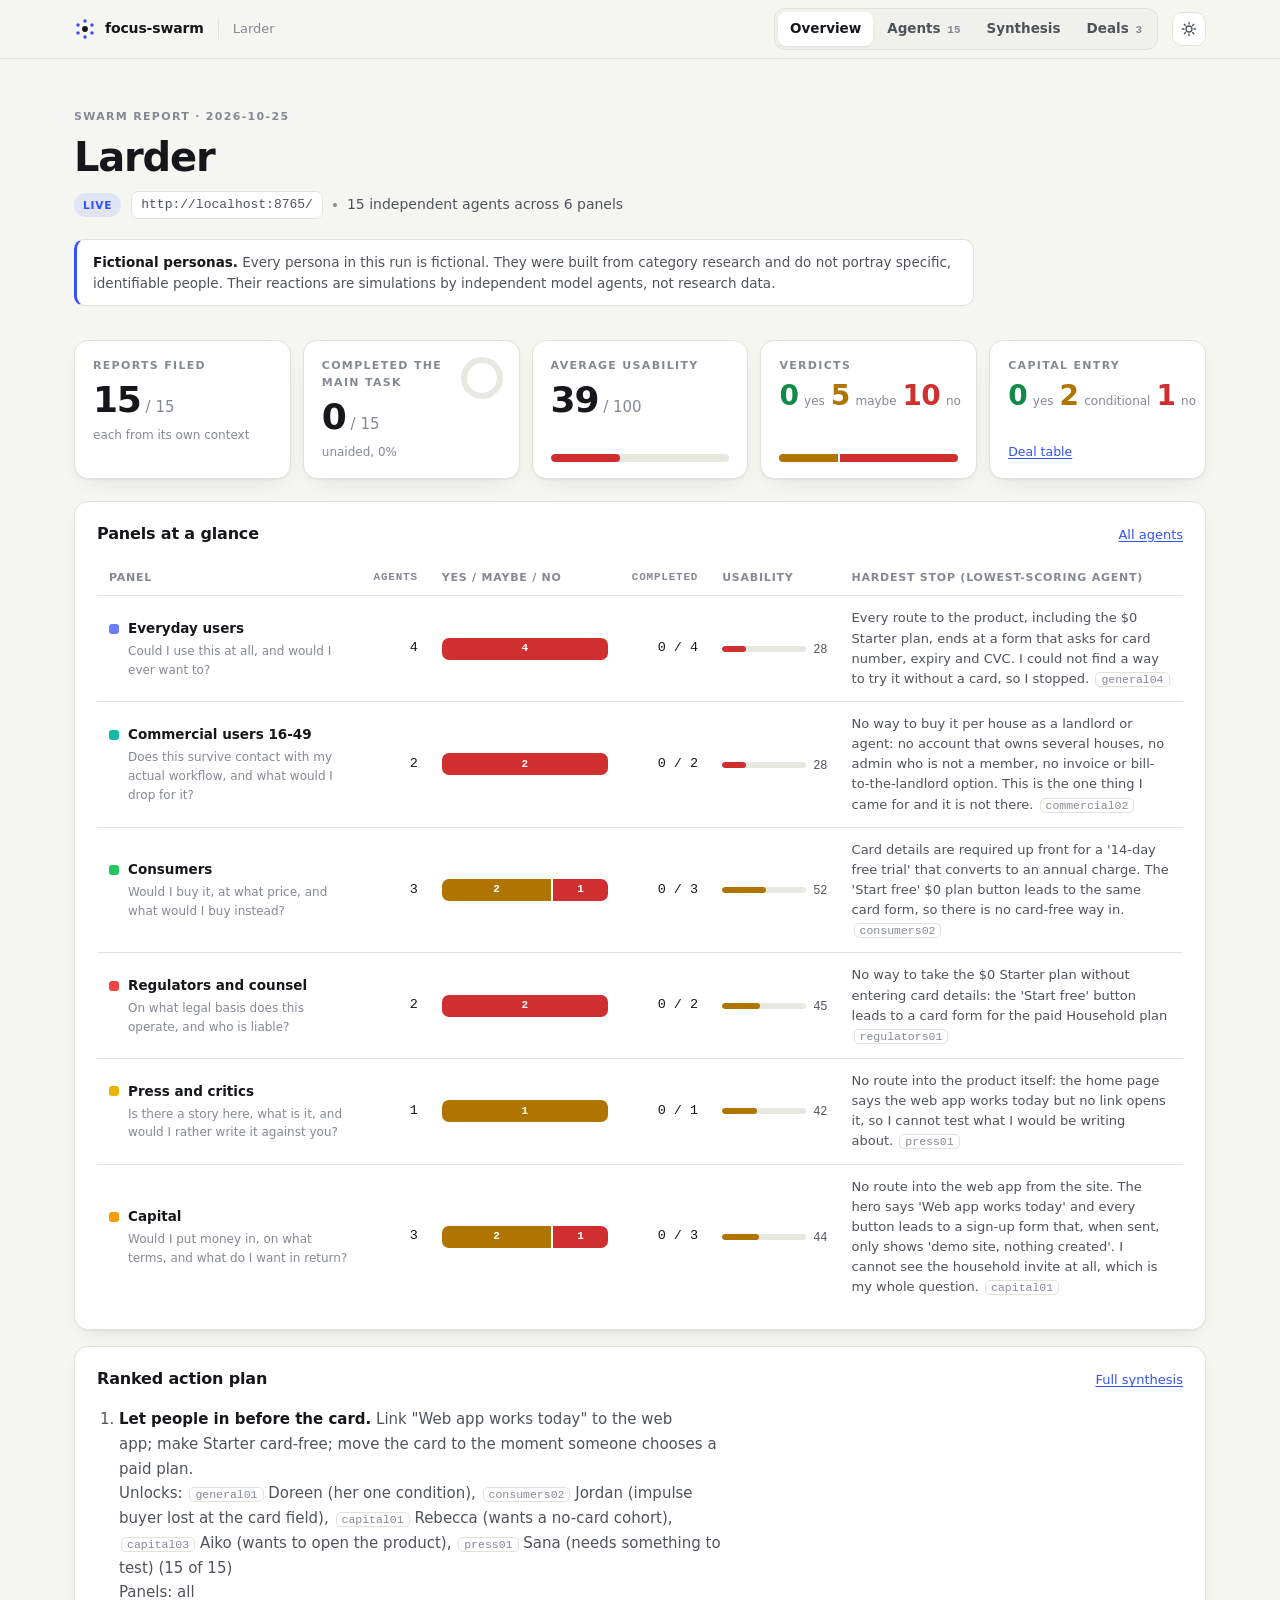
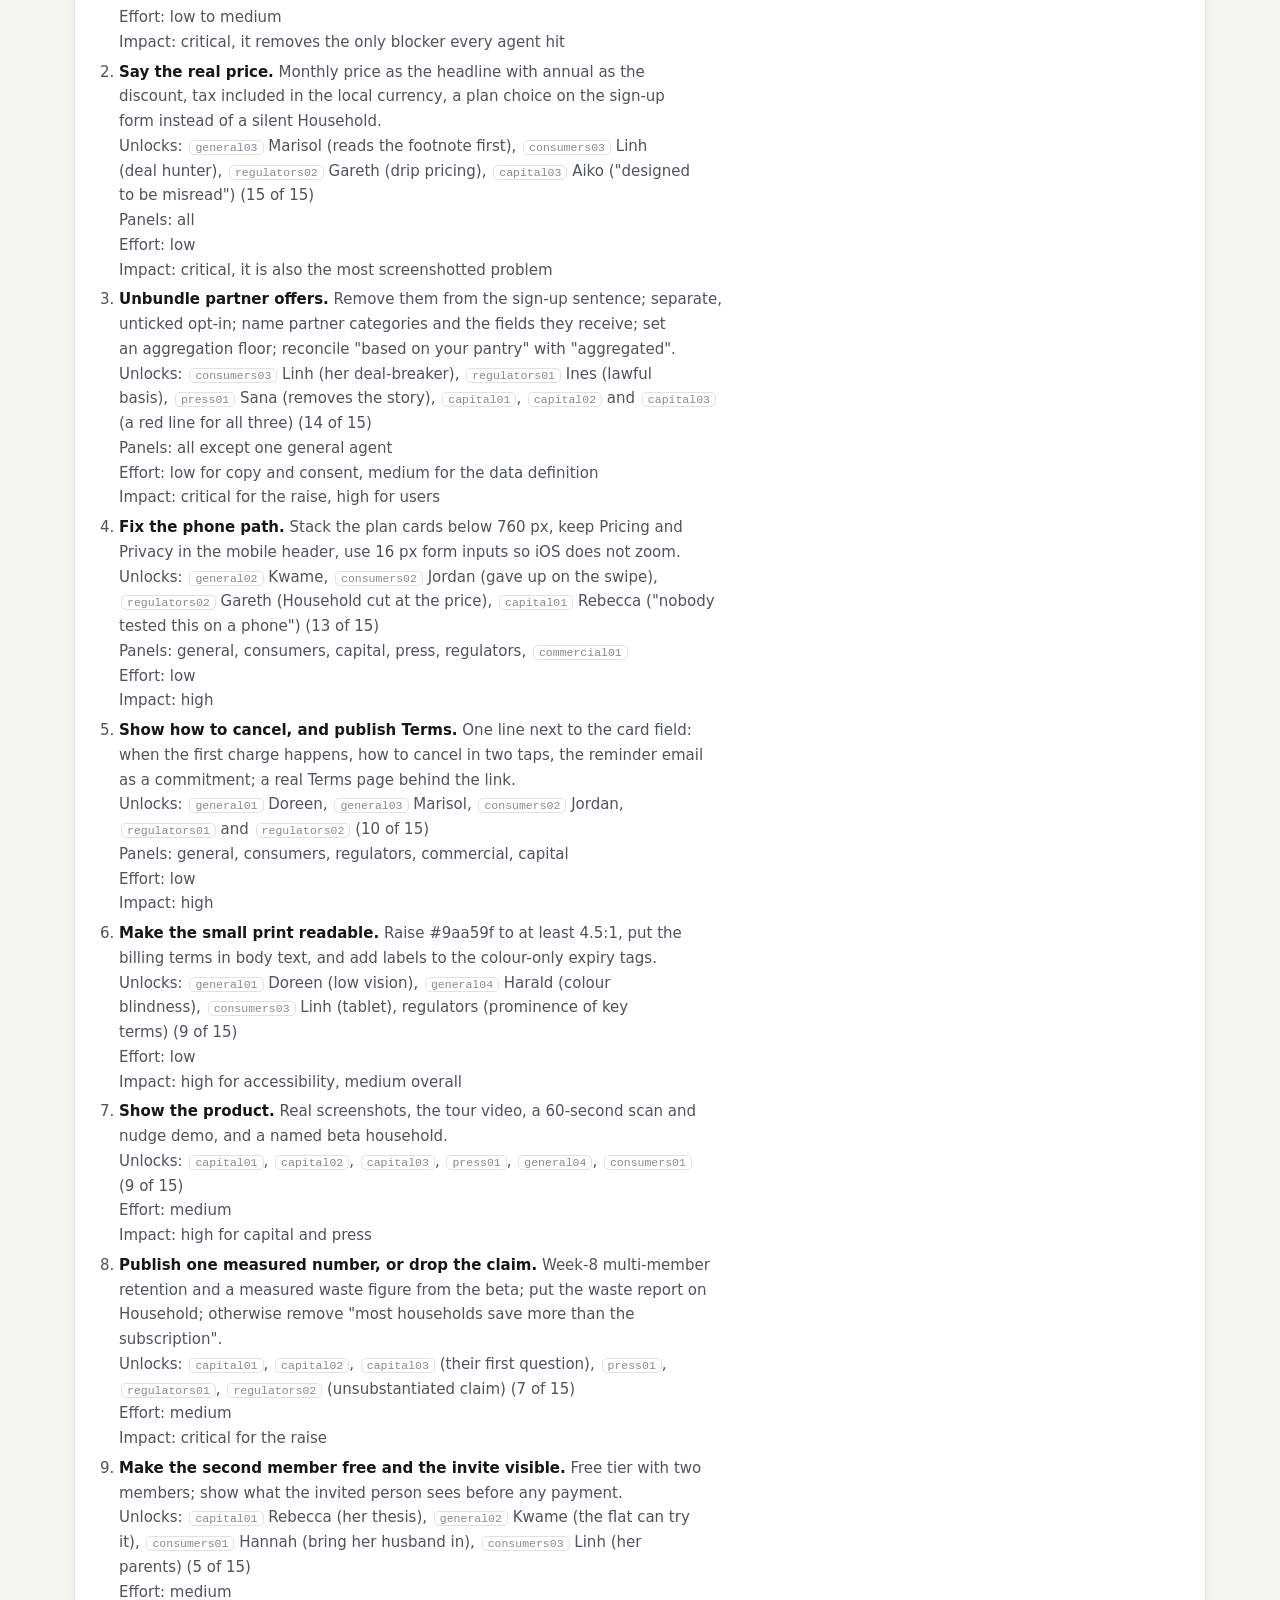
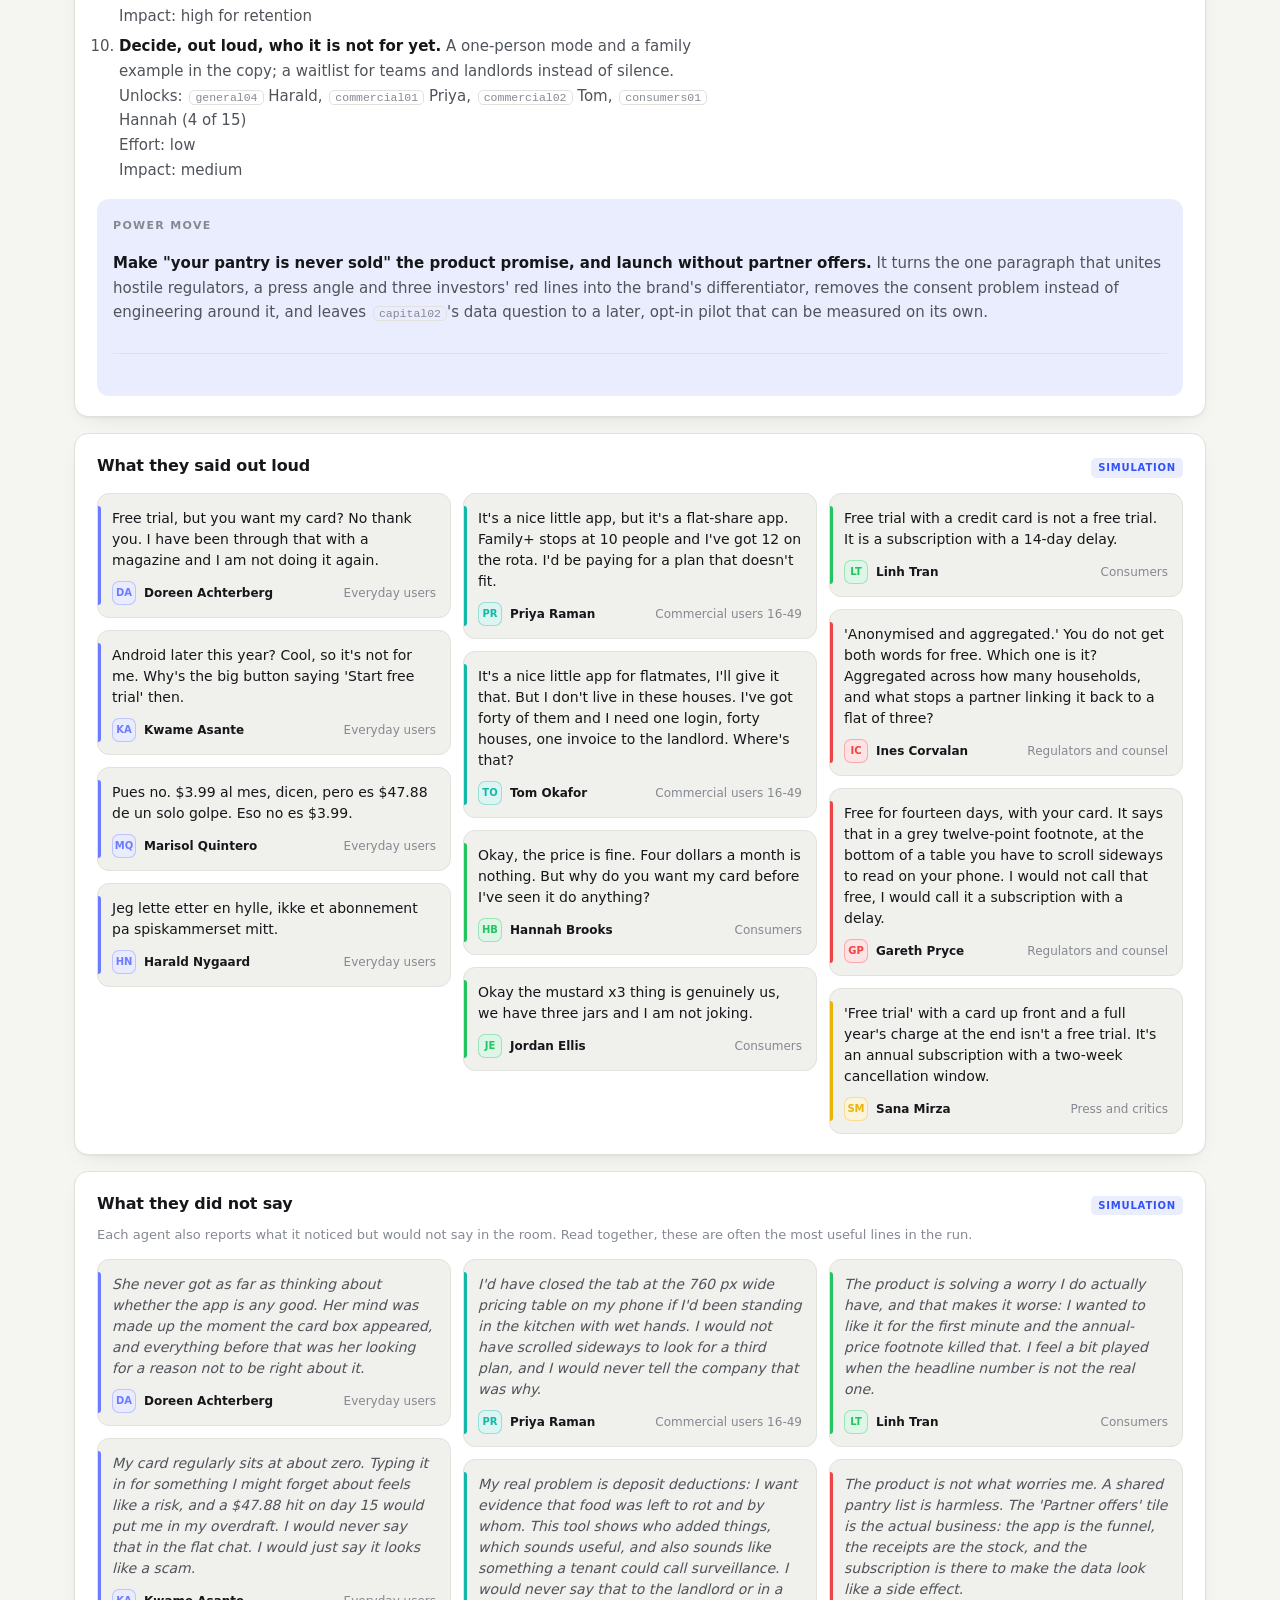
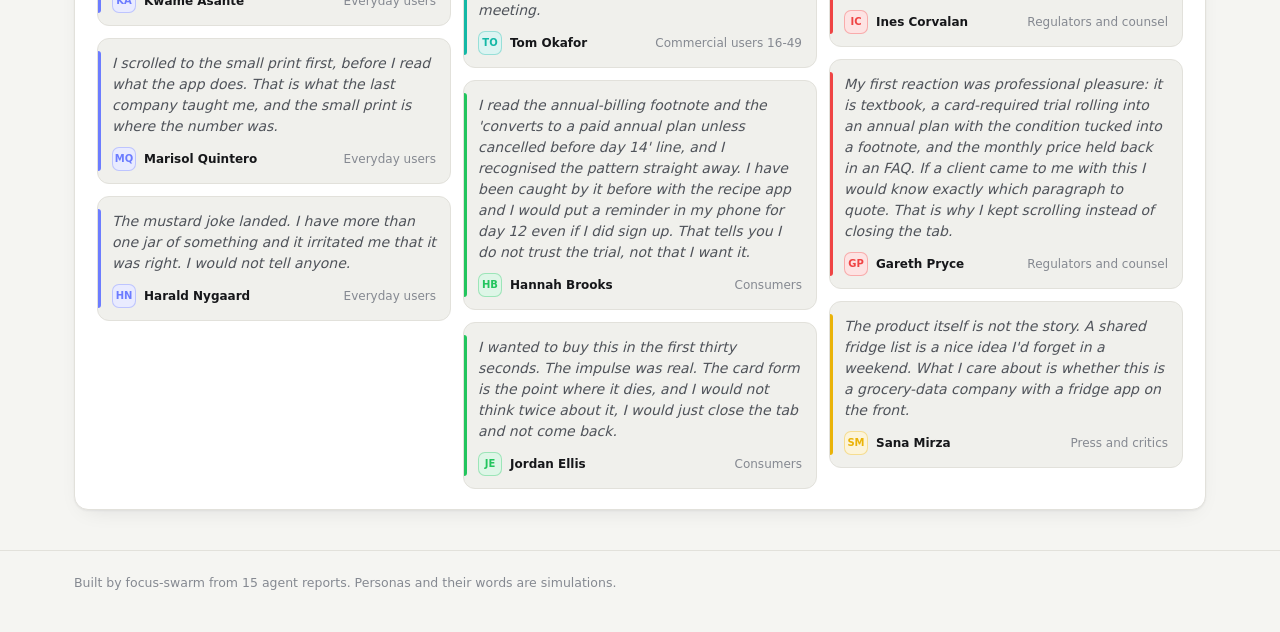
==== commit 2d777f82: "Show the demo address as localhost instead of a loopback IP The recorded demo run, the demo-site ins" ====
--- a/examples/demo-run/index.html
+++ b/examples/demo-run/index.html
@@ -281,7 +281,7 @@
 <section class="hero">
   <p class="eyebrow">Swarm report &middot; 2026-10-25</p>
   <h1>Larder</h1>
-  <p class="sub"><span class="ttype">live</span><code>http://127.0.0.1:8765/</code><span class="dot"></span>15 independent agents across 6 panels</p>
+  <p class="sub"><span class="ttype">live</span><code>http://localhost:8765/</code><span class="dot"></span>15 independent agents across 6 panels</p>
   <div class="banner" role="note"><b>Fictional personas.</b> Every persona in this run is fictional. They were built from category research and do not portray specific, identifiable people. Their reactions are simulations by independent model agents, not research data.</div>
 </section>
 
